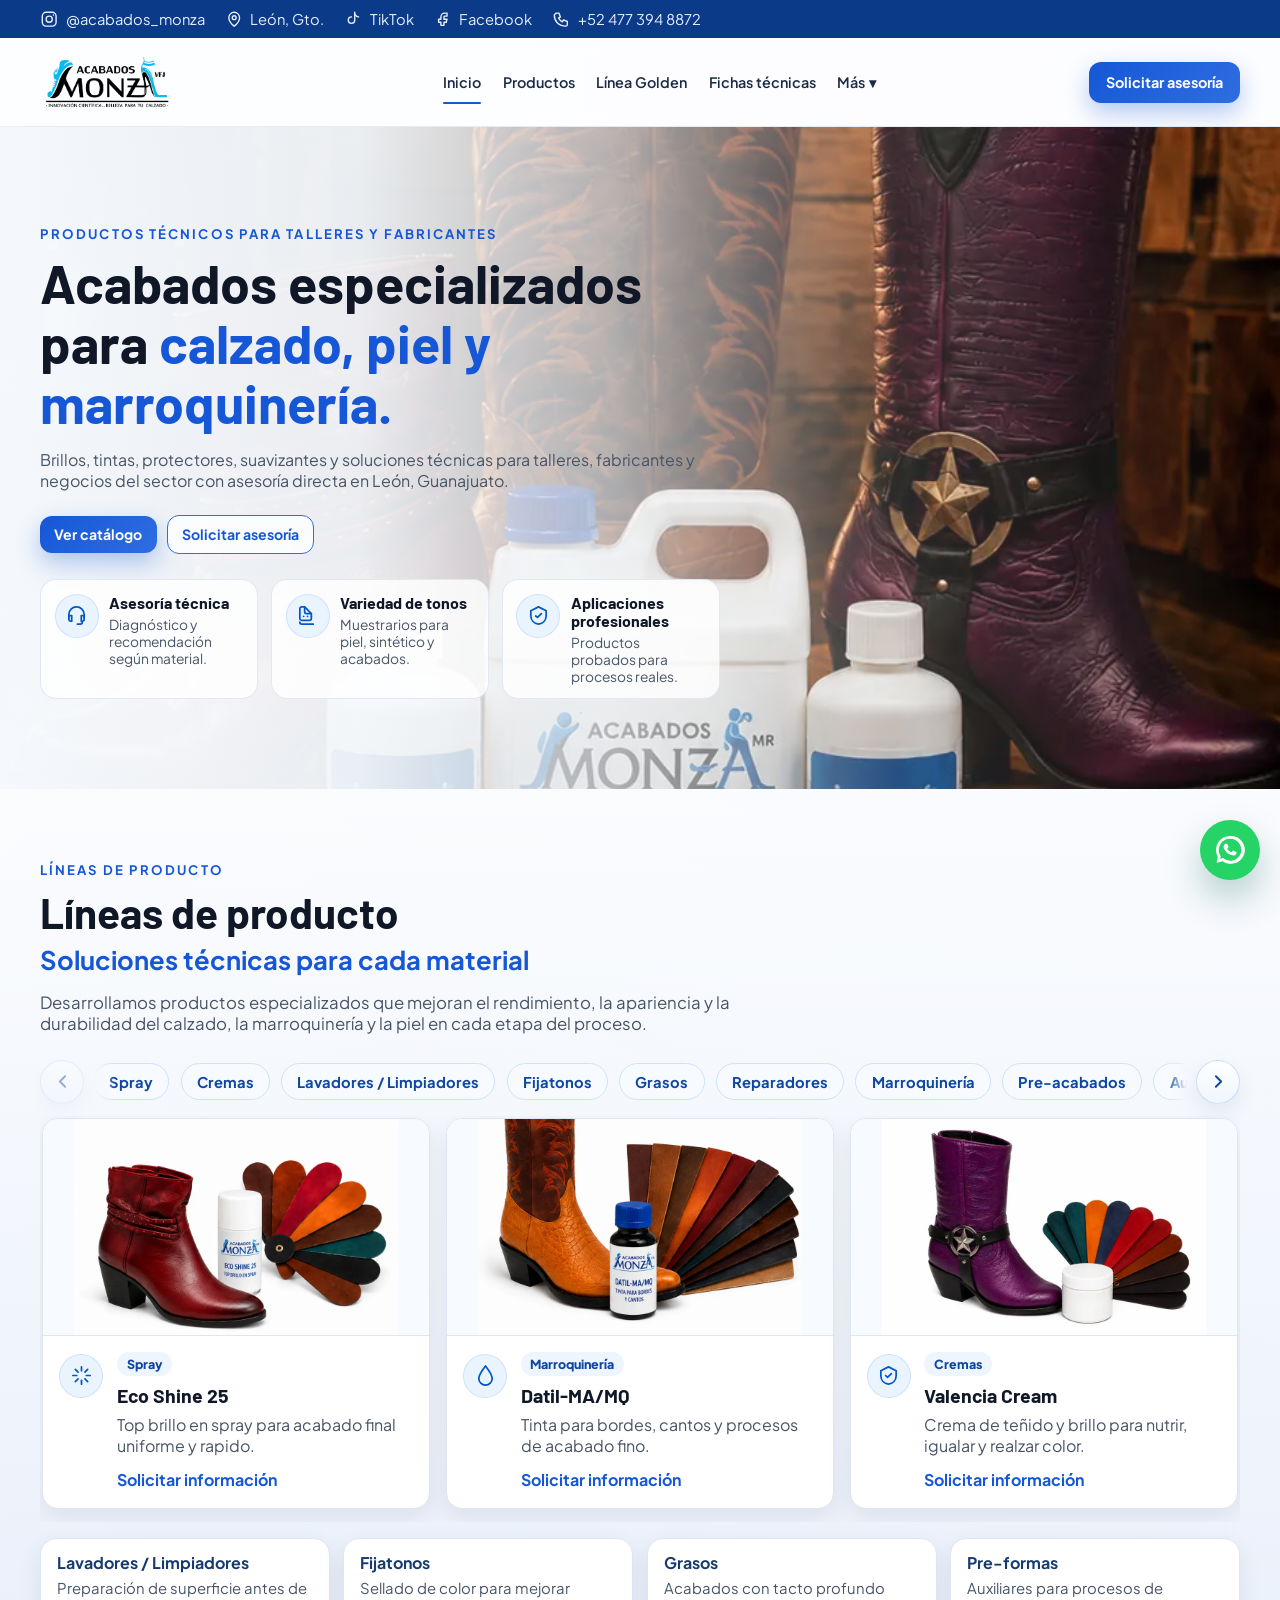
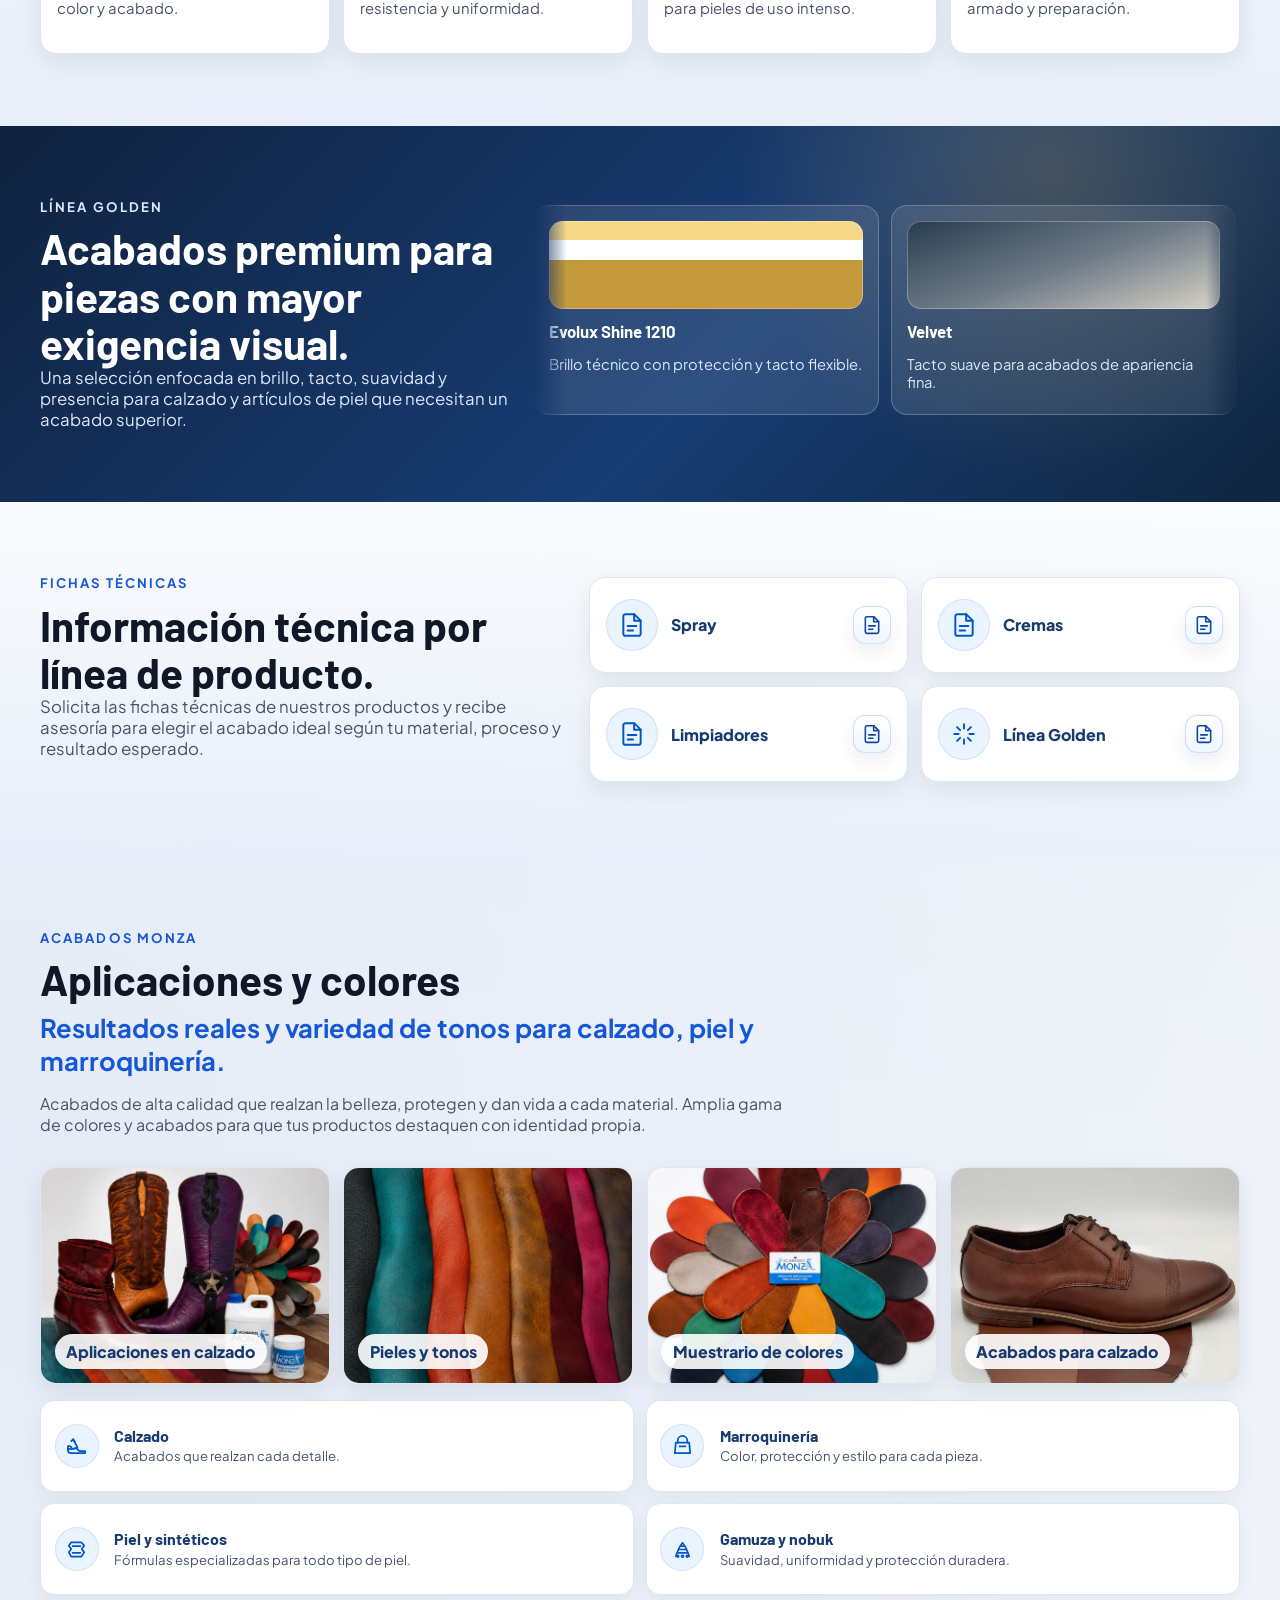
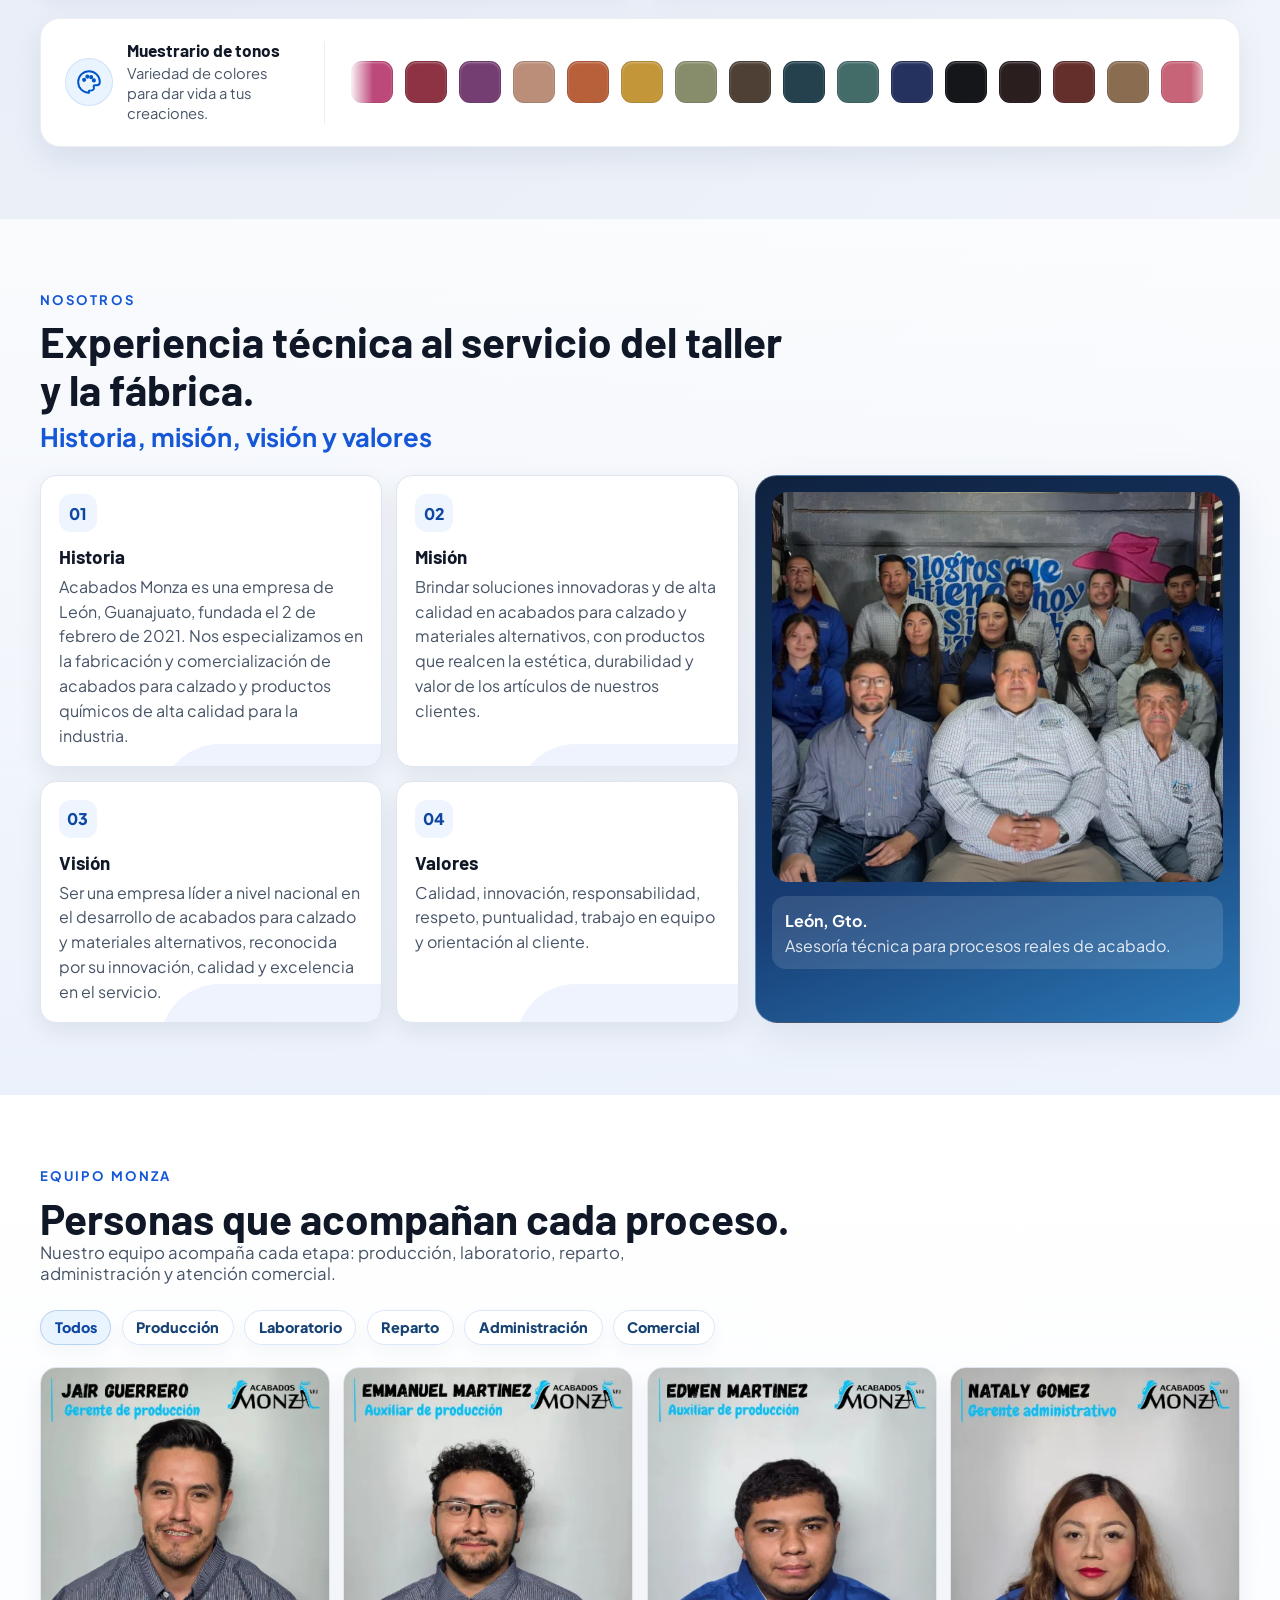
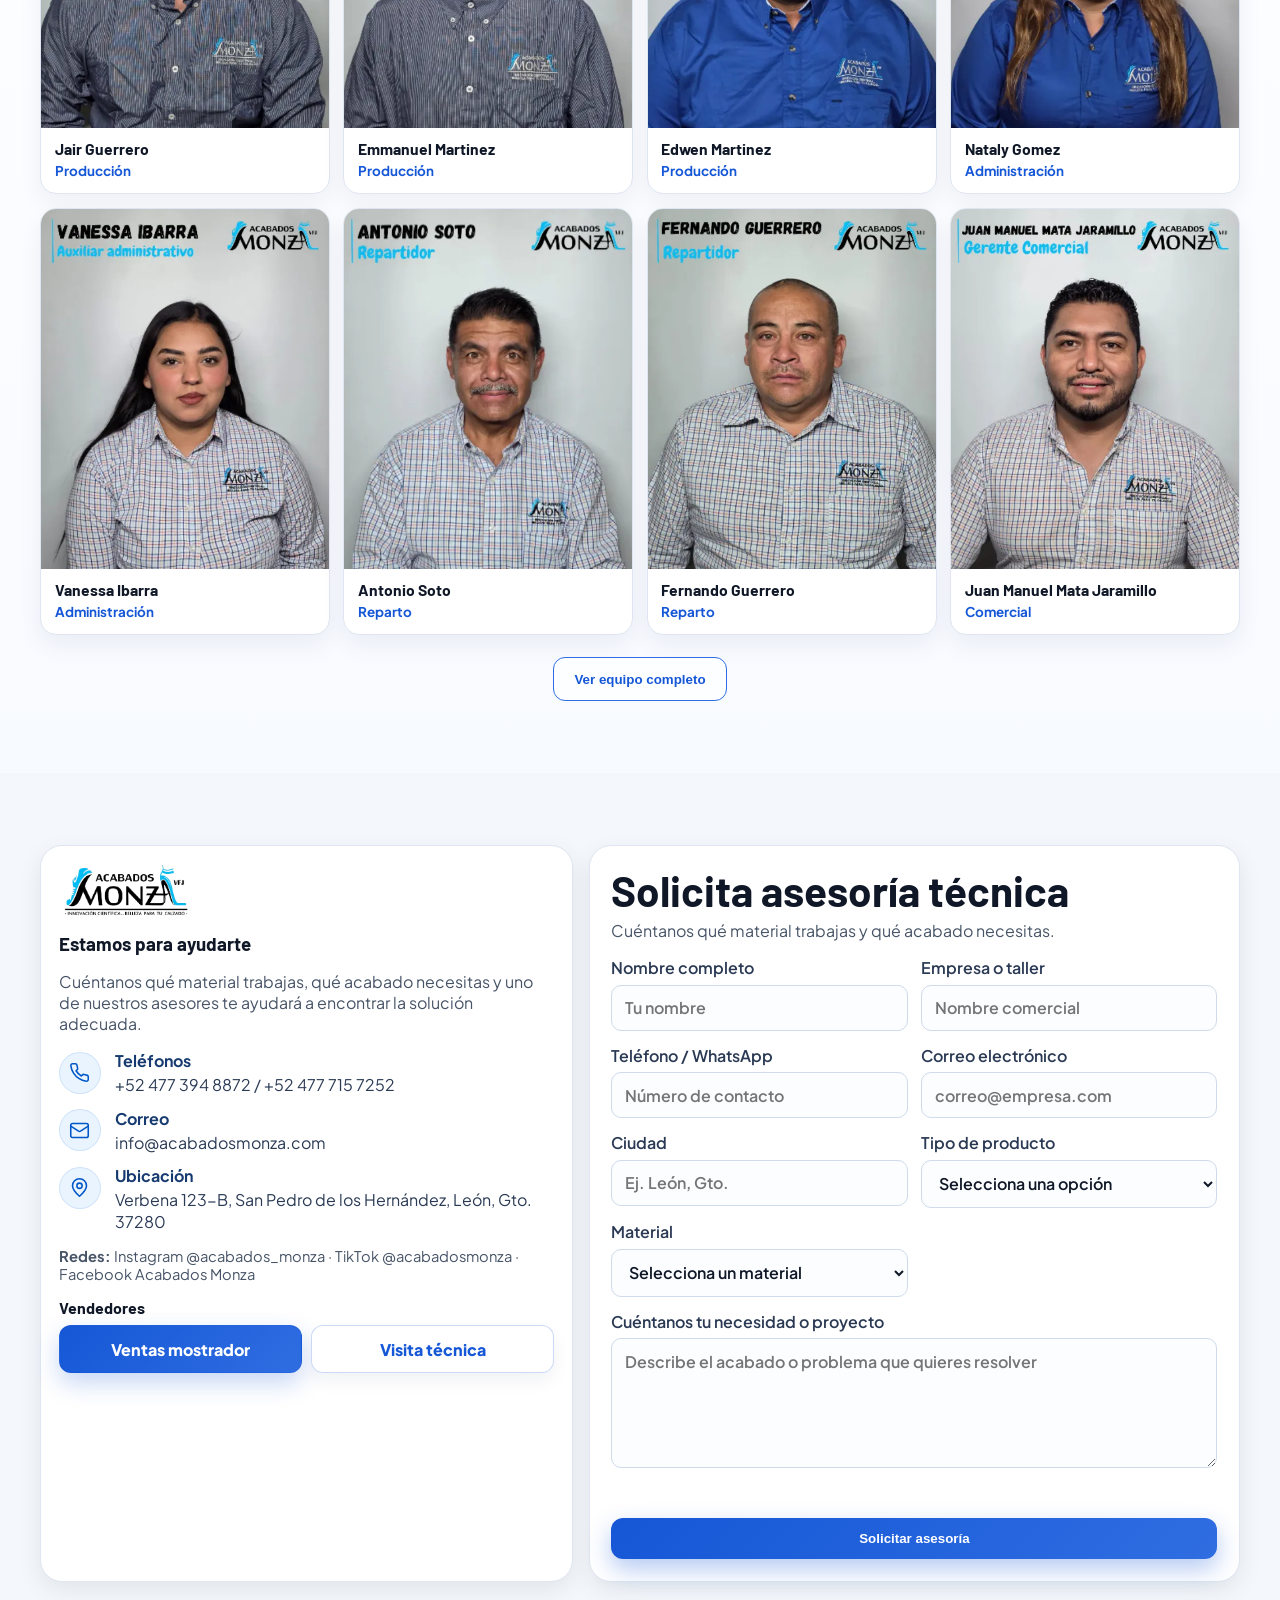
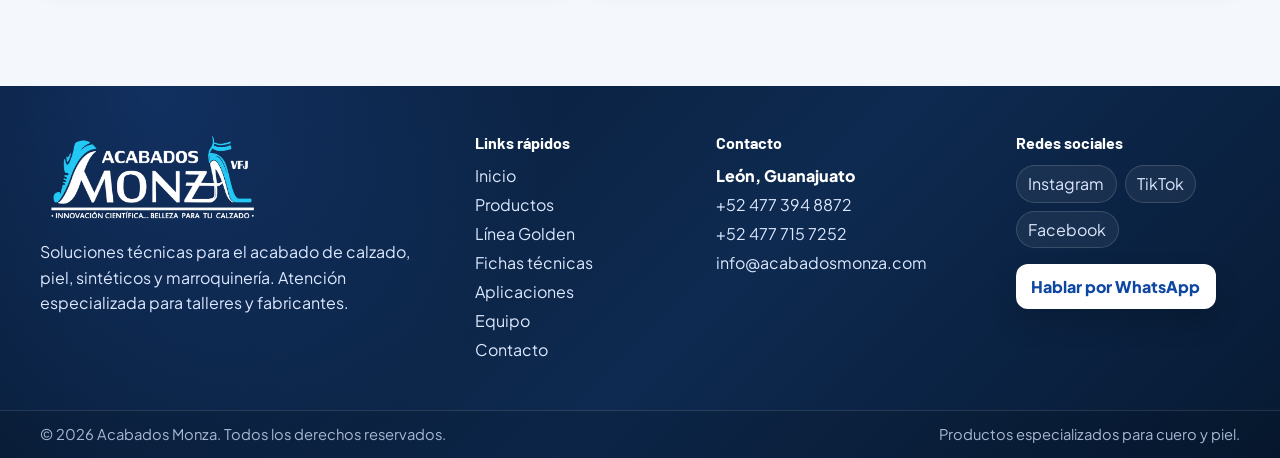
==== index.html @ 371efdde "Conectar formulario de contacto por correo" ====
<!doctype html>
<html lang="es-MX">
  <head>
    <meta charset="UTF-8" />
    <meta name="viewport" content="width=device-width, initial-scale=1.0" />
    <meta
      name="description"
      content="Acabados Monza: productos técnicos para calzado, piel, sintéticos y marroquinería. Asesoría técnica para talleres y fabricantes."
    />
    <title>Acabados Monza | Inicio</title>
    <link rel="preconnect" href="https://fonts.googleapis.com" />
    <link rel="preconnect" href="https://fonts.gstatic.com" crossorigin />
    <link
      href="https://fonts.googleapis.com/css2?family=Barlow:wght@400;500;600;700;800&family=Plus+Jakarta+Sans:wght@400;500;600;700;800&display=swap"
      rel="stylesheet"
    />
    <link rel="stylesheet" href="styles.css?v=20260707-15" />
  </head>
  <body>
    <!-- Top Bar -->
    <div class="topbar">
      <div class="container topbar__content">
        <a href="https://www.instagram.com/acabados_monza" target="_blank" rel="noreferrer" class="topbar__item">
          <span class="icon" aria-hidden="true">
            <svg viewBox="0 0 24 24" fill="none"><rect x="3" y="3" width="18" height="18" rx="5" stroke="currentColor" stroke-width="1.8"/><circle cx="12" cy="12" r="4" stroke="currentColor" stroke-width="1.8"/><circle cx="17.5" cy="6.5" r="1" fill="currentColor"/></svg>
          </span>
          <span>@acabados_monza</span>
        </a>
        <div class="topbar__item">
          <span class="icon" aria-hidden="true">
            <svg viewBox="0 0 24 24" fill="none"><path d="M12 21s7-5.5 7-11a7 7 0 1 0-14 0c0 5.5 7 11 7 11Z" stroke="currentColor" stroke-width="1.8"/><circle cx="12" cy="10" r="2.5" stroke="currentColor" stroke-width="1.8"/></svg>
          </span>
          <span>León, Gto.</span>
        </div>
        <a href="https://www.tiktok.com/@acabadosmonza" target="_blank" rel="noreferrer" class="topbar__item">
          <span class="icon" aria-hidden="true">
            <svg viewBox="0 0 24 24" fill="none"><path d="M14 3v10.2a4.2 4.2 0 1 1-4.2-4.2" stroke="currentColor" stroke-width="1.8" stroke-linecap="round"/><path d="M14 5.2c1.1 2.3 2.7 3.5 5 3.8" stroke="currentColor" stroke-width="1.8" stroke-linecap="round"/></svg>
          </span>
          <span>TikTok</span>
        </a>
        <a href="https://www.facebook.com/AcabadosMonza" target="_blank" rel="noreferrer" class="topbar__item">
          <span class="icon" aria-hidden="true">
            <svg viewBox="0 0 24 24" fill="none"><path d="M14 8h3V4h-3a5 5 0 0 0-5 5v3H6v4h3v4h4v-4h3l1-4h-4V9a1 1 0 0 1 1-1Z" stroke="currentColor" stroke-width="1.8" stroke-linejoin="round"/></svg>
          </span>
          <span>Facebook</span>
        </a>
        <a href="tel:+524773948872" class="topbar__item">
          <span class="icon" aria-hidden="true">
            <svg viewBox="0 0 24 24" fill="none"><path d="M5 4h4l2 5-2.5 1.5a16 16 0 0 0 5 5L15 13l5 2v4a2 2 0 0 1-2 2C9.16 21 3 14.84 3 7a2 2 0 0 1 2-2Z" stroke="currentColor" stroke-width="1.8" stroke-linejoin="round"/></svg>
          </span>
          <span>+52 477 394 8872</span>
        </a>
      </div>
    </div>

    <!-- Header / Navigation -->
    <header class="site-header" id="inicio">
      <div class="container header__content">
        <a href="#inicio" class="brand" data-scroll-top aria-label="Acabados Monza Inicio">
          <img src="assets/brand/logo_negro.webp" alt="Acabados Monza" class="brand__logo brand__logo--dark" />
        </a>

        <button class="menu-toggle" aria-label="Abrir menú" aria-expanded="false" aria-controls="main-menu">
          <span></span><span></span><span></span>
        </button>

        <nav class="nav" id="main-menu" aria-label="Navegación principal">
          <a class="nav-link active" href="#inicio" data-scroll-top>Inicio</a>
          <a class="nav-link" href="#productos">Productos</a>
          <a class="nav-link nav-link--nowrap" href="#linea-golden">Línea Golden</a>
          <a class="nav-link nav-link--nowrap" href="#fichas">Fichas técnicas</a>
          <div class="nav-more">
            <button class="nav-more-button" type="button" aria-haspopup="true" aria-expanded="false">
              Más <span aria-hidden="true">▾</span>
            </button>
            <div class="nav-dropdown" aria-label="Más secciones">
              <a href="#aplicaciones">Aplicaciones</a>
              <a href="#nosotros">Nosotros</a>
              <a href="#equipo">Equipo</a>
              <a href="#contacto">Contacto</a>
            </div>
          </div>
          <a class="nav-link nav-link--mobile-cta" href="#contacto">Solicitar asesoría</a>
        </nav>

        <a
          class="btn btn--primary btn--header"
          target="_blank"
          rel="noreferrer"
          href="https://wa.me/5214773948872?text=Hola%20Acabados%20Monza%2C%20quiero%20solicitar%20asesor%C3%ADa%20t%C3%A9cnica%20para%20mis%20productos."
        >
          Solicitar asesoría
        </a>
      </div>
    </header>

    <main>
      <!-- Hero -->
      <section class="hero section" id="catalogo">
        <div class="hero-bg" aria-hidden="true">
          <picture>
            <source media="(max-width: 720px)" srcset="assets/hero/home-banner-cel.webp" />
            <img src="assets/hero/home-banner3.webp" alt="" />
          </picture>
        </div>
        <div class="container hero__layout">
          <div class="hero__copy hero-content">
            <p class="eyebrow">Productos técnicos para talleres y fabricantes</p>
            <h1>Acabados especializados para <span class="text-blue">calzado, piel y marroquinería.</span></h1>
            <p>
              Brillos, tintas, protectores, suavizantes y soluciones técnicas para talleres,
              fabricantes y negocios del sector con asesoría directa en León, Guanajuato.
            </p>
            <div class="hero__actions">
              <a class="btn btn--primary" href="#productos">Ver catálogo</a>
              <a
                class="btn btn--ghost"
                target="_blank"
                rel="noreferrer"
                href="https://wa.me/5214773948872?text=Hola%20Acabados%20Monza%2C%20quiero%20informaci%C3%B3n%20de%20sus%20productos."
              >
                Solicitar asesoría
              </a>
            </div>

            <div class="hero__mini-benefits">
              <article class="mini-benefit">
                <span class="icon-badge" aria-hidden="true">
                  <svg viewBox="0 0 24 24" fill="none"><path d="M4 14v-3a8 8 0 0 1 16 0v3"/><path d="M18 19c0 1.1-.9 2-2 2h-3"/><path d="M4 14a2 2 0 0 1 2-2h1v6H6a2 2 0 0 1-2-2v-2Z"/><path d="M20 14a2 2 0 0 0-2-2h-1v6h1a2 2 0 0 0 2-2v-2Z"/></svg>
                </span>
                <div>
                  <h3>Asesoría técnica</h3>
                  <p>Diagnóstico y recomendación según material.</p>
                </div>
              </article>
              <article class="mini-benefit">
                <span class="icon-badge" aria-hidden="true">
                  <svg viewBox="0 0 24 24" fill="none"><path d="M4 19a2 2 0 0 0 2 2h12"/><path d="M6 17a2 2 0 0 1-2-2V5a2 2 0 0 1 2-2h3l7 7v5a2 2 0 0 1-2 2H6Z"/><path d="M9 3v5a2 2 0 0 0 2 2h5"/><path d="M8 13h.01"/><path d="M12 13h.01"/><path d="M16 13h.01"/></svg>
                </span>
                <div>
                  <h3>Variedad de tonos</h3>
                  <p>Muestrarios para piel, sintético y acabados.</p>
                </div>
              </article>
              <article class="mini-benefit">
                <span class="icon-badge" aria-hidden="true">
                  <svg viewBox="0 0 24 24" fill="none"><path d="M9 12.5 11 14l4-4"/><path d="M12 3 4 7v5c0 5 3.4 8.4 8 9 4.6-.6 8-4 8-9V7l-8-4Z"/></svg>
                </span>
                <div>
                  <h3>Aplicaciones profesionales</h3>
                  <p>Productos probados para procesos reales.</p>
                </div>
              </article>
            </div>
          </div>
        </div>
      </section>

      <!-- Product Lines -->
      <section class="section section--soft" id="productos">
        <div class="container">
          <header class="section__head">
            <p class="eyebrow">Líneas de producto</p>
            <h2>Líneas de producto</h2>
            <p class="subtitle">Soluciones técnicas para cada material</p>
            <p class="section__text">
              Desarrollamos productos especializados que mejoran el rendimiento, la apariencia y la
              durabilidad del calzado, la marroquinería y la piel en cada etapa del proceso.
            </p>
          </header>

          <div class="product-slider" data-product-slider>
            <div class="product-slider__controls" aria-label="Navegar productos">
              <button class="product-slider__button" type="button" data-slider-prev aria-label="Producto anterior">
                <svg viewBox="0 0 24 24" fill="none" aria-hidden="true"><path d="m15 18-6-6 6-6"/></svg>
              </button>
              <div class="line-tags" aria-label="Categorías del catálogo">
                <span>Spray</span>
                <span>Cremas</span>
                <span>Lavadores / Limpiadores</span>
                <span>Fijatonos</span>
                <span>Grasos</span>
                <span>Reparadores</span>
                <span>Marroquinería</span>
                <span>Pre-acabados</span>
                <span>Auxiliares</span>
                <span>Pre-formas</span>
              </div>
              <button class="product-slider__button" type="button" data-slider-next aria-label="Producto siguiente">
                <svg viewBox="0 0 24 24" fill="none" aria-hidden="true"><path d="m9 6 6 6-6 6"/></svg>
              </button>
            </div>

            <div class="product-grid product-slider__track">
              <article class="product-card">
              <div class="product-card__media"><img src="assets/products/2.webp" alt="Eco Shine 25" loading="lazy" /></div>
              <div class="product-card__body">
                <span class="icon-badge" aria-hidden="true"><svg viewBox="0 0 24 24" fill="none"><path d="M12 3v4"/><path d="M12 17v4"/><path d="M5.6 5.6 8.4 8.4"/><path d="m15.6 15.6 2.8 2.8"/><path d="M3 12h4"/><path d="M17 12h4"/><path d="m5.6 18.4 2.8-2.8"/><path d="m15.6 8.4 2.8-2.8"/></svg></span>
                <div>
                  <span class="product-card__category">Spray</span>
                  <h3>Eco Shine 25</h3>
                  <p>Top brillo en spray para acabado final uniforme y rapido.</p>
                  <a href="#contacto">Solicitar información</a>
                </div>
              </div>
              </article>

              <article class="product-card">
              <div class="product-card__media"><img src="assets/products/3.webp" alt="Datil-MA/MQ" loading="lazy" /></div>
              <div class="product-card__body">
                <span class="icon-badge" aria-hidden="true"><svg viewBox="0 0 24 24" fill="none"><path d="M12 22a7 7 0 0 0 7-7c0-4-7-13-7-13S5 11 5 15a7 7 0 0 0 7 7Z"/></svg></span>
                <div>
                  <span class="product-card__category">Marroquinería</span>
                  <h3>Datil-MA/MQ</h3>
                  <p>Tinta para bordes, cantos y procesos de acabado fino.</p>
                  <a href="#contacto">Solicitar información</a>
                </div>
              </div>
              </article>

              <article class="product-card">
              <div class="product-card__media"><img src="assets/products/1.webp" alt="Valencia Cream" loading="lazy" /></div>
              <div class="product-card__body">
                <span class="icon-badge" aria-hidden="true"><svg viewBox="0 0 24 24" fill="none"><path d="M12 3 4 7v5c0 5 3.4 8.4 8 9 4.6-.6 8-4 8-9V7l-8-4Z"/><path d="m9 12 2 2 4-4"/></svg></span>
                <div>
                  <span class="product-card__category">Cremas</span>
                  <h3>Valencia Cream</h3>
                  <p>Crema de teñido y brillo para nutrir, igualar y realzar color.</p>
                  <a href="#contacto">Solicitar información</a>
                </div>
              </div>
              </article>

              <article class="product-card">
              <div class="product-card__media"><img src="assets/products/4.webp" alt="Humecta 800" loading="lazy" /></div>
              <div class="product-card__body">
                <span class="icon-badge" aria-hidden="true"><svg viewBox="0 0 24 24" fill="none"><path d="M4 14c2-2 4-2 6 0s4 2 6 0 4-2 6 0"/><path d="M4 19c2-2 4-2 6 0s4 2 6 0 4-2 6 0"/></svg></span>
                <div>
                  <span class="product-card__category">Pre-acabados</span>
                  <h3>Humecta 800</h3>
                  <p>Suavizador para piel y sintético antes del acabado final.</p>
                  <a href="#contacto">Solicitar información</a>
                </div>
              </div>
              </article>

              <article class="product-card">
              <div class="product-card__media"><img src="assets/products/5.webp" alt="Defender" loading="lazy" /></div>
              <div class="product-card__body">
                <span class="icon-badge" aria-hidden="true"><svg viewBox="0 0 24 24" fill="none"><path d="M12 3 4 7v5c0 5 3.4 8.4 8 9 4.6-.6 8-4 8-9V7l-8-4Z"/></svg></span>
                <div>
                  <span class="product-card__category">Protectores</span>
                  <h3>Defender</h3>
                  <p>Repelente para nobuk, gamuza y sintéticos expuestos a uso diario.</p>
                  <a href="#contacto">Solicitar información</a>
                </div>
              </div>
              </article>

              <article class="product-card">
              <div class="product-card__media"><img src="assets/products/6.webp" alt="Tinta Cantos" loading="lazy" /></div>
              <div class="product-card__body">
                <span class="icon-badge" aria-hidden="true"><svg viewBox="0 0 24 24" fill="none"><path d="m14.7 6.3 3 3"/><path d="M3 21h6l11-11a2.1 2.1 0 0 0-3-3L6 18v3Z"/></svg></span>
                <div>
                  <span class="product-card__category">Reparadores</span>
                  <h3>Tinta Cantos</h3>
                  <p>Producto para cantos, tacones y retoques de alto desgaste.</p>
                  <a href="#contacto">Solicitar información</a>
                </div>
              </div>
              </article>
            </div>
          </div>

          <div class="catalog-map" aria-label="Catalogo por categorias">
            <article class="feature-item"><div><strong>Lavadores / Limpiadores</strong><span>Preparación de superficie antes de color y acabado.</span></div></article>
            <article class="feature-item"><div><strong>Fijatonos</strong><span>Sellado de color para mejorar resistencia y uniformidad.</span></div></article>
            <article class="feature-item"><div><strong>Grasos</strong><span>Acabados con tacto profundo para pieles de uso intenso.</span></div></article>
            <article class="feature-item"><div><strong>Pre-formas</strong><span>Auxiliares para procesos de armado y preparación.</span></div></article>
          </div>
        </div>
      </section>

      <!-- Golden Line -->
      <section class="section golden-section" id="linea-golden">
        <div class="container golden-layout">
          <div>
            <p class="eyebrow">Línea Golden</p>
            <h2>Acabados premium para piezas con mayor exigencia visual.</h2>
            <p class="section__text">
              Una selección enfocada en brillo, tacto, suavidad y presencia para calzado y artículos
              de piel que necesitan un acabado superior.
            </p>
          </div>
          <div class="golden-carousel" data-golden-slider aria-label="Productos Línea Golden">
            <div class="golden-grid">
              <article><span></span><h3>Barcelona Cream</h3><p>Crema fina, nutritiva y restauradora de tono.</p></article>
              <article><span></span><h3>Evolux Shine 1210</h3><p>Brillo técnico con protección y tacto flexible.</p></article>
              <article><span></span><h3>Velvet</h3><p>Tacto suave para acabados de apariencia fina.</p></article>
              <article><span></span><h3>Belle Lux 204</h3><p>Lustre elegante para piezas terminadas.</p></article>
              <article><span></span><h3>Graso Sport</h3><p>Acabado graso para piel de uso rudo.</p></article>
            </div>
          </div>
        </div>
      </section>

      <!-- Technical sheets -->
      <section class="section section--soft" id="fichas">
        <div class="container sheets-layout">
          <header class="section__head">
            <p class="eyebrow">Fichas técnicas</p>
            <h2>Información técnica por línea de producto.</h2>
            <p class="section__text">
              Solicita las fichas técnicas de nuestros productos y recibe asesoría para elegir el acabado ideal según tu material, proceso y resultado esperado.
            </p>
          </header>
          <div class="sheet-grid">
            <a target="_blank" rel="noreferrer" href="https://wa.me/5214773948872?text=Hola%20Acabados%20Monza%2C%20quiero%20fichas%20t%C3%A9cnicas%20de%20Spray."><span class="icon-badge" aria-hidden="true"><svg viewBox="0 0 24 24" fill="none"><path d="M14 2H6a2 2 0 0 0-2 2v16a2 2 0 0 0 2 2h12a2 2 0 0 0 2-2V8Z"/><path d="M14 2v6h6"/><path d="M8 13h8"/><path d="M8 17h5"/></svg></span><span>Spray</span><span class="sheet-action" aria-hidden="true"><svg viewBox="0 0 24 24" fill="none"><path d="M14 2H6a2 2 0 0 0-2 2v16a2 2 0 0 0 2 2h12a2 2 0 0 0 2-2V8Z"/><path d="M14 2v6h6"/><path d="M8 13h8"/><path d="M8 17h5"/></svg></span></a>
            <a target="_blank" rel="noreferrer" href="https://wa.me/5214773948872?text=Hola%20Acabados%20Monza%2C%20quiero%20fichas%20t%C3%A9cnicas%20de%20Cremas."><span class="icon-badge" aria-hidden="true"><svg viewBox="0 0 24 24" fill="none"><path d="M14 2H6a2 2 0 0 0-2 2v16a2 2 0 0 0 2 2h12a2 2 0 0 0 2-2V8Z"/><path d="M14 2v6h6"/><path d="M8 13h8"/><path d="M8 17h5"/></svg></span><span>Cremas</span><span class="sheet-action" aria-hidden="true"><svg viewBox="0 0 24 24" fill="none"><path d="M14 2H6a2 2 0 0 0-2 2v16a2 2 0 0 0 2 2h12a2 2 0 0 0 2-2V8Z"/><path d="M14 2v6h6"/><path d="M8 13h8"/><path d="M8 17h5"/></svg></span></a>
            <a target="_blank" rel="noreferrer" href="https://wa.me/5214773948872?text=Hola%20Acabados%20Monza%2C%20quiero%20fichas%20t%C3%A9cnicas%20de%20Limpiadores."><span class="icon-badge" aria-hidden="true"><svg viewBox="0 0 24 24" fill="none"><path d="M14 2H6a2 2 0 0 0-2 2v16a2 2 0 0 0 2 2h12a2 2 0 0 0 2-2V8Z"/><path d="M14 2v6h6"/><path d="M8 13h8"/><path d="M8 17h5"/></svg></span><span>Limpiadores</span><span class="sheet-action" aria-hidden="true"><svg viewBox="0 0 24 24" fill="none"><path d="M14 2H6a2 2 0 0 0-2 2v16a2 2 0 0 0 2 2h12a2 2 0 0 0 2-2V8Z"/><path d="M14 2v6h6"/><path d="M8 13h8"/><path d="M8 17h5"/></svg></span></a>
            <a target="_blank" rel="noreferrer" href="https://wa.me/5214773948872?text=Hola%20Acabados%20Monza%2C%20quiero%20fichas%20t%C3%A9cnicas%20de%20Linea%20Golden."><span class="icon-badge" aria-hidden="true"><svg viewBox="0 0 24 24" fill="none"><path d="M12 3v4"/><path d="M12 17v4"/><path d="M5.6 5.6 8.4 8.4"/><path d="m15.6 15.6 2.8 2.8"/><path d="M3 12h4"/><path d="M17 12h4"/><path d="m5.6 18.4 2.8-2.8"/><path d="m15.6 8.4 2.8-2.8"/></svg></span><span>Línea Golden</span><span class="sheet-action" aria-hidden="true"><svg viewBox="0 0 24 24" fill="none"><path d="M14 2H6a2 2 0 0 0-2 2v16a2 2 0 0 0 2 2h12a2 2 0 0 0 2-2V8Z"/><path d="M14 2v6h6"/><path d="M8 13h8"/><path d="M8 17h5"/></svg></span></a>
          </div>
        </div>
      </section>

      <!-- Applications and Colors -->
      <section class="section" id="aplicaciones">
        <div class="container applications">
          <div class="applications__copy">
            <p class="eyebrow">Acabados Monza</p>
            <h2>Aplicaciones y colores</h2>
            <p class="subtitle">Resultados reales y variedad de tonos para calzado, piel y marroquinería.</p>
            <p>
              Acabados de alta calidad que realzan la belleza, protegen y dan vida a cada material.
              Amplia gama de colores y acabados para que tus productos destaquen con identidad propia.
            </p>
          </div>

          <div class="applications__gallery">
            <figure class="gallery-item"><img src="assets/applications/1.webp" alt="Botas, muestrario de pieles y productos Acabados Monza" loading="lazy" /><figcaption>Aplicaciones en calzado</figcaption></figure>
            <figure class="gallery-item"><img src="assets/applications/2.webp" alt="Muestrario de pieles en distintos tonos" loading="lazy" /><figcaption>Pieles y tonos</figcaption></figure>
            <figure class="gallery-item"><img src="assets/applications/3.webp" alt="Muestrario circular de colores Acabados Monza" loading="lazy" /><figcaption>Muestrario de colores</figcaption></figure>
            <figure class="gallery-item"><img src="assets/applications/zapato.webp" alt="Zapato café sobre muestras de piel" loading="lazy" /><figcaption>Acabados para calzado</figcaption></figure>
          </div>

          <div class="application-pills">
            <article class="application-pill">
              <span class="icon-badge" aria-hidden="true"><svg viewBox="0 0 24 24" fill="none"><path d="M4 15.5c2.8.4 5.4.1 7.8-1l1.7 2.1c.7.8 1.7 1.3 2.8 1.3H21v2H6.2A3.2 3.2 0 0 1 3 16.7v-3.2c0-.8.8-1.3 1.5-.9l2.3 1.3"/><path d="M8.5 5.5 13 14"/><path d="m6.5 7.5 2-2 2 3"/></svg></span>
              <div><h3>Calzado</h3><p>Acabados que realzan cada detalle.</p></div>
            </article>
            <article class="application-pill">
              <span class="icon-badge" aria-hidden="true"><svg viewBox="0 0 24 24" fill="none"><path d="M7 9V7a5 5 0 0 1 10 0v2"/><path d="M5 9h14l1 11H4L5 9Z"/><path d="M9 13h6"/></svg></span>
              <div><h3>Marroquinería</h3><p>Color, protección y estilo para cada pieza.</p></div>
            </article>
            <article class="application-pill">
              <span class="icon-badge" aria-hidden="true"><svg viewBox="0 0 24 24" fill="none"><path d="M6.5 4.5 4 8l2.5 3.5L4 15l2.5 4.5H17l3-4.5-2.5-3.5L20 8l-3-3.5H6.5Z"/><path d="M8 8.5h8"/><path d="M8 15.5h8"/></svg></span>
              <div><h3>Piel y sintéticos</h3><p>Fórmulas especializadas para todo tipo de piel.</p></div>
            </article>
            <article class="application-pill">
              <span class="icon-badge" aria-hidden="true"><svg viewBox="0 0 24 24" fill="none"><path d="M5 19c2-5 3.2-9.5 7-14 3.8 4.5 5 9 7 14"/><path d="M7.5 15.5h9"/><path d="M9 12h6"/><path d="M10.5 8.5h3"/><circle cx="7" cy="19" r="1"/><circle cx="12" cy="19" r="1"/><circle cx="17" cy="19" r="1"/></svg></span>
              <div><h3>Gamuza y nobuk</h3><p>Suavidad, uniformidad y protección duradera.</p></div>
            </article>
          </div>

          <div class="tone-card" aria-label="Muestrario de tonos">
            <div class="tone-info">
              <span class="icon-badge" aria-hidden="true"><svg viewBox="0 0 24 24" fill="none"><path d="M12 22a10 10 0 1 1 10-10c0 1.7-1.3 3-3 3h-1.7c-.8 0-1.3.7-1 1.4l.2.6c.4 1.2-.5 2.5-1.8 2.7-.9.2-1.8.3-2.7.3Z"/><circle cx="7.5" cy="10" r="1"/><circle cx="10.5" cy="7" r="1"/><circle cx="14" cy="7.5" r="1"/><circle cx="16.5" cy="10.5" r="1"/></svg></span>
              <div>
                <h3>Muestrario de tonos</h3>
                <p>Variedad de colores para dar vida a tus creaciones.</p>
              </div>
            </div>
            <div class="tone-scroll" aria-label="Tonos disponibles">
              <div class="tone-row"></div>
            </div>
          </div>
        </div>
      </section>

      <!-- About -->
      <section class="section section--soft" id="nosotros">
        <div class="container about-layout">
          <header class="section__head">
            <p class="eyebrow">Nosotros</p>
            <h2>Experiencia técnica al servicio del taller y la fábrica.</h2>
            <p class="subtitle">Historia, misión, visión y valores</p>
          </header>

          <div class="about-content">
            <div class="about-grid">
              <article>
                <span>01</span>
                <h3>Historia</h3>
                <p>Acabados Monza es una empresa de León, Guanajuato, fundada el 2 de febrero de 2021. Nos especializamos en la fabricación y comercialización de acabados para calzado y productos químicos de alta calidad para la industria.</p>
              </article>
              <article>
                <span>02</span>
                <h3>Misión</h3>
                <p>Brindar soluciones innovadoras y de alta calidad en acabados para calzado y materiales alternativos, con productos que realcen la estética, durabilidad y valor de los artículos de nuestros clientes.</p>
              </article>
              <article>
                <span>03</span>
                <h3>Visión</h3>
                <p>Ser una empresa líder a nivel nacional en el desarrollo de acabados para calzado y materiales alternativos, reconocida por su innovación, calidad y excelencia en el servicio.</p>
              </article>
              <article>
                <span>04</span>
                <h3>Valores</h3>
                <p>Calidad, innovación, responsabilidad, respeto, puntualidad, trabajo en equipo y orientación al cliente.</p>
              </article>
            </div>

            <aside class="about-panel" aria-label="Equipo técnico y servicio industrial">
              <div class="about-panel__image" role="img" aria-label="Representación de equipo técnico, materiales y productos Monza"></div>
              <div class="about-panel__stats">
                <strong>León, Gto.</strong>
                <span>Asesoría técnica para procesos reales de acabado.</span>
              </div>
            </aside>
          </div>
        </div>
      </section>

      <!-- Team -->
      <section class="section team-section" id="equipo">
        <div class="container">
          <header class="section__head team-section__head">
            <p class="eyebrow">Equipo Monza</p>
            <h2>Personas que acompañan cada proceso.</h2>
            <p class="section__text">Nuestro equipo acompaña cada etapa: producción, laboratorio, reparto, administración y atención comercial.</p>
          </header>

          <div class="team-filters" aria-label="Filtrar equipo por área">
            <button class="team-filter is-active" type="button" data-team-filter="todos">Todos</button>
            <button class="team-filter" type="button" data-team-filter="produccion">Producción</button>
            <button class="team-filter" type="button" data-team-filter="laboratorio">Laboratorio</button>
            <button class="team-filter" type="button" data-team-filter="reparto">Reparto</button>
            <button class="team-filter" type="button" data-team-filter="administracion">Administración</button>
            <button class="team-filter" type="button" data-team-filter="comercial">Comercial</button>
          </div>

          <div class="team-grid">
            <article class="team-card" data-team-area="produccion">
              <img src="assets/vendors/integrante1.webp" alt="Jair Guerrero, Gerente de producción" loading="lazy" />
              <div><h3>Jair Guerrero</h3><p>Producción</p></div>
            </article>
            <article class="team-card" data-team-area="produccion">
              <img src="assets/vendors/integrante2.webp" alt="Emmanuel Martinez, Auxiliar de producción" loading="lazy" />
              <div><h3>Emmanuel Martinez</h3><p>Producción</p></div>
            </article>
            <article class="team-card" data-team-area="produccion">
              <img src="assets/vendors/integrante3.webp" alt="Edwen Martinez, Auxiliar de producción" loading="lazy" />
              <div><h3>Edwen Martinez</h3><p>Producción</p></div>
            </article>
            <article class="team-card" data-team-area="administracion">
              <img src="assets/vendors/integrante4.webp" alt="Nataly Gomez, Gerente administrativo" loading="lazy" />
              <div><h3>Nataly Gomez</h3><p>Administración</p></div>
            </article>
            <article class="team-card" data-team-area="administracion">
              <img src="assets/vendors/integrante5.webp" alt="Vanessa Ibarra, Auxiliar administrativo" loading="lazy" />
              <div><h3>Vanessa Ibarra</h3><p>Administración</p></div>
            </article>
            <article class="team-card" data-team-area="reparto">
              <img src="assets/vendors/integrante6.webp" alt="Antonio Soto, Repartidor" loading="lazy" />
              <div><h3>Antonio Soto</h3><p>Reparto</p></div>
            </article>
            <article class="team-card" data-team-area="reparto">
              <img src="assets/vendors/integrante7.webp" alt="Fernando Guerrero, Repartidor" loading="lazy" />
              <div><h3>Fernando Guerrero</h3><p>Reparto</p></div>
            </article>
            <article class="team-card" data-team-area="comercial">
              <img src="assets/vendors/integrante8.webp" alt="Juan Manuel Mata Jaramillo, Gerente Comercial" loading="lazy" />
              <div><h3>Juan Manuel Mata Jaramillo</h3><p>Comercial</p></div>
            </article>
            <article class="team-card" data-team-area="comercial" data-team-extra="true">
              <img src="assets/vendors/integrante9.webp" alt="Alexis Zavala, Asesor de ventas" loading="lazy" />
              <div><h3>Alexis Zavala</h3><p>Comercial</p></div>
            </article>
            <article class="team-card" data-team-area="comercial" data-team-extra="true">
              <img src="assets/vendors/integrante10.webp" alt="Aldo López, Asesor de ventas" loading="lazy" />
              <div><h3>Aldo López</h3><p>Comercial</p></div>
            </article>
            <article class="team-card" data-team-area="comercial" data-team-extra="true">
              <img src="assets/vendors/integrante11.webp" alt="Luis Rangel, Asesor de ventas" loading="lazy" />
              <div><h3>Luis Rangel</h3><p>Comercial</p></div>
            </article>
            <article class="team-card" data-team-area="laboratorio" data-team-extra="true">
              <img src="assets/vendors/integrante12.webp" alt="Jessica Almaguer, Laboratorio" loading="lazy" />
              <div><h3>Jessica Almaguer</h3><p>Laboratorio</p></div>
            </article>
          </div>

          <div class="team-actions">
            <button class="btn btn--ghost team-show-more" type="button">Ver equipo completo</button>
          </div>
        </div>
      </section>

      <!-- Technical Advisory Form -->
      <section class="section" id="contacto">
        <div class="container contact-layout">
          <aside class="contact-card">
            <div class="contact-card__logo brand brand--stacked">
              <img src="assets/brand/logo_negro.webp" alt="Acabados Monza" class="brand__logo brand__logo--dark" />
            </div>
            <h3>Estamos para ayudarte</h3>
            <p>
              Cuéntanos qué material trabajas, qué acabado necesitas y uno de nuestros asesores te ayudará a encontrar la solución adecuada.
            </p>
            <ul class="contact-methods">
              <li class="feature-item"><span class="icon-badge" aria-hidden="true"><svg viewBox="0 0 24 24" fill="none"><path d="M22 16.9v3a2 2 0 0 1-2.2 2 19.8 19.8 0 0 1-8.6-3.1 19.5 19.5 0 0 1-6-6A19.8 19.8 0 0 1 2.1 4.2 2 2 0 0 1 4.1 2h3a2 2 0 0 1 2 1.7c.1 1 .4 2 .7 2.9a2 2 0 0 1-.4 2.1L8.1 10a16 16 0 0 0 6 6l1.3-1.3a2 2 0 0 1 2.1-.4c.9.3 1.9.6 2.9.7a2 2 0 0 1 1.6 1.9Z"/></svg></span><span><strong>Teléfonos</strong>+52 477 394 8872 / +52 477 715 7252</span></li>
              <li class="feature-item"><span class="icon-badge" aria-hidden="true"><svg viewBox="0 0 24 24" fill="none"><path d="m22 7-8.9 5.7a2 2 0 0 1-2.2 0L2 7"/><rect x="2" y="4" width="20" height="16" rx="2"/></svg></span><span><strong>Correo</strong>info@acabadosmonza.com</span></li>
              <li class="feature-item"><span class="icon-badge" aria-hidden="true"><svg viewBox="0 0 24 24" fill="none"><path d="M20 10c0 5-8 12-8 12S4 15 4 10a8 8 0 1 1 16 0Z"/><circle cx="12" cy="10" r="3"/></svg></span><span><strong>Ubicación</strong>Verbena 123-B, San Pedro de los Hernández, León, Gto. 37280</span></li>
            </ul>
            <p class="contact-socials"><strong>Redes:</strong> Instagram @acabados_monza · TikTok @acabadosmonza · Facebook Acabados Monza</p>
            <div class="seller-list">
              <h4>Vendedores</h4>
              <a target="_blank" rel="noreferrer" href="https://wa.me/5214773948872?text=Hola%20Acabados%20Monza%2C%20quiero%20hablar%20con%20ventas.">Ventas mostrador</a>
              <a target="_blank" rel="noreferrer" href="https://wa.me/521477157252?text=Hola%20Acabados%20Monza%2C%20quiero%20programar%20una%20visita%20t%C3%A9cnica.">Visita técnica</a>
            </div>
          </aside>

          <form class="contact-form" action="send-form.php" method="post" aria-label="Formulario de asesoría técnica">
            <header>
              <h2>Solicita asesoría técnica</h2>
              <p>Cuéntanos qué material trabajas y qué acabado necesitas.</p>
            </header>

            <div class="form-grid">
              <label>
                Nombre completo
                <input type="text" name="nombre" placeholder="Tu nombre" autocomplete="name" required />
              </label>
              <label>
                Empresa o taller
                <input type="text" name="empresa" placeholder="Nombre comercial" autocomplete="organization" />
              </label>
              <label>
                Teléfono / WhatsApp
                <input type="tel" name="telefono" placeholder="Número de contacto" autocomplete="tel" inputmode="tel" required />
              </label>
              <label>
                Correo electrónico
                <input type="email" name="email" placeholder="correo@empresa.com" autocomplete="email" required />
              </label>
              <label>
                Ciudad
                <input type="text" name="ciudad" placeholder="Ej. León, Gto." autocomplete="address-level2" />
              </label>
              <label>
                Tipo de producto
                <select name="tipo-producto" required>
                  <option value="">Selecciona una opción</option>
                  <option>Calzado</option>
                  <option>Marroquinería</option>
                  <option>Accesorios</option>
                  <option>Otro</option>
                </select>
              </label>
              <label>
                Material
                <select name="material" required>
                  <option value="">Selecciona un material</option>
                  <option>Piel</option>
                  <option>Sintético</option>
                  <option>Nobuk</option>
                  <option>Gamuza</option>
                </select>
              </label>
              <label class="full-width">
                Cuéntanos tu necesidad o proyecto
                <textarea name="mensaje" rows="5" placeholder="Describe el acabado o problema que quieres resolver" required></textarea>
              </label>
            </div>

            <label class="form-trap" aria-hidden="true">
              Sitio web
              <input type="text" name="sitio" tabindex="-1" autocomplete="off" />
            </label>
            <p class="form-status" aria-live="polite"></p>
            <button class="btn btn--primary" type="submit">Solicitar asesoría</button>
          </form>
        </div>
      </section>
    </main>

    <!-- Footer -->
    <footer class="site-footer">
      <div class="container footer__grid">
        <section class="footer__brand">
          <img src="assets/brand/logo_blanco.webp" alt="Acabados Monza" class="footer__logo" />
          <p>
            Soluciones técnicas para el acabado de calzado, piel, sintéticos y marroquinería.
            Atención especializada para talleres y fabricantes.
          </p>
        </section>

        <section class="footer__nav" aria-label="Links rápidos">
          <h3>Links rápidos</h3>
          <a href="#inicio">Inicio</a>
          <a href="#productos">Productos</a>
          <a href="#linea-golden">Línea Golden</a>
          <a href="#fichas">Fichas técnicas</a>
          <a href="#aplicaciones">Aplicaciones</a>
          <a href="#equipo">Equipo</a>
          <a href="#contacto">Contacto</a>
        </section>

        <section class="footer__contact">
          <h3>Contacto</h3>
          <p>León, Guanajuato</p>
          <a href="tel:+524773948872">+52 477 394 8872</a>
          <a href="tel:+524777157252">+52 477 715 7252</a>
          <a href="mailto:info@acabadosmonza.com">info@acabadosmonza.com</a>
        </section>

        <section class="footer__social">
          <h3>Redes sociales</h3>
          <div class="footer__social-links">
            <a href="https://www.instagram.com/acabados_monza" target="_blank" rel="noreferrer">Instagram</a>
            <a href="https://www.tiktok.com/@acabadosmonza" target="_blank" rel="noreferrer">TikTok</a>
            <a href="https://www.facebook.com/AcabadosMonza" target="_blank" rel="noreferrer">Facebook</a>
          </div>
          <a
            class="footer__whatsapp"
            target="_blank"
            rel="noreferrer"
            href="https://wa.me/5214773948872?text=Hola%20Acabados%20Monza%2C%20me%20gustar%C3%ADa%20recibir%20informaci%C3%B3n."
          >
            Hablar por WhatsApp
          </a>
        </section>
      </div>

      <div class="footer__bottom">
        <div class="container">
          <p>© 2026 Acabados Monza. Todos los derechos reservados.</p>
          <span>Productos especializados para cuero y piel.</span>
        </div>
      </div>
    </footer>

    <a
      class="floating-whatsapp"
      target="_blank"
      rel="noreferrer"
      aria-label="Contactar por WhatsApp"
      href="https://wa.me/5214773948872?text=Hola%20Acabados%20Monza%2C%20quiero%20recibir%20asesor%C3%ADa%20t%C3%A9cnica."
    >
      <svg viewBox="0 0 32 32" aria-hidden="true"><path d="M16 3.5A12.4 12.4 0 0 0 5.2 22l-1.1 5.3 5.4-1.4A12.4 12.4 0 1 0 16 3.5Zm0 2.4a10 10 0 0 1 8.5 15.3A10 10 0 0 1 10 23.4l-.4-.2-2.4.6.5-2.3-.2-.4A10 10 0 0 1 16 5.9Zm-4 4.7c-.2 0-.5.1-.7.3-.7.6-1 1.5-1 2.4 0 .7.3 1.5.8 2.2 1.2 2 2.8 3.6 4.9 4.6 1.7.8 2.7.9 3.6.7 1-.2 1.8-.9 2.1-1.7.2-.5.2-1 .1-1.2-.1-.2-.3-.3-.6-.4l-2-.9c-.3-.1-.6-.1-.8.2l-.9 1.1c-.2.2-.4.2-.7.1-1.3-.6-2.4-1.5-3.1-2.8-.1-.2-.1-.5.1-.7l.7-.8c.2-.2.2-.5.1-.8l-.9-2c-.1-.3-.4-.5-.7-.5h-1Z"/></svg>
    </a>

    <script src="script.js?v=20260707-15"></script>
  </body>
</html>
---- styles.css ----
:root {
  --bg: #f4f7fb;
  --white: #ffffff;
  --ink: #101828;
  --ink-soft: #475467;
  --blue-700: #0d47a1;
  --blue-600: #1557d6;
  --blue-500: #2f6de1;
  --blue-200: #d9e7ff;
  --line: #dfe6f1;
  --radius-lg: 22px;
  --radius-md: 16px;
  --radius-sm: 12px;
  --shadow-soft: 0 12px 40px rgba(17, 40, 92, 0.08);
  --shadow-card: 0 8px 24px rgba(16, 24, 40, 0.08);
  --container: 1200px;
}

* {
  box-sizing: border-box;
}

html {
  scroll-behavior: smooth;
  scroll-padding-top: 104px;
  overflow-x: clip;
}

body {
  margin: 0;
  font-family: "Plus Jakarta Sans", "Barlow", sans-serif;
  color: var(--ink);
  overflow-x: hidden;
  background:
    radial-gradient(circle at 100% 0%, rgba(67, 116, 214, 0.08) 0%, rgba(67, 116, 214, 0) 40%),
    radial-gradient(circle at 0% 40%, rgba(54, 96, 190, 0.08) 0%, rgba(54, 96, 190, 0) 45%),
    var(--bg);
}

img {
  max-width: 100%;
  display: block;
}

a {
  color: inherit;
  text-decoration: none;
}

.container {
  width: min(100% - 2rem, var(--container));
  margin-inline: auto;
}

.section {
  padding: 4.5rem 0;
}

.section--soft {
  background: linear-gradient(180deg, rgba(255, 255, 255, 0.76) 0%, rgba(231, 239, 252, 0.56) 100%);
}

.eyebrow {
  margin: 0 0 0.65rem;
  font-size: 0.82rem;
  letter-spacing: 0.16em;
  text-transform: uppercase;
  font-weight: 700;
  color: var(--blue-600);
}

h1,
h2,
h3,
h4 {
  margin: 0;
  line-height: 1.12;
  font-family: "Barlow", sans-serif;
}

h1 {
  font-size: clamp(2.1rem, 4.2vw, 4rem);
}

.text-blue {
  color: var(--blue-600);
}

h2 {
  font-size: clamp(1.8rem, 3.3vw, 3.2rem);
}

p {
  color: var(--ink-soft);
}

.subtitle {
  margin: 0.45rem 0 1rem;
  color: var(--blue-600);
  font-size: clamp(1.2rem, 2vw, 2rem);
  font-weight: 700;
}

.section__head {
  max-width: 760px;
  margin-bottom: 1.6rem;
}

.section__text {
  margin: 0;
  font-size: 1.05rem;
}

.btn {
  display: inline-flex;
  align-items: center;
  justify-content: center;
  gap: 0.45rem;
  border: 0;
  border-radius: 12px;
  padding: 0.82rem 1.25rem;
  font-weight: 700;
  cursor: pointer;
  transition: transform 0.2s ease, box-shadow 0.2s ease, background-color 0.2s ease;
}

.btn:hover {
  transform: translateY(-1px);
}

.btn--primary {
  background: linear-gradient(135deg, var(--blue-600), var(--blue-500));
  color: #fff;
  box-shadow: 0 10px 24px rgba(21, 87, 214, 0.32);
}

.btn--ghost {
  border: 1px solid var(--blue-500);
  color: var(--blue-600);
  background: rgba(255, 255, 255, 0.8);
}

.icon {
  width: 1.15rem;
  height: 1.15rem;
  display: inline-flex;
  color: inherit;
}

.icon svg {
  width: 100%;
  height: 100%;
}

.icon-badge {
  width: 52px;
  height: 52px;
  border-radius: 999px;
  display: inline-flex;
  align-items: center;
  justify-content: center;
  background: #eaf4ff;
  border: 1px solid rgba(0, 96, 200, 0.12);
  color: #0057c8;
  flex-shrink: 0;
}

.icon-badge svg {
  width: 26px;
  height: 26px;
  stroke: currentColor;
  stroke-width: 1.8;
  stroke-linecap: round;
  stroke-linejoin: round;
}

.feature-item {
  display: flex;
  align-items: flex-start;
  gap: 14px;
}

.feature-item > .icon-badge {
  margin-top: 0.1rem;
}

.feature-item > div,
.feature-item > span:last-child {
  min-width: 0;
}

/* Top Bar */
.topbar {
  background: #0a3a88;
  color: #e8efff;
  font-size: 0.92rem;
}

.topbar__content {
  display: flex;
  align-items: center;
  gap: 1.25rem;
  padding: 0.62rem 0;
  flex-wrap: wrap;
}

.topbar__item {
  display: inline-flex;
  align-items: center;
  gap: 0.45rem;
}

/* Header */
.site-header {
  position: sticky;
  top: 0;
  z-index: 100;
  backdrop-filter: blur(8px);
  background: rgba(255, 255, 255, 0.88);
  border-bottom: 1px solid rgba(223, 230, 241, 0.75);
}

.header__content {
  display: grid;
  grid-template-columns: auto 1fr auto;
  align-items: center;
  gap: 1rem;
  min-height: 88px;
}

.brand {
  display: inline-flex;
  align-items: center;
  gap: 0.65rem;
  width: auto;
  min-width: 190px;
  font-weight: 800;
  color: #143566;
}

.brand__logo {
  display: block;
  width: auto;
  max-width: 190px;
  max-height: 54px;
  object-fit: contain;
}

.brand--light .brand__logo {
  max-width: 210px;
}

.brand__mark {
  width: 48px;
  height: 48px;
  border-radius: 14px;
  display: grid;
  place-items: center;
  background: linear-gradient(135deg, #0a3a88, #1b77d3 58%, #7fc6e8);
  color: #fff;
  box-shadow: 0 10px 24px rgba(13, 71, 161, 0.22);
  letter-spacing: 0;
}

.brand__text {
  font-family: "Barlow", sans-serif;
  font-size: 1.15rem;
  line-height: 1;
}

.brand--stacked,
.brand--light {
  min-width: 0;
}

.brand--light {
  color: #fff;
}

.nav {
  display: flex;
  justify-content: center;
  align-items: center;
  gap: 1.35rem;
  flex-wrap: nowrap;
}

.nav-link,
.nav-more-button {
  position: relative;
  padding: 0.5rem 0;
  font-weight: 600;
  font-size: 0.9rem;
  line-height: 1;
  color: #1b2b45;
  white-space: nowrap;
}

.nav-link:hover,
.nav-more-button:hover {
  color: var(--blue-600);
}

.nav-link::after,
.nav-more-button::after {
  content: "";
  position: absolute;
  left: 0;
  bottom: -7px;
  width: 0;
  height: 2px;
  border-radius: 999px;
  background: var(--blue-600);
  transition: width 0.2s ease;
}

.nav-link:hover::after,
.nav-link:focus-visible::after,
.nav-link.active::after,
.nav-more:hover .nav-more-button::after,
.nav-more:focus-within .nav-more-button::after {
  width: 100%;
}

.nav-link--nowrap {
  white-space: nowrap;
}

.nav-link--mobile-cta {
  display: none;
}

.nav-more {
  position: relative;
}

.nav-more-button {
  display: inline-flex;
  align-items: center;
  gap: 0.25rem;
  border: 0;
  background: transparent;
  cursor: pointer;
  font-family: inherit;
}

.nav-dropdown {
  position: absolute;
  top: calc(100% + 14px);
  right: 0;
  min-width: 180px;
  padding: 0.5rem;
  display: none;
  z-index: 50;
  background: #fff;
  border: 1px solid rgba(0, 68, 136, 0.12);
  border-radius: 14px;
  box-shadow: 0 16px 40px rgba(0, 31, 84, 0.12);
}

.nav-dropdown a {
  display: block;
  padding: 0.7rem 0.75rem;
  border-radius: 10px;
  color: #0b1f3a;
  font-weight: 600;
  white-space: nowrap;
}

.nav-dropdown a:hover,
.nav-dropdown a:focus-visible {
  background: #eef6ff;
  color: var(--blue-600);
}

.nav-more:hover .nav-dropdown,
.nav-more:focus-within .nav-dropdown,
.nav-more.is-open .nav-dropdown {
  display: block;
}

.btn--header {
  white-space: nowrap;
  min-width: max-content;
  padding: 0.72rem 1.05rem;
  font-size: 0.9rem;
}

.menu-toggle {
  display: none;
  border: 0;
  background: transparent;
  width: 42px;
  height: 42px;
  padding: 0;
  flex-direction: column;
  justify-content: center;
  gap: 5px;
}

.menu-toggle span {
  display: block;
  width: 24px;
  height: 2.5px;
  margin: 0 auto;
  background: #172b4d;
  border-radius: 999px;
}

/* Hero */
.hero {
  position: relative;
  min-height: 620px;
  padding: 5rem 0 4.5rem;
  overflow: hidden;
  background: linear-gradient(90deg, #f7fbff 0%, #edf5ff 100%);
}

.hero__layout {
  position: relative;
  z-index: 2;
  min-height: 510px;
  display: flex;
  align-items: center;
}

.hero__copy p {
  max-width: 62ch;
}

.hero-content {
  position: relative;
  z-index: 2;
  max-width: 680px;
}

.hero-bg {
  position: absolute;
  inset: 0;
  z-index: 0;
  pointer-events: none;
}

.hero-bg picture {
  display: block;
  width: 100%;
  height: 100%;
}

.hero-bg img {
  width: 100%;
  height: 100%;
  object-fit: cover;
  object-position: center right;
}

.hero-bg::after {
  content: "";
  position: absolute;
  inset: 0;
  background:
    linear-gradient(90deg,
      rgba(247, 251, 255, 0.99) 0%,
      rgba(247, 251, 255, 0.94) 28%,
      rgba(247, 251, 255, 0.68) 48%,
      rgba(247, 251, 255, 0.16) 70%,
      rgba(247, 251, 255, 0) 100%
    );
}

.hero__actions {
  display: flex;
  align-items: center;
  gap: 0.62rem;
  margin-top: 1.5rem;
  flex-wrap: nowrap;
}

.hero__actions .btn {
  white-space: nowrap;
  min-width: max-content;
  padding: 0.7rem 0.9rem;
  font-size: 0.88rem;
  line-height: 1;
}

.hero__mini-benefits {
  margin-top: 1.6rem;
  display: grid;
  grid-template-columns: repeat(3, minmax(0, 1fr));
  gap: 0.8rem;
}

.mini-benefit {
  display: flex;
  gap: 0.65rem;
  background: rgba(255, 255, 255, 0.82);
  border: 1px solid rgba(223, 230, 241, 0.9);
  border-radius: var(--radius-md);
  padding: 0.85rem;
}

.mini-benefit .icon-badge {
  width: 44px;
  height: 44px;
}

.mini-benefit .icon-badge svg {
  width: 23px;
  height: 23px;
}

.mini-benefit h3 {
  font-size: 1rem;
  margin-bottom: 0.25rem;
}

.mini-benefit p {
  margin: 0;
  font-size: 0.86rem;
}

/* Product lines */
.line-tags {
  display: flex;
  gap: 0.7rem;
  flex-wrap: nowrap;
  min-width: 0;
  overflow-x: auto;
  overflow-y: hidden;
  padding-inline: 0.2rem;
  scroll-snap-type: x proximity;
  scrollbar-width: none;
  -webkit-overflow-scrolling: touch;
  mask-image: linear-gradient(to right, transparent 0, black 22px, black calc(100% - 22px), transparent 100%);
}

.line-tags::-webkit-scrollbar,
.product-grid::-webkit-scrollbar {
  display: none;
}

.line-tags span {
  flex: 0 0 auto;
  scroll-snap-align: start;
  border: 1px solid #cfe0ff;
  color: var(--blue-700);
  background: #f7faff;
  border-radius: 999px;
  padding: 0.55rem 0.95rem;
  font-weight: 700;
  font-size: 0.92rem;
}

.product-slider {
  position: relative;
}

.product-slider__controls {
  display: grid;
  grid-template-columns: auto minmax(0, 1fr) auto;
  align-items: center;
  gap: 0.55rem;
  margin: 0 0 0.8rem;
}

.product-slider__button {
  width: 44px;
  height: 44px;
  display: grid;
  place-items: center;
  border: 1px solid rgba(21, 87, 214, 0.18);
  border-radius: 999px;
  background: linear-gradient(180deg, #ffffff 0%, #eef6ff 100%);
  color: var(--blue-700);
  font: inherit;
  font-weight: 800;
  cursor: pointer;
  box-shadow: 0 10px 22px rgba(17, 40, 92, 0.08);
  transition: transform 0.2s ease, box-shadow 0.2s ease, opacity 0.2s ease;
}

.product-slider__button svg {
  width: 21px;
  height: 21px;
  stroke: currentColor;
  stroke-width: 2.15;
  stroke-linecap: round;
  stroke-linejoin: round;
}

.product-slider__button:hover,
.product-slider__button:focus-visible {
  transform: translateY(-1px);
  box-shadow: 0 14px 30px rgba(17, 40, 92, 0.12);
}

.product-slider__button:disabled {
  opacity: 0.42;
  cursor: default;
  transform: none;
}

.product-grid {
  display: flex;
  gap: 1rem;
  overflow-x: auto;
  overflow-y: hidden;
  padding: 0.1rem 0.15rem 0.8rem;
  scroll-snap-type: x mandatory;
  scroll-padding-inline: 0.15rem;
  scrollbar-width: none;
  -webkit-overflow-scrolling: touch;
  touch-action: pan-x;
}

.product-card {
  flex: 0 0 calc((100% - 2rem) / 3);
  min-width: 0;
  scroll-snap-align: start;
  background: var(--white);
  border: 1px solid var(--line);
  border-radius: var(--radius-md);
  overflow: hidden;
  box-shadow: var(--shadow-card);
  display: flex;
  flex-direction: column;
}

.product-card__media {
  position: relative;
  aspect-ratio: 16 / 9;
  background: #eef5ff;
  border-bottom: 1px solid var(--line);
  overflow: hidden;
}

.product-card__media img {
  width: 100%;
  height: 100%;
  object-fit: contain;
  object-position: center;
  background: #f7fbff;
}

.product-card__body {
  display: grid;
  grid-template-columns: auto 1fr;
  gap: 0.85rem;
  align-items: flex-start;
  padding: 1rem 1rem 1.15rem;
}

.product-card__body .icon-badge {
  width: 44px;
  height: 44px;
  margin-top: 0.1rem;
}

.product-card__body .icon-badge svg {
  width: 23px;
  height: 23px;
}

.product-card__category {
  display: inline-block;
  margin-bottom: 0.55rem;
  color: var(--blue-700);
  background: #eef5ff;
  border-radius: 999px;
  padding: 0.25rem 0.6rem;
  font-size: 0.78rem;
  font-weight: 800;
}

.product-card h3 {
  font-size: 1.22rem;
  margin-bottom: 0.45rem;
}

.product-card p {
  margin: 0 0 0.8rem;
}

.product-card a {
  color: var(--blue-600);
  font-weight: 700;
}

.catalog-map {
  margin-top: 1rem;
  display: grid;
  grid-template-columns: repeat(4, minmax(0, 1fr));
  gap: 0.85rem;
}

.catalog-map article {
  min-height: 116px;
  background: #fff;
  border: 1px solid var(--line);
  border-radius: var(--radius-md);
  padding: 0.95rem 1rem;
  box-shadow: var(--shadow-card);
}

.catalog-map .feature-item {
  display: block;
}

.catalog-map .feature-item > div {
  padding-top: 0;
}

.catalog-map strong,
.catalog-map span {
  display: block;
}

.catalog-map strong {
  color: #173b71;
  margin-bottom: 0.35rem;
  line-height: 1.15;
}

.catalog-map span {
  color: var(--ink-soft);
  font-size: 0.93rem;
  line-height: 1.35;
}

/* Golden line */
.golden-section {
  background:
    radial-gradient(circle at 82% 12%, rgba(209, 161, 68, 0.25), transparent 28%),
    linear-gradient(135deg, #0f223f 0%, #173d74 58%, #0e253f 100%);
  color: #fff;
}

.golden-section .eyebrow,
.golden-section .section__text,
.golden-section p {
  color: #dbe8ff;
}

.golden-layout {
  display: grid;
  grid-template-columns: 0.8fr 1.2fr;
  gap: 1.4rem;
  align-items: center;
}

.golden-carousel {
  min-width: 0;
  overflow: hidden;
  padding: 0.15rem 0;
  mask-image: linear-gradient(to right, transparent 0, black 34px, black calc(100% - 34px), transparent 100%);
}

.golden-grid {
  display: flex;
  gap: 0.8rem;
  overflow-x: auto;
  overflow-y: hidden;
  padding: 0.25rem 0.15rem 0.7rem;
  scroll-snap-type: x mandatory;
  scrollbar-width: none;
  -webkit-overflow-scrolling: touch;
  touch-action: pan-x;
}

.golden-grid::-webkit-scrollbar {
  display: none;
}

.golden-grid article {
  flex: 0 0 calc((100% - 0.8rem) / 2);
  scroll-snap-align: start;
  background: rgba(255, 255, 255, 0.1);
  border: 1px solid rgba(255, 255, 255, 0.22);
  border-radius: var(--radius-md);
  padding: 0.9rem;
  min-height: 210px;
  backdrop-filter: blur(10px);
}

.golden-grid span {
  display: block;
  height: 88px;
  border-radius: 14px;
  margin-bottom: 0.8rem;
  background:
    linear-gradient(180deg, #f7d889 0 22%, #fff 22% 44%, #c59a3d 44% 100%);
  box-shadow: inset 0 0 0 1px rgba(255, 255, 255, 0.28);
}

.golden-grid article:nth-child(3) span {
  background: linear-gradient(160deg, #283d4f, #6f7c88 52%, #d9d3c7);
}

.golden-grid h3 {
  font-size: 1.05rem;
}

.golden-grid p {
  margin-bottom: 0;
  font-size: 0.92rem;
}

/* Technical sheets */
.sheets-layout {
  display: grid;
  grid-template-columns: 0.9fr 1.1fr;
  gap: 1rem;
  align-items: center;
}

.sheet-grid {
  display: grid;
  grid-template-columns: repeat(2, minmax(0, 1fr));
  gap: 0.85rem;
}

.sheet-grid a {
  position: relative;
  min-height: 96px;
  display: flex;
  align-items: center;
  justify-content: flex-start;
  gap: 0.8rem;
  border: 1px solid var(--line);
  border-radius: var(--radius-md);
  padding: 1rem;
  background: #fff;
  box-shadow: var(--shadow-card);
  color: #173b71;
  font-weight: 800;
  transition: border-color 0.2s ease, box-shadow 0.2s ease, transform 0.2s ease;
}

.sheet-action {
  margin-left: auto;
  width: 38px;
  height: 38px;
  flex: 0 0 38px;
  display: inline-grid;
  place-items: center;
  border: 1px solid rgba(21, 87, 214, 0.18);
  border-radius: 12px;
  background: linear-gradient(180deg, #ffffff 0%, #eef6ff 100%);
  color: var(--blue-700);
  box-shadow: 0 8px 18px rgba(17, 40, 92, 0.08);
  transition: transform 0.2s ease, background 0.2s ease, color 0.2s ease;
}

.sheet-action svg {
  width: 20px;
  height: 20px;
  stroke: currentColor;
  stroke-width: 1.9;
  stroke-linecap: round;
  stroke-linejoin: round;
}

.sheet-grid a:hover,
.sheet-grid a:focus-visible {
  border-color: rgba(21, 87, 214, 0.24);
  box-shadow: 0 14px 34px rgba(17, 40, 92, 0.1);
  transform: translateY(-1px);
}

.sheet-grid a:hover .sheet-action,
.sheet-grid a:focus-visible .sheet-action {
  background: linear-gradient(135deg, var(--blue-600), var(--blue-500));
  color: #fff;
  transform: translateX(2px);
}

/* Applications */
.applications {
  display: grid;
  grid-template-columns: 1fr;
  gap: 1rem;
}

.applications__copy {
  max-width: 760px;
}

.application-pills {
  display: grid;
  grid-template-columns: repeat(2, minmax(0, 1fr));
  gap: 0.7rem;
}

.application-pill {
  display: grid;
  grid-template-columns: 46px minmax(0, 1fr);
  align-items: center;
  gap: 0.85rem;
  min-height: 92px;
  background: #fff;
  border: 1px solid var(--line);
  border-radius: 14px;
  padding: 0.85rem;
  box-shadow: 0 8px 20px rgba(17, 40, 92, 0.05);
}

.application-pill .icon-badge {
  width: 44px;
  height: 44px;
}

.application-pill .icon-badge svg {
  width: 23px;
  height: 23px;
}

.application-pill h3 {
  color: #173b71;
  font-size: 1rem;
  line-height: 1.12;
  margin-bottom: 0.18rem;
}

.application-pill p {
  margin: 0;
  color: var(--ink-soft);
  font-size: 0.82rem;
  line-height: 1.35;
}

.applications__gallery {
  display: grid;
  gap: 0.85rem;
  grid-template-columns: repeat(4, minmax(0, 1fr));
}

.gallery-item {
  position: relative;
  min-height: 190px;
  aspect-ratio: 4 / 3;
  border-radius: var(--radius-md);
  border: 1px solid var(--line);
  background: #fff;
  overflow: hidden;
  margin: 0;
  box-shadow: var(--shadow-card);
}

.gallery-item img {
  width: 100%;
  height: 100%;
  object-fit: cover;
  object-position: center;
}

.gallery-item figcaption {
  position: absolute;
  left: 0.85rem;
  right: 0.85rem;
  bottom: 0.85rem;
  z-index: 1;
  display: inline-flex;
  width: fit-content;
  max-width: calc(100% - 1.7rem);
  border-radius: 999px;
  background: rgba(255, 255, 255, 0.9);
  padding: 0.45rem 0.72rem;
  color: #173b71;
  font-weight: 800;
  box-shadow: 0 8px 18px rgba(17, 40, 92, 0.12);
}

.tone-card {
  margin-top: 0.4rem;
  display: flex;
  align-items: center;
  gap: 24px;
  padding: 22px 24px;
  background: #fff;
  border: 1px solid rgba(15, 45, 90, 0.08);
  border-radius: 20px;
  box-shadow: 0 12px 30px rgba(15, 45, 90, 0.08);
  overflow: hidden;
}

.tone-info {
  flex: 0 0 260px;
  display: flex;
  align-items: center;
  gap: 14px;
  padding-right: 24px;
  border-right: 1px solid rgba(15, 45, 90, 0.08);
}

.tone-info .icon-badge {
  width: 48px;
  height: 48px;
}

.tone-info h3 {
  font-size: 1.08rem;
  margin-bottom: 0.28rem;
}

.tone-info p {
  margin: 0;
  font-size: 0.92rem;
  line-height: 1.35;
}

.tone-scroll {
  flex: 1;
  min-width: 0;
  overflow-x: auto;
  overflow-y: hidden;
  padding: 6px 2px;
  mask-image: linear-gradient(to right, transparent 0, black 24px, black calc(100% - 24px), transparent 100%);
  scrollbar-width: thin;
}

.tone-row {
  display: flex;
  flex-wrap: nowrap;
  gap: 12px;
  width: max-content;
}

.tone-swatch {
  width: 42px;
  height: 42px;
  flex: 0 0 auto;
  border-radius: 11px;
  background: var(--tone);
  border: 1px solid rgba(16, 24, 40, 0.12);
  box-shadow: inset 0 1px 2px rgba(255, 255, 255, 0.35);
}

/* About */
.about-layout .section__head {
  margin-bottom: 1.4rem;
}

.about-content {
  display: grid;
  grid-template-columns: 1.18fr 0.82fr;
  gap: 1rem;
  align-items: stretch;
}

.about-grid {
  display: grid;
  grid-template-columns: repeat(2, minmax(0, 1fr));
  gap: 0.9rem;
}

.about-grid article {
  position: relative;
  min-height: 230px;
  background: #fff;
  border: 1px solid var(--line);
  border-radius: var(--radius-md);
  padding: 1.1rem;
  box-shadow: var(--shadow-card);
  overflow: hidden;
}

.about-grid article::after {
  content: "";
  position: absolute;
  inset: auto -18% -34% 35%;
  height: 120px;
  border-radius: 999px;
  background: rgba(47, 109, 225, 0.08);
}

.about-grid span {
  display: inline-grid;
  place-items: center;
  width: 38px;
  height: 38px;
  border-radius: 12px;
  margin-bottom: 0.85rem;
  background: #eef5ff;
  color: var(--blue-700);
  font-weight: 800;
}

.about-grid h3 {
  font-size: 1.18rem;
  margin-bottom: 0.5rem;
}

.about-grid p {
  position: relative;
  z-index: 1;
  margin: 0;
  line-height: 1.55;
}

.about-panel {
  min-height: 100%;
  background: linear-gradient(160deg, #0f223f, #173d74 62%, #2b78b5);
  border-radius: var(--radius-lg);
  border: 1px solid rgba(255, 255, 255, 0.22);
  box-shadow: var(--shadow-soft);
  padding: 1rem;
  color: #fff;
}

.about-panel__image {
  min-height: 390px;
  border-radius: var(--radius-md);
  background:
    linear-gradient(180deg, rgba(15, 34, 63, 0), rgba(15, 34, 63, 0.12)),
    url("assets/team/equipo.webp") center / cover;
  box-shadow: inset 0 -80px 80px rgba(15, 34, 63, 0.12);
}

.about-panel__stats {
  margin-top: 0.85rem;
  display: grid;
  gap: 0.25rem;
  padding: 0.85rem;
  border-radius: 14px;
  background: rgba(255, 255, 255, 0.12);
}

.about-panel__stats strong,
.about-panel__stats span {
  color: #fff;
}

.about-panel__stats span {
  opacity: 0.86;
}

/* Team */
.team-section {
  background: linear-gradient(180deg, #fff 0%, #f7faff 100%);
}

.team-section__head {
  max-width: 760px;
  margin-bottom: 1.6rem;
}

.team-section__head .section__text {
  max-width: 680px;
}

.team-filters {
  display: flex;
  flex-wrap: wrap;
  gap: 0.65rem;
  margin-bottom: 1.4rem;
}

.team-filter {
  border: 1px solid #dbe8fb;
  border-radius: 999px;
  padding: 0.48rem 0.85rem;
  background: rgba(255, 255, 255, 0.86);
  color: #174374;
  font: inherit;
  font-size: 0.9rem;
  font-weight: 800;
  cursor: pointer;
  box-shadow: 0 8px 18px rgba(17, 40, 92, 0.04);
}

.team-filter.is-active,
.team-filter:hover,
.team-filter:focus-visible {
  background: #eaf4ff;
  border-color: rgba(0, 96, 200, 0.22);
  color: var(--blue-700);
}

.team-grid {
  display: grid;
  grid-template-columns: repeat(4, minmax(0, 1fr));
  gap: 0.85rem;
}

.team-card {
  background: var(--white);
  border: 1px solid var(--line);
  border-radius: 16px;
  box-shadow: 0 10px 24px rgba(17, 40, 92, 0.06);
  overflow: hidden;
}

.team-card.is-hidden {
  display: none;
}

.team-card img {
  width: 100%;
  aspect-ratio: 4 / 5;
  object-fit: cover;
  object-position: center top;
  background: #eef5ff;
}

.team-card div {
  padding: 0.78rem 0.85rem 0.85rem;
}

.team-card h3 {
  font-size: 0.98rem;
  line-height: 1.18;
  margin-bottom: 0.25rem;
}

.team-card p {
  margin: 0;
  color: var(--blue-600);
  font-weight: 700;
  font-size: 0.84rem;
  line-height: 1.25;
}

.team-actions {
  display: flex;
  justify-content: center;
  margin-top: 1.4rem;
}

/* Videos */
.video-feature,
.reel-card {
  background: #fff;
  border: 1px solid var(--line);
  border-radius: var(--radius-md);
  padding: 0.8rem;
  box-shadow: var(--shadow-card);
}
.video-thumb {
  position: relative;
  display: grid;
  place-items: center;
  text-align: center;
  border-radius: 12px;
  background: linear-gradient(145deg, #d5e5ff, #eef4ff);
  color: #18468d;
  font-weight: 700;
  overflow: hidden;
}

.video-thumb::after {
  content: "▶";
  width: 56px;
  height: 56px;
  border-radius: 50%;
  display: grid;
  place-items: center;
  color: #fff;
  background: linear-gradient(135deg, var(--blue-600), var(--blue-500));
  box-shadow: 0 8px 20px rgba(21, 87, 214, 0.3);
  position: absolute;
}

.video-feature .video-thumb {
  min-height: 320px;
}

.video-reels {
  display: grid;
  grid-template-columns: repeat(2, minmax(0, 1fr));
  gap: 0.8rem;
}

.video-thumb--vertical {
  min-height: 190px;
}

.video-feature h3,
.reel-card h4 {
  margin: 0.7rem 0 0;
}

.section__cta {
  margin-top: 1.2rem;
}

/* Contact */
.contact-layout {
  display: grid;
  grid-template-columns: 0.9fr 1.1fr;
  gap: 1rem;
}

.contact-card,
.contact-form {
  background: #fff;
  border: 1px solid var(--line);
  border-radius: var(--radius-lg);
  box-shadow: var(--shadow-card);
}

.contact-card {
  padding: 1.1rem;
}

.contact-card__logo {
  max-width: 230px;
  margin-bottom: 0.7rem;
}

.contact-card h3 {
  margin-top: 0.35rem;
}

.contact-card ul {
  margin: 1rem 0 0;
  padding: 0;
  list-style: none;
  color: #2b3b56;
}

.contact-card li + li {
  margin-top: 0.75rem;
}

.contact-methods .icon-badge {
  width: 42px;
  height: 42px;
}

.contact-methods .icon-badge svg {
  width: 21px;
  height: 21px;
}

.contact-methods span:last-child {
  display: grid;
  gap: 0.15rem;
  line-height: 1.35;
}

.contact-methods strong {
  color: #173b71;
}

.contact-socials {
  margin: 0.9rem 0 0;
  font-size: 0.92rem;
}

.seller-list {
  margin-top: 1rem;
  display: grid;
  grid-template-columns: repeat(2, minmax(0, 1fr));
  gap: 0.55rem;
}

.seller-list h4 {
  grid-column: 1 / -1;
  font-size: 1rem;
}

.seller-list a {
  min-height: 48px;
  display: inline-flex;
  align-items: center;
  justify-content: center;
  border: 1px solid rgba(21, 87, 214, 0.22);
  border-radius: 12px;
  padding: 0.74rem 0.75rem;
  font-weight: 800;
  line-height: 1.1;
  text-align: center;
  white-space: nowrap;
  transition: transform 0.2s ease, box-shadow 0.2s ease, background-color 0.2s ease;
}

.seller-list a:first-of-type {
  color: #fff;
  background: linear-gradient(135deg, var(--blue-600), var(--blue-500));
  box-shadow: 0 10px 24px rgba(21, 87, 214, 0.24);
}

.seller-list a:last-of-type {
  color: var(--blue-600);
  background: rgba(255, 255, 255, 0.86);
  box-shadow: 0 8px 18px rgba(17, 40, 92, 0.06);
}

.seller-list a:hover,
.seller-list a:focus-visible {
  transform: translateY(-1px);
}

.contact-form {
  padding: 1.35rem;
}

.contact-form header p {
  margin-top: 0.35rem;
}

.form-grid {
  margin-top: 1rem;
  display: grid;
  grid-template-columns: repeat(2, minmax(0, 1fr));
  gap: 0.85rem;
}

.form-grid label {
  display: flex;
  flex-direction: column;
  gap: 0.42rem;
  font-weight: 600;
  color: #2a3954;
}

.form-grid input,
.form-grid select,
.form-grid textarea {
  width: 100%;
  border: 1px solid #cfdaea;
  border-radius: 10px;
  background: #fbfdff;
  padding: 0.72rem 0.78rem;
  font: inherit;
  color: var(--ink);
}

.form-grid input.is-invalid,
.form-grid select.is-invalid,
.form-grid textarea.is-invalid {
  border-color: #d92d20;
  background: #fff8f7;
  box-shadow: 0 0 0 3px rgba(217, 45, 32, 0.08);
}

.form-grid .full-width {
  grid-column: 1 / -1;
}

.form-trap {
  position: absolute;
  left: -9999px;
  width: 1px;
  height: 1px;
  overflow: hidden;
}

.contact-form .btn {
  margin-top: 1rem;
  width: 100%;
}

.form-status {
  min-height: 1.3rem;
  margin: 0.8rem 0 0;
  color: var(--blue-700);
  font-size: 0.9rem;
  font-weight: 700;
}

.form-status.is-error {
  color: #b42318;
}

/* Footer */
.site-footer {
  position: relative;
  background:
    radial-gradient(circle at 12% 0%, rgba(47, 109, 225, 0.24), transparent 34%),
    linear-gradient(135deg, #071a33 0%, #0e2a50 56%, #071a33 100%);
  color: #dbe8ff;
  margin-top: 2rem;
  overflow: hidden;
}

.footer__grid {
  display: grid;
  grid-template-columns: minmax(280px, 1.35fr) minmax(150px, 0.7fr) minmax(230px, 0.9fr) minmax(220px, 0.75fr);
  gap: 2rem;
  padding: 3rem 0 2.6rem;
  align-items: start;
  min-width: 0;
}

.footer__grid h3 {
  color: #fff;
  margin-bottom: 0.85rem;
  font-size: 1rem;
}

.footer__grid a,
.footer__grid p {
  display: block;
  color: #dbe8ff;
  margin: 0 0 0.5rem;
  max-width: 100%;
}

.footer__logo {
  width: min(220px, 72%);
  margin-bottom: 1rem;
}

.footer__brand p {
  max-width: 390px;
  line-height: 1.6;
}

.footer__nav a,
.footer__contact a,
.footer__social-links a {
  width: fit-content;
  transition: color 0.2s ease, transform 0.2s ease;
}

.footer__nav a:hover,
.footer__contact a:hover,
.footer__social-links a:hover {
  color: #fff;
  transform: translateX(2px);
}

.footer__contact p {
  color: #fff;
  font-weight: 800;
}

.footer__contact a {
  overflow-wrap: anywhere;
}

.footer__social-links {
  display: flex;
  flex-wrap: wrap;
  gap: 0.5rem;
  margin-bottom: 1rem;
}

.footer__social-links a {
  margin: 0;
  border: 1px solid rgba(255, 255, 255, 0.14);
  border-radius: 999px;
  padding: 0.45rem 0.7rem;
  background: rgba(255, 255, 255, 0.06);
}

.footer__whatsapp {
  display: inline-flex !important;
  width: fit-content;
  border-radius: 12px;
  padding: 0.75rem 0.95rem;
  background: #fff;
  color: var(--blue-700) !important;
  font-weight: 800;
  box-shadow: 0 14px 28px rgba(0, 0, 0, 0.16);
}

.footer__bottom {
  border-top: 1px solid rgba(255, 255, 255, 0.12);
  background: rgba(0, 0, 0, 0.12);
}

.footer__bottom .container {
  display: flex;
  justify-content: space-between;
  gap: 1rem;
  align-items: center;
  padding: 0.9rem 0;
}

.footer__bottom p,
.footer__bottom span {
  margin: 0;
  font-size: 0.92rem;
  color: #a8b8d3;
}

.floating-whatsapp {
  position: fixed;
  right: 20px;
  bottom: 20px;
  z-index: 120;
  width: 60px;
  height: 60px;
  display: grid;
  place-items: center;
  border-radius: 999px;
  background: #25d366;
  color: #fff;
  box-shadow: 0 18px 36px rgba(7, 94, 84, 0.28);
}

.floating-whatsapp svg {
  width: 36px;
  height: 36px;
  fill: currentColor;
}

/* Responsive */
@media (max-width: 1060px) {
  .header__content {
    grid-template-columns: auto minmax(0, 1fr) auto;
    justify-content: stretch;
  }

  .menu-toggle {
    display: inline-flex;
    grid-column: 3;
    justify-self: end;
  }

  .btn--header {
    display: none;
  }

  .nav {
    position: absolute;
    top: 100%;
    right: 1rem;
    width: min(245px, calc(100vw - 2rem));
    background: #fff;
    border: 1px solid rgba(21, 87, 214, 0.12);
    border-radius: 0 0 18px 18px;
    padding: 0.85rem;
    box-shadow: 0 18px 42px rgba(17, 40, 92, 0.14);
    display: none;
    flex-direction: column;
    align-items: flex-start;
    gap: 0.18rem;
  }

  .nav-link,
  .nav-more-button {
    font-size: 0.95rem;
  }

  .nav-link,
  .nav-dropdown a {
    width: 100%;
    padding: 0.62rem 0.7rem;
    border-radius: 10px;
  }

  .nav-link:hover,
  .nav-link:focus-visible,
  .nav-dropdown a:hover,
  .nav-dropdown a:focus-visible {
    background: #eef6ff;
  }

  .nav-link::after,
  .nav-more-button::after {
    display: none;
  }

  .nav-more {
    width: 100%;
  }

  .nav-more-button {
    display: none;
  }

  .nav-dropdown {
    position: static;
    display: grid;
    min-width: 0;
    width: 100%;
    padding: 0;
    border: 0;
    border-radius: 0;
    box-shadow: none;
    background: transparent;
  }

  .nav-dropdown a {
    padding: 0.62rem 0.7rem;
  }

  .nav-link--mobile-cta {
    display: inline-flex;
    width: 100%;
    margin-top: 0.35rem;
    padding: 0.7rem 1rem;
    border-radius: 12px;
    background: linear-gradient(135deg, var(--blue-600), var(--blue-500));
    color: #fff;
    box-shadow: 0 10px 24px rgba(21, 87, 214, 0.22);
  }

  .nav.is-open {
    display: flex;
  }

  .applications,
  .videos-layout,
  .contact-layout,
  .golden-layout,
  .sheets-layout,
  .about-content {
    grid-template-columns: 1fr;
  }

  .hero {
    min-height: auto;
    padding: 4rem 0 3.5rem;
  }

  .hero__layout {
    min-height: auto;
  }

  .hero__actions {
    flex-wrap: wrap;
  }

  .product-card {
    flex-basis: calc((100% - 1rem) / 2);
  }

  .catalog-map,
  .golden-grid {
    grid-template-columns: repeat(2, minmax(0, 1fr));
  }

  .golden-grid {
    display: flex;
  }

  .team-grid {
    grid-template-columns: repeat(3, minmax(0, 1fr));
  }

  .footer__grid {
    grid-template-columns: repeat(2, minmax(0, 1fr));
  }
}

@media (max-width: 720px) {
  .section {
    padding: 3.25rem 0;
  }

  .header__content {
    min-height: 82px;
  }

  .topbar__content {
    gap: 0.65rem;
    font-size: 0.82rem;
  }

  .brand {
    min-width: 0;
  }

  .brand__logo {
    max-width: 150px;
  }

  .brand__text {
    font-size: 1rem;
  }

  .hero {
    padding: 17.8rem 0 3rem;
  }

  .hero__mini-benefits {
    grid-template-columns: repeat(3, minmax(0, 1fr));
    gap: 0.55rem;
  }

  .hero-bg {
    inset: 0 0 auto;
    height: 360px;
    opacity: 1;
  }

  .hero-bg img {
    object-position: center -320px;
  }

  .hero-bg::after {
    background: linear-gradient(180deg, rgba(247, 251, 255, 0.02) 0%, rgba(247, 251, 255, 0.22) 58%, #f7fbff 100%);
  }

  .mini-benefit {
    display: grid;
    justify-items: center;
    align-content: start;
    gap: 0.45rem;
    min-height: 122px;
    padding: 0.7rem 0.45rem;
    text-align: center;
  }

  .mini-benefit .icon-badge {
    width: 42px;
    height: 42px;
  }

  .mini-benefit h3 {
    font-size: 0.82rem;
    line-height: 1.12;
  }

  .mini-benefit p {
    font-size: 0.7rem;
    line-height: 1.28;
  }

  .hero__actions .btn {
    flex: 1 1 auto;
    justify-content: center;
    min-width: 0;
  }

  .line-tags {
    padding: 0;
  }

  .team-filters {
    flex-wrap: nowrap;
    overflow-x: auto;
    padding-bottom: 0.35rem;
    scroll-snap-type: x proximity;
  }

  .team-filter {
    flex: 0 0 auto;
    scroll-snap-align: start;
  }

  .catalog-map,
  .sheet-grid,
  .about-grid,
  .video-reels,
  .form-grid,
  .footer__grid {
    grid-template-columns: 1fr;
  }

  .applications__gallery,
  .application-pills {
    grid-template-columns: repeat(2, minmax(0, 1fr));
  }

  .application-pill {
    grid-template-columns: 1fr;
    justify-items: center;
    min-height: 132px;
    padding: 0.75rem 0.55rem;
    text-align: center;
  }

  .application-pill h3 {
    font-size: 0.86rem;
  }

  .application-pill p {
    font-size: 0.72rem;
  }

  .gallery-item {
    min-height: 150px;
  }

  .floating-whatsapp {
    right: 14px;
    bottom: 14px;
    width: 54px;
    height: 54px;
    border-radius: 16px;
  }

  .catalog-map {
    display: none;
  }

  .golden-carousel {
    mask-image: linear-gradient(to right, transparent 0, black 26px, black calc(100% - 26px), transparent 100%);
  }

  .golden-grid article {
    flex-basis: 82%;
  }

  .product-slider__controls {
    margin-top: 0.25rem;
  }

  .product-card {
    flex-basis: 86%;
  }

  .contact-card {
    text-align: center;
  }

  .contact-card__logo {
    margin-inline: auto;
  }

  .contact-methods .feature-item {
    justify-content: flex-start;
    text-align: left;
  }

  .contact-methods {
    display: grid;
    grid-template-columns: repeat(2, minmax(0, 1fr));
    gap: 0.75rem;
  }

  .contact-card li + li {
    margin-top: 0;
  }

  .contact-methods li {
    display: grid;
    grid-template-columns: 42px minmax(0, 1fr);
    align-items: start;
    gap: 0.58rem;
    padding: 0.75rem 0.55rem;
    border: 1px solid rgba(21, 87, 214, 0.1);
    border-radius: 14px;
    background: #f8fbff;
  }

  .contact-methods li:nth-child(3) {
    grid-column: 1 / -1;
  }

  .contact-methods span:last-child {
    font-size: 0.82rem;
    line-height: 1.3;
    overflow-wrap: anywhere;
  }

  .contact-socials {
    text-align: center;
  }

  .seller-list {
    grid-template-columns: repeat(2, minmax(0, 1fr));
  }

  .seller-list h4 {
    grid-column: 1 / -1;
    text-align: center;
  }

  .seller-list a {
    min-height: 46px;
    padding: 0.7rem 0.6rem;
    font-size: 0.88rem;
  }

  .team-grid {
    grid-template-columns: repeat(2, minmax(0, 1fr));
    gap: 0.7rem;
  }

  .team-card div {
    padding: 0.65rem;
  }

  .team-card h3 {
    font-size: 0.9rem;
  }

  .team-card p {
    font-size: 0.8rem;
  }

  .tone-card {
    flex-direction: column;
    align-items: stretch;
    gap: 1rem;
    padding: 18px;
  }

  .tone-info {
    flex: initial;
    width: 100%;
    padding-right: 0;
    padding-bottom: 0.85rem;
    border-right: 0;
    border-bottom: 1px solid rgba(15, 45, 90, 0.08);
  }

  .tone-scroll {
    width: 100%;
  }

  .tone-swatch {
    width: 38px;
    height: 38px;
  }

  .gallery-item {
    min-height: 160px;
  }

  .footer__grid {
    grid-template-columns: 1fr;
    gap: 1.35rem 1rem;
    padding: 2.4rem 0 2rem;
    text-align: center;
  }

  .footer__brand {
    grid-column: 1 / -1;
  }

  .footer__logo {
    margin-inline: auto;
  }

  .footer__brand p {
    margin-inline: auto;
  }

  .footer__nav a,
  .footer__contact a,
  .footer__social-links a,
  .footer__whatsapp {
    margin-inline: auto;
  }

  .footer__social {
    grid-column: auto;
  }

  .footer__social-links {
    justify-content: center;
  }

  .floating-whatsapp {
    right: 14px;
    bottom: 14px;
    width: 54px;
    height: 54px;
  }

  .floating-whatsapp svg {
    width: 32px;
    height: 32px;
  }

  .footer__bottom .container {
    flex-direction: column;
    align-items: center;
    text-align: center;
  }

  .about-grid article {
    min-height: auto;
  }

  .about-grid {
    position: relative;
    display: block;
    min-height: 310px;
    margin-bottom: 0.7rem;
  }

  .about-grid article {
    position: absolute;
    inset: 0;
    min-height: 236px;
    padding: 1.08rem;
    cursor: pointer;
    touch-action: manipulation;
    transform: translateY(calc(var(--stack-index, 0) * 18px)) scale(calc(1 - (var(--stack-index, 0) * 0.035)));
    transform-origin: center top;
    z-index: calc(4 - var(--stack-index, 0));
    opacity: calc(1 - (var(--stack-index, 0) * 0.08));
    transition: transform 0.28s ease, opacity 0.28s ease, box-shadow 0.28s ease;
  }

  .about-grid article:focus-visible {
    outline: 3px solid rgba(21, 87, 214, 0.32);
    outline-offset: 3px;
  }

  .about-grid article[data-stack-index="0"] {
    box-shadow: 0 16px 34px rgba(17, 40, 92, 0.12);
  }

  .about-grid article[data-stack-index="0"]::before {
    content: "click aquí";
    position: absolute;
    right: 1.1rem;
    bottom: 1.08rem;
    z-index: 2;
    padding: 0;
    background: transparent;
    color: var(--blue-700);
    font-size: 0.86rem;
    font-weight: 900;
    letter-spacing: 0.02em;
    opacity: 0.28;
    box-shadow: none;
  }

  .about-grid span {
    width: 34px;
    height: 34px;
    margin-bottom: 0.7rem;
    font-size: 0.82rem;
  }

  .about-grid h3 {
    font-size: 1.16rem;
  }

  .about-grid p {
    max-width: 92%;
    font-size: 0.98rem;
    line-height: 1.52;
  }

  .about-panel__image {
    min-height: 280px;
  }
}
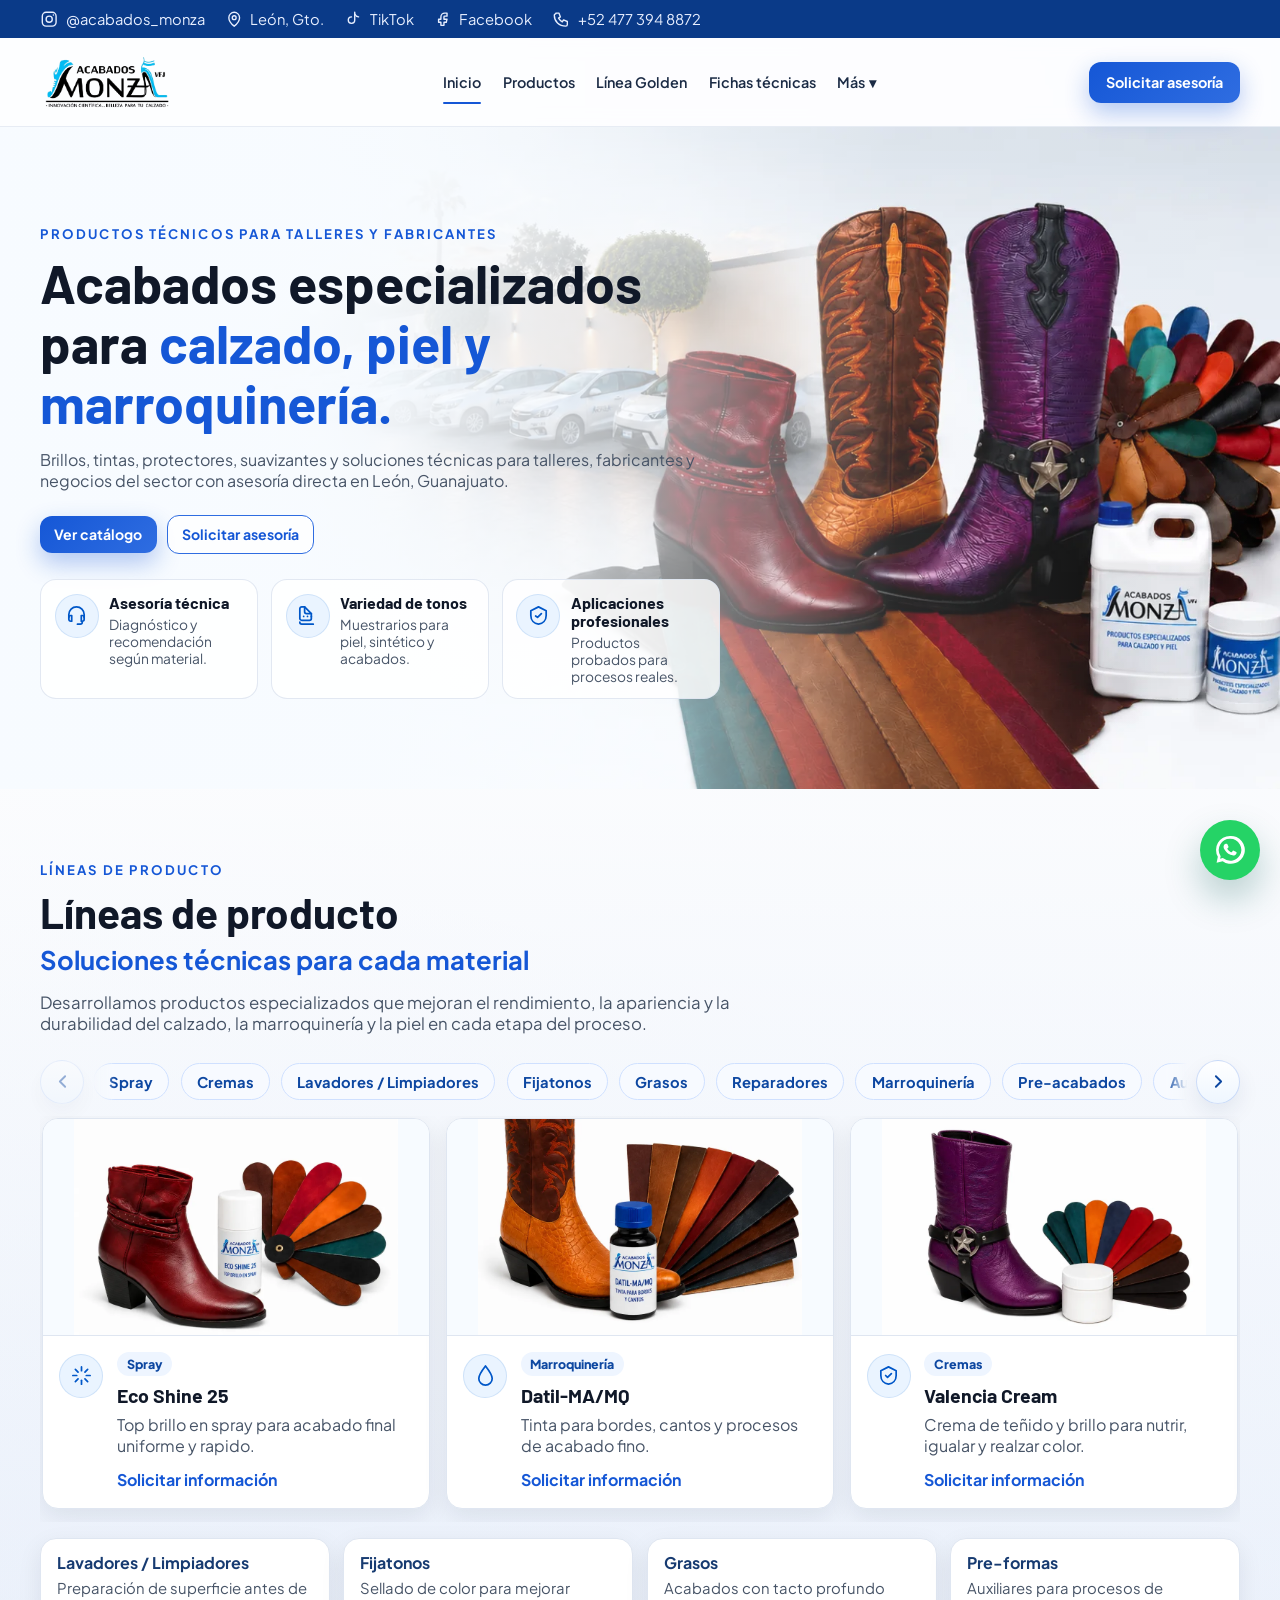
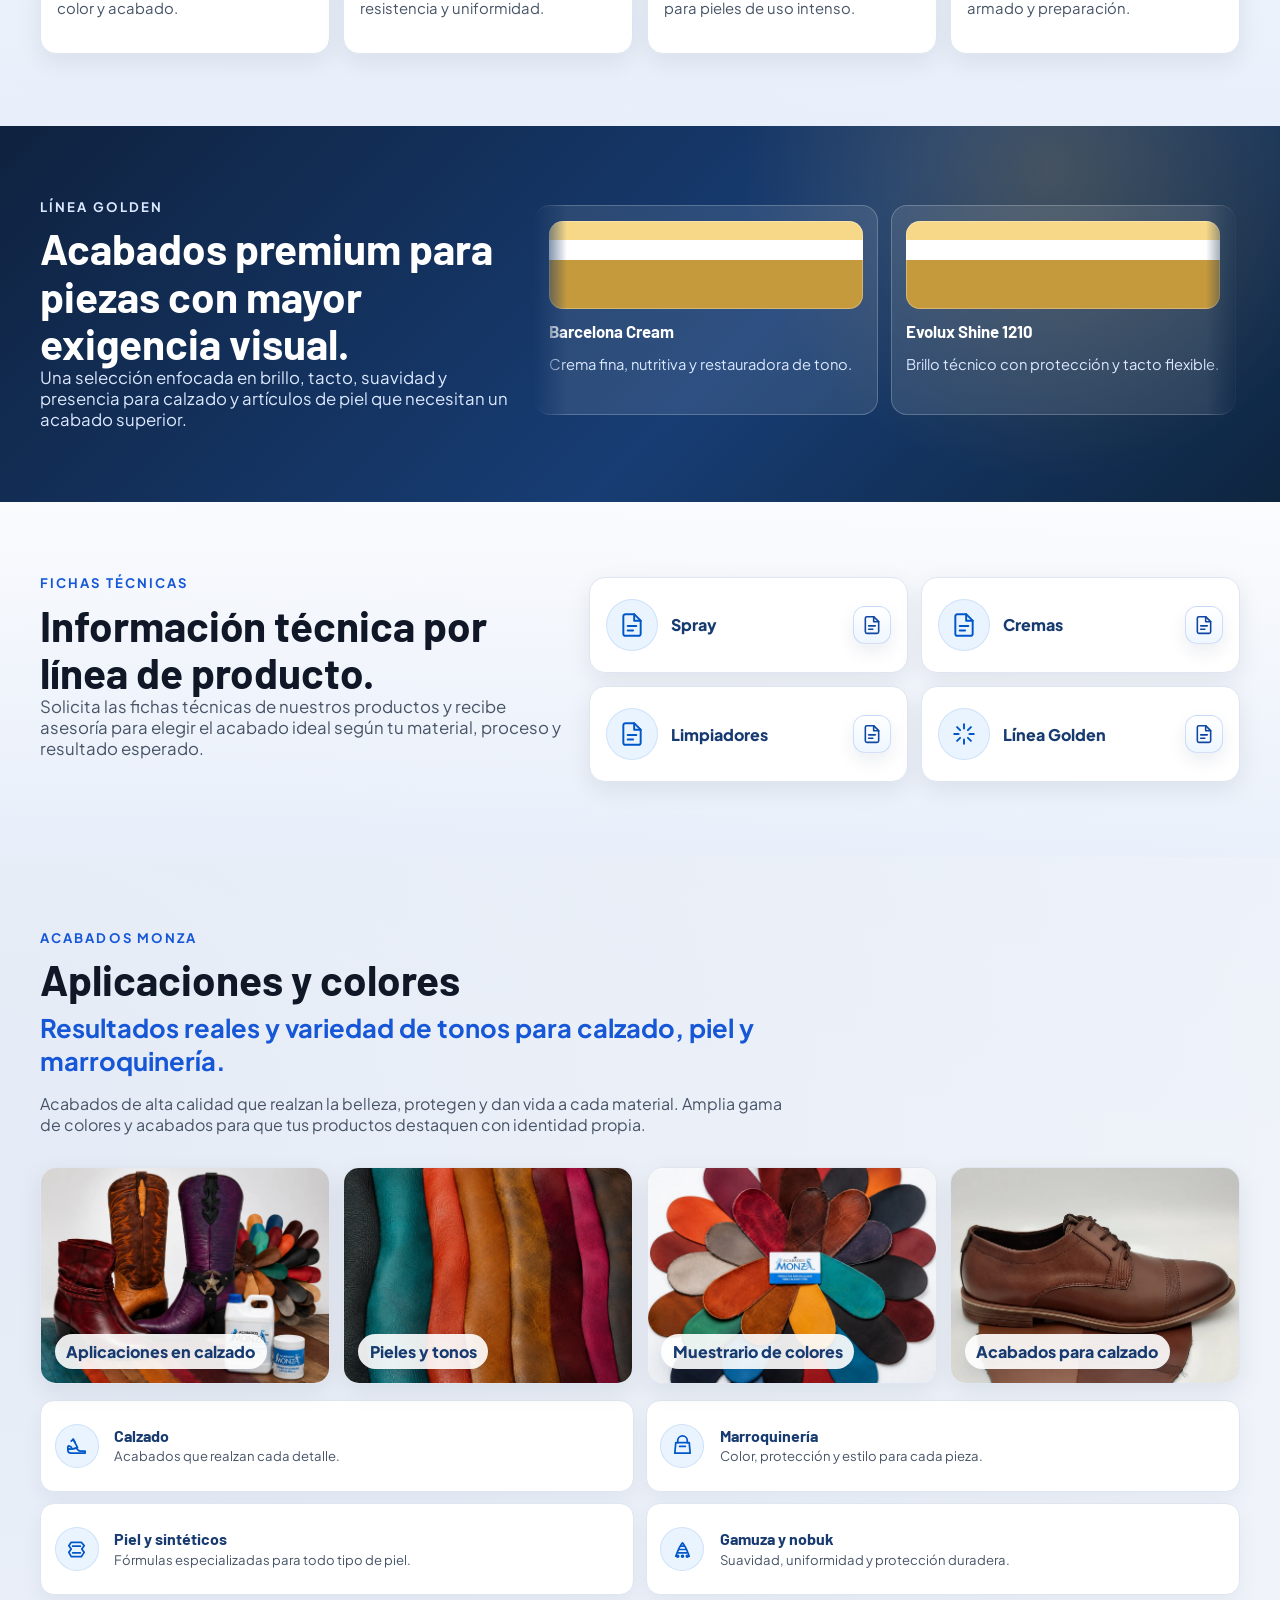
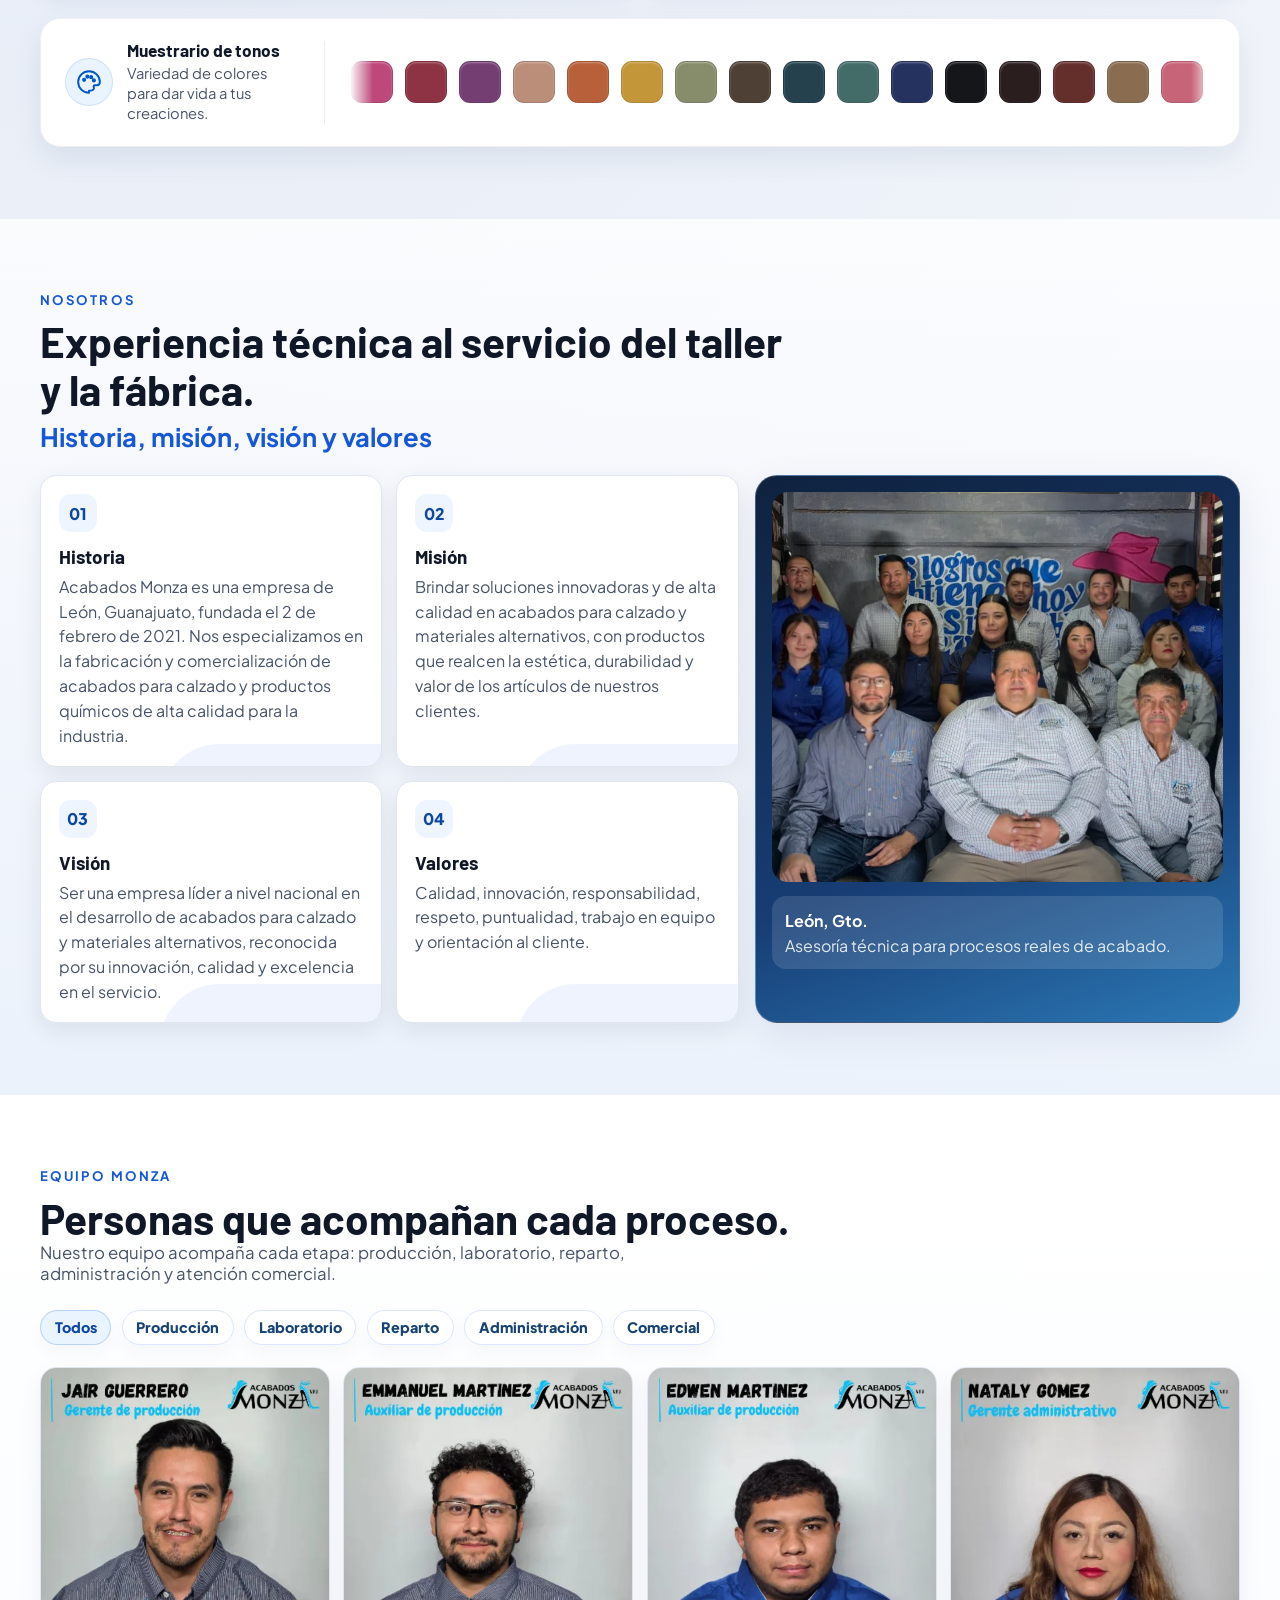
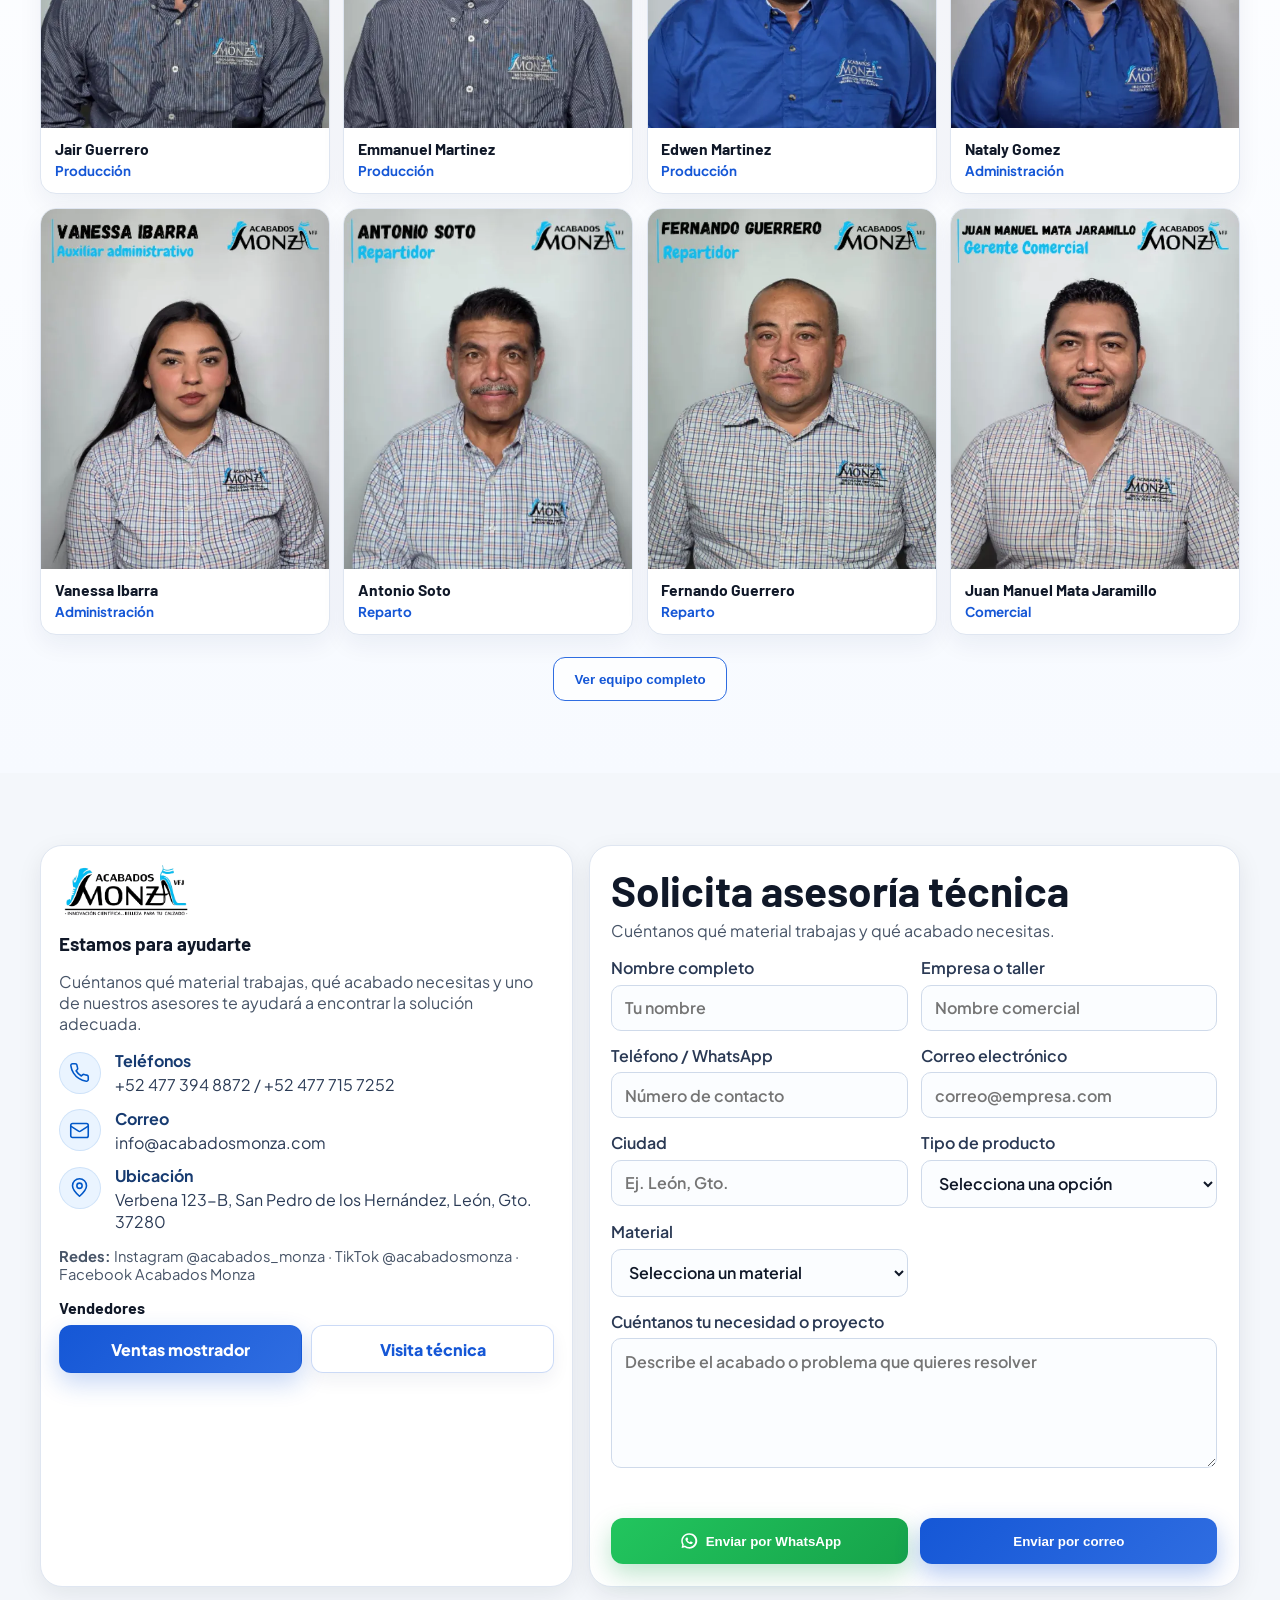
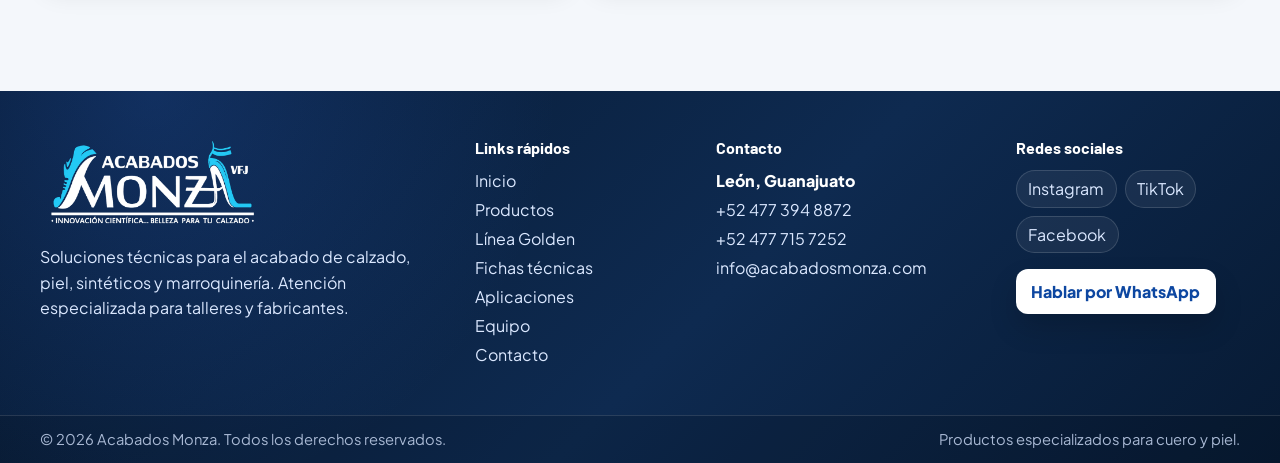
==== commit 68f49c1e: "Separar envio por WhatsApp y correo" ====
--- a/index.html
+++ b/index.html
@@ -14,7 +14,7 @@
       href="https://fonts.googleapis.com/css2?family=Barlow:wght@400;500;600;700;800&family=Plus+Jakarta+Sans:wght@400;500;600;700;800&display=swap"
       rel="stylesheet"
     />
-    <link rel="stylesheet" href="styles.css?v=20260707-15" />
+    <link rel="stylesheet" href="styles.css?v=20260707-16" />
   </head>
   <body>
     <!-- Top Bar -->
@@ -85,9 +85,7 @@
 
         <a
           class="btn btn--primary btn--header"
-          target="_blank"
-          rel="noreferrer"
-          href="https://wa.me/5214773948872?text=Hola%20Acabados%20Monza%2C%20quiero%20solicitar%20asesor%C3%ADa%20t%C3%A9cnica%20para%20mis%20productos."
+          href="#contacto"
         >
           Solicitar asesoría
         </a>
@@ -115,9 +113,7 @@
               <a class="btn btn--primary" href="#productos">Ver catálogo</a>
               <a
                 class="btn btn--ghost"
-                target="_blank"
-                rel="noreferrer"
-                href="https://wa.me/5214773948872?text=Hola%20Acabados%20Monza%2C%20quiero%20informaci%C3%B3n%20de%20sus%20productos."
+                href="#contacto"
               >
                 Solicitar asesoría
               </a>
@@ -315,10 +311,10 @@
             </p>
           </header>
           <div class="sheet-grid">
-            <a target="_blank" rel="noreferrer" href="https://wa.me/5214773948872?text=Hola%20Acabados%20Monza%2C%20quiero%20fichas%20t%C3%A9cnicas%20de%20Spray."><span class="icon-badge" aria-hidden="true"><svg viewBox="0 0 24 24" fill="none"><path d="M14 2H6a2 2 0 0 0-2 2v16a2 2 0 0 0 2 2h12a2 2 0 0 0 2-2V8Z"/><path d="M14 2v6h6"/><path d="M8 13h8"/><path d="M8 17h5"/></svg></span><span>Spray</span><span class="sheet-action" aria-hidden="true"><svg viewBox="0 0 24 24" fill="none"><path d="M14 2H6a2 2 0 0 0-2 2v16a2 2 0 0 0 2 2h12a2 2 0 0 0 2-2V8Z"/><path d="M14 2v6h6"/><path d="M8 13h8"/><path d="M8 17h5"/></svg></span></a>
-            <a target="_blank" rel="noreferrer" href="https://wa.me/5214773948872?text=Hola%20Acabados%20Monza%2C%20quiero%20fichas%20t%C3%A9cnicas%20de%20Cremas."><span class="icon-badge" aria-hidden="true"><svg viewBox="0 0 24 24" fill="none"><path d="M14 2H6a2 2 0 0 0-2 2v16a2 2 0 0 0 2 2h12a2 2 0 0 0 2-2V8Z"/><path d="M14 2v6h6"/><path d="M8 13h8"/><path d="M8 17h5"/></svg></span><span>Cremas</span><span class="sheet-action" aria-hidden="true"><svg viewBox="0 0 24 24" fill="none"><path d="M14 2H6a2 2 0 0 0-2 2v16a2 2 0 0 0 2 2h12a2 2 0 0 0 2-2V8Z"/><path d="M14 2v6h6"/><path d="M8 13h8"/><path d="M8 17h5"/></svg></span></a>
-            <a target="_blank" rel="noreferrer" href="https://wa.me/5214773948872?text=Hola%20Acabados%20Monza%2C%20quiero%20fichas%20t%C3%A9cnicas%20de%20Limpiadores."><span class="icon-badge" aria-hidden="true"><svg viewBox="0 0 24 24" fill="none"><path d="M14 2H6a2 2 0 0 0-2 2v16a2 2 0 0 0 2 2h12a2 2 0 0 0 2-2V8Z"/><path d="M14 2v6h6"/><path d="M8 13h8"/><path d="M8 17h5"/></svg></span><span>Limpiadores</span><span class="sheet-action" aria-hidden="true"><svg viewBox="0 0 24 24" fill="none"><path d="M14 2H6a2 2 0 0 0-2 2v16a2 2 0 0 0 2 2h12a2 2 0 0 0 2-2V8Z"/><path d="M14 2v6h6"/><path d="M8 13h8"/><path d="M8 17h5"/></svg></span></a>
-            <a target="_blank" rel="noreferrer" href="https://wa.me/5214773948872?text=Hola%20Acabados%20Monza%2C%20quiero%20fichas%20t%C3%A9cnicas%20de%20Linea%20Golden."><span class="icon-badge" aria-hidden="true"><svg viewBox="0 0 24 24" fill="none"><path d="M12 3v4"/><path d="M12 17v4"/><path d="M5.6 5.6 8.4 8.4"/><path d="m15.6 15.6 2.8 2.8"/><path d="M3 12h4"/><path d="M17 12h4"/><path d="m5.6 18.4 2.8-2.8"/><path d="m15.6 8.4 2.8-2.8"/></svg></span><span>Línea Golden</span><span class="sheet-action" aria-hidden="true"><svg viewBox="0 0 24 24" fill="none"><path d="M14 2H6a2 2 0 0 0-2 2v16a2 2 0 0 0 2 2h12a2 2 0 0 0 2-2V8Z"/><path d="M14 2v6h6"/><path d="M8 13h8"/><path d="M8 17h5"/></svg></span></a>
+            <a href="#contacto"><span class="icon-badge" aria-hidden="true"><svg viewBox="0 0 24 24" fill="none"><path d="M14 2H6a2 2 0 0 0-2 2v16a2 2 0 0 0 2 2h12a2 2 0 0 0 2-2V8Z"/><path d="M14 2v6h6"/><path d="M8 13h8"/><path d="M8 17h5"/></svg></span><span>Spray</span><span class="sheet-action" aria-hidden="true"><svg viewBox="0 0 24 24" fill="none"><path d="M14 2H6a2 2 0 0 0-2 2v16a2 2 0 0 0 2 2h12a2 2 0 0 0 2-2V8Z"/><path d="M14 2v6h6"/><path d="M8 13h8"/><path d="M8 17h5"/></svg></span></a>
+            <a href="#contacto"><span class="icon-badge" aria-hidden="true"><svg viewBox="0 0 24 24" fill="none"><path d="M14 2H6a2 2 0 0 0-2 2v16a2 2 0 0 0 2 2h12a2 2 0 0 0 2-2V8Z"/><path d="M14 2v6h6"/><path d="M8 13h8"/><path d="M8 17h5"/></svg></span><span>Cremas</span><span class="sheet-action" aria-hidden="true"><svg viewBox="0 0 24 24" fill="none"><path d="M14 2H6a2 2 0 0 0-2 2v16a2 2 0 0 0 2 2h12a2 2 0 0 0 2-2V8Z"/><path d="M14 2v6h6"/><path d="M8 13h8"/><path d="M8 17h5"/></svg></span></a>
+            <a href="#contacto"><span class="icon-badge" aria-hidden="true"><svg viewBox="0 0 24 24" fill="none"><path d="M14 2H6a2 2 0 0 0-2 2v16a2 2 0 0 0 2 2h12a2 2 0 0 0 2-2V8Z"/><path d="M14 2v6h6"/><path d="M8 13h8"/><path d="M8 17h5"/></svg></span><span>Limpiadores</span><span class="sheet-action" aria-hidden="true"><svg viewBox="0 0 24 24" fill="none"><path d="M14 2H6a2 2 0 0 0-2 2v16a2 2 0 0 0 2 2h12a2 2 0 0 0 2-2V8Z"/><path d="M14 2v6h6"/><path d="M8 13h8"/><path d="M8 17h5"/></svg></span></a>
+            <a href="#contacto"><span class="icon-badge" aria-hidden="true"><svg viewBox="0 0 24 24" fill="none"><path d="M12 3v4"/><path d="M12 17v4"/><path d="M5.6 5.6 8.4 8.4"/><path d="m15.6 15.6 2.8 2.8"/><path d="M3 12h4"/><path d="M17 12h4"/><path d="m5.6 18.4 2.8-2.8"/><path d="m15.6 8.4 2.8-2.8"/></svg></span><span>Línea Golden</span><span class="sheet-action" aria-hidden="true"><svg viewBox="0 0 24 24" fill="none"><path d="M14 2H6a2 2 0 0 0-2 2v16a2 2 0 0 0 2 2h12a2 2 0 0 0 2-2V8Z"/><path d="M14 2v6h6"/><path d="M8 13h8"/><path d="M8 17h5"/></svg></span></a>
           </div>
         </div>
       </section>
@@ -515,8 +511,8 @@
             <p class="contact-socials"><strong>Redes:</strong> Instagram @acabados_monza · TikTok @acabadosmonza · Facebook Acabados Monza</p>
             <div class="seller-list">
               <h4>Vendedores</h4>
-              <a target="_blank" rel="noreferrer" href="https://wa.me/5214773948872?text=Hola%20Acabados%20Monza%2C%20quiero%20hablar%20con%20ventas.">Ventas mostrador</a>
-              <a target="_blank" rel="noreferrer" href="https://wa.me/521477157252?text=Hola%20Acabados%20Monza%2C%20quiero%20programar%20una%20visita%20t%C3%A9cnica.">Visita técnica</a>
+              <a href="#contacto">Ventas mostrador</a>
+              <a href="#contacto">Visita técnica</a>
             </div>
           </aside>
 
@@ -578,7 +574,13 @@
               <input type="text" name="sitio" tabindex="-1" autocomplete="off" />
             </label>
             <p class="form-status" aria-live="polite"></p>
-            <button class="btn btn--primary" type="submit">Solicitar asesoría</button>
+            <div class="form-actions">
+              <button class="btn btn--whatsapp" type="submit" name="send-via" value="whatsapp">
+                <svg viewBox="0 0 32 32" aria-hidden="true"><path d="M16 3.5A12.4 12.4 0 0 0 5.2 22l-1.1 5.3 5.4-1.4A12.4 12.4 0 1 0 16 3.5Zm0 2.4a10 10 0 0 1 8.5 15.3A10 10 0 0 1 10 23.4l-.4-.2-2.4.6.5-2.3-.2-.4A10 10 0 0 1 16 5.9Zm-4 4.7c-.2 0-.5.1-.7.3-.7.6-1 1.5-1 2.4 0 .7.3 1.5.8 2.2 1.2 2 2.8 3.6 4.9 4.6 1.7.8 2.7.9 3.6.7 1-.2 1.8-.9 2.1-1.7.2-.5.2-1 .1-1.2-.1-.2-.3-.3-.6-.4l-2-.9c-.3-.1-.6-.1-.8.2l-.9 1.1c-.2.2-.4.2-.7.1-1.3-.6-2.4-1.5-3.1-2.8-.1-.2-.1-.5.1-.7l.7-.8c.2-.2.2-.5.1-.8l-.9-2c-.1-.3-.4-.5-.7-.5h-1Z"/></svg>
+                Enviar por WhatsApp
+              </button>
+              <button class="btn btn--primary" type="submit" name="send-via" value="email">Enviar por correo</button>
+            </div>
           </form>
         </div>
       </section>
@@ -623,9 +625,7 @@
           </div>
           <a
             class="footer__whatsapp"
-            target="_blank"
-            rel="noreferrer"
-            href="https://wa.me/5214773948872?text=Hola%20Acabados%20Monza%2C%20me%20gustar%C3%ADa%20recibir%20informaci%C3%B3n."
+            href="#contacto"
           >
             Hablar por WhatsApp
           </a>
@@ -642,14 +642,12 @@
 
     <a
       class="floating-whatsapp"
-      target="_blank"
-      rel="noreferrer"
-      aria-label="Contactar por WhatsApp"
-      href="https://wa.me/5214773948872?text=Hola%20Acabados%20Monza%2C%20quiero%20recibir%20asesor%C3%ADa%20t%C3%A9cnica."
+      aria-label="Ir al formulario de contacto"
+      href="#contacto"
     >
       <svg viewBox="0 0 32 32" aria-hidden="true"><path d="M16 3.5A12.4 12.4 0 0 0 5.2 22l-1.1 5.3 5.4-1.4A12.4 12.4 0 1 0 16 3.5Zm0 2.4a10 10 0 0 1 8.5 15.3A10 10 0 0 1 10 23.4l-.4-.2-2.4.6.5-2.3-.2-.4A10 10 0 0 1 16 5.9Zm-4 4.7c-.2 0-.5.1-.7.3-.7.6-1 1.5-1 2.4 0 .7.3 1.5.8 2.2 1.2 2 2.8 3.6 4.9 4.6 1.7.8 2.7.9 3.6.7 1-.2 1.8-.9 2.1-1.7.2-.5.2-1 .1-1.2-.1-.2-.3-.3-.6-.4l-2-.9c-.3-.1-.6-.1-.8.2l-.9 1.1c-.2.2-.4.2-.7.1-1.3-.6-2.4-1.5-3.1-2.8-.1-.2-.1-.5.1-.7l.7-.8c.2-.2.2-.5.1-.8l-.9-2c-.1-.3-.4-.5-.7-.5h-1Z"/></svg>
     </a>
 
-    <script src="script.js?v=20260707-15"></script>
+    <script src="script.js?v=20260707-16"></script>
   </body>
 </html>
--- a/styles.css
+++ b/styles.css
@@ -140,6 +140,18 @@
   background: rgba(255, 255, 255, 0.8);
 }
 
+.btn--whatsapp {
+  background: linear-gradient(135deg, #22c55e, #16a34a);
+  color: #fff;
+  box-shadow: 0 10px 24px rgba(22, 163, 74, 0.28);
+}
+
+.btn--whatsapp svg {
+  width: 1.25rem;
+  height: 1.25rem;
+  fill: currentColor;
+}
+
 .icon {
   width: 1.15rem;
   height: 1.15rem;
@@ -1447,9 +1459,22 @@
   overflow: hidden;
 }
 
-.contact-form .btn {
+.form-actions {
   margin-top: 1rem;
+  display: grid;
+  grid-template-columns: repeat(2, minmax(0, 1fr));
+  gap: 0.75rem;
+}
+
+.form-actions .btn {
   width: 100%;
+  justify-content: center;
+}
+
+.form-actions .btn:disabled {
+  cursor: wait;
+  opacity: 0.75;
+  transform: none;
 }
 
 .form-status {
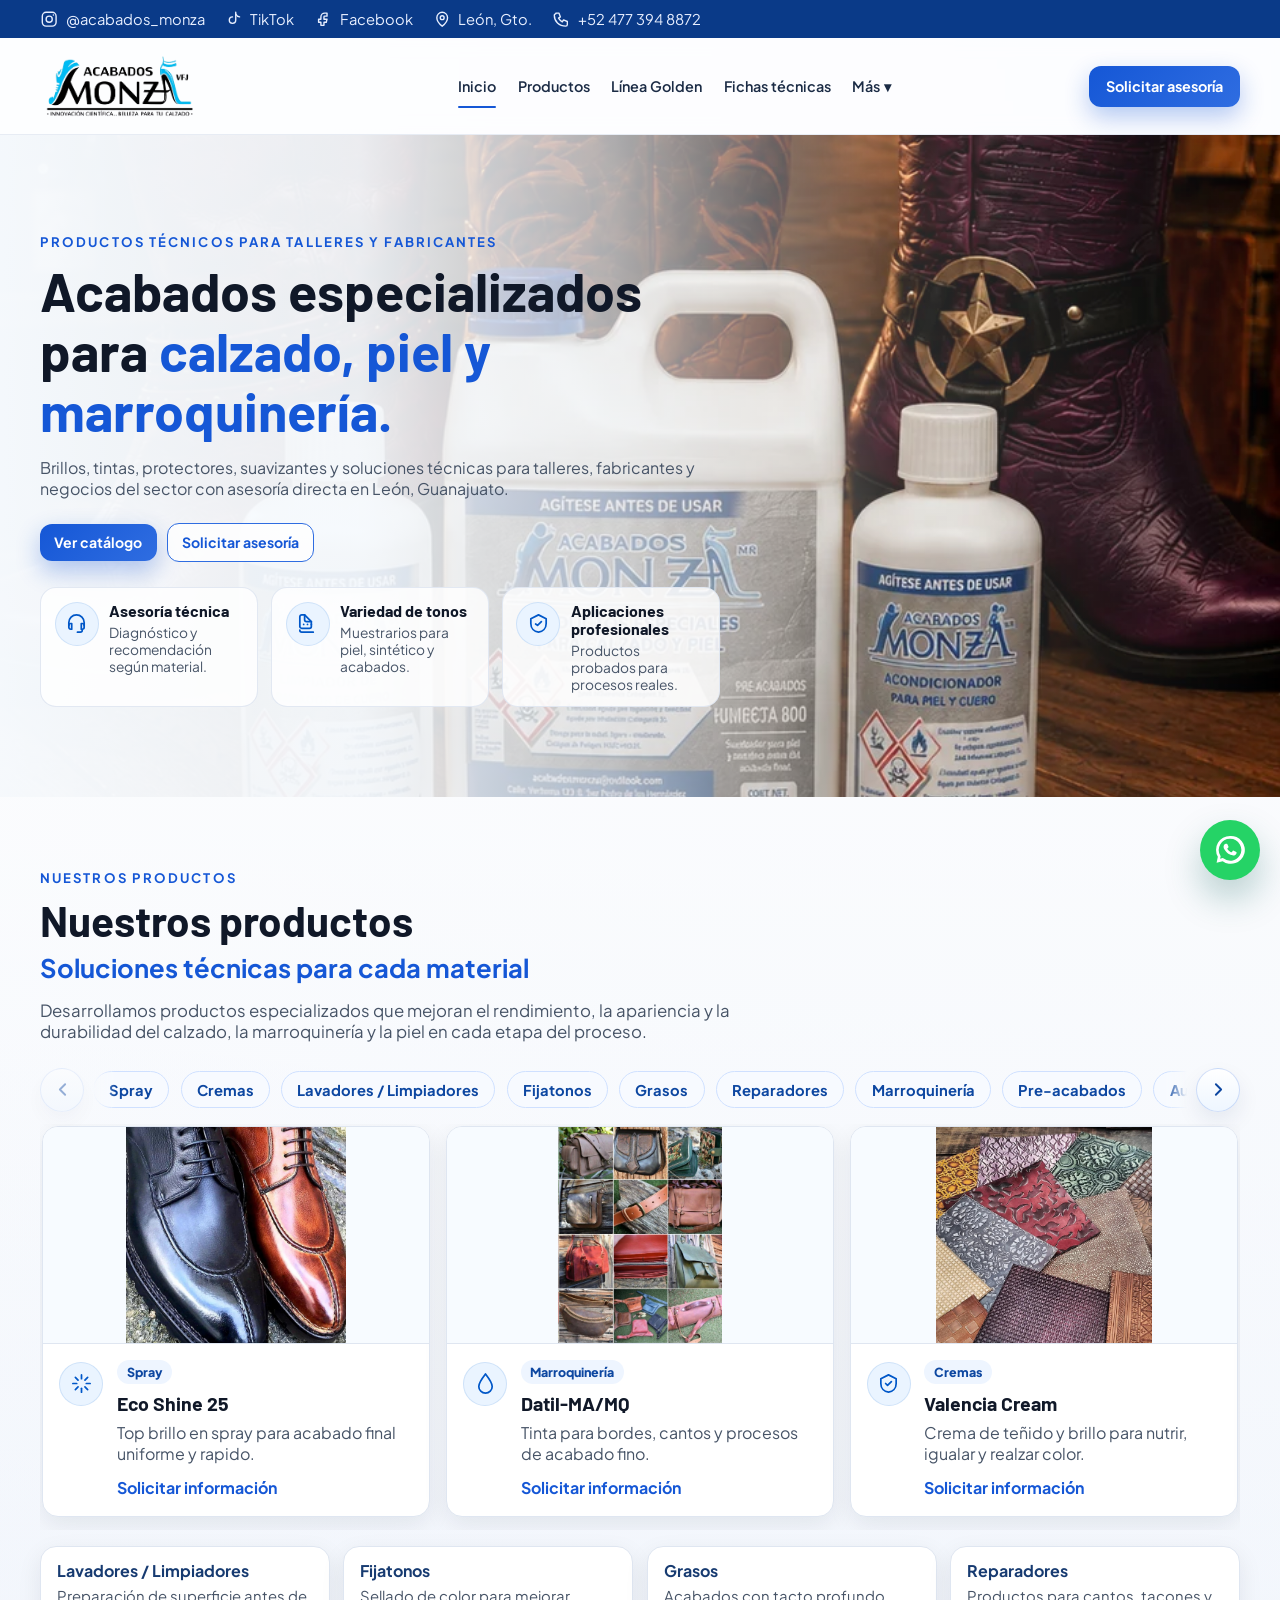
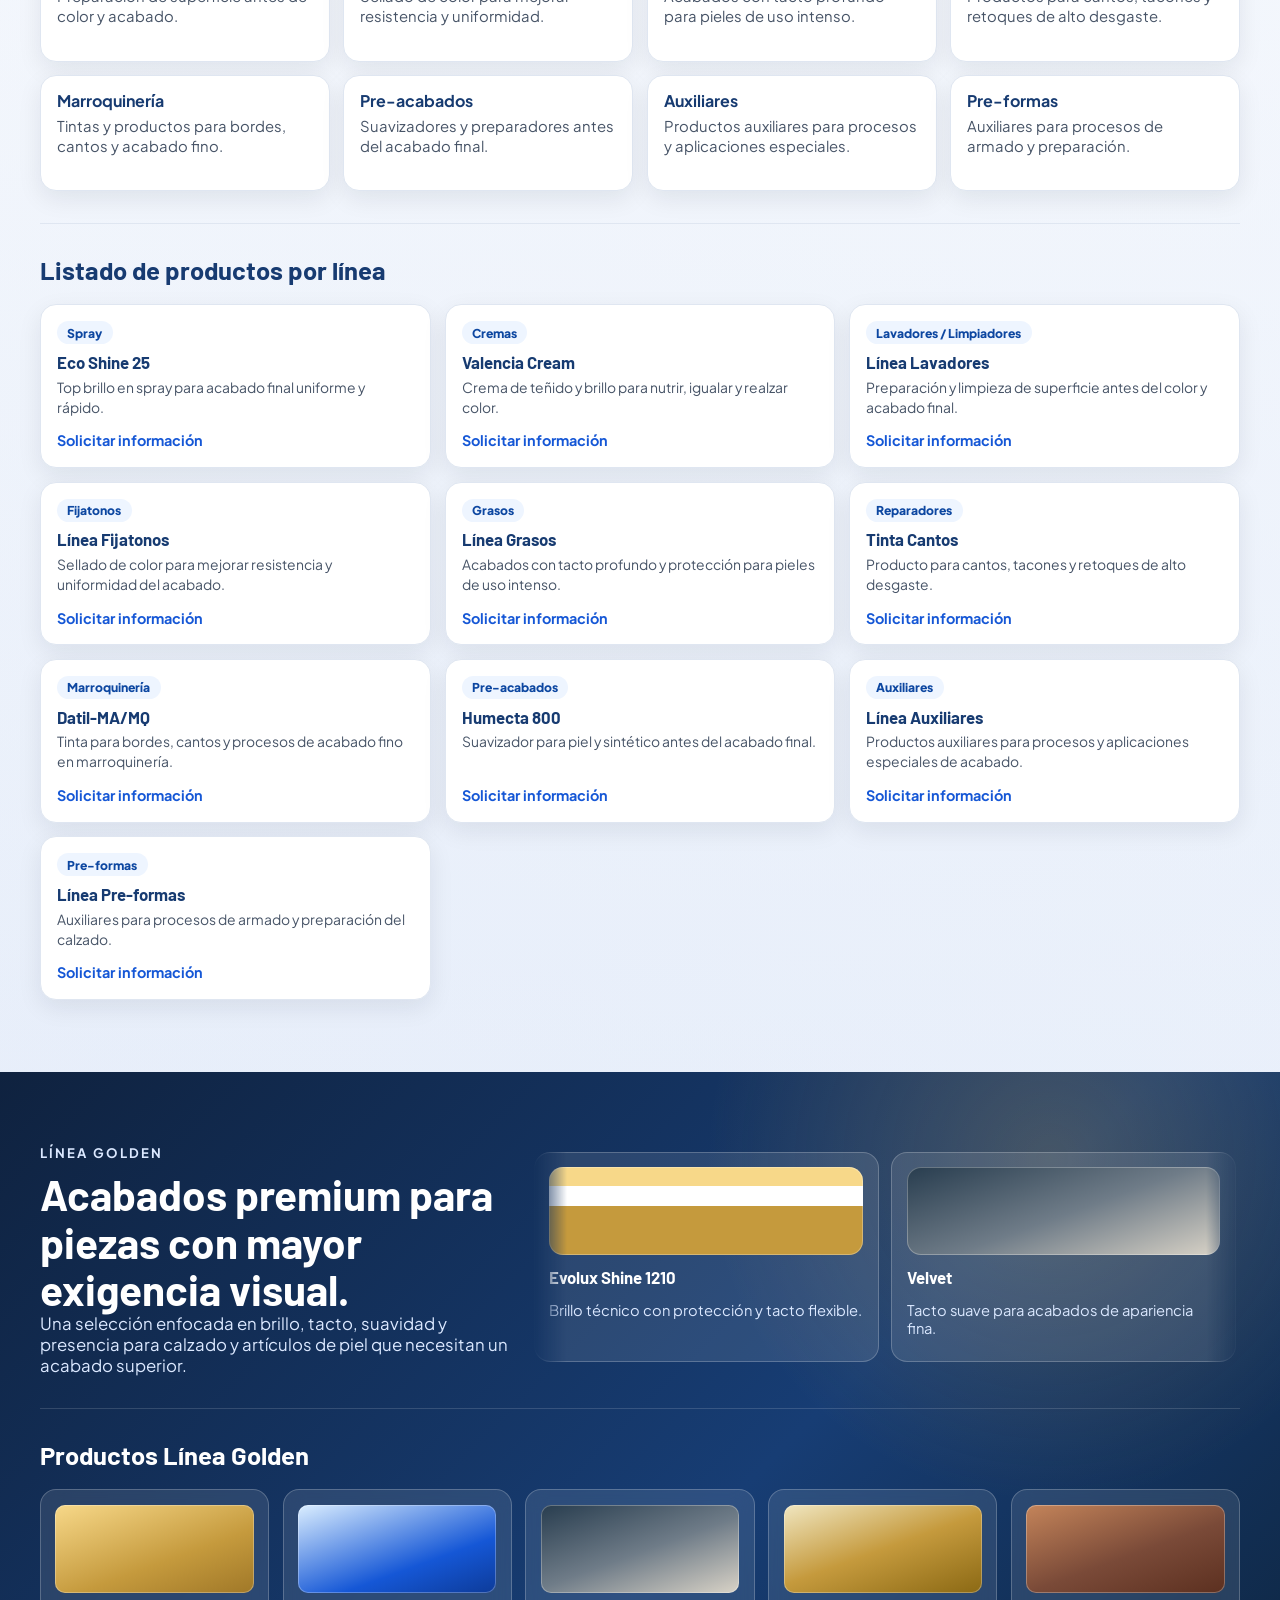
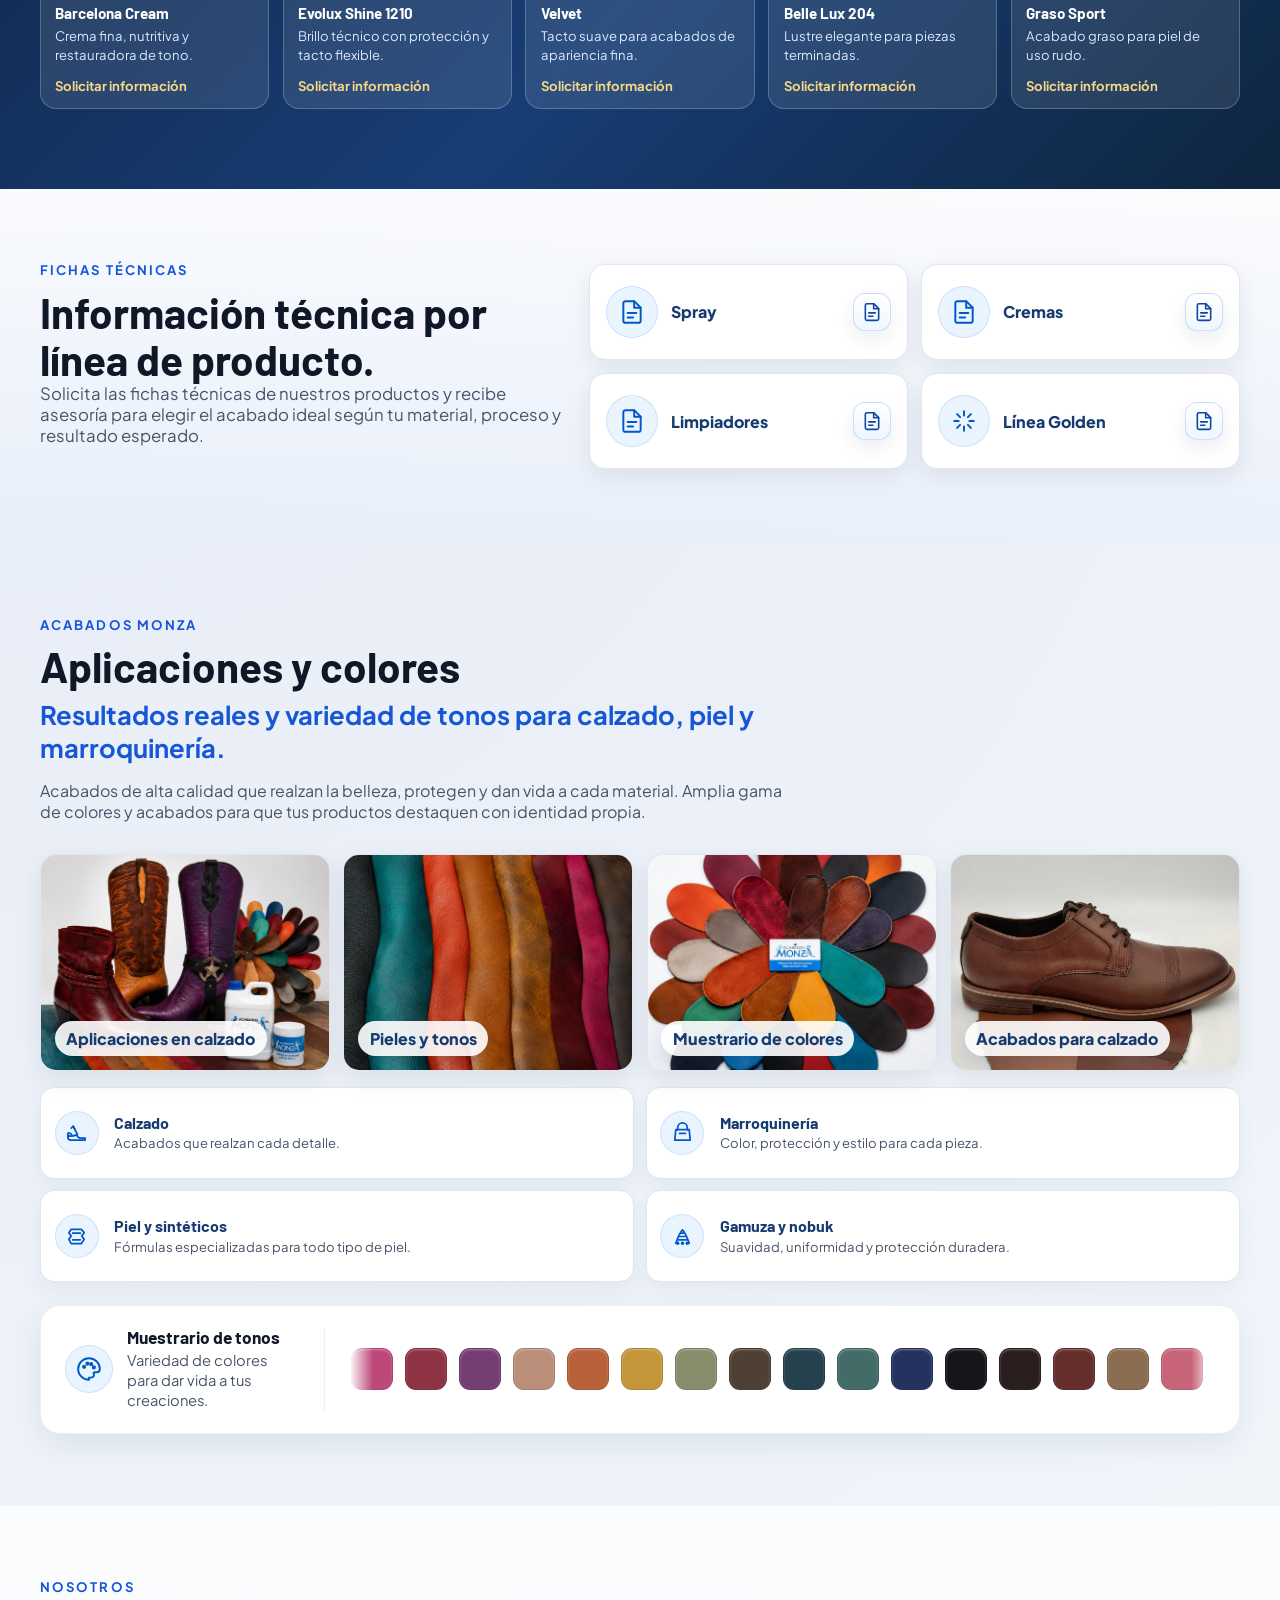
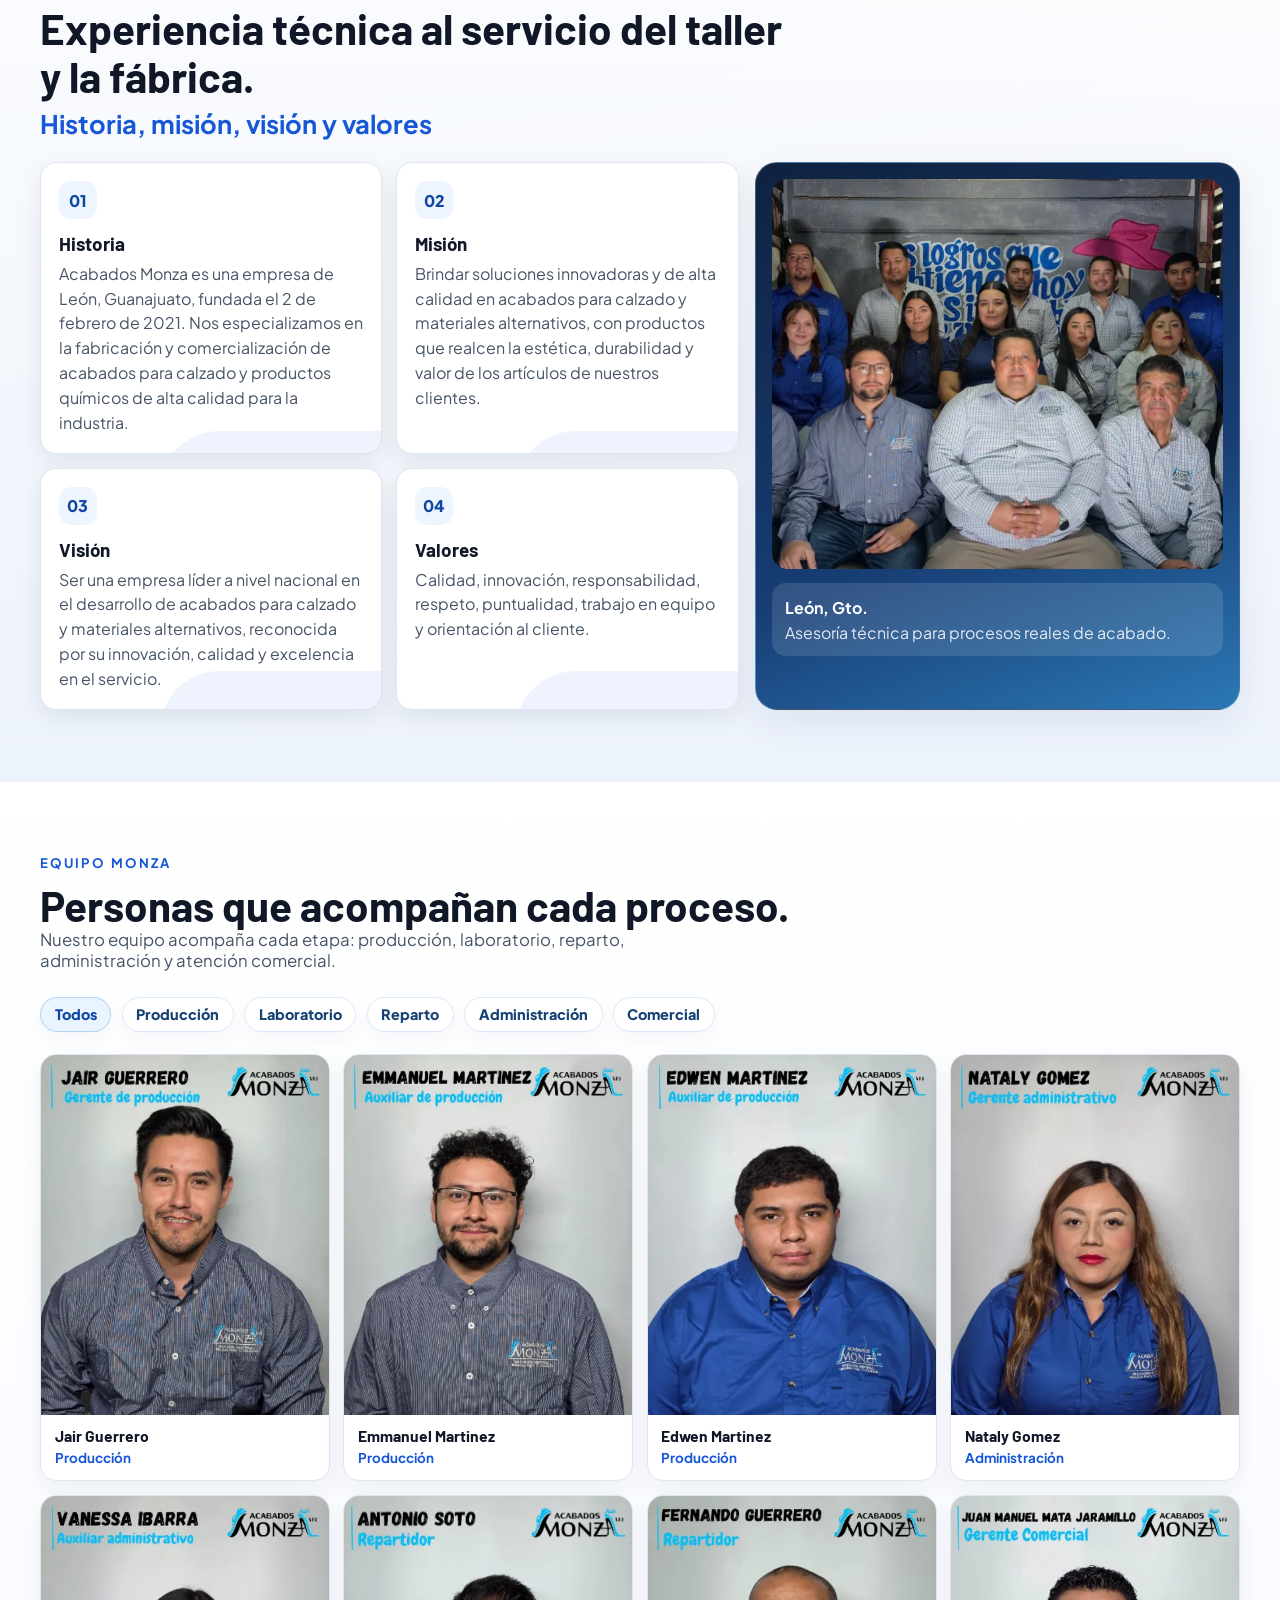
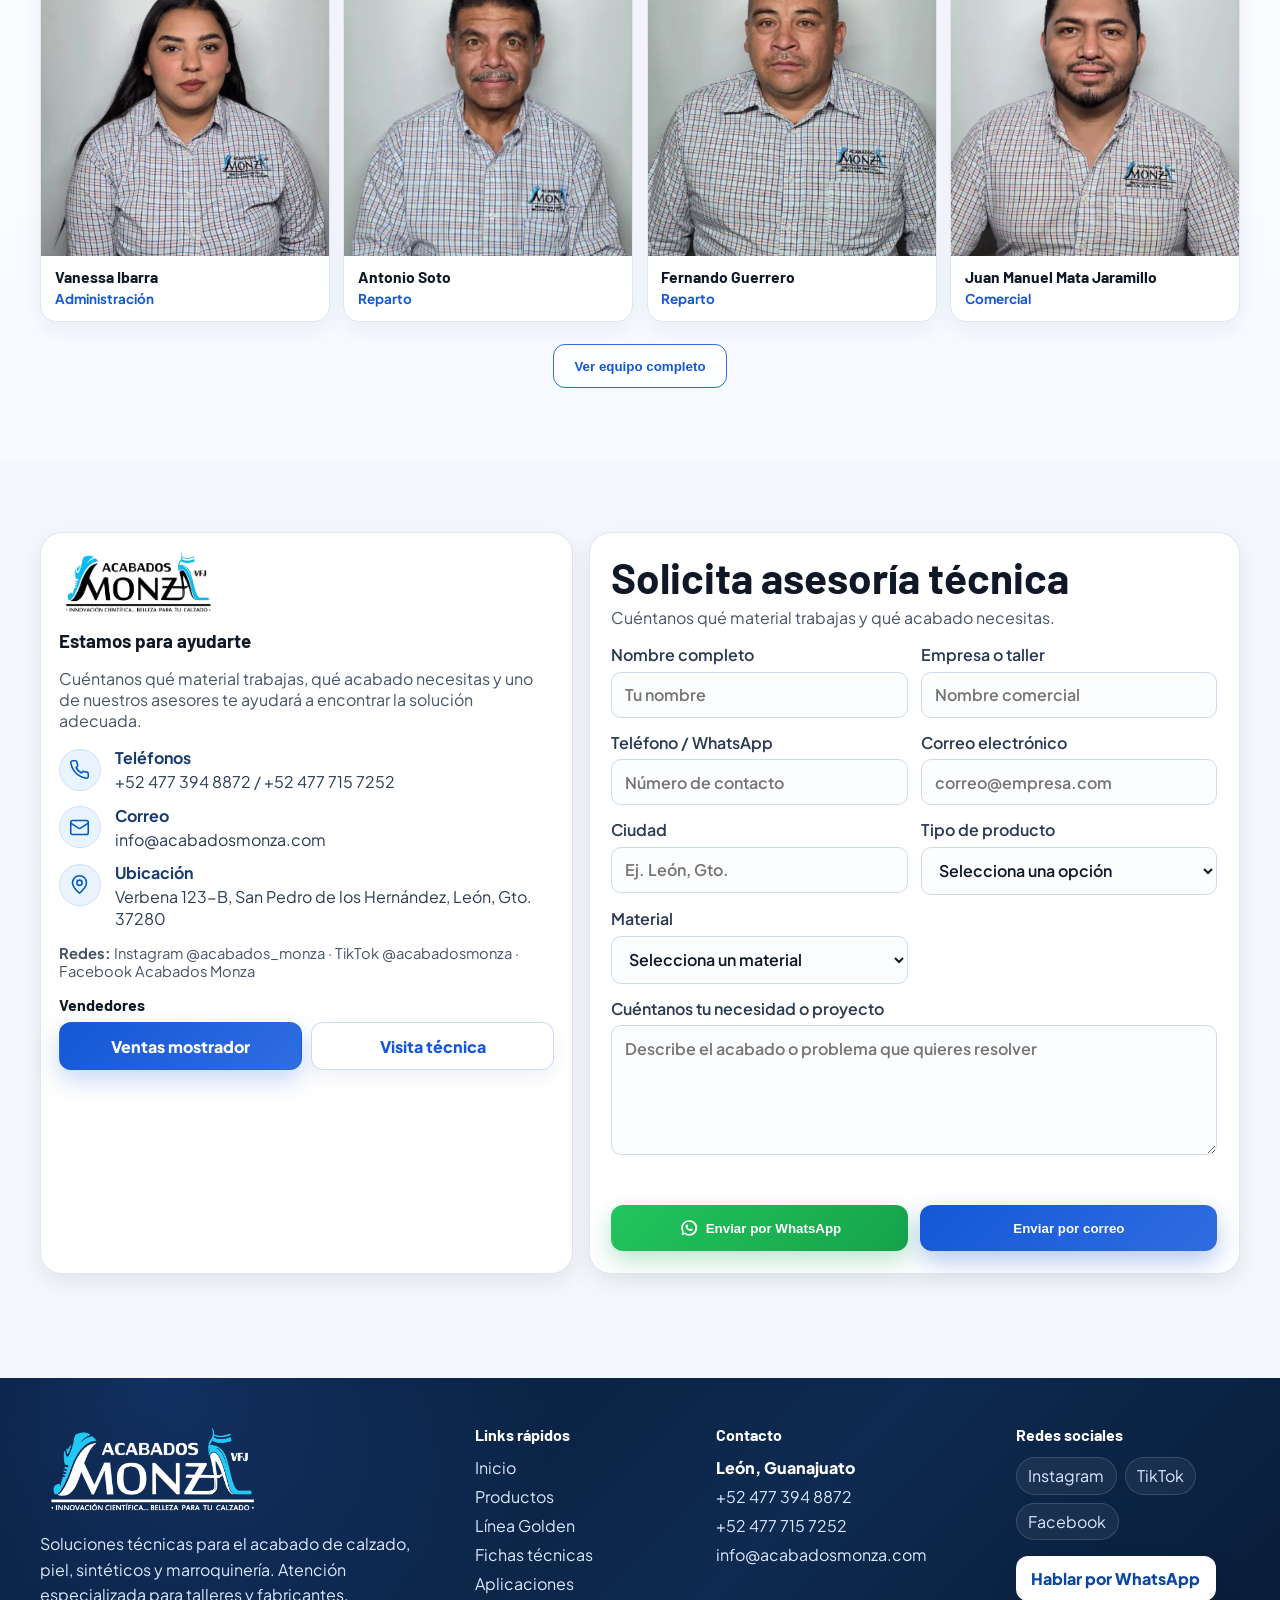
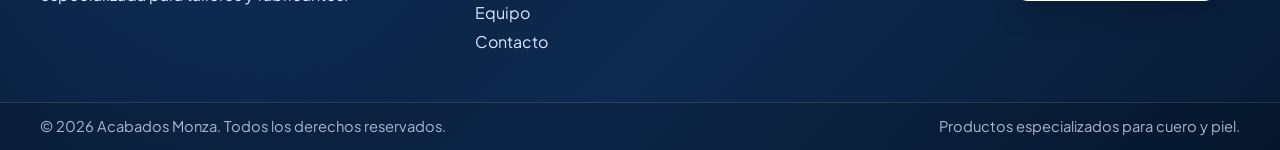
==== commit 412a7e54: "Optimize images: convert PNGs to WebP and update hero banner" ====
--- a/index.html
+++ b/index.html
@@ -14,7 +14,7 @@
       href="https://fonts.googleapis.com/css2?family=Barlow:wght@400;500;600;700;800&family=Plus+Jakarta+Sans:wght@400;500;600;700;800&display=swap"
       rel="stylesheet"
     />
-    <link rel="stylesheet" href="styles.css?v=20260707-16" />
+    <link rel="stylesheet" href="styles.css?v=20260710-01" />
   </head>
   <body>
     <!-- Top Bar -->
@@ -26,13 +26,7 @@
           </span>
           <span>@acabados_monza</span>
         </a>
-        <div class="topbar__item">
-          <span class="icon" aria-hidden="true">
-            <svg viewBox="0 0 24 24" fill="none"><path d="M12 21s7-5.5 7-11a7 7 0 1 0-14 0c0 5.5 7 11 7 11Z" stroke="currentColor" stroke-width="1.8"/><circle cx="12" cy="10" r="2.5" stroke="currentColor" stroke-width="1.8"/></svg>
-          </span>
-          <span>León, Gto.</span>
-        </div>
-        <a href="https://www.tiktok.com/@acabadosmonza" target="_blank" rel="noreferrer" class="topbar__item">
+        <a href="https://www.tiktok.com/@acabados_monza" target="_blank" rel="noreferrer" class="topbar__item">
           <span class="icon" aria-hidden="true">
             <svg viewBox="0 0 24 24" fill="none"><path d="M14 3v10.2a4.2 4.2 0 1 1-4.2-4.2" stroke="currentColor" stroke-width="1.8" stroke-linecap="round"/><path d="M14 5.2c1.1 2.3 2.7 3.5 5 3.8" stroke="currentColor" stroke-width="1.8" stroke-linecap="round"/></svg>
           </span>
@@ -44,6 +38,12 @@
           </span>
           <span>Facebook</span>
         </a>
+        <div class="topbar__item">
+          <span class="icon" aria-hidden="true">
+            <svg viewBox="0 0 24 24" fill="none"><path d="M12 21s7-5.5 7-11a7 7 0 1 0-14 0c0 5.5 7 11 7 11Z" stroke="currentColor" stroke-width="1.8"/><circle cx="12" cy="10" r="2.5" stroke="currentColor" stroke-width="1.8"/></svg>
+          </span>
+          <span>León, Gto.</span>
+        </div>
         <a href="tel:+524773948872" class="topbar__item">
           <span class="icon" aria-hidden="true">
             <svg viewBox="0 0 24 24" fill="none"><path d="M5 4h4l2 5-2.5 1.5a16 16 0 0 0 5 5L15 13l5 2v4a2 2 0 0 1-2 2C9.16 21 3 14.84 3 7a2 2 0 0 1 2-2Z" stroke="currentColor" stroke-width="1.8" stroke-linejoin="round"/></svg>
@@ -97,8 +97,8 @@
       <section class="hero section" id="catalogo">
         <div class="hero-bg" aria-hidden="true">
           <picture>
-            <source media="(max-width: 720px)" srcset="assets/hero/home-banner-cel.webp" />
-            <img src="assets/hero/home-banner3.webp" alt="" />
+            <source media="(max-width: 720px)" srcset="assets/hero/home-banner-cel2.webp" />
+            <img src="assets/hero/home-banner4.webp" alt="" />
           </picture>
         </div>
         <div class="container hero__layout">
@@ -156,8 +156,8 @@
       <section class="section section--soft" id="productos">
         <div class="container">
           <header class="section__head">
-            <p class="eyebrow">Líneas de producto</p>
-            <h2>Líneas de producto</h2>
+            <p class="eyebrow">Nuestros productos</p>
+            <h2>Nuestros productos</h2>
             <p class="subtitle">Soluciones técnicas para cada material</p>
             <p class="section__text">
               Desarrollamos productos especializados que mejoran el rendimiento, la apariencia y la
@@ -189,7 +189,7 @@
 
             <div class="product-grid product-slider__track">
               <article class="product-card">
-              <div class="product-card__media"><img src="assets/products/2.webp" alt="Eco Shine 25" loading="lazy" /></div>
+              <div class="product-card__media"><img src="assets/golden/Spray.jpg" alt="Eco Shine 25" loading="lazy" /></div>
               <div class="product-card__body">
                 <span class="icon-badge" aria-hidden="true"><svg viewBox="0 0 24 24" fill="none"><path d="M12 3v4"/><path d="M12 17v4"/><path d="M5.6 5.6 8.4 8.4"/><path d="m15.6 15.6 2.8 2.8"/><path d="M3 12h4"/><path d="M17 12h4"/><path d="m5.6 18.4 2.8-2.8"/><path d="m15.6 8.4 2.8-2.8"/></svg></span>
                 <div>
@@ -202,7 +202,7 @@
               </article>
 
               <article class="product-card">
-              <div class="product-card__media"><img src="assets/products/3.webp" alt="Datil-MA/MQ" loading="lazy" /></div>
+              <div class="product-card__media"><img src="assets/golden/Marroquinaria.jpg" alt="Datil-MA/MQ" loading="lazy" /></div>
               <div class="product-card__body">
                 <span class="icon-badge" aria-hidden="true"><svg viewBox="0 0 24 24" fill="none"><path d="M12 22a7 7 0 0 0 7-7c0-4-7-13-7-13S5 11 5 15a7 7 0 0 0 7 7Z"/></svg></span>
                 <div>
@@ -215,7 +215,7 @@
               </article>
 
               <article class="product-card">
-              <div class="product-card__media"><img src="assets/products/1.webp" alt="Valencia Cream" loading="lazy" /></div>
+              <div class="product-card__media"><img src="assets/golden/Crema.jpg" alt="Valencia Cream" loading="lazy" /></div>
               <div class="product-card__body">
                 <span class="icon-badge" aria-hidden="true"><svg viewBox="0 0 24 24" fill="none"><path d="M12 3 4 7v5c0 5 3.4 8.4 8 9 4.6-.6 8-4 8-9V7l-8-4Z"/><path d="m9 12 2 2 4-4"/></svg></span>
                 <div>
@@ -265,14 +265,160 @@
                 </div>
               </div>
               </article>
+
+              <article class="product-card">
+              <div class="product-card__media"><img src="assets/golden/Fijatono.jpg" alt="Fijatonos" loading="lazy" /></div>
+              <div class="product-card__body">
+                <span class="icon-badge" aria-hidden="true"><svg viewBox="0 0 24 24" fill="none"><path d="M12 3v4"/><path d="M12 17v4"/><path d="M5.6 5.6 8.4 8.4"/><path d="m15.6 15.6 2.8 2.8"/><path d="M3 12h4"/><path d="M17 12h4"/><path d="m5.6 18.4 2.8-2.8"/><path d="m15.6 8.4 2.8-2.8"/></svg></span>
+                <div>
+                  <span class="product-card__category">Fijatonos</span>
+                  <h3>Línea Fijatonos</h3>
+                  <p>Sellado de color para mejorar resistencia y uniformidad del acabado.</p>
+                  <a href="#contacto">Solicitar información</a>
+                </div>
+              </div>
+              </article>
+
+              <article class="product-card">
+              <div class="product-card__media"><img src="assets/golden/Graso.jpg" alt="Grasos" loading="lazy" /></div>
+              <div class="product-card__body">
+                <span class="icon-badge" aria-hidden="true"><svg viewBox="0 0 24 24" fill="none"><path d="M12 22a7 7 0 0 0 7-7c0-4-7-13-7-13S5 11 5 15a7 7 0 0 0 7 7Z"/></svg></span>
+                <div>
+                  <span class="product-card__category">Grasos</span>
+                  <h3>Línea Grasos</h3>
+                  <p>Acabados con tacto profundo y protección para pieles de uso intenso.</p>
+                  <a href="#contacto">Solicitar información</a>
+                </div>
+              </div>
+              </article>
+
+              <article class="product-card">
+              <div class="product-card__media"><img src="assets/golden/Lavadores%20limpiadores.jpg" alt="Lavadores y Limpiadores" loading="lazy" /></div>
+              <div class="product-card__body">
+                <span class="icon-badge" aria-hidden="true"><svg viewBox="0 0 24 24" fill="none"><path d="M4 14c2-2 4-2 6 0s4 2 6 0 4-2 6 0"/><path d="M4 19c2-2 4-2 6 0s4 2 6 0 4-2 6 0"/></svg></span>
+                <div>
+                  <span class="product-card__category">Lavadores / Limpiadores</span>
+                  <h3>Línea Lavadores</h3>
+                  <p>Preparación y limpieza de superficie antes del color y acabado final.</p>
+                  <a href="#contacto">Solicitar información</a>
+                </div>
+              </div>
+              </article>
+
+              <article class="product-card">
+              <div class="product-card__media"><img src="assets/golden/Auxiliares.jpg" alt="Auxiliares" loading="lazy" /></div>
+              <div class="product-card__body">
+                <span class="icon-badge" aria-hidden="true"><svg viewBox="0 0 24 24" fill="none"><path d="M9 12.5 11 14l4-4"/><path d="M12 3 4 7v5c0 5 3.4 8.4 8 9 4.6-.6 8-4 8-9V7l-8-4Z"/></svg></span>
+                <div>
+                  <span class="product-card__category">Auxiliares</span>
+                  <h3>Línea Auxiliares</h3>
+                  <p>Productos auxiliares para procesos y aplicaciones especiales de acabado.</p>
+                  <a href="#contacto">Solicitar información</a>
+                </div>
+              </div>
+              </article>
+
+              <article class="product-card">
+              <div class="product-card__media"><img src="assets/golden/Preformas.jpg" alt="Pre-formas" loading="lazy" /></div>
+              <div class="product-card__body">
+                <span class="icon-badge" aria-hidden="true"><svg viewBox="0 0 24 24" fill="none"><path d="M4 19a2 2 0 0 0 2 2h12"/><path d="M6 17a2 2 0 0 1-2-2V5a2 2 0 0 1 2-2h3l7 7v5a2 2 0 0 1-2 2H6Z"/><path d="M9 3v5a2 2 0 0 0 2 2h5"/></svg></span>
+                <div>
+                  <span class="product-card__category">Pre-formas</span>
+                  <h3>Línea Pre-formas</h3>
+                  <p>Auxiliares para procesos de armado y preparación del calzado.</p>
+                  <a href="#contacto">Solicitar información</a>
+                </div>
+              </div>
+              </article>
             </div>
           </div>
 
           <div class="catalog-map" aria-label="Catalogo por categorias">
-            <article class="feature-item"><div><strong>Lavadores / Limpiadores</strong><span>Preparación de superficie antes de color y acabado.</span></div></article>
-            <article class="feature-item"><div><strong>Fijatonos</strong><span>Sellado de color para mejorar resistencia y uniformidad.</span></div></article>
-            <article class="feature-item"><div><strong>Grasos</strong><span>Acabados con tacto profundo para pieles de uso intenso.</span></div></article>
-            <article class="feature-item"><div><strong>Pre-formas</strong><span>Auxiliares para procesos de armado y preparación.</span></div></article>
+            <a href="#contacto" class="feature-item catalog-map__link"><div><strong>Lavadores / Limpiadores</strong><span>Preparación de superficie antes de color y acabado.</span></div></a>
+            <a href="#contacto" class="feature-item catalog-map__link"><div><strong>Fijatonos</strong><span>Sellado de color para mejorar resistencia y uniformidad.</span></div></a>
+            <a href="#contacto" class="feature-item catalog-map__link"><div><strong>Grasos</strong><span>Acabados con tacto profundo para pieles de uso intenso.</span></div></a>
+            <a href="#contacto" class="feature-item catalog-map__link"><div><strong>Reparadores</strong><span>Productos para cantos, tacones y retoques de alto desgaste.</span></div></a>
+            <a href="#contacto" class="feature-item catalog-map__link"><div><strong>Marroquinería</strong><span>Tintas y productos para bordes, cantos y acabado fino.</span></div></a>
+            <a href="#contacto" class="feature-item catalog-map__link"><div><strong>Pre-acabados</strong><span>Suavizadores y preparadores antes del acabado final.</span></div></a>
+            <a href="#contacto" class="feature-item catalog-map__link"><div><strong>Auxiliares</strong><span>Productos auxiliares para procesos y aplicaciones especiales.</span></div></a>
+            <a href="#contacto" class="feature-item catalog-map__link"><div><strong>Pre-formas</strong><span>Auxiliares para procesos de armado y preparación.</span></div></a>
+          </div>
+
+          <div class="product-listing">
+            <h3 class="product-listing__title">Listado de productos por línea</h3>
+            <div class="product-listing__grid">
+
+              <article class="product-listing-card">
+                <span class="product-listing-card__cat">Spray</span>
+                <h3>Eco Shine 25</h3>
+                <p>Top brillo en spray para acabado final uniforme y rápido.</p>
+                <a href="#contacto">Solicitar información</a>
+              </article>
+
+              <article class="product-listing-card">
+                <span class="product-listing-card__cat">Cremas</span>
+                <h3>Valencia Cream</h3>
+                <p>Crema de teñido y brillo para nutrir, igualar y realzar color.</p>
+                <a href="#contacto">Solicitar información</a>
+              </article>
+
+              <article class="product-listing-card">
+                <span class="product-listing-card__cat">Lavadores / Limpiadores</span>
+                <h3>Línea Lavadores</h3>
+                <p>Preparación y limpieza de superficie antes del color y acabado final.</p>
+                <a href="#contacto">Solicitar información</a>
+              </article>
+
+              <article class="product-listing-card">
+                <span class="product-listing-card__cat">Fijatonos</span>
+                <h3>Línea Fijatonos</h3>
+                <p>Sellado de color para mejorar resistencia y uniformidad del acabado.</p>
+                <a href="#contacto">Solicitar información</a>
+              </article>
+
+              <article class="product-listing-card">
+                <span class="product-listing-card__cat">Grasos</span>
+                <h3>Línea Grasos</h3>
+                <p>Acabados con tacto profundo y protección para pieles de uso intenso.</p>
+                <a href="#contacto">Solicitar información</a>
+              </article>
+
+              <article class="product-listing-card">
+                <span class="product-listing-card__cat">Reparadores</span>
+                <h3>Tinta Cantos</h3>
+                <p>Producto para cantos, tacones y retoques de alto desgaste.</p>
+                <a href="#contacto">Solicitar información</a>
+              </article>
+
+              <article class="product-listing-card">
+                <span class="product-listing-card__cat">Marroquinería</span>
+                <h3>Datil-MA/MQ</h3>
+                <p>Tinta para bordes, cantos y procesos de acabado fino en marroquinería.</p>
+                <a href="#contacto">Solicitar información</a>
+              </article>
+
+              <article class="product-listing-card">
+                <span class="product-listing-card__cat">Pre-acabados</span>
+                <h3>Humecta 800</h3>
+                <p>Suavizador para piel y sintético antes del acabado final.</p>
+                <a href="#contacto">Solicitar información</a>
+              </article>
+
+              <article class="product-listing-card">
+                <span class="product-listing-card__cat">Auxiliares</span>
+                <h3>Línea Auxiliares</h3>
+                <p>Productos auxiliares para procesos y aplicaciones especiales de acabado.</p>
+                <a href="#contacto">Solicitar información</a>
+              </article>
+
+              <article class="product-listing-card">
+                <span class="product-listing-card__cat">Pre-formas</span>
+                <h3>Línea Pre-formas</h3>
+                <p>Auxiliares para procesos de armado y preparación del calzado.</p>
+                <a href="#contacto">Solicitar información</a>
+              </article>
+
+            </div>
           </div>
         </div>
       </section>
@@ -295,6 +441,49 @@
               <article><span></span><h3>Velvet</h3><p>Tacto suave para acabados de apariencia fina.</p></article>
               <article><span></span><h3>Belle Lux 204</h3><p>Lustre elegante para piezas terminadas.</p></article>
               <article><span></span><h3>Graso Sport</h3><p>Acabado graso para piel de uso rudo.</p></article>
+            </div>
+          </div>
+        </div>
+        <div class="container">
+          <div class="golden-listing">
+            <h3 class="golden-listing__title">Productos Línea Golden</h3>
+            <div class="golden-listing__grid">
+
+              <article class="golden-product-card">
+                <div class="golden-product-card__img golden-product-card__img--barcelona"></div>
+                <h3>Barcelona Cream</h3>
+                <p>Crema fina, nutritiva y restauradora de tono.</p>
+                <a href="#contacto">Solicitar información</a>
+              </article>
+
+              <article class="golden-product-card">
+                <div class="golden-product-card__img golden-product-card__img--evolux"></div>
+                <h3>Evolux Shine 1210</h3>
+                <p>Brillo técnico con protección y tacto flexible.</p>
+                <a href="#contacto">Solicitar información</a>
+              </article>
+
+              <article class="golden-product-card">
+                <div class="golden-product-card__img golden-product-card__img--velvet"></div>
+                <h3>Velvet</h3>
+                <p>Tacto suave para acabados de apariencia fina.</p>
+                <a href="#contacto">Solicitar información</a>
+              </article>
+
+              <article class="golden-product-card">
+                <div class="golden-product-card__img golden-product-card__img--belle"></div>
+                <h3>Belle Lux 204</h3>
+                <p>Lustre elegante para piezas terminadas.</p>
+                <a href="#contacto">Solicitar información</a>
+              </article>
+
+              <article class="golden-product-card">
+                <div class="golden-product-card__img golden-product-card__img--graso"></div>
+                <h3>Graso Sport</h3>
+                <p>Acabado graso para piel de uso rudo.</p>
+                <a href="#contacto">Solicitar información</a>
+              </article>
+
             </div>
           </div>
         </div>
@@ -620,7 +809,7 @@
           <h3>Redes sociales</h3>
           <div class="footer__social-links">
             <a href="https://www.instagram.com/acabados_monza" target="_blank" rel="noreferrer">Instagram</a>
-            <a href="https://www.tiktok.com/@acabadosmonza" target="_blank" rel="noreferrer">TikTok</a>
+            <a href="https://www.tiktok.com/@acabados_monza" target="_blank" rel="noreferrer">TikTok</a>
             <a href="https://www.facebook.com/AcabadosMonza" target="_blank" rel="noreferrer">Facebook</a>
           </div>
           <a
@@ -648,6 +837,6 @@
       <svg viewBox="0 0 32 32" aria-hidden="true"><path d="M16 3.5A12.4 12.4 0 0 0 5.2 22l-1.1 5.3 5.4-1.4A12.4 12.4 0 1 0 16 3.5Zm0 2.4a10 10 0 0 1 8.5 15.3A10 10 0 0 1 10 23.4l-.4-.2-2.4.6.5-2.3-.2-.4A10 10 0 0 1 16 5.9Zm-4 4.7c-.2 0-.5.1-.7.3-.7.6-1 1.5-1 2.4 0 .7.3 1.5.8 2.2 1.2 2 2.8 3.6 4.9 4.6 1.7.8 2.7.9 3.6.7 1-.2 1.8-.9 2.1-1.7.2-.5.2-1 .1-1.2-.1-.2-.3-.3-.6-.4l-2-.9c-.3-.1-.6-.1-.8.2l-.9 1.1c-.2.2-.4.2-.7.1-1.3-.6-2.4-1.5-3.1-2.8-.1-.2-.1-.5.1-.7l.7-.8c.2-.2.2-.5.1-.8l-.9-2c-.1-.3-.4-.5-.7-.5h-1Z"/></svg>
     </a>
 
-    <script src="script.js?v=20260707-16"></script>
+    <script src="script.js?v=20260710-01"></script>
   </body>
 </html>
--- a/styles.css
+++ b/styles.css
@@ -22,7 +22,7 @@
 
 html {
   scroll-behavior: smooth;
-  scroll-padding-top: 104px;
+  scroll-padding-top: 112px;
   overflow-x: clip;
 }
 
@@ -237,7 +237,7 @@
   grid-template-columns: auto 1fr auto;
   align-items: center;
   gap: 1rem;
-  min-height: 88px;
+  min-height: 96px;
 }
 
 .brand {
@@ -245,7 +245,7 @@
   align-items: center;
   gap: 0.65rem;
   width: auto;
-  min-width: 190px;
+  min-width: 220px;
   font-weight: 800;
   color: #143566;
 }
@@ -253,8 +253,8 @@
 .brand__logo {
   display: block;
   width: auto;
-  max-width: 190px;
-  max-height: 54px;
+  max-width: 220px;
+  max-height: 64px;
   object-fit: contain;
 }
 
@@ -463,7 +463,7 @@
   width: 100%;
   height: 100%;
   object-fit: cover;
-  object-position: center right;
+  object-position: 65% center;
 }
 
 .hero-bg::after {
@@ -706,13 +706,27 @@
   gap: 0.85rem;
 }
 
-.catalog-map article {
+.catalog-map article,
+.catalog-map a.feature-item {
   min-height: 116px;
   background: #fff;
   border: 1px solid var(--line);
   border-radius: var(--radius-md);
   padding: 0.95rem 1rem;
   box-shadow: var(--shadow-card);
+  text-decoration: none;
+  color: inherit;
+}
+
+.catalog-map a.feature-item {
+  transition: transform 0.2s ease, box-shadow 0.2s ease, border-color 0.2s ease;
+}
+
+.catalog-map a.feature-item:hover,
+.catalog-map a.feature-item:focus-visible {
+  transform: translateY(-2px);
+  box-shadow: 0 16px 36px rgba(17, 40, 92, 0.14);
+  border-color: rgba(21, 87, 214, 0.22);
 }
 
 .catalog-map .feature-item {
@@ -1769,7 +1783,7 @@
   }
 
   .header__content {
-    min-height: 82px;
+    min-height: 88px;
   }
 
   .topbar__content {
@@ -1782,7 +1796,7 @@
   }
 
   .brand__logo {
-    max-width: 150px;
+    max-width: 170px;
   }
 
   .brand__text {
@@ -1805,7 +1819,7 @@
   }
 
   .hero-bg img {
-    object-position: center -320px;
+    object-position: 65% -150px;
   }
 
   .hero-bg::after {
@@ -1902,7 +1916,7 @@
   }
 
   .catalog-map {
-    display: none;
+    grid-template-columns: repeat(2, minmax(0, 1fr));
   }
 
   .golden-carousel {
@@ -2152,4 +2166,189 @@
   .about-panel__image {
     min-height: 280px;
   }
+}
+
+/* Product listing */
+.product-listing {
+  margin-top: 2rem;
+  padding-top: 2rem;
+  border-top: 1px solid var(--line);
+}
+
+.product-listing__title {
+  margin: 0 0 1.2rem;
+  font-size: clamp(1.15rem, 2.2vw, 1.6rem);
+  color: #173b71;
+}
+
+.product-listing__grid {
+  display: grid;
+  grid-template-columns: repeat(3, minmax(0, 1fr));
+  gap: 0.85rem;
+}
+
+.product-listing-card {
+  background: var(--white);
+  border: 1px solid var(--line);
+  border-radius: var(--radius-md);
+  padding: 1rem 1rem 1.1rem;
+  box-shadow: var(--shadow-card);
+  display: flex;
+  flex-direction: column;
+  gap: 0.35rem;
+  transition: transform 0.2s ease, box-shadow 0.2s ease;
+}
+
+.product-listing-card:hover {
+  transform: translateY(-2px);
+  box-shadow: 0 14px 32px rgba(17, 40, 92, 0.12);
+}
+
+.product-listing-card__cat {
+  display: inline-flex;
+  width: fit-content;
+  background: #eef5ff;
+  border-radius: 999px;
+  padding: 0.22rem 0.65rem;
+  color: var(--blue-700);
+  font-size: 0.76rem;
+  font-weight: 800;
+  margin-bottom: 0.2rem;
+}
+
+.product-listing-card h3 {
+  font-size: 1.05rem;
+  color: #173b71;
+  margin: 0;
+}
+
+.product-listing-card p {
+  margin: 0;
+  font-size: 0.87rem;
+  line-height: 1.45;
+}
+
+.product-listing-card a {
+  margin-top: auto;
+  padding-top: 0.5rem;
+  color: var(--blue-600);
+  font-weight: 700;
+  font-size: 0.9rem;
+}
+
+/* Product card placeholder media */
+.product-card__media--placeholder {
+  display: flex;
+  align-items: center;
+  justify-content: center;
+  color: var(--blue-700);
+  font-size: 0.82rem;
+  font-weight: 700;
+  opacity: 0.65;
+}
+
+/* Golden listing */
+.golden-listing {
+  margin-top: 2rem;
+  padding-top: 2rem;
+  border-top: 1px solid rgba(255, 255, 255, 0.14);
+  padding-bottom: 0.5rem;
+}
+
+.golden-listing__title {
+  margin: 0 0 1.2rem;
+  font-size: clamp(1.15rem, 2.2vw, 1.6rem);
+  color: #fff;
+}
+
+.golden-listing__grid {
+  display: grid;
+  grid-template-columns: repeat(5, minmax(0, 1fr));
+  gap: 0.85rem;
+}
+
+.golden-product-card {
+  background: rgba(255, 255, 255, 0.1);
+  border: 1px solid rgba(255, 255, 255, 0.22);
+  border-radius: var(--radius-md);
+  padding: 0.9rem;
+  backdrop-filter: blur(10px);
+  display: flex;
+  flex-direction: column;
+  gap: 0.3rem;
+  transition: transform 0.2s ease, background 0.2s ease;
+}
+
+.golden-product-card:hover {
+  transform: translateY(-2px);
+  background: rgba(255, 255, 255, 0.16);
+}
+
+.golden-product-card__img {
+  height: 88px;
+  border-radius: 10px;
+  margin-bottom: 0.5rem;
+  box-shadow: inset 0 0 0 1px rgba(255, 255, 255, 0.28);
+}
+
+.golden-product-card__img--barcelona {
+  background: linear-gradient(160deg, #f7d889 0%, #c59a3d 60%, #a07828 100%);
+}
+
+.golden-product-card__img--evolux {
+  background: linear-gradient(160deg, #dbeeff 0%, #1557d6 65%, #0d3b99 100%);
+}
+
+.golden-product-card__img--velvet {
+  background: linear-gradient(160deg, #283d4f 0%, #6f7c88 52%, #d9d3c7 100%);
+}
+
+.golden-product-card__img--belle {
+  background: linear-gradient(160deg, #f0e6c0 0%, #c59a3d 50%, #8b6914 100%);
+}
+
+.golden-product-card__img--graso {
+  background: linear-gradient(160deg, #c4845a 0%, #7a4a38 55%, #5c3020 100%);
+}
+
+.golden-product-card h3 {
+  font-size: 0.95rem;
+  color: #fff;
+  margin: 0;
+}
+
+.golden-product-card p {
+  margin: 0;
+  font-size: 0.82rem;
+  color: #dbe8ff;
+  line-height: 1.4;
+}
+
+.golden-product-card a {
+  margin-top: auto;
+  padding-top: 0.5rem;
+  color: #f7d889;
+  font-weight: 700;
+  font-size: 0.82rem;
+}
+
+/* Responsive: new components */
+@media (max-width: 1060px) {
+  .product-listing__grid {
+    grid-template-columns: repeat(2, minmax(0, 1fr));
+  }
+
+  .golden-listing__grid {
+    grid-template-columns: repeat(3, minmax(0, 1fr));
+  }
+}
+
+@media (max-width: 720px) {
+  .product-listing__grid {
+    grid-template-columns: 1fr;
+  }
+
+  .golden-listing__grid {
+    grid-template-columns: repeat(2, minmax(0, 1fr));
+  }
 }
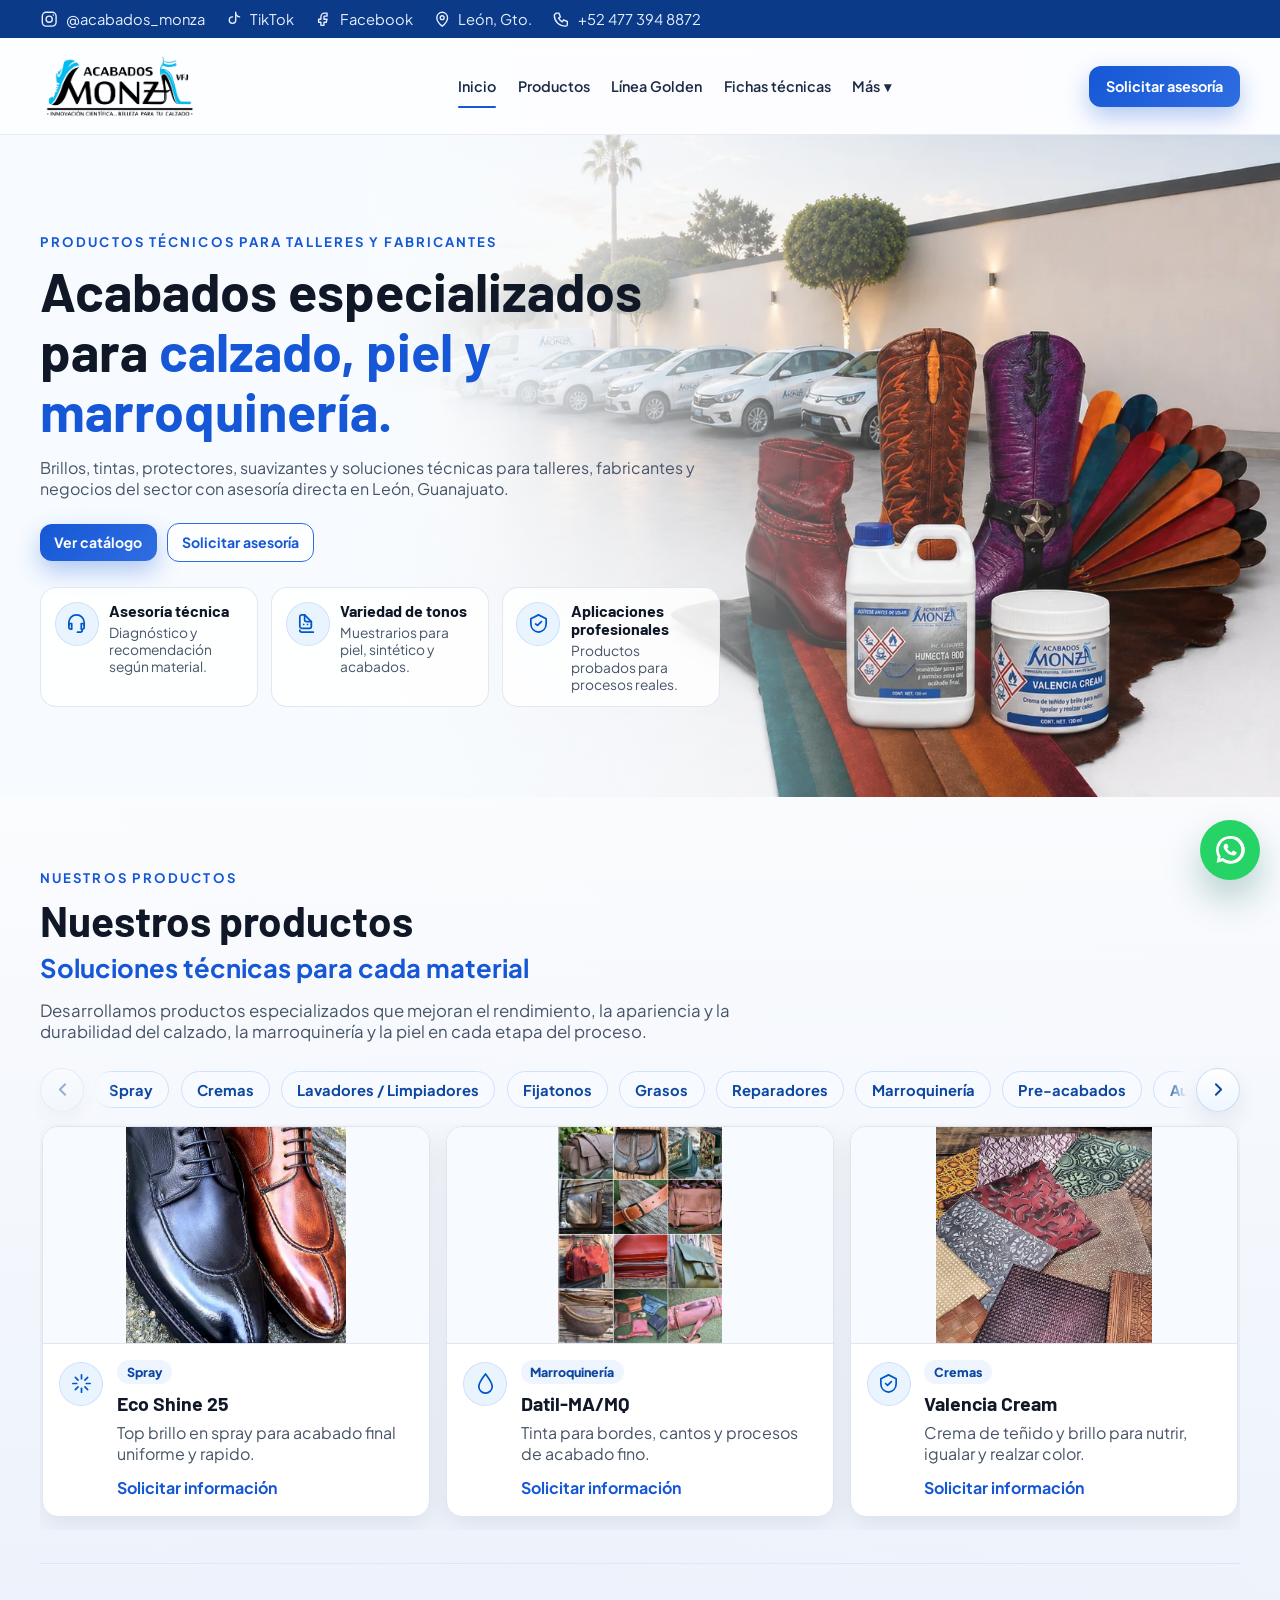
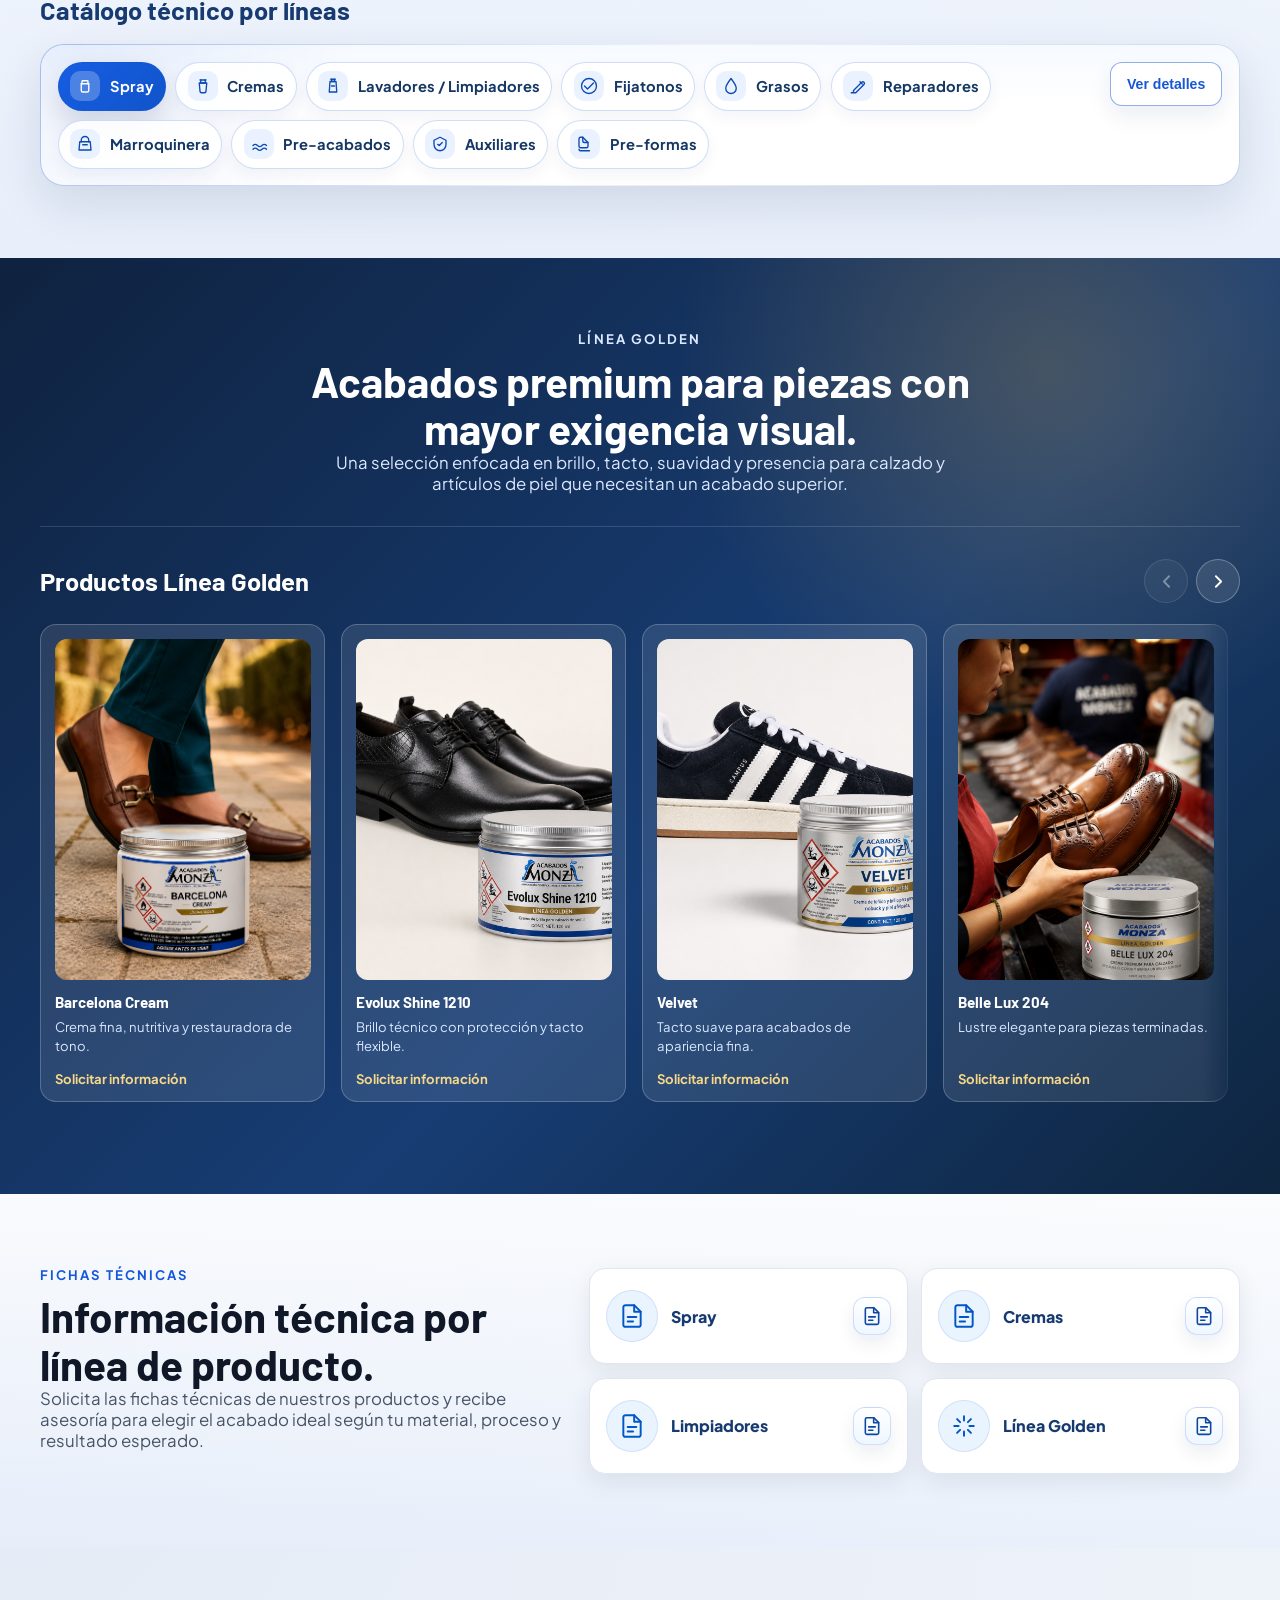
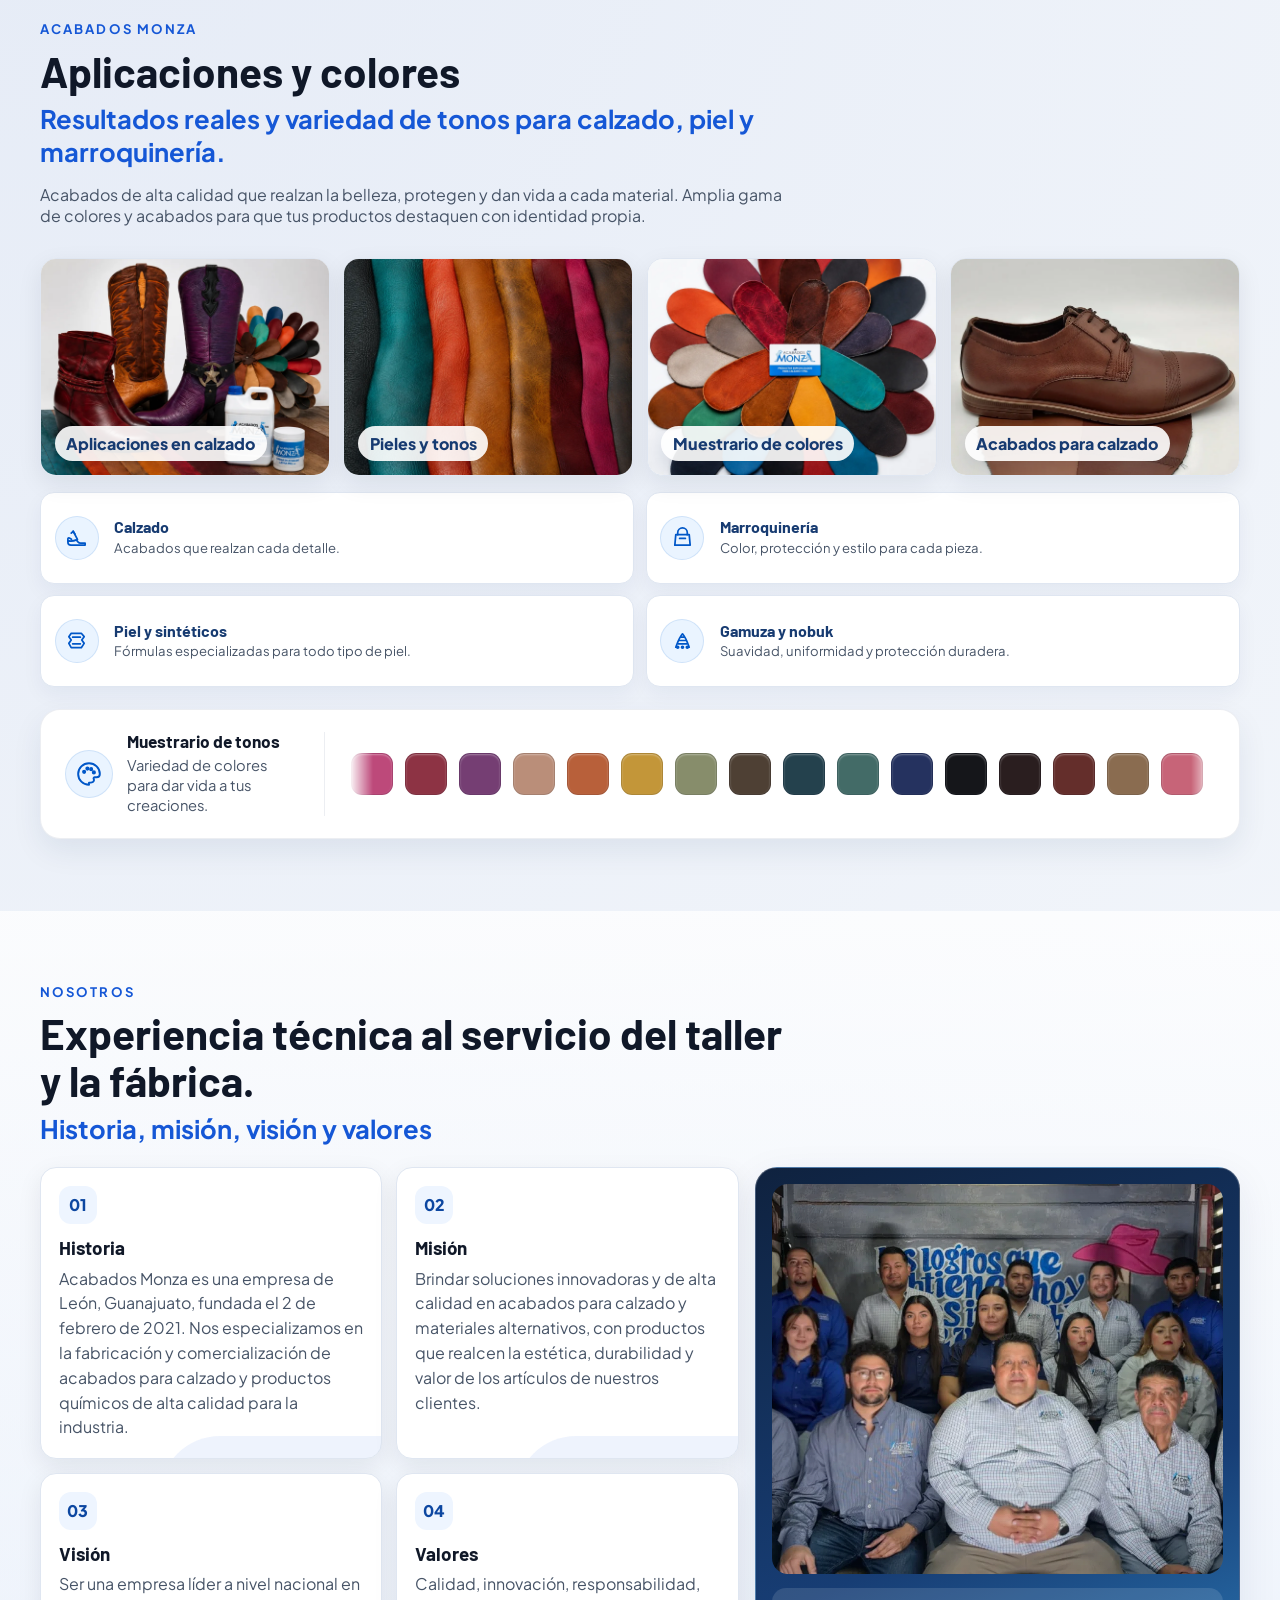
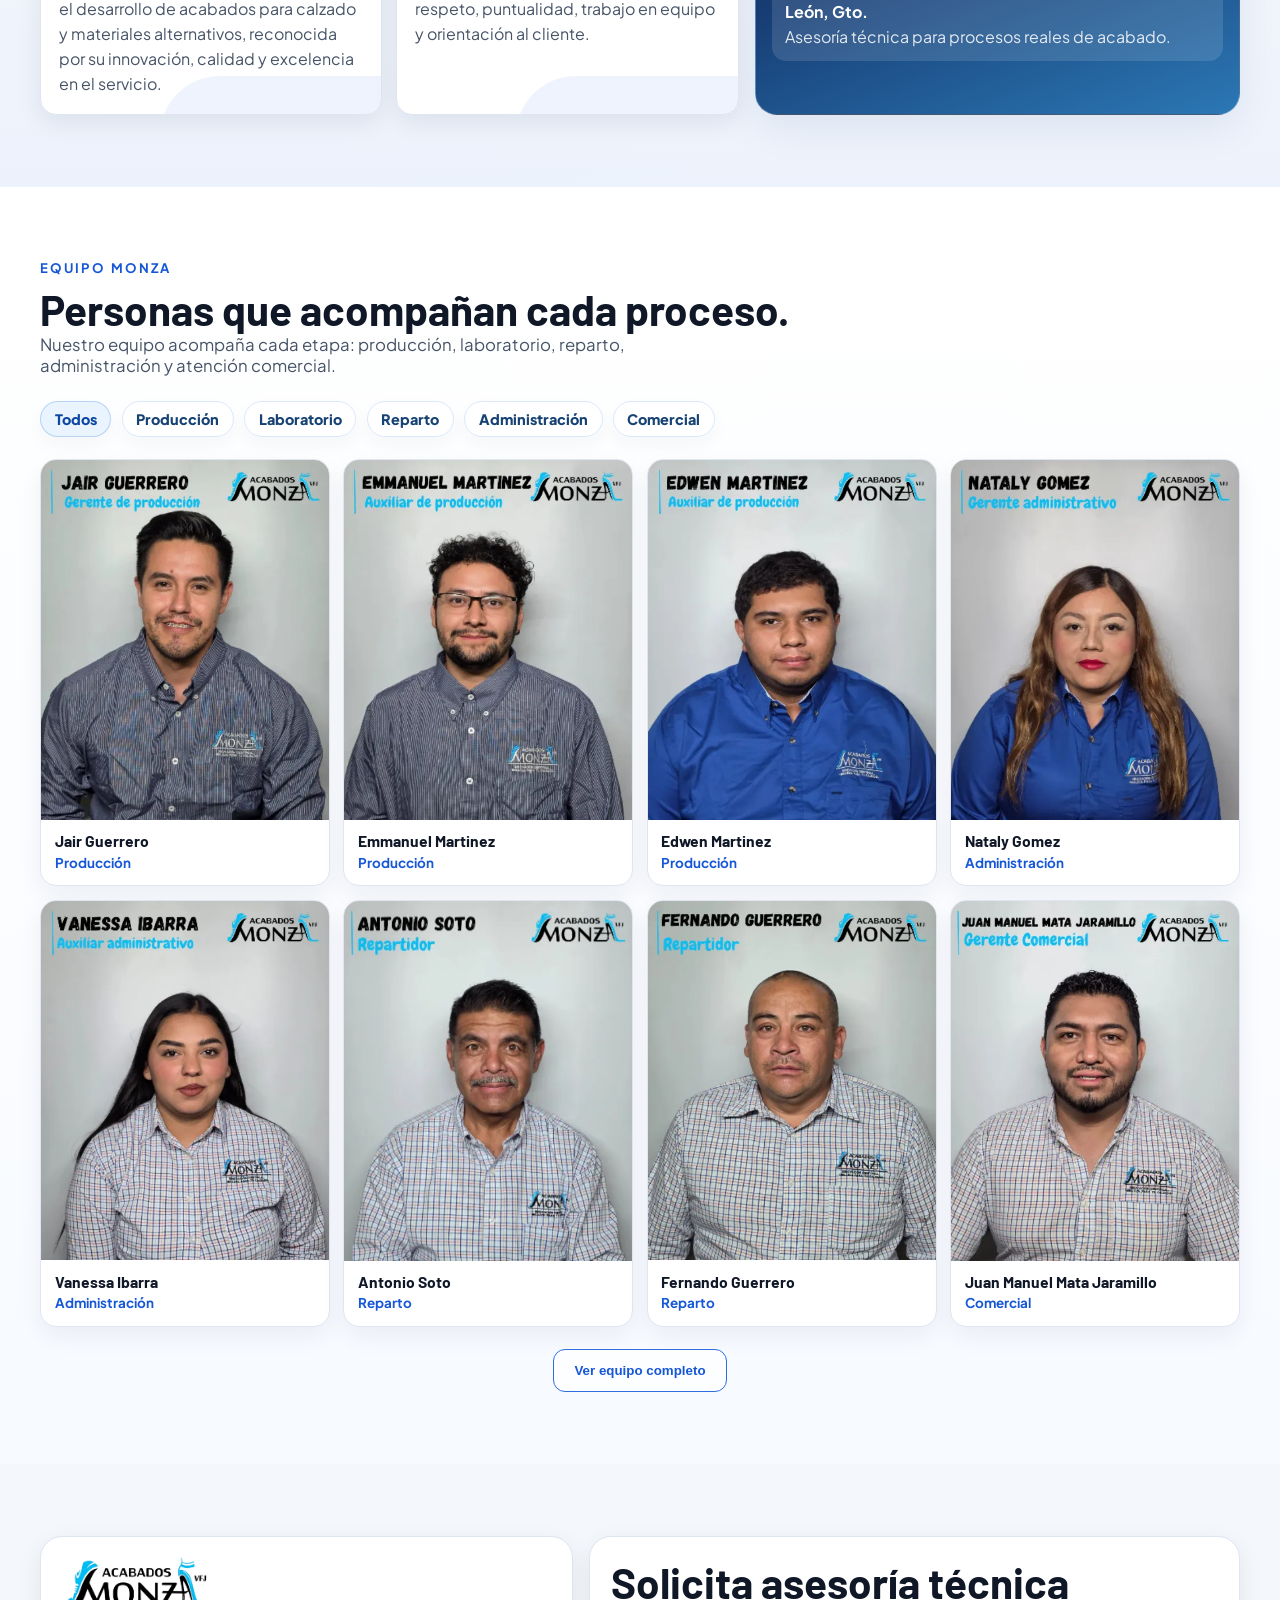
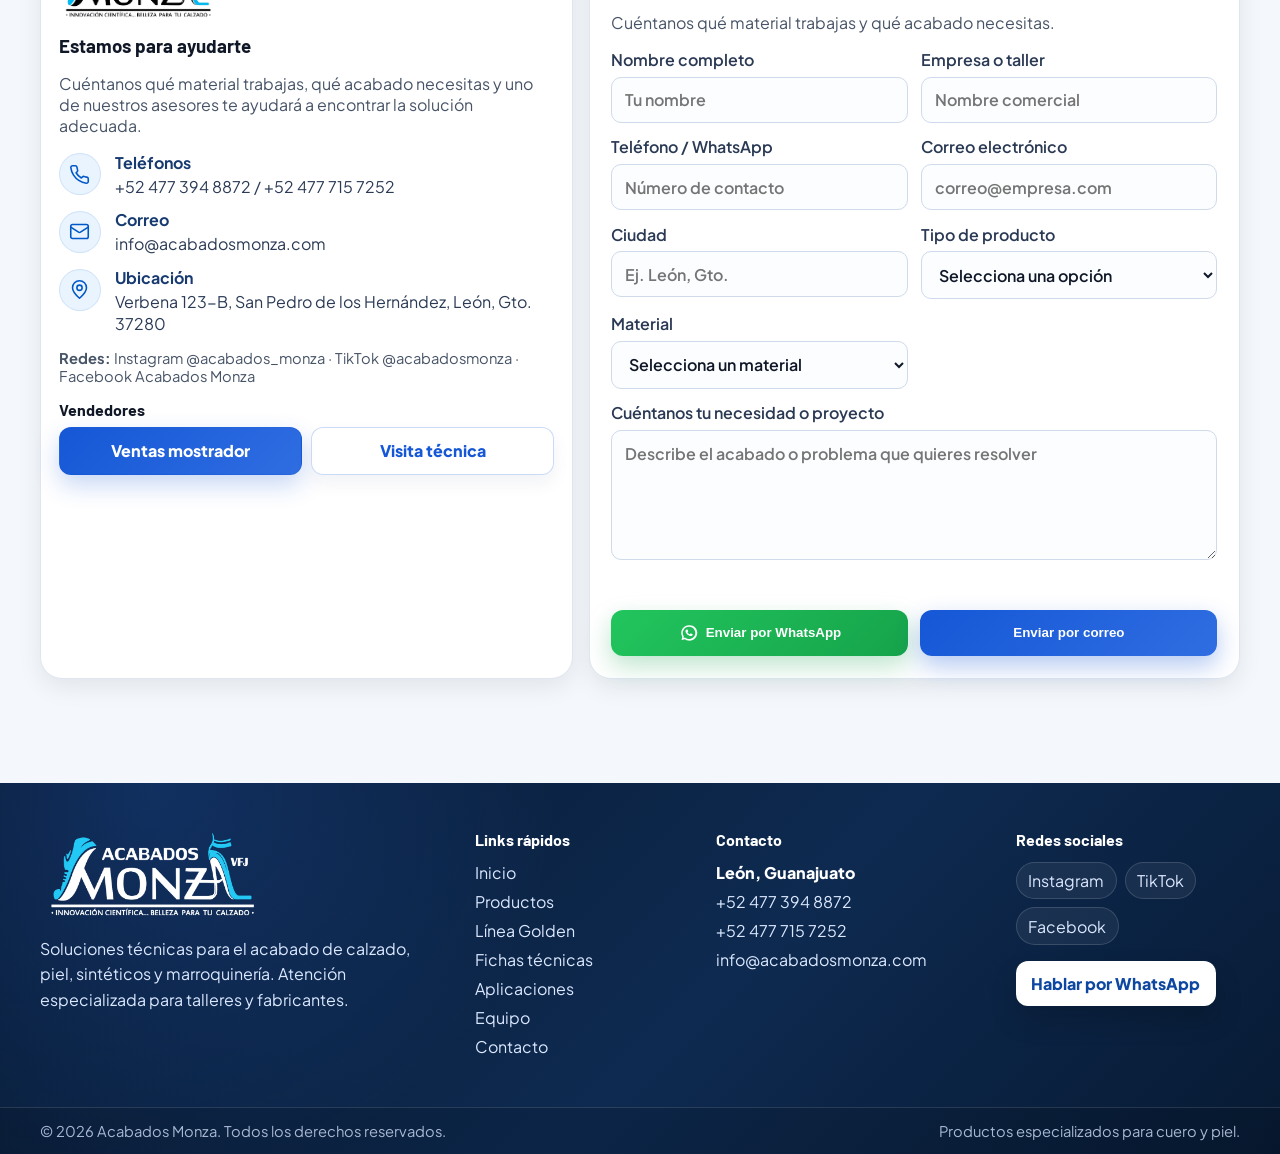
==== commit a068a7af: "Actualizar catálogo técnico y sección Golden" ====
--- a/index.html
+++ b/index.html
@@ -14,7 +14,7 @@
       href="https://fonts.googleapis.com/css2?family=Barlow:wght@400;500;600;700;800&family=Plus+Jakarta+Sans:wght@400;500;600;700;800&display=swap"
       rel="stylesheet"
     />
-    <link rel="stylesheet" href="styles.css?v=20260710-01" />
+    <link rel="stylesheet" href="styles.css?v=20260716-02" />
   </head>
   <body>
     <!-- Top Bar -->
@@ -254,7 +254,7 @@
               </article>
 
               <article class="product-card">
-              <div class="product-card__media"><img src="assets/products/6.webp" alt="Tinta Cantos" loading="lazy" /></div>
+              <div class="product-card__media"><img src="assets/products/6.png" alt="Tinta Cantos" loading="lazy" /></div>
               <div class="product-card__body">
                 <span class="icon-badge" aria-hidden="true"><svg viewBox="0 0 24 24" fill="none"><path d="m14.7 6.3 3 3"/><path d="M3 21h6l11-11a2.1 2.1 0 0 0-3-3L6 18v3Z"/></svg></span>
                 <div>
@@ -293,7 +293,7 @@
               </article>
 
               <article class="product-card">
-              <div class="product-card__media"><img src="assets/golden/Lavadores%20limpiadores.jpg" alt="Lavadores y Limpiadores" loading="lazy" /></div>
+              <div class="product-card__media"><img src="assets/golden/Lavadores limpiadores.jpg" alt="Lavadores y Limpiadores" loading="lazy" /></div>
               <div class="product-card__body">
                 <span class="icon-badge" aria-hidden="true"><svg viewBox="0 0 24 24" fill="none"><path d="M4 14c2-2 4-2 6 0s4 2 6 0 4-2 6 0"/><path d="M4 19c2-2 4-2 6 0s4 2 6 0 4-2 6 0"/></svg></span>
                 <div>
@@ -333,91 +333,101 @@
             </div>
           </div>
 
-          <div class="catalog-map" aria-label="Catalogo por categorias">
-            <a href="#contacto" class="feature-item catalog-map__link"><div><strong>Lavadores / Limpiadores</strong><span>Preparación de superficie antes de color y acabado.</span></div></a>
-            <a href="#contacto" class="feature-item catalog-map__link"><div><strong>Fijatonos</strong><span>Sellado de color para mejorar resistencia y uniformidad.</span></div></a>
-            <a href="#contacto" class="feature-item catalog-map__link"><div><strong>Grasos</strong><span>Acabados con tacto profundo para pieles de uso intenso.</span></div></a>
-            <a href="#contacto" class="feature-item catalog-map__link"><div><strong>Reparadores</strong><span>Productos para cantos, tacones y retoques de alto desgaste.</span></div></a>
-            <a href="#contacto" class="feature-item catalog-map__link"><div><strong>Marroquinería</strong><span>Tintas y productos para bordes, cantos y acabado fino.</span></div></a>
-            <a href="#contacto" class="feature-item catalog-map__link"><div><strong>Pre-acabados</strong><span>Suavizadores y preparadores antes del acabado final.</span></div></a>
-            <a href="#contacto" class="feature-item catalog-map__link"><div><strong>Auxiliares</strong><span>Productos auxiliares para procesos y aplicaciones especiales.</span></div></a>
-            <a href="#contacto" class="feature-item catalog-map__link"><div><strong>Pre-formas</strong><span>Auxiliares para procesos de armado y preparación.</span></div></a>
-          </div>
-
-          <div class="product-listing">
-            <h3 class="product-listing__title">Listado de productos por línea</h3>
-            <div class="product-listing__grid">
-
-              <article class="product-listing-card">
-                <span class="product-listing-card__cat">Spray</span>
-                <h3>Eco Shine 25</h3>
-                <p>Top brillo en spray para acabado final uniforme y rápido.</p>
-                <a href="#contacto">Solicitar información</a>
-              </article>
-
-              <article class="product-listing-card">
-                <span class="product-listing-card__cat">Cremas</span>
-                <h3>Valencia Cream</h3>
-                <p>Crema de teñido y brillo para nutrir, igualar y realzar color.</p>
-                <a href="#contacto">Solicitar información</a>
-              </article>
-
-              <article class="product-listing-card">
-                <span class="product-listing-card__cat">Lavadores / Limpiadores</span>
-                <h3>Línea Lavadores</h3>
-                <p>Preparación y limpieza de superficie antes del color y acabado final.</p>
-                <a href="#contacto">Solicitar información</a>
-              </article>
-
-              <article class="product-listing-card">
-                <span class="product-listing-card__cat">Fijatonos</span>
-                <h3>Línea Fijatonos</h3>
-                <p>Sellado de color para mejorar resistencia y uniformidad del acabado.</p>
-                <a href="#contacto">Solicitar información</a>
-              </article>
-
-              <article class="product-listing-card">
-                <span class="product-listing-card__cat">Grasos</span>
-                <h3>Línea Grasos</h3>
-                <p>Acabados con tacto profundo y protección para pieles de uso intenso.</p>
-                <a href="#contacto">Solicitar información</a>
-              </article>
-
-              <article class="product-listing-card">
-                <span class="product-listing-card__cat">Reparadores</span>
-                <h3>Tinta Cantos</h3>
-                <p>Producto para cantos, tacones y retoques de alto desgaste.</p>
-                <a href="#contacto">Solicitar información</a>
-              </article>
-
-              <article class="product-listing-card">
-                <span class="product-listing-card__cat">Marroquinería</span>
-                <h3>Datil-MA/MQ</h3>
-                <p>Tinta para bordes, cantos y procesos de acabado fino en marroquinería.</p>
-                <a href="#contacto">Solicitar información</a>
-              </article>
-
-              <article class="product-listing-card">
-                <span class="product-listing-card__cat">Pre-acabados</span>
-                <h3>Humecta 800</h3>
-                <p>Suavizador para piel y sintético antes del acabado final.</p>
-                <a href="#contacto">Solicitar información</a>
-              </article>
-
-              <article class="product-listing-card">
-                <span class="product-listing-card__cat">Auxiliares</span>
-                <h3>Línea Auxiliares</h3>
-                <p>Productos auxiliares para procesos y aplicaciones especiales de acabado.</p>
-                <a href="#contacto">Solicitar información</a>
-              </article>
-
-              <article class="product-listing-card">
-                <span class="product-listing-card__cat">Pre-formas</span>
-                <h3>Línea Pre-formas</h3>
-                <p>Auxiliares para procesos de armado y preparación del calzado.</p>
-                <a href="#contacto">Solicitar información</a>
-              </article>
-
+          <div class="product-listing product-catalog" data-line-catalog>
+            <h3 class="product-listing__title">Catálogo técnico por líneas</h3>
+
+            <div class="product-catalog__surface is-collapsed" data-catalog-surface>
+              <div class="product-catalog__head">
+                <div class="product-catalog__nav" role="tablist" aria-label="Líneas del catálogo técnico">
+                <button class="product-catalog__tab is-active" type="button" role="tab" aria-selected="true" data-line-key="spray">
+                  <span class="product-catalog__tab-icon" aria-hidden="true"><svg viewBox="0 0 24 24" fill="none"><path d="M7 9h10"/><path d="M8 9V6a1 1 0 0 1 1-1h6a1 1 0 0 1 1 1v3"/><path d="M7 9v9a2 2 0 0 0 2 2h6a2 2 0 0 0 2-2V9"/></svg></span>
+                  <span>Spray</span>
+                </button>
+
+                <button class="product-catalog__tab" type="button" role="tab" aria-selected="false" data-line-key="cremas">
+                  <span class="product-catalog__tab-icon" aria-hidden="true"><svg viewBox="0 0 24 24" fill="none"><path d="M8 4h8"/><path d="M9 4v4h6V4"/><path d="M7 8h10l-1 11a2 2 0 0 1-2 2h-4a2 2 0 0 1-2-2L7 8Z"/></svg></span>
+                  <span>Cremas</span>
+                </button>
+
+                <button class="product-catalog__tab" type="button" role="tab" aria-selected="false" data-line-key="lavadores">
+                  <span class="product-catalog__tab-icon" aria-hidden="true"><svg viewBox="0 0 24 24" fill="none"><path d="M9 3h6"/><path d="M10 3v3h4V3"/><path d="M8 6h8l1 14H7L8 6Z"/><path d="M10 12h4"/></svg></span>
+                  <span>Lavadores / Limpiadores</span>
+                </button>
+
+                <button class="product-catalog__tab" type="button" role="tab" aria-selected="false" data-line-key="fijatonos">
+                  <span class="product-catalog__tab-icon" aria-hidden="true"><svg viewBox="0 0 24 24" fill="none"><path d="m6 12 4 4 8-8"/><path d="M12 22a10 10 0 1 0 0-20 10 10 0 0 0 0 20Z"/></svg></span>
+                  <span>Fijatonos</span>
+                </button>
+
+                <button class="product-catalog__tab" type="button" role="tab" aria-selected="false" data-line-key="grasos">
+                  <span class="product-catalog__tab-icon" aria-hidden="true"><svg viewBox="0 0 24 24" fill="none"><path d="M12 22a7 7 0 0 0 7-7c0-4-7-13-7-13S5 11 5 15a7 7 0 0 0 7 7Z"/></svg></span>
+                  <span>Grasos</span>
+                </button>
+
+                <button class="product-catalog__tab" type="button" role="tab" aria-selected="false" data-line-key="reparadores">
+                  <span class="product-catalog__tab-icon" aria-hidden="true"><svg viewBox="0 0 24 24" fill="none"><path d="m14.7 6.3 3 3"/><path d="M3 21h6l11-11a2.1 2.1 0 0 0-3-3L6 18v3Z"/></svg></span>
+                  <span>Reparadores</span>
+                </button>
+
+                <button class="product-catalog__tab" type="button" role="tab" aria-selected="false" data-line-key="marroquineria">
+                  <span class="product-catalog__tab-icon" aria-hidden="true"><svg viewBox="0 0 24 24" fill="none"><path d="M7 9V7a5 5 0 0 1 10 0v2"/><path d="M5 9h14l1 11H4L5 9Z"/><path d="M9 13h6"/></svg></span>
+                  <span>Marroquinera</span>
+                </button>
+
+                <button class="product-catalog__tab" type="button" role="tab" aria-selected="false" data-line-key="preacabados">
+                  <span class="product-catalog__tab-icon" aria-hidden="true"><svg viewBox="0 0 24 24" fill="none"><path d="M4 14c2-2 4-2 6 0s4 2 6 0 4-2 6 0"/><path d="M4 19c2-2 4-2 6 0s4 2 6 0 4-2 6 0"/></svg></span>
+                  <span>Pre-acabados</span>
+                </button>
+
+                <button class="product-catalog__tab" type="button" role="tab" aria-selected="false" data-line-key="auxiliares">
+                  <span class="product-catalog__tab-icon" aria-hidden="true"><svg viewBox="0 0 24 24" fill="none"><path d="M9 12.5 11 14l4-4"/><path d="M12 3 4 7v5c0 5 3.4 8.4 8 9 4.6-.6 8-4 8-9V7l-8-4Z"/></svg></span>
+                  <span>Auxiliares</span>
+                </button>
+
+                <button class="product-catalog__tab" type="button" role="tab" aria-selected="false" data-line-key="preformas">
+                  <span class="product-catalog__tab-icon" aria-hidden="true"><svg viewBox="0 0 24 24" fill="none"><path d="M4 19a2 2 0 0 0 2 2h12"/><path d="M6 17a2 2 0 0 1-2-2V5a2 2 0 0 1 2-2h3l7 7v5a2 2 0 0 1-2 2H6Z"/><path d="M9 3v5a2 2 0 0 0 2 2h5"/></svg></span>
+                  <span>Pre-formas</span>
+                </button>
+
+                </div>
+
+                <button
+                  class="btn btn--ghost product-catalog__toggle"
+                  type="button"
+                  data-catalog-toggle
+                  aria-expanded="false"
+                  aria-controls="catalogo-lineas-detalle"
+                >
+                  Ver detalles
+                </button>
+              </div>
+
+              <article id="catalogo-lineas-detalle" class="product-catalog__detail" role="tabpanel" aria-live="polite" hidden>
+                <span class="product-catalog__pill" data-line-label>Spray</span>
+                <h3 class="product-catalog__line-title" data-line-title>Línea Spray</h3>
+                <p class="product-catalog__line-description" data-line-description>
+                  Top brillo para acabado final uniforme y secado rápido en procesos de producción.
+                </p>
+
+                <div class="product-catalog__products">
+                  <h4>Productos principales</h4>
+                  <ul data-line-products>
+                    <li>Eco Shine 25</li>
+                    <li>Evolux Shine 1210</li>
+                    <li>Brillo Express</li>
+                  </ul>
+                </div>
+
+                <a
+                  class="btn btn--primary product-catalog__cta"
+                  data-line-cta
+                  href="https://wa.me/5214773948872?text=Hola%20Acabados%20Monza%2C%20quiero%20informaci%C3%B3n%20de%20la%20L%C3%ADnea%20Spray."
+                  target="_blank"
+                  rel="noopener noreferrer"
+                >
+                  Solicitar información por WhatsApp
+                </a>
+              </article>
             </div>
           </div>
         </div>
@@ -434,51 +444,52 @@
               de piel que necesitan un acabado superior.
             </p>
           </div>
-          <div class="golden-carousel" data-golden-slider aria-label="Productos Línea Golden">
-            <div class="golden-grid">
-              <article><span></span><h3>Barcelona Cream</h3><p>Crema fina, nutritiva y restauradora de tono.</p></article>
-              <article><span></span><h3>Evolux Shine 1210</h3><p>Brillo técnico con protección y tacto flexible.</p></article>
-              <article><span></span><h3>Velvet</h3><p>Tacto suave para acabados de apariencia fina.</p></article>
-              <article><span></span><h3>Belle Lux 204</h3><p>Lustre elegante para piezas terminadas.</p></article>
-              <article><span></span><h3>Graso Sport</h3><p>Acabado graso para piel de uso rudo.</p></article>
-            </div>
-          </div>
         </div>
         <div class="container">
-          <div class="golden-listing">
-            <h3 class="golden-listing__title">Productos Línea Golden</h3>
+          <div class="golden-listing" data-golden-products-slider>
+            <div class="golden-listing__head">
+              <h3 class="golden-listing__title">Productos Línea Golden</h3>
+              <div class="golden-listing__controls" aria-label="Navegar productos Línea Golden">
+                <button class="golden-listing__button" type="button" data-golden-products-prev aria-label="Producto Golden anterior">
+                  <svg viewBox="0 0 24 24" fill="none" aria-hidden="true"><path d="m15 18-6-6 6-6"/></svg>
+                </button>
+                <button class="golden-listing__button" type="button" data-golden-products-next aria-label="Producto Golden siguiente">
+                  <svg viewBox="0 0 24 24" fill="none" aria-hidden="true"><path d="m9 6 6 6-6 6"/></svg>
+                </button>
+              </div>
+            </div>
             <div class="golden-listing__grid">
 
               <article class="golden-product-card">
-                <div class="golden-product-card__img golden-product-card__img--barcelona"></div>
+                <img class="golden-product-card__img" src="assets/golden/barcelona.png" alt="Barcelona Cream" loading="lazy" />
                 <h3>Barcelona Cream</h3>
                 <p>Crema fina, nutritiva y restauradora de tono.</p>
                 <a href="#contacto">Solicitar información</a>
               </article>
 
               <article class="golden-product-card">
-                <div class="golden-product-card__img golden-product-card__img--evolux"></div>
+                <img class="golden-product-card__img" src="assets/golden/evolux shine 1210.png" alt="Evolux Shine 1210" loading="lazy" />
                 <h3>Evolux Shine 1210</h3>
                 <p>Brillo técnico con protección y tacto flexible.</p>
                 <a href="#contacto">Solicitar información</a>
               </article>
 
               <article class="golden-product-card">
-                <div class="golden-product-card__img golden-product-card__img--velvet"></div>
+                <img class="golden-product-card__img" src="assets/golden/velvet.png" alt="Velvet" loading="lazy" />
                 <h3>Velvet</h3>
                 <p>Tacto suave para acabados de apariencia fina.</p>
                 <a href="#contacto">Solicitar información</a>
               </article>
 
               <article class="golden-product-card">
-                <div class="golden-product-card__img golden-product-card__img--belle"></div>
+                <img class="golden-product-card__img" src="assets/golden/belle lux204.png" alt="Belle Lux 204" loading="lazy" />
                 <h3>Belle Lux 204</h3>
                 <p>Lustre elegante para piezas terminadas.</p>
                 <a href="#contacto">Solicitar información</a>
               </article>
 
               <article class="golden-product-card">
-                <div class="golden-product-card__img golden-product-card__img--graso"></div>
+                <img class="golden-product-card__img" src="assets/golden/Graso.jpg" alt="Graso Sport" loading="lazy" />
                 <h3>Graso Sport</h3>
                 <p>Acabado graso para piel de uso rudo.</p>
                 <a href="#contacto">Solicitar información</a>
@@ -837,6 +848,6 @@
       <svg viewBox="0 0 32 32" aria-hidden="true"><path d="M16 3.5A12.4 12.4 0 0 0 5.2 22l-1.1 5.3 5.4-1.4A12.4 12.4 0 1 0 16 3.5Zm0 2.4a10 10 0 0 1 8.5 15.3A10 10 0 0 1 10 23.4l-.4-.2-2.4.6.5-2.3-.2-.4A10 10 0 0 1 16 5.9Zm-4 4.7c-.2 0-.5.1-.7.3-.7.6-1 1.5-1 2.4 0 .7.3 1.5.8 2.2 1.2 2 2.8 3.6 4.9 4.6 1.7.8 2.7.9 3.6.7 1-.2 1.8-.9 2.1-1.7.2-.5.2-1 .1-1.2-.1-.2-.3-.3-.6-.4l-2-.9c-.3-.1-.6-.1-.8.2l-.9 1.1c-.2.2-.4.2-.7.1-1.3-.6-2.4-1.5-3.1-2.8-.1-.2-.1-.5.1-.7l.7-.8c.2-.2.2-.5.1-.8l-.9-2c-.1-.3-.4-.5-.7-.5h-1Z"/></svg>
     </a>
 
-    <script src="script.js?v=20260710-01"></script>
+    <script src="script.js?v=20260716-01"></script>
   </body>
 </html>
--- a/styles.css
+++ b/styles.css
@@ -699,61 +699,6 @@
   font-weight: 700;
 }
 
-.catalog-map {
-  margin-top: 1rem;
-  display: grid;
-  grid-template-columns: repeat(4, minmax(0, 1fr));
-  gap: 0.85rem;
-}
-
-.catalog-map article,
-.catalog-map a.feature-item {
-  min-height: 116px;
-  background: #fff;
-  border: 1px solid var(--line);
-  border-radius: var(--radius-md);
-  padding: 0.95rem 1rem;
-  box-shadow: var(--shadow-card);
-  text-decoration: none;
-  color: inherit;
-}
-
-.catalog-map a.feature-item {
-  transition: transform 0.2s ease, box-shadow 0.2s ease, border-color 0.2s ease;
-}
-
-.catalog-map a.feature-item:hover,
-.catalog-map a.feature-item:focus-visible {
-  transform: translateY(-2px);
-  box-shadow: 0 16px 36px rgba(17, 40, 92, 0.14);
-  border-color: rgba(21, 87, 214, 0.22);
-}
-
-.catalog-map .feature-item {
-  display: block;
-}
-
-.catalog-map .feature-item > div {
-  padding-top: 0;
-}
-
-.catalog-map strong,
-.catalog-map span {
-  display: block;
-}
-
-.catalog-map strong {
-  color: #173b71;
-  margin-bottom: 0.35rem;
-  line-height: 1.15;
-}
-
-.catalog-map span {
-  color: var(--ink-soft);
-  font-size: 0.93rem;
-  line-height: 1.35;
-}
-
 /* Golden line */
 .golden-section {
   background:
@@ -769,10 +714,27 @@
 }
 
 .golden-layout {
-  display: grid;
-  grid-template-columns: 0.8fr 1.2fr;
-  gap: 1.4rem;
-  align-items: center;
+  display: flex;
+  justify-content: center;
+  text-align: center;
+}
+
+.golden-layout > div {
+  width: min(100%, 720px);
+  margin-inline: auto;
+  text-align: center;
+}
+
+.golden-layout .eyebrow,
+.golden-layout h2 {
+  margin-inline: auto;
+  text-align: center;
+}
+
+.golden-layout .section__text {
+  max-width: 680px;
+  margin-inline: auto;
+  text-align: center;
 }
 
 .golden-carousel {
@@ -1759,7 +1721,6 @@
     flex-basis: calc((100% - 1rem) / 2);
   }
 
-  .catalog-map,
   .golden-grid {
     grid-template-columns: repeat(2, minmax(0, 1fr));
   }
@@ -1873,7 +1834,6 @@
     scroll-snap-align: start;
   }
 
-  .catalog-map,
   .sheet-grid,
   .about-grid,
   .video-reels,
@@ -1913,10 +1873,6 @@
     width: 54px;
     height: 54px;
     border-radius: 16px;
-  }
-
-  .catalog-map {
-    grid-template-columns: repeat(2, minmax(0, 1fr));
   }
 
   .golden-carousel {
@@ -2181,59 +2137,203 @@
   color: #173b71;
 }
 
-.product-listing__grid {
+.product-catalog {
+  margin-top: 2.1rem;
+}
+
+.product-catalog__surface {
+  position: relative;
+  background:
+    linear-gradient(#ffffff, #ffffff) padding-box,
+    linear-gradient(135deg, rgba(21, 87, 214, 0.34), rgba(255, 255, 255, 0.2), rgba(13, 71, 161, 0.18)) border-box;
+  border: 1px solid transparent;
+  border-radius: 24px;
+  box-shadow: 0 18px 46px rgba(17, 40, 92, 0.12);
+  padding: 0.95rem;
+  display: grid;
+  gap: 0.9rem;
+  overflow: hidden;
+}
+
+.product-catalog__surface::before {
+  content: "";
+  position: absolute;
+  inset: 0;
+  pointer-events: none;
+  background:
+    radial-gradient(circle at 3% 0%, rgba(21, 87, 214, 0.08), transparent 24%),
+    linear-gradient(180deg, rgba(240, 246, 255, 0.58), rgba(255, 255, 255, 0) 44%);
+}
+
+.product-catalog__surface > * {
+  position: relative;
+  z-index: 1;
+}
+
+.product-catalog__head {
+  display: grid;
+  grid-template-columns: minmax(0, 1fr) auto;
+  gap: 0.9rem;
+  align-items: start;
+  padding: 0.1rem;
+}
+
+.product-catalog__nav {
+  display: flex;
+  flex-wrap: wrap;
+  gap: 0.58rem;
+  align-items: center;
+}
+
+.product-catalog__tab {
+  width: auto;
+  min-width: max-content;
+  border: 1px solid rgba(21, 87, 214, 0.2);
+  border-radius: 999px;
+  background: rgba(255, 255, 255, 0.88);
+  color: #153764;
+  padding: 0.52rem 0.7rem;
+  display: inline-flex;
+  align-items: center;
+  gap: 0.62rem;
+  text-align: left;
+  font: inherit;
+  font-weight: 700;
+  font-size: 0.92rem;
+  cursor: pointer;
+  box-shadow: 0 6px 16px rgba(17, 40, 92, 0.05);
+  transition: transform 0.2s ease, border-color 0.2s ease, box-shadow 0.2s ease, background 0.2s ease;
+}
+
+.product-catalog__tab:hover,
+.product-catalog__tab:focus-visible {
+  transform: translateY(-1px);
+  border-color: rgba(21, 87, 214, 0.34);
+  box-shadow: 0 12px 24px rgba(17, 40, 92, 0.08);
+}
+
+.product-catalog__tab.is-active {
+  border-color: rgba(21, 87, 214, 0.45);
+  background: linear-gradient(135deg, #165de2 0%, #1154ca 100%);
+  color: #fff;
+  box-shadow: 0 14px 28px rgba(17, 40, 92, 0.16);
+}
+
+.product-catalog__tab-icon {
+  width: 30px;
+  height: 30px;
+  border-radius: 10px;
+  display: inline-flex;
+  align-items: center;
+  justify-content: center;
+  background: #eaf2ff;
+  color: #0d4ab2;
+  flex-shrink: 0;
+}
+
+.product-catalog__tab.is-active .product-catalog__tab-icon {
+  background: rgba(255, 255, 255, 0.24);
+  color: #fff;
+}
+
+.product-catalog__tab-icon svg {
+  width: 18px;
+  height: 18px;
+  stroke: currentColor;
+  stroke-width: 1.8;
+  stroke-linecap: round;
+  stroke-linejoin: round;
+}
+
+.product-catalog__detail {
+  min-width: 0;
+  border-radius: 20px;
+  background:
+    linear-gradient(180deg, rgba(247, 250, 255, 0.96), rgba(239, 245, 255, 0.92));
+  border: 1px solid rgba(21, 87, 214, 0.14);
+  padding: 1.25rem;
+  display: grid;
+  gap: 0.9rem;
+  box-shadow: inset 0 1px 0 rgba(255, 255, 255, 0.88), 0 12px 28px rgba(17, 40, 92, 0.06);
+}
+
+.product-catalog__detail[hidden] {
+  display: none;
+}
+
+.product-catalog__toggle {
+  min-height: 44px;
+  white-space: nowrap;
+  padding-inline: 1rem;
+  font-size: 0.88rem;
+  align-self: start;
+  border-color: rgba(21, 87, 214, 0.48);
+  background: #fff;
+  box-shadow: 0 10px 22px rgba(17, 40, 92, 0.08);
+}
+
+.product-catalog__pill {
+  width: fit-content;
+  border-radius: 999px;
+  background: #e8f1ff;
+  color: var(--blue-700);
+  padding: 0.22rem 0.62rem;
+  font-size: 0.78rem;
+  font-weight: 800;
+}
+
+.product-catalog__line-title {
+  margin: 0;
+  font-size: clamp(1.45rem, 2.4vw, 2.2rem);
+  color: #0f2d5a;
+}
+
+.product-catalog__line-description {
+  margin: 0;
+  max-width: 58ch;
+  font-size: 1rem;
+  line-height: 1.55;
+  color: #4b5d78;
+}
+
+.product-catalog__products {
+  border-top: 1px solid #e1e8f3;
+  padding-top: 0.95rem;
+}
+
+.product-catalog__products h4 {
+  margin: 0 0 0.7rem;
+  color: #173b71;
+  font-size: 0.96rem;
+  letter-spacing: 0.01em;
+}
+
+.product-catalog__products ul {
+  margin: 0;
+  padding: 0;
+  list-style: none;
   display: grid;
   grid-template-columns: repeat(3, minmax(0, 1fr));
-  gap: 0.85rem;
-}
-
-.product-listing-card {
-  background: var(--white);
-  border: 1px solid var(--line);
-  border-radius: var(--radius-md);
-  padding: 1rem 1rem 1.1rem;
-  box-shadow: var(--shadow-card);
-  display: flex;
-  flex-direction: column;
-  gap: 0.35rem;
-  transition: transform 0.2s ease, box-shadow 0.2s ease;
-}
-
-.product-listing-card:hover {
-  transform: translateY(-2px);
-  box-shadow: 0 14px 32px rgba(17, 40, 92, 0.12);
-}
-
-.product-listing-card__cat {
-  display: inline-flex;
+  gap: 0.62rem;
+}
+
+.product-catalog__products li {
+  border: 1px solid rgba(21, 87, 214, 0.14);
+  background: rgba(255, 255, 255, 0.92);
+  border-radius: 12px;
+  padding: 0.62rem 0.66rem;
+  font-size: 0.88rem;
+  font-weight: 700;
+  color: #24466f;
+  line-height: 1.3;
+  box-shadow: 0 8px 18px rgba(17, 40, 92, 0.04);
+}
+
+.product-catalog__cta {
+  margin-top: 0.1rem;
   width: fit-content;
-  background: #eef5ff;
-  border-radius: 999px;
-  padding: 0.22rem 0.65rem;
-  color: var(--blue-700);
-  font-size: 0.76rem;
-  font-weight: 800;
-  margin-bottom: 0.2rem;
-}
-
-.product-listing-card h3 {
-  font-size: 1.05rem;
-  color: #173b71;
-  margin: 0;
-}
-
-.product-listing-card p {
-  margin: 0;
-  font-size: 0.87rem;
-  line-height: 1.45;
-}
-
-.product-listing-card a {
-  margin-top: auto;
-  padding-top: 0.5rem;
-  color: var(--blue-600);
-  font-weight: 700;
-  font-size: 0.9rem;
+  padding-inline: 1.05rem;
+  font-size: 0.94rem;
 }
 
 /* Product card placeholder media */
@@ -2255,27 +2355,89 @@
   padding-bottom: 0.5rem;
 }
 
+.golden-listing__head {
+  display: flex;
+  align-items: center;
+  justify-content: space-between;
+  gap: 1rem;
+  margin-bottom: 1.2rem;
+}
+
 .golden-listing__title {
-  margin: 0 0 1.2rem;
+  margin: 0;
   font-size: clamp(1.15rem, 2.2vw, 1.6rem);
   color: #fff;
 }
 
+.golden-listing__controls {
+  display: flex;
+  align-items: center;
+  gap: 0.5rem;
+}
+
+.golden-listing__button {
+  width: 44px;
+  height: 44px;
+  display: grid;
+  place-items: center;
+  border: 1px solid rgba(255, 255, 255, 0.28);
+  border-radius: 999px;
+  background: rgba(255, 255, 255, 0.1);
+  color: #fff;
+  cursor: pointer;
+  transition: transform 0.2s ease, background 0.2s ease, opacity 0.2s ease;
+}
+
+.golden-listing__button svg {
+  width: 21px;
+  height: 21px;
+  stroke: currentColor;
+  stroke-width: 2.1;
+  stroke-linecap: round;
+  stroke-linejoin: round;
+}
+
+.golden-listing__button:hover,
+.golden-listing__button:focus-visible {
+  transform: translateY(-1px);
+  background: rgba(255, 255, 255, 0.18);
+}
+
+.golden-listing__button:disabled {
+  opacity: 0.42;
+  cursor: default;
+  transform: none;
+}
+
 .golden-listing__grid {
-  display: grid;
-  grid-template-columns: repeat(5, minmax(0, 1fr));
-  gap: 0.85rem;
+  display: flex;
+  gap: 1rem;
+  overflow-x: auto;
+  overflow-y: hidden;
+  padding: 0.1rem 0.15rem 0.75rem;
+  scroll-snap-type: x mandatory;
+  scrollbar-width: none;
+  -webkit-overflow-scrolling: touch;
+  touch-action: pan-x;
+  mask-image: linear-gradient(to right, black 0, black calc(100% - 38px), transparent 100%);
+}
+
+.golden-listing__grid::-webkit-scrollbar {
+  display: none;
 }
 
 .golden-product-card {
+  flex: 0 0 clamp(230px, 23vw, 285px);
+  min-height: 430px;
+  scroll-snap-align: start;
   background: rgba(255, 255, 255, 0.1);
   border: 1px solid rgba(255, 255, 255, 0.22);
   border-radius: var(--radius-md);
-  padding: 0.9rem;
+  padding: 0.85rem;
   backdrop-filter: blur(10px);
   display: flex;
   flex-direction: column;
-  gap: 0.3rem;
+  gap: 0.45rem;
   transition: transform 0.2s ease, background 0.2s ease;
 }
 
@@ -2285,30 +2447,16 @@
 }
 
 .golden-product-card__img {
-  height: 88px;
-  border-radius: 10px;
-  margin-bottom: 0.5rem;
+  width: 100%;
+  height: auto;
+  aspect-ratio: 3 / 4;
+  display: block;
+  object-fit: cover;
+  object-position: center;
+  border-radius: 12px;
+  margin-bottom: 0.45rem;
+  background: rgba(255, 255, 255, 0.08);
   box-shadow: inset 0 0 0 1px rgba(255, 255, 255, 0.28);
-}
-
-.golden-product-card__img--barcelona {
-  background: linear-gradient(160deg, #f7d889 0%, #c59a3d 60%, #a07828 100%);
-}
-
-.golden-product-card__img--evolux {
-  background: linear-gradient(160deg, #dbeeff 0%, #1557d6 65%, #0d3b99 100%);
-}
-
-.golden-product-card__img--velvet {
-  background: linear-gradient(160deg, #283d4f 0%, #6f7c88 52%, #d9d3c7 100%);
-}
-
-.golden-product-card__img--belle {
-  background: linear-gradient(160deg, #f0e6c0 0%, #c59a3d 50%, #8b6914 100%);
-}
-
-.golden-product-card__img--graso {
-  background: linear-gradient(160deg, #c4845a 0%, #7a4a38 55%, #5c3020 100%);
 }
 
 .golden-product-card h3 {
@@ -2334,21 +2482,106 @@
 
 /* Responsive: new components */
 @media (max-width: 1060px) {
-  .product-listing__grid {
+  .product-catalog__products ul {
     grid-template-columns: repeat(2, minmax(0, 1fr));
   }
 
-  .golden-listing__grid {
-    grid-template-columns: repeat(3, minmax(0, 1fr));
+  .golden-product-card {
+    flex-basis: clamp(220px, 34vw, 270px);
   }
 }
 
 @media (max-width: 720px) {
-  .product-listing__grid {
+  .product-catalog {
+    margin-top: 1.6rem;
+  }
+
+  .product-catalog__surface {
+    padding: 0.85rem;
+    border-radius: 20px;
     grid-template-columns: 1fr;
-  }
-
-  .golden-listing__grid {
-    grid-template-columns: repeat(2, minmax(0, 1fr));
+    gap: 0.78rem;
+  }
+
+  .product-catalog__head {
+    grid-template-columns: 1fr;
+    gap: 0.6rem;
+  }
+
+  .product-catalog__nav {
+    display: flex;
+    flex-wrap: nowrap;
+    gap: 0.55rem;
+    overflow-x: auto;
+    overflow-y: hidden;
+    padding: 0 0 0.28rem;
+    border-right: 0;
+    border-bottom: 1px solid rgba(15, 45, 90, 0.1);
+    scrollbar-width: none;
+    scroll-snap-type: x proximity;
+  }
+
+  .product-catalog__nav::-webkit-scrollbar {
+    display: none;
+  }
+
+  .product-catalog__tab {
+    width: auto;
+    min-width: max-content;
+    scroll-snap-align: start;
+    border-radius: 999px;
+    padding: 0.52rem 0.72rem;
+    font-size: 0.84rem;
+  }
+
+  .product-catalog__toggle {
+    width: 100%;
+  }
+
+  .product-catalog__tab-icon {
+    width: 24px;
+    height: 24px;
+    border-radius: 8px;
+  }
+
+  .product-catalog__tab-icon svg {
+    width: 15px;
+    height: 15px;
+  }
+
+  .product-catalog__detail {
+    padding: 1.08rem;
+    border-radius: 16px;
+  }
+
+  .product-catalog__line-title {
+    font-size: 1.75rem;
+  }
+
+  .product-catalog__line-description {
+    font-size: 0.93rem;
+    line-height: 1.45;
+  }
+
+  .product-catalog__products ul {
+    grid-template-columns: 1fr;
+  }
+
+  .product-catalog__cta {
+    width: 100%;
+  }
+
+  .golden-listing__head {
+    align-items: flex-start;
+  }
+
+  .golden-listing__button {
+    width: 40px;
+    height: 40px;
+  }
+
+  .golden-product-card {
+    flex-basis: min(78vw, 270px);
+    min-height: 410px;
   }
 }
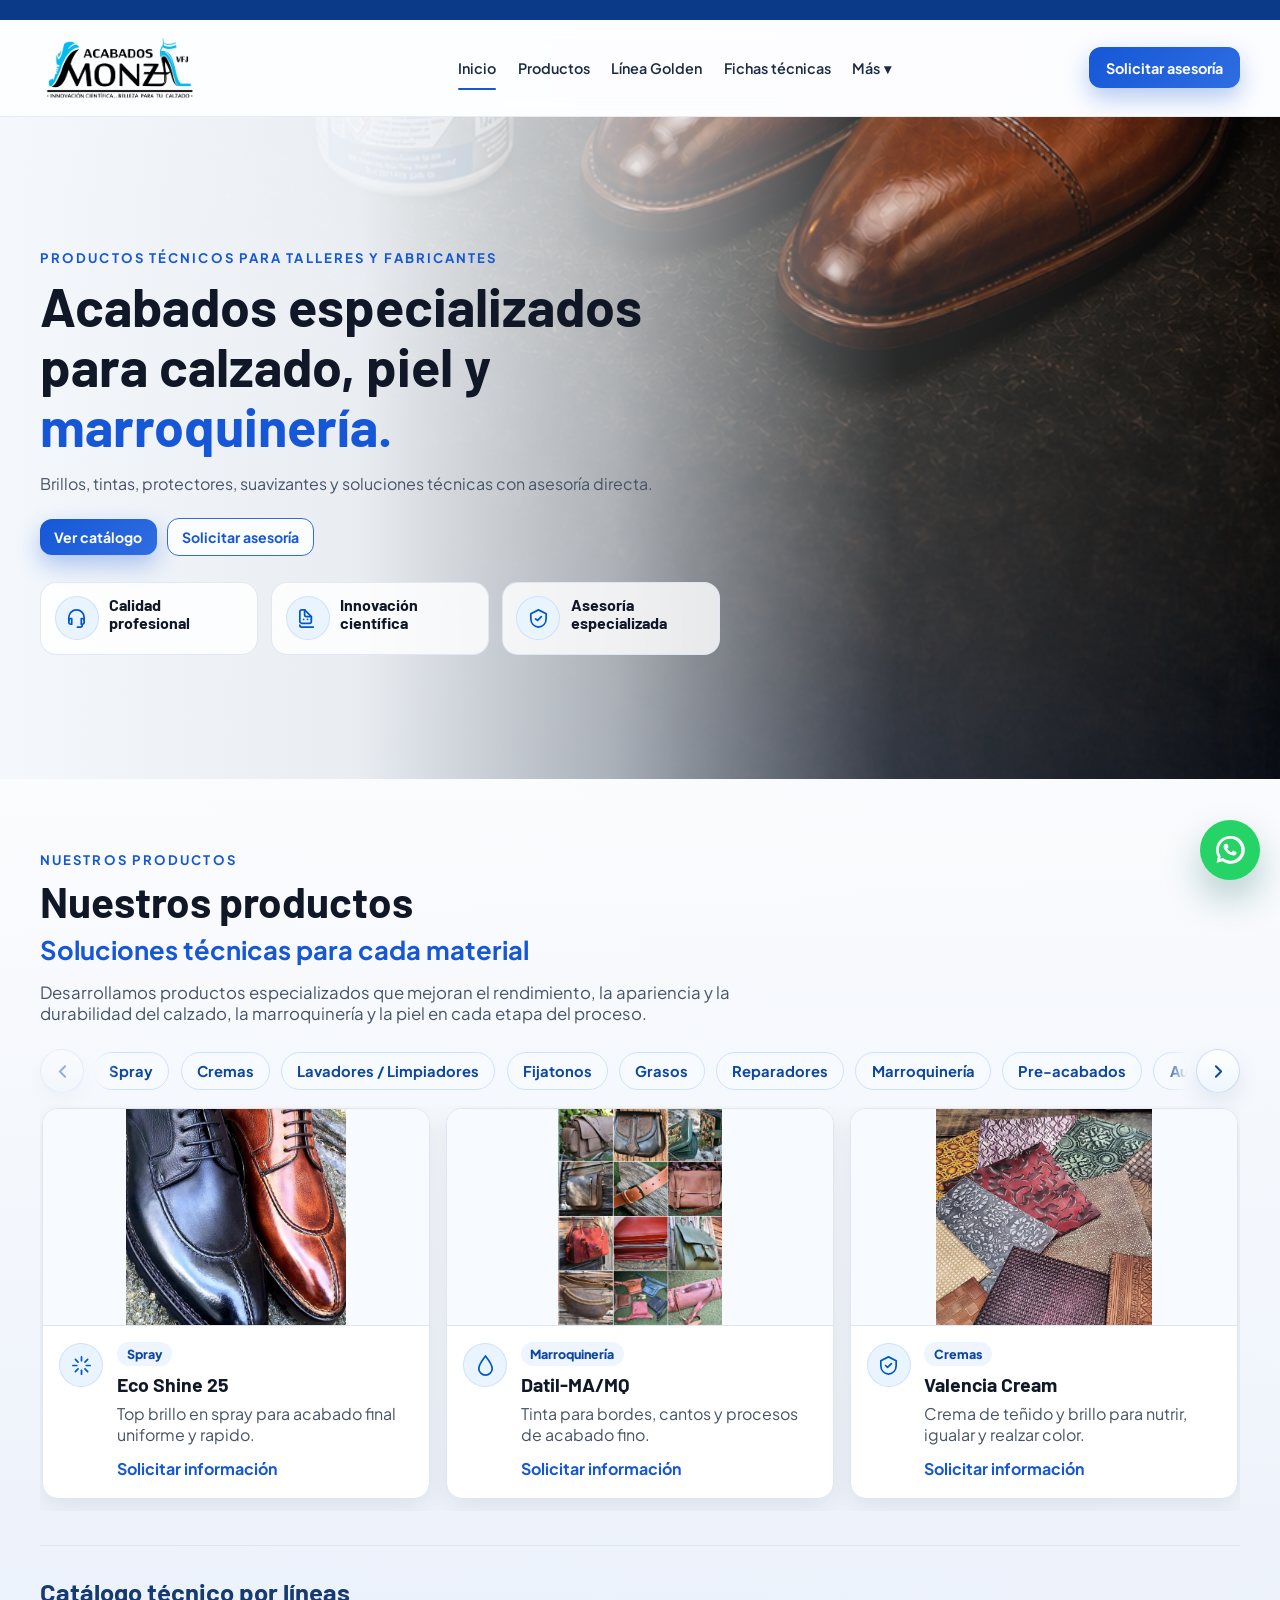
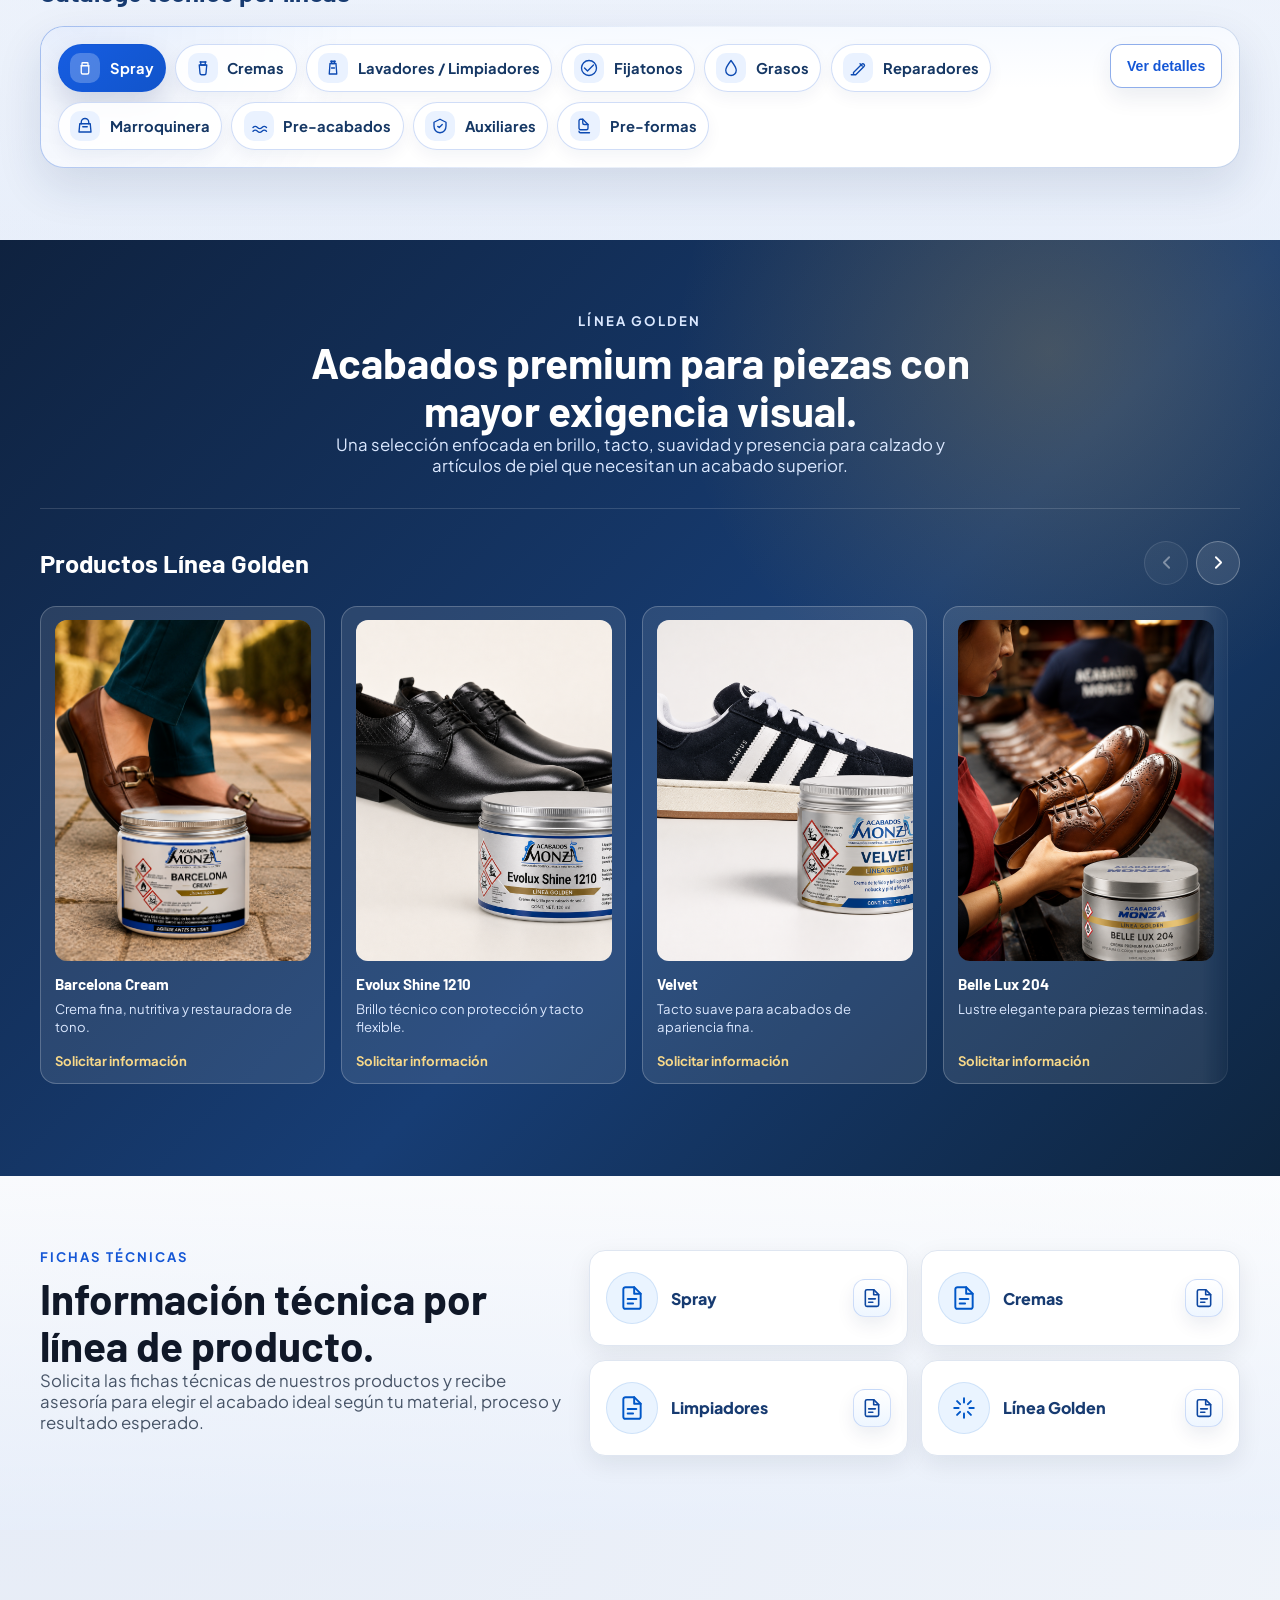
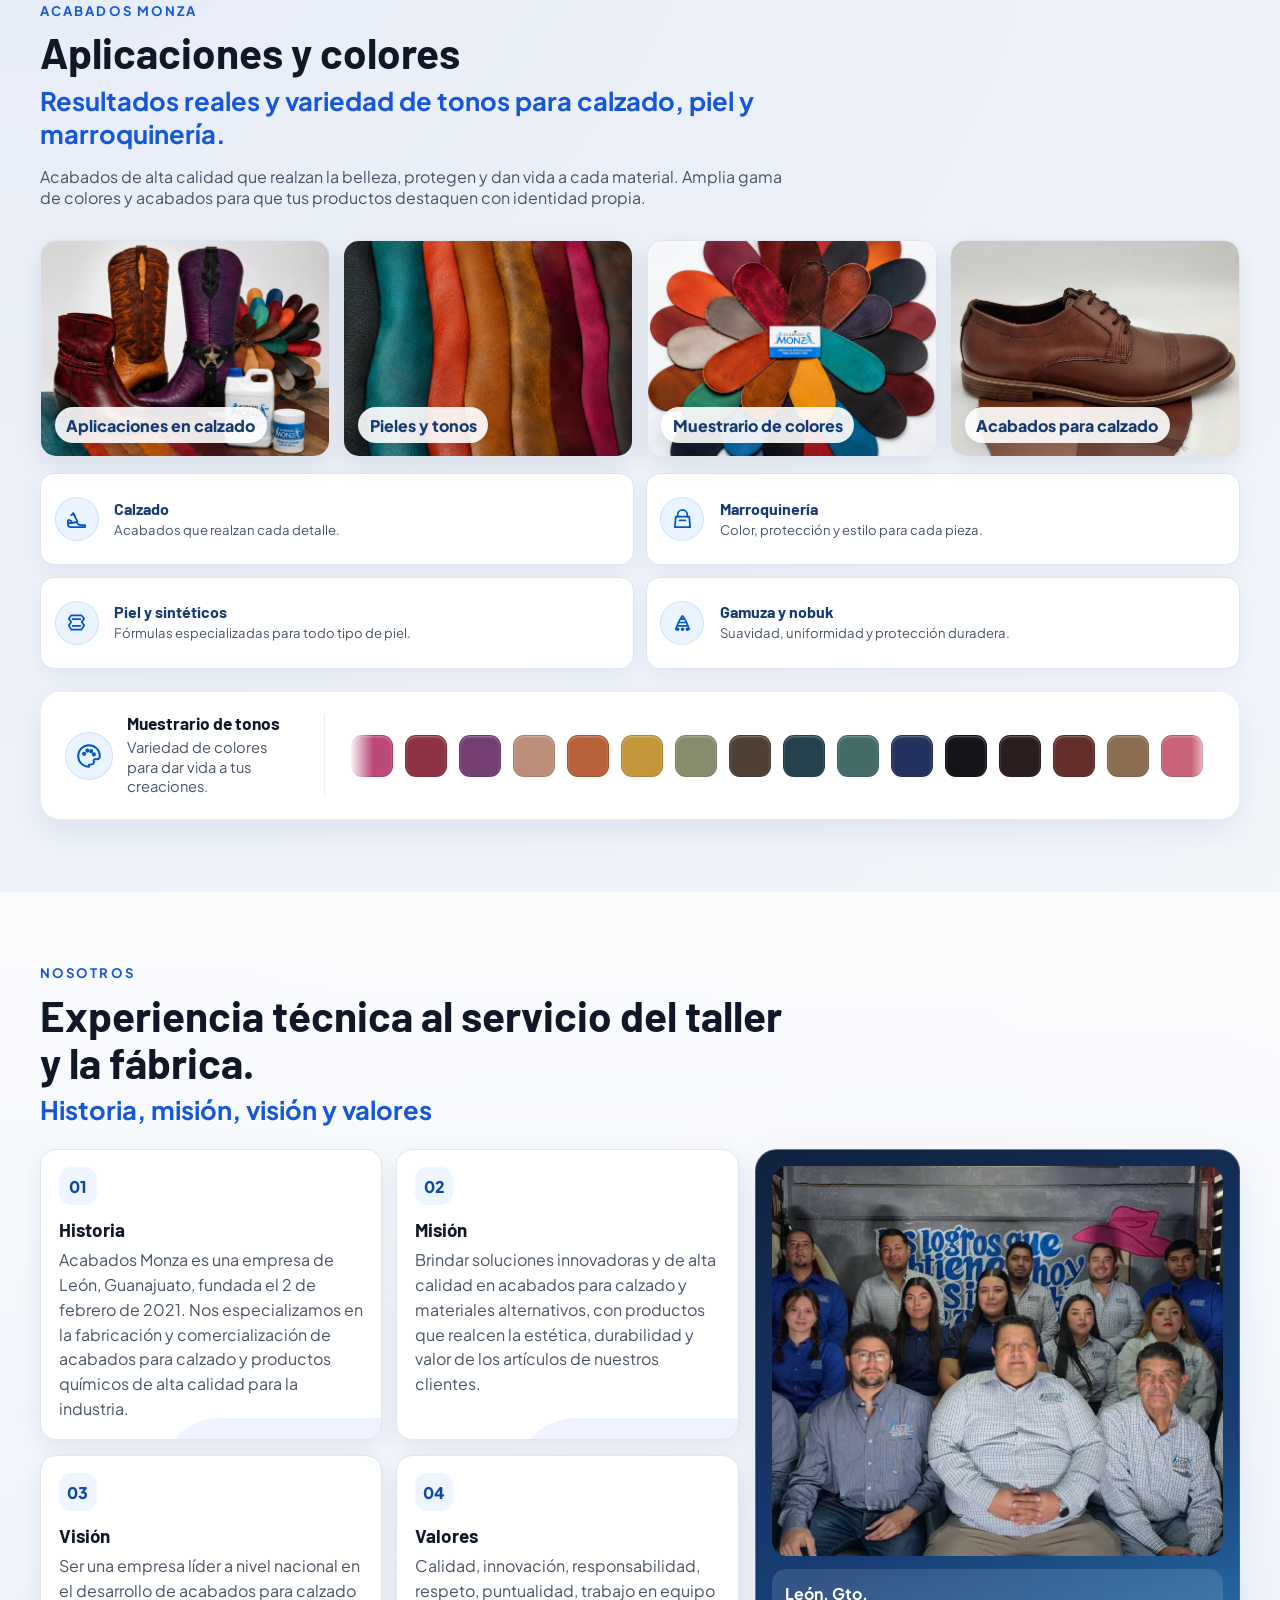
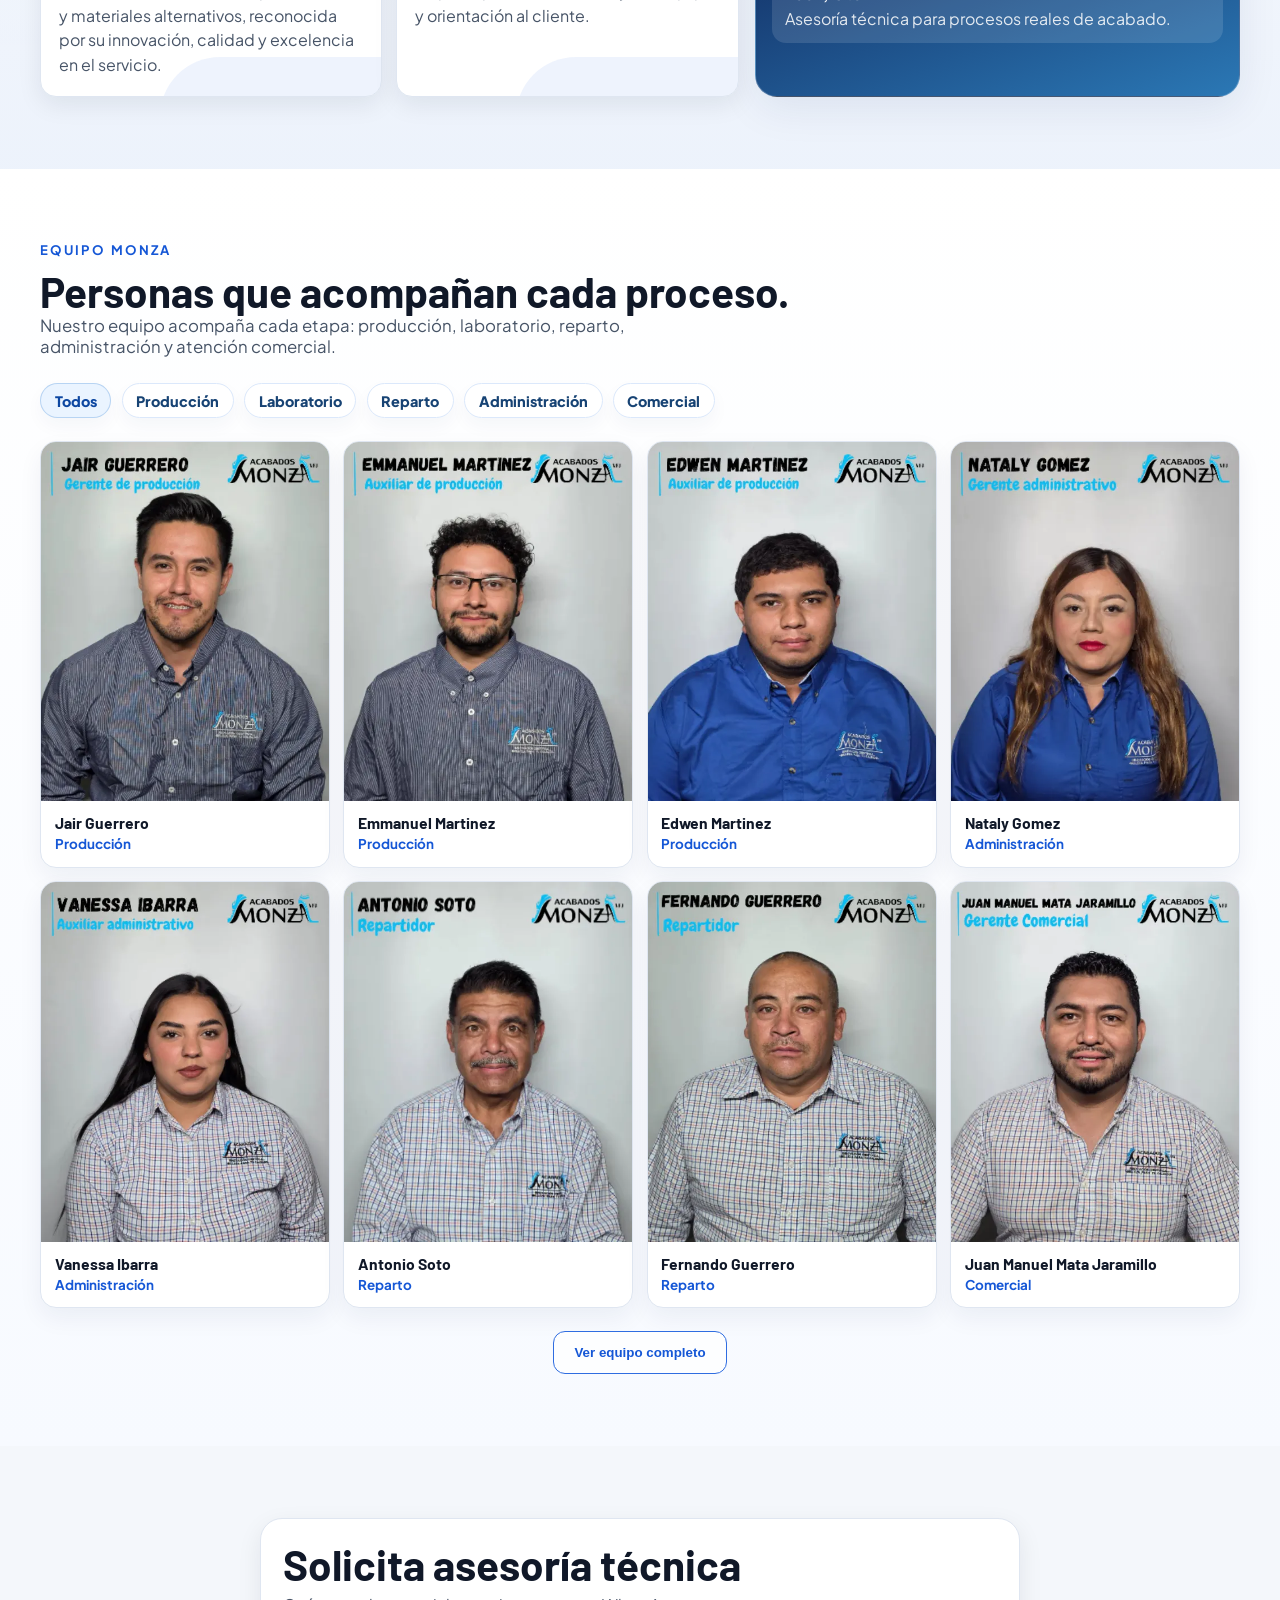
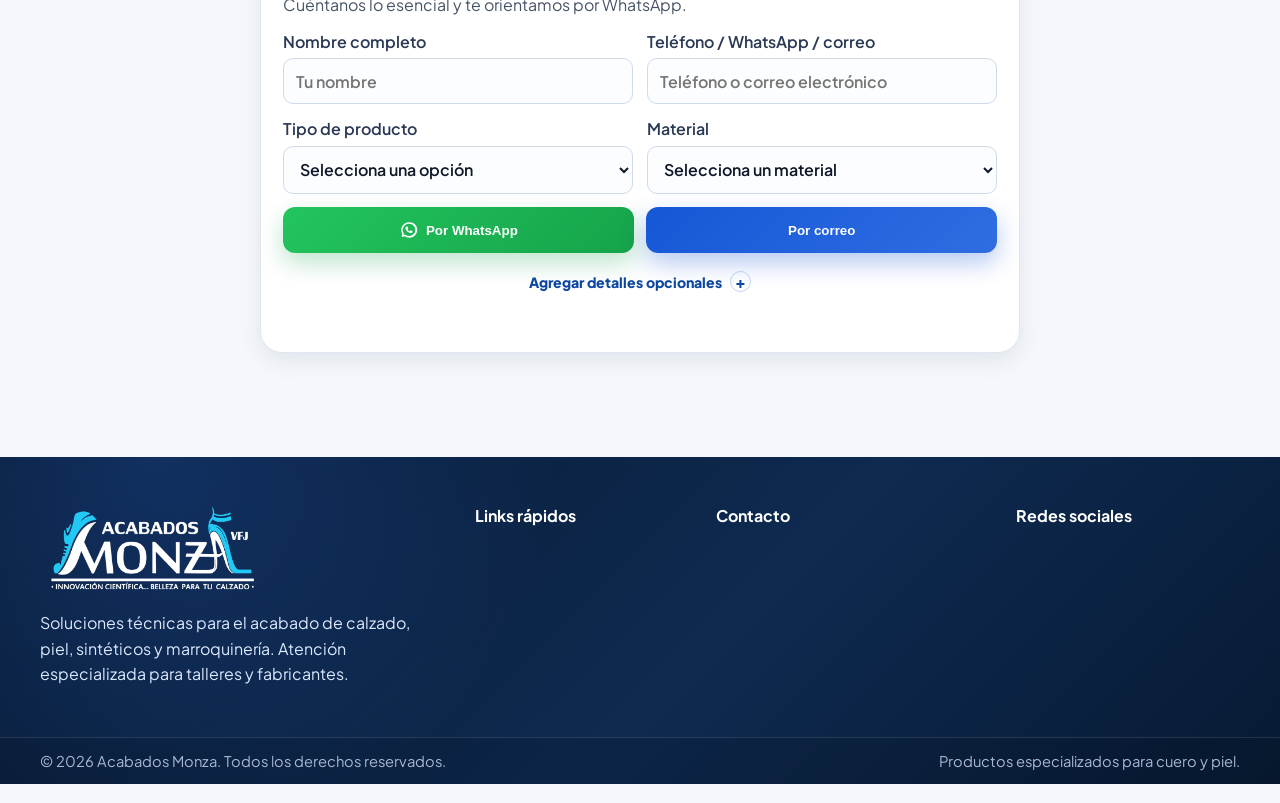
==== commit 8852313f: "Mejorar experiencia móvil y formulario de contacto" ====
--- a/index.html
+++ b/index.html
@@ -14,7 +14,7 @@
       href="https://fonts.googleapis.com/css2?family=Barlow:wght@400;500;600;700;800&family=Plus+Jakarta+Sans:wght@400;500;600;700;800&display=swap"
       rel="stylesheet"
     />
-    <link rel="stylesheet" href="styles.css?v=20260716-02" />
+    <link rel="stylesheet" href="styles.css?v=20260716-04" />
   </head>
   <body>
     <!-- Top Bar -->
@@ -97,18 +97,15 @@
       <section class="hero section" id="catalogo">
         <div class="hero-bg" aria-hidden="true">
           <picture>
-            <source media="(max-width: 720px)" srcset="assets/hero/home-banner-cel2.webp" />
+            <source media="(max-width: 1024px)" srcset="assets/hero/banner_cel3.png" />
             <img src="assets/hero/home-banner4.webp" alt="" />
           </picture>
         </div>
         <div class="container hero__layout">
           <div class="hero__copy hero-content">
             <p class="eyebrow">Productos técnicos para talleres y fabricantes</p>
-            <h1>Acabados especializados para <span class="text-blue">calzado, piel y marroquinería.</span></h1>
-            <p>
-              Brillos, tintas, protectores, suavizantes y soluciones técnicas para talleres,
-              fabricantes y negocios del sector con asesoría directa en León, Guanajuato.
-            </p>
+            <h1>Acabados especializados para calzado, piel y <span class="text-blue">marroquinería.</span></h1>
+            <p class="hero__description">Brillos, tintas, protectores, suavizantes y soluciones técnicas con asesoría directa.</p>
             <div class="hero__actions">
               <a class="btn btn--primary" href="#productos">Ver catálogo</a>
               <a
@@ -125,8 +122,7 @@
                   <svg viewBox="0 0 24 24" fill="none"><path d="M4 14v-3a8 8 0 0 1 16 0v3"/><path d="M18 19c0 1.1-.9 2-2 2h-3"/><path d="M4 14a2 2 0 0 1 2-2h1v6H6a2 2 0 0 1-2-2v-2Z"/><path d="M20 14a2 2 0 0 0-2-2h-1v6h1a2 2 0 0 0 2-2v-2Z"/></svg>
                 </span>
                 <div>
-                  <h3>Asesoría técnica</h3>
-                  <p>Diagnóstico y recomendación según material.</p>
+                  <h3>Calidad<br />profesional</h3>
                 </div>
               </article>
               <article class="mini-benefit">
@@ -134,8 +130,7 @@
                   <svg viewBox="0 0 24 24" fill="none"><path d="M4 19a2 2 0 0 0 2 2h12"/><path d="M6 17a2 2 0 0 1-2-2V5a2 2 0 0 1 2-2h3l7 7v5a2 2 0 0 1-2 2H6Z"/><path d="M9 3v5a2 2 0 0 0 2 2h5"/><path d="M8 13h.01"/><path d="M12 13h.01"/><path d="M16 13h.01"/></svg>
                 </span>
                 <div>
-                  <h3>Variedad de tonos</h3>
-                  <p>Muestrarios para piel, sintético y acabados.</p>
+                  <h3>Innovación<br />científica</h3>
                 </div>
               </article>
               <article class="mini-benefit">
@@ -143,8 +138,7 @@
                   <svg viewBox="0 0 24 24" fill="none"><path d="M9 12.5 11 14l4-4"/><path d="M12 3 4 7v5c0 5 3.4 8.4 8 9 4.6-.6 8-4 8-9V7l-8-4Z"/></svg>
                 </span>
                 <div>
-                  <h3>Aplicaciones profesionales</h3>
-                  <p>Productos probados para procesos reales.</p>
+                  <h3>Asesoría<br />especializada</h3>
                 </div>
               </article>
             </div>
@@ -695,53 +689,20 @@
       <!-- Technical Advisory Form -->
       <section class="section" id="contacto">
         <div class="container contact-layout">
-          <aside class="contact-card">
-            <div class="contact-card__logo brand brand--stacked">
-              <img src="assets/brand/logo_negro.webp" alt="Acabados Monza" class="brand__logo brand__logo--dark" />
-            </div>
-            <h3>Estamos para ayudarte</h3>
-            <p>
-              Cuéntanos qué material trabajas, qué acabado necesitas y uno de nuestros asesores te ayudará a encontrar la solución adecuada.
-            </p>
-            <ul class="contact-methods">
-              <li class="feature-item"><span class="icon-badge" aria-hidden="true"><svg viewBox="0 0 24 24" fill="none"><path d="M22 16.9v3a2 2 0 0 1-2.2 2 19.8 19.8 0 0 1-8.6-3.1 19.5 19.5 0 0 1-6-6A19.8 19.8 0 0 1 2.1 4.2 2 2 0 0 1 4.1 2h3a2 2 0 0 1 2 1.7c.1 1 .4 2 .7 2.9a2 2 0 0 1-.4 2.1L8.1 10a16 16 0 0 0 6 6l1.3-1.3a2 2 0 0 1 2.1-.4c.9.3 1.9.6 2.9.7a2 2 0 0 1 1.6 1.9Z"/></svg></span><span><strong>Teléfonos</strong>+52 477 394 8872 / +52 477 715 7252</span></li>
-              <li class="feature-item"><span class="icon-badge" aria-hidden="true"><svg viewBox="0 0 24 24" fill="none"><path d="m22 7-8.9 5.7a2 2 0 0 1-2.2 0L2 7"/><rect x="2" y="4" width="20" height="16" rx="2"/></svg></span><span><strong>Correo</strong>info@acabadosmonza.com</span></li>
-              <li class="feature-item"><span class="icon-badge" aria-hidden="true"><svg viewBox="0 0 24 24" fill="none"><path d="M20 10c0 5-8 12-8 12S4 15 4 10a8 8 0 1 1 16 0Z"/><circle cx="12" cy="10" r="3"/></svg></span><span><strong>Ubicación</strong>Verbena 123-B, San Pedro de los Hernández, León, Gto. 37280</span></li>
-            </ul>
-            <p class="contact-socials"><strong>Redes:</strong> Instagram @acabados_monza · TikTok @acabadosmonza · Facebook Acabados Monza</p>
-            <div class="seller-list">
-              <h4>Vendedores</h4>
-              <a href="#contacto">Ventas mostrador</a>
-              <a href="#contacto">Visita técnica</a>
-            </div>
-          </aside>
-
           <form class="contact-form" action="send-form.php" method="post" aria-label="Formulario de asesoría técnica">
             <header>
               <h2>Solicita asesoría técnica</h2>
-              <p>Cuéntanos qué material trabajas y qué acabado necesitas.</p>
+              <p>Cuéntanos lo esencial y te orientamos por WhatsApp.</p>
             </header>
 
-            <div class="form-grid">
+            <div class="form-grid form-grid--core">
               <label>
                 Nombre completo
                 <input type="text" name="nombre" placeholder="Tu nombre" autocomplete="name" required />
               </label>
               <label>
-                Empresa o taller
-                <input type="text" name="empresa" placeholder="Nombre comercial" autocomplete="organization" />
-              </label>
-              <label>
-                Teléfono / WhatsApp
-                <input type="tel" name="telefono" placeholder="Número de contacto" autocomplete="tel" inputmode="tel" required />
-              </label>
-              <label>
-                Correo electrónico
-                <input type="email" name="email" placeholder="correo@empresa.com" autocomplete="email" required />
-              </label>
-              <label>
-                Ciudad
-                <input type="text" name="ciudad" placeholder="Ej. León, Gto." autocomplete="address-level2" />
+                Teléfono / WhatsApp / correo
+                <input type="text" name="telefono" placeholder="Teléfono o correo electrónico" autocomplete="tel email" inputmode="text" required />
               </label>
               <label>
                 Tipo de producto
@@ -763,10 +724,36 @@
                   <option>Gamuza</option>
                 </select>
               </label>
-              <label class="full-width">
-                Cuéntanos tu necesidad o proyecto
-                <textarea name="mensaje" rows="5" placeholder="Describe el acabado o problema que quieres resolver" required></textarea>
-              </label>
+            </div>
+
+            <div class="form-actions form-actions--primary">
+              <button class="btn btn--whatsapp" type="submit" name="send-via" value="whatsapp">
+                <svg viewBox="0 0 32 32" aria-hidden="true"><path d="M16 3.5A12.4 12.4 0 0 0 5.2 22l-1.1 5.3 5.4-1.4A12.4 12.4 0 1 0 16 3.5Zm0 2.4a10 10 0 0 1 8.5 15.3A10 10 0 0 1 10 23.4l-.4-.2-2.4.6.5-2.3-.2-.4A10 10 0 0 1 16 5.9Zm-4 4.7c-.2 0-.5.1-.7.3-.7.6-1 1.5-1 2.4 0 .7.3 1.5.8 2.2 1.2 2 2.8 3.6 4.9 4.6 1.7.8 2.7.9 3.6.7 1-.2 1.8-.9 2.1-1.7.2-.5.2-1 .1-1.2-.1-.2-.3-.3-.6-.4l-2-.9c-.3-.1-.6-.1-.8.2l-.9 1.1c-.2.2-.4.2-.7.1-1.3-.6-2.4-1.5-3.1-2.8-.1-.2-.1-.5.1-.7l.7-.8c.2-.2.2-.5.1-.8l-.9-2c-.1-.3-.4-.5-.7-.5h-1Z"/></svg>
+                Por WhatsApp
+              </button>
+              <button class="btn btn--primary" type="submit" name="send-via" value="email">Por correo</button>
+            </div>
+
+            <button class="form-details-toggle" type="button" aria-expanded="false" aria-controls="form-optional-details">
+              <span>Agregar detalles opcionales</span>
+              <span aria-hidden="true">+</span>
+            </button>
+
+            <div class="form-details" id="form-optional-details" hidden>
+              <div class="form-grid form-grid--details">
+                <label>
+                  Empresa o taller
+                  <input type="text" name="empresa" placeholder="Nombre comercial" autocomplete="organization" />
+                </label>
+                <label>
+                  Ciudad
+                  <input type="text" name="ciudad" placeholder="Ej. León, Gto." autocomplete="address-level2" />
+                </label>
+                <label class="full-width">
+                  Cuéntanos tu necesidad o proyecto
+                  <textarea name="mensaje" rows="3" placeholder="Describe el acabado o problema que quieres resolver"></textarea>
+                </label>
+              </div>
             </div>
 
             <label class="form-trap" aria-hidden="true">
@@ -774,13 +761,6 @@
               <input type="text" name="sitio" tabindex="-1" autocomplete="off" />
             </label>
             <p class="form-status" aria-live="polite"></p>
-            <div class="form-actions">
-              <button class="btn btn--whatsapp" type="submit" name="send-via" value="whatsapp">
-                <svg viewBox="0 0 32 32" aria-hidden="true"><path d="M16 3.5A12.4 12.4 0 0 0 5.2 22l-1.1 5.3 5.4-1.4A12.4 12.4 0 1 0 16 3.5Zm0 2.4a10 10 0 0 1 8.5 15.3A10 10 0 0 1 10 23.4l-.4-.2-2.4.6.5-2.3-.2-.4A10 10 0 0 1 16 5.9Zm-4 4.7c-.2 0-.5.1-.7.3-.7.6-1 1.5-1 2.4 0 .7.3 1.5.8 2.2 1.2 2 2.8 3.6 4.9 4.6 1.7.8 2.7.9 3.6.7 1-.2 1.8-.9 2.1-1.7.2-.5.2-1 .1-1.2-.1-.2-.3-.3-.6-.4l-2-.9c-.3-.1-.6-.1-.8.2l-.9 1.1c-.2.2-.4.2-.7.1-1.3-.6-2.4-1.5-3.1-2.8-.1-.2-.1-.5.1-.7l.7-.8c.2-.2.2-.5.1-.8l-.9-2c-.1-.3-.4-.5-.7-.5h-1Z"/></svg>
-                Enviar por WhatsApp
-              </button>
-              <button class="btn btn--primary" type="submit" name="send-via" value="email">Enviar por correo</button>
-            </div>
           </form>
         </div>
       </section>
@@ -798,37 +778,52 @@
         </section>
 
         <section class="footer__nav" aria-label="Links rápidos">
-          <h3>Links rápidos</h3>
-          <a href="#inicio">Inicio</a>
-          <a href="#productos">Productos</a>
-          <a href="#linea-golden">Línea Golden</a>
-          <a href="#fichas">Fichas técnicas</a>
-          <a href="#aplicaciones">Aplicaciones</a>
-          <a href="#equipo">Equipo</a>
-          <a href="#contacto">Contacto</a>
+          <button class="footer__links-toggle" type="button" aria-expanded="false" aria-controls="footer-quick-links">
+            <span>Links rápidos</span>
+            <span class="footer__links-toggle-icon" aria-hidden="true">+</span>
+          </button>
+          <div class="footer__links-panel" id="footer-quick-links" hidden>
+            <a href="#inicio">Inicio</a>
+            <a href="#productos">Productos</a>
+            <a href="#linea-golden">Línea Golden</a>
+            <a href="#fichas">Fichas técnicas</a>
+            <a href="#aplicaciones">Aplicaciones</a>
+            <a href="#equipo">Equipo</a>
+            <a href="#contacto">Contacto</a>
+          </div>
         </section>
 
         <section class="footer__contact">
-          <h3>Contacto</h3>
-          <p>León, Guanajuato</p>
-          <a href="tel:+524773948872">+52 477 394 8872</a>
-          <a href="tel:+524777157252">+52 477 715 7252</a>
-          <a href="mailto:info@acabadosmonza.com">info@acabadosmonza.com</a>
+          <button class="footer__links-toggle" type="button" aria-expanded="false" aria-controls="footer-contact-links">
+            <span>Contacto</span>
+            <span class="footer__links-toggle-icon" aria-hidden="true">+</span>
+          </button>
+          <div class="footer__contact-panel" id="footer-contact-links" hidden>
+            <p>León, Guanajuato</p>
+            <a href="tel:+524773948872">+52 477 394 8872</a>
+            <a href="tel:+524777157252">+52 477 715 7252</a>
+            <a href="mailto:info@acabadosmonza.com">info@acabadosmonza.com</a>
+          </div>
         </section>
 
         <section class="footer__social">
-          <h3>Redes sociales</h3>
-          <div class="footer__social-links">
-            <a href="https://www.instagram.com/acabados_monza" target="_blank" rel="noreferrer">Instagram</a>
-            <a href="https://www.tiktok.com/@acabados_monza" target="_blank" rel="noreferrer">TikTok</a>
-            <a href="https://www.facebook.com/AcabadosMonza" target="_blank" rel="noreferrer">Facebook</a>
-          </div>
-          <a
-            class="footer__whatsapp"
-            href="#contacto"
-          >
-            Hablar por WhatsApp
-          </a>
+          <button class="footer__links-toggle" type="button" aria-expanded="false" aria-controls="footer-social-links">
+            <span>Redes sociales</span>
+            <span class="footer__links-toggle-icon" aria-hidden="true">+</span>
+          </button>
+          <div class="footer__social-panel" id="footer-social-links" hidden>
+            <div class="footer__social-links">
+              <a href="https://www.instagram.com/acabados_monza" target="_blank" rel="noreferrer">Instagram</a>
+              <a href="https://www.tiktok.com/@acabados_monza" target="_blank" rel="noreferrer">TikTok</a>
+              <a href="https://www.facebook.com/AcabadosMonza" target="_blank" rel="noreferrer">Facebook</a>
+            </div>
+            <a
+              class="footer__whatsapp"
+              href="#contacto"
+            >
+              Hablar por WhatsApp
+            </a>
+          </div>
         </section>
       </div>
 
@@ -848,6 +843,6 @@
       <svg viewBox="0 0 32 32" aria-hidden="true"><path d="M16 3.5A12.4 12.4 0 0 0 5.2 22l-1.1 5.3 5.4-1.4A12.4 12.4 0 1 0 16 3.5Zm0 2.4a10 10 0 0 1 8.5 15.3A10 10 0 0 1 10 23.4l-.4-.2-2.4.6.5-2.3-.2-.4A10 10 0 0 1 16 5.9Zm-4 4.7c-.2 0-.5.1-.7.3-.7.6-1 1.5-1 2.4 0 .7.3 1.5.8 2.2 1.2 2 2.8 3.6 4.9 4.6 1.7.8 2.7.9 3.6.7 1-.2 1.8-.9 2.1-1.7.2-.5.2-1 .1-1.2-.1-.2-.3-.3-.6-.4l-2-.9c-.3-.1-.6-.1-.8.2l-.9 1.1c-.2.2-.4.2-.7.1-1.3-.6-2.4-1.5-3.1-2.8-.1-.2-.1-.5.1-.7l.7-.8c.2-.2.2-.5.1-.8l-.9-2c-.1-.3-.4-.5-.7-.5h-1Z"/></svg>
     </a>
 
-    <script src="script.js?v=20260716-01"></script>
+    <script src="script.js?v=20260716-03"></script>
   </body>
 </html>
--- a/styles.css
+++ b/styles.css
@@ -503,6 +503,283 @@
   gap: 0.8rem;
 }
 
+/* Mobile adjustments */
+@media (max-width: 1024px) {
+  .hero {
+    /* occupy viewport (minus header) so next section is off-screen */
+    min-height: calc(100vh - 112px);
+    padding: 0.4rem 0 0.6rem;
+  }
+
+  .hero__layout {
+    min-height: auto;
+    display: flex;
+    align-items: flex-start;
+    padding-top: 0;
+  }
+
+  /* Make image shorter and allow content to overlap using a gradient */
+  .hero-bg {
+    position: absolute;
+    inset: 0 0 0 0;
+    height: 100%;
+  }
+
+  /* Hide hero image on non-PC sizes to guarantee copy visibility */
+  .hero-bg {
+    display: none;
+  }
+
+  .hero-bg img {
+    height: 50vh;
+    object-position: 60% 30%;
+  }
+
+  .hero-bg::after {
+    content: "";
+    position: absolute;
+    left: 0;
+    right: 0;
+    bottom: 0;
+    height: 50vh;
+    background: linear-gradient(180deg, rgba(247, 251, 255, 0) 0%, rgba(247, 251, 255, 0.9) 60%, rgba(247, 251, 255, 1) 100%);
+    pointer-events: none;
+  }
+
+  .hero__copy {
+    padding-top: 0.2rem;
+    z-index: 3;
+    /* ensure copy sits above the gradient and is readable */
+    max-width: 92%;
+  }
+
+  /* Move hero copy up: tighter spacing so copy + CTAs fit in first fold */
+  .hero__copy {
+    padding-top: 0;
+    margin-top: 0;
+  }
+
+  .hero__copy .eyebrow {
+    margin-bottom: 0.35rem;
+    font-size: 0.78rem;
+  }
+
+  .hero__copy h1 {
+    font-size: clamp(1.5rem, 5vw, 2.2rem);
+    line-height: 1.06;
+    margin: 0 0 0.18rem 0;
+  }
+
+  .hero__copy p {
+    margin: 0 0 0.4rem 0;
+  }
+
+  .hero__actions {
+    position: static;
+    margin-top: auto;
+    display: flex;
+    gap: 0.6rem;
+    justify-content: center;
+    align-items: center;
+    padding: 0;
+  }
+
+  .hero__actions .btn {
+    flex: 1 1 auto;
+    padding: 0.6rem 0.8rem;
+    font-size: 0.92rem;
+  }
+
+  /* Reserve a little room above the floating WhatsApp button. */
+  .hero__copy {
+    padding-bottom: 4.8rem;
+  }
+
+  /* Ensure title, text and CTAs are visible on first viewport */
+  .hero__copy h1,
+  .hero__copy p,
+  .hero__actions {
+    position: relative;
+    z-index: 4;
+  }
+
+  /* Slightly reduce heading size on smaller viewports to fit into first fold */
+  .hero__copy h1 {
+    font-size: clamp(1.6rem, 5.2vw, 2.4rem);
+    line-height: 1.08;
+    margin-bottom: 0.25rem;
+  }
+
+  .hero__actions {
+    margin-top: 0.6rem;
+  }
+
+  /* mini-benefits should start below the hero area */
+  .hero__mini-benefits {
+    /* present three benefit cards in a single horizontal row */
+    display: flex;
+    gap: 0.6rem;
+    margin-top: 1rem;
+    overflow: hidden;
+    align-items: stretch;
+  }
+
+  .hero__mini-benefits .mini-benefit {
+    flex: 0 0 calc((100% - 1.2rem) / 3);
+    min-width: 0;
+    padding: 0.65rem;
+  }
+
+  .hero__mini-benefits .mini-benefit h3 {
+    font-size: 0.95rem;
+  }
+
+  .hero__mini-benefits .mini-benefit p {
+    font-size: 0.82rem;
+  }
+
+  /* Ensure hero copy + CTAs fit in first viewport: hide mini-benefits from first fold on most mobiles */
+  .hero__mini-benefits {
+    display: none;
+  }
+
+  /* Top bar becomes a compact marquee */
+  .topbar {
+    overflow: hidden;
+    padding: 0.28rem 0;
+  }
+
+  .topbar__content {
+    display: block;
+  }
+
+  .topbar__marquee {
+    display: flex;
+    gap: 1rem;
+    align-items: center;
+    white-space: nowrap;
+    overflow: hidden;
+    touch-action: pan-y;
+  }
+
+  .topbar__marquee > * {
+    display: inline-flex;
+    align-items: center;
+    gap: 0.5rem;
+    padding: 0.45rem 0.9rem;
+    background: rgba(255,255,255,0.03);
+    border-radius: 999px;
+    border: 1px solid rgba(255,255,255,0.04);
+  }
+
+  .topbar__marquee::after {
+    content: "";
+    display: inline-block;
+    width: 24px;
+    flex: 0 0 24px;
+  }
+
+  /* marquee track styles */
+  .topbar__marquee {
+    position: relative;
+    width: 100%;
+    overflow: hidden;
+    padding-right: 6px;
+  }
+
+  .topbar__marquee-track {
+    display: flex;
+    gap: 1rem;
+    align-items: center;
+    white-space: nowrap;
+    will-change: transform;
+  }
+
+  /* CSS animation marquee */
+  .topbar__marquee-track.is-animated {
+    animation-name: marquee;
+    animation-timing-function: linear;
+    animation-iteration-count: infinite;
+    animation-play-state: running;
+  }
+
+  .topbar__marquee-track.paused {
+    animation-play-state: paused !important;
+  }
+
+  @keyframes marquee {
+    from { transform: translate3d(0,0,0); }
+    to { transform: translate3d(calc(var(--marquee-translate, 0px) * -1),0,0); }
+  }
+
+  /* Improve touch hit area and ensure seamless fill */
+  .topbar__marquee-track .topbar__item {
+    padding-inline: 0.5rem;
+  }
+
+  .topbar__marquee-track .topbar__item {
+    flex: 0 0 auto;
+    display: inline-flex;
+  }
+
+  /* Hide the line-tags (buttons between arrows) on small screens */
+  .product-slider .line-tags {
+    display: none;
+  }
+
+  /* Overlay arrows on the sides, centered vertically relative to carousel cards */
+  .product-slider {
+    position: relative;
+  }
+
+  .product-slider__button {
+    position: absolute;
+    top: 50%;
+    transform: translateY(-50%);
+    width: 44px;
+    height: 44px;
+    z-index: 20;
+  }
+
+  .product-slider__controls {
+    margin: 0 0 0.6rem;
+    display: block;
+  }
+
+  .product-slider__controls > .product-slider__button:first-of-type {
+    left: 8px;
+  }
+
+  .product-slider__controls > .product-slider__button:last-of-type {
+    right: 8px;
+  }
+
+  /* Footer compact layout */
+  .footer__grid {
+    grid-template-columns: 1fr 1fr;
+    gap: 1rem;
+    padding: 1.4rem 0 1rem;
+  }
+
+  .footer__brand p {
+    max-width: none;
+    margin-bottom: 0.45rem;
+  }
+
+  .footer__social-links {
+    gap: 0.35rem;
+  }
+
+  .footer__logo {
+    width: 140px;
+    margin-bottom: 0.45rem;
+  }
+
+  .footer__bottom .container {
+    padding: 0.6rem 0;
+  }
+}
+
 .mini-benefit {
   display: flex;
   gap: 0.65rem;
@@ -1274,9 +1551,7 @@
 
 /* Contact */
 .contact-layout {
-  display: grid;
-  grid-template-columns: 0.9fr 1.1fr;
-  gap: 1rem;
+  display: block;
 }
 
 .contact-card,
@@ -1381,6 +1656,8 @@
 }
 
 .contact-form {
+  max-width: 760px;
+  margin-inline: auto;
   padding: 1.35rem;
 }
 
@@ -1453,6 +1730,56 @@
   transform: none;
 }
 
+.form-details-toggle {
+  display: inline-flex;
+  width: 100%;
+  align-items: center;
+  justify-content: center;
+  gap: 0.5rem;
+  margin-top: 0.8rem;
+  border: 0;
+  padding: 0.3rem;
+  background: transparent;
+  color: var(--blue-700);
+  font: inherit;
+  font-size: 0.88rem;
+  font-weight: 800;
+  cursor: pointer;
+}
+
+.form-details-toggle > span:last-child {
+  display: inline-grid;
+  width: 21px;
+  height: 21px;
+  place-items: center;
+  border: 1px solid rgba(21, 87, 214, 0.25);
+  border-radius: 50%;
+  font-size: 1rem;
+  line-height: 1;
+}
+
+.form-details-toggle[aria-expanded="true"] > span:last-child {
+  transform: rotate(45deg);
+}
+
+.form-details[hidden] {
+  display: none;
+}
+
+.form-details {
+  margin-top: 0.65rem;
+}
+
+.form-actions--primary {
+  grid-template-columns: repeat(2, minmax(0, 1fr));
+  margin-top: 0.85rem;
+}
+
+.form-actions--secondary {
+  grid-template-columns: 1fr;
+  margin-top: 0.8rem;
+}
+
 .form-status {
   min-height: 1.3rem;
   margin: 0.8rem 0 0;
@@ -1489,6 +1816,35 @@
   color: #fff;
   margin-bottom: 0.85rem;
   font-size: 1rem;
+}
+
+.footer__links-toggle {
+  display: flex;
+  width: 100%;
+  align-items: center;
+  justify-content: space-between;
+  gap: 0.75rem;
+  border: 0;
+  padding: 0;
+  background: transparent;
+  color: #fff;
+  font: inherit;
+  font-size: 1rem;
+  font-weight: 700;
+  text-align: left;
+}
+
+.footer__links-toggle-icon {
+  display: none;
+}
+
+.footer__links-panel[hidden] {
+  display: none;
+}
+
+.footer__contact-panel[hidden],
+.footer__social-panel[hidden] {
+  display: none;
 }
 
 .footer__grid a,
@@ -1706,7 +2062,7 @@
 
   .hero {
     min-height: auto;
-    padding: 4rem 0 3.5rem;
+    padding: 0.4rem 0 0.6rem;
   }
 
   .hero__layout {
@@ -1765,7 +2121,7 @@
   }
 
   .hero {
-    padding: 17.8rem 0 3rem;
+    padding: 0.6rem 0 1rem;
   }
 
   .hero__mini-benefits {
@@ -1865,6 +2221,16 @@
 
   .gallery-item {
     min-height: 150px;
+  }
+
+  .gallery-item figcaption {
+    left: 0.55rem;
+    right: 0.55rem;
+    bottom: 0.55rem;
+    max-width: calc(100% - 1.1rem);
+    padding: 0.32rem 0.52rem;
+    font-size: 0.72rem;
+    line-height: 1.12;
   }
 
   .floating-whatsapp {
@@ -2052,6 +2418,58 @@
     text-align: center;
   }
 
+
+/* Final mobile hero layout: copy at the top, CTAs at the bottom, no overlaps. */
+@media (max-width: 1024px) {
+  .hero {
+    min-height: calc(100svh - 130px);
+    padding: 0.6rem 0;
+  }
+
+  .hero__layout,
+  .hero__copy {
+    min-height: calc(100svh - 142px);
+  }
+
+  .hero__copy {
+    width: 100%;
+    max-width: none;
+    display: flex;
+    flex-direction: column;
+    align-items: flex-start;
+    padding-top: clamp(1rem, 4vh, 2rem);
+  }
+
+  .hero__copy .eyebrow,
+  .hero__copy h1,
+  .hero__copy > p:not(.eyebrow) {
+    margin: 0;
+  }
+
+  .hero__copy .eyebrow {
+    margin-bottom: 0.2rem;
+    font-size: clamp(0.56rem, 2.65vw, 0.72rem);
+    letter-spacing: 0.09em;
+    white-space: nowrap;
+  }
+
+  .hero__copy h1 {
+    margin-bottom: 0.7rem;
+  }
+
+  .hero__copy > p:not(.eyebrow) {
+    max-width: 34ch;
+    line-height: 1.5;
+  }
+
+  .hero__actions {
+    position: static;
+    z-index: auto;
+    width: 100%;
+    margin-top: auto;
+    padding-bottom: 4.8rem;
+  }
+}
   .about-grid article {
     min-height: auto;
   }
@@ -2584,4 +3002,401 @@
     flex-basis: min(78vw, 270px);
     min-height: 410px;
   }
+}
+
+@media (max-width: 720px) {
+  .footer__grid {
+    grid-template-columns: 1fr;
+    gap: 0.9rem;
+    padding: 1.35rem 0 1.1rem;
+    text-align: center;
+  }
+
+  .footer__logo {
+    width: min(155px, 52%);
+    margin: 0 auto 0.45rem;
+  }
+
+  .footer__brand p {
+    max-width: 33ch;
+    margin: 0 auto;
+    font-size: 0.78rem;
+    line-height: 1.42;
+  }
+
+  .footer__nav,
+  .footer__contact,
+  .footer__social {
+    padding-top: 0.75rem;
+    border-top: 1px solid rgba(255, 255, 255, 0.12);
+  }
+
+  .footer__links-toggle {
+    padding: 0.1rem 0;
+    font-size: 0.84rem;
+    justify-content: center;
+  }
+
+  .footer__links-toggle-icon {
+    display: inline-grid;
+    width: 22px;
+    height: 22px;
+    place-items: center;
+    border: 1px solid rgba(255, 255, 255, 0.24);
+    border-radius: 50%;
+    font-size: 1.1rem;
+    line-height: 1;
+  }
+
+  .footer__links-toggle[aria-expanded="true"] .footer__links-toggle-icon {
+    transform: rotate(45deg);
+  }
+
+  .footer__links-panel {
+    display: grid;
+    grid-template-columns: repeat(2, minmax(0, 1fr));
+    gap: 0.42rem 0.8rem;
+    margin-top: 0.8rem;
+  }
+
+  .footer__contact-panel,
+  .footer__social-panel {
+    margin-top: 0.8rem;
+  }
+
+  .footer__nav a {
+    width: 100%;
+    margin: 0;
+    font-size: 0.76rem;
+  }
+
+  .footer__grid h3 {
+    margin-bottom: 0.45rem;
+    font-size: 0.84rem;
+  }
+
+  .footer__contact p,
+  .footer__contact a {
+    margin: 0 auto 0.28rem;
+    font-size: 0.76rem;
+  }
+
+  .footer__social-links {
+    justify-content: center;
+    gap: 0.35rem;
+    margin-bottom: 0.55rem;
+  }
+
+  .footer__social-links a {
+    padding: 0.32rem 0.55rem;
+    font-size: 0.7rem;
+  }
+
+  .footer__whatsapp {
+    margin: 0 auto;
+    padding: 0.55rem 0.75rem;
+    font-size: 0.74rem;
+  }
+}
+
+/* Mobile hero: premium, image-led composition. Kept last to override legacy mobile rules. */
+@media (max-width: 1024px) {
+  .topbar {
+    padding: 0;
+  }
+
+  .topbar__content {
+    padding: 0;
+  }
+
+  .topbar__marquee,
+  .topbar__marquee-track .topbar__item {
+    min-height: 38px;
+  }
+
+  .topbar__marquee-track .topbar__item {
+    padding: 0.3rem 0.55rem;
+    font-size: 0.78rem;
+  }
+
+  .header__content {
+    min-height: 82px;
+  }
+
+  .brand__logo {
+    max-width: clamp(132px, 38vw, 172px);
+    max-height: 58px;
+  }
+
+  .hero.section {
+    min-height: calc(100svh - 140px);
+    padding: 0;
+    background: #041936;
+    isolation: isolate;
+  }
+
+  .hero__layout {
+    min-height: calc(100svh - 140px);
+    width: min(100% - 2.5rem, var(--container));
+    display: flex;
+    align-items: stretch;
+  }
+
+  .hero-bg {
+    display: block;
+    inset: 0;
+    height: 100%;
+  }
+
+  .hero-bg picture,
+  .hero-bg img {
+    display: block;
+    width: 100%;
+    height: 100%;
+  }
+
+  .hero-bg img {
+    object-fit: cover;
+    object-position: center top;
+  }
+
+  .hero-bg::after {
+    inset: 0;
+    height: auto;
+    background: linear-gradient(180deg, rgba(2, 15, 34, 0) 0%, rgba(3, 22, 51, 0.08) 33%, rgba(3, 22, 51, 0.86) 54%, #031832 74%, #031832 100%);
+  }
+
+  .hero__copy.hero-content {
+    width: 100%;
+    max-width: none;
+    min-height: 100%;
+    display: flex;
+    flex-direction: column;
+    align-items: flex-start;
+    justify-content: flex-end;
+    padding: clamp(7.6rem, 26svh, 13.5rem) 0 clamp(1rem, 2.8svh, 1.6rem);
+    color: #fff;
+  }
+
+  .hero__copy .eyebrow {
+    margin: 0 0 0.45rem;
+    color: #2f7bff;
+    font-size: clamp(0.62rem, 2.55vw, 0.78rem);
+    letter-spacing: 0.08em;
+    line-height: 1.25;
+    white-space: normal;
+  }
+
+  .hero__copy h1 {
+    max-width: 12ch;
+    margin: 0;
+    color: #fff;
+    font-size: clamp(2rem, 8.7vw, 3rem);
+    line-height: 0.99;
+    letter-spacing: 0;
+  }
+
+  .hero__copy .text-blue {
+    color: #2473f5;
+  }
+
+  .hero__copy .hero__description {
+    max-width: 35ch;
+    margin: 0.65rem 0 0;
+    color: rgba(255, 255, 255, 0.94);
+    font-size: clamp(0.84rem, 3.55vw, 1rem);
+    line-height: 1.32;
+  }
+
+  .hero__actions {
+    width: 100%;
+    display: grid;
+    grid-template-columns: repeat(2, minmax(0, 1fr));
+    gap: 0.75rem;
+    margin: 1rem 0 0;
+    padding: 0;
+  }
+
+  .hero__actions .btn {
+    min-width: 0;
+    min-height: 48px;
+    padding: 0.7rem 0.4rem;
+    border-radius: 12px;
+    font-size: clamp(0.78rem, 3.2vw, 0.95rem);
+    line-height: 1.05;
+  }
+
+  .hero__actions .btn--primary {
+    background: #1765e6;
+    box-shadow: none;
+  }
+
+  .hero__actions .btn--ghost {
+    border: 2px solid #1765e6;
+    background: #fff;
+    color: #1557d6;
+  }
+
+  .hero__mini-benefits {
+    width: 100%;
+    display: grid;
+    grid-template-columns: repeat(3, minmax(0, 1fr));
+    gap: 0;
+    margin: 1rem 0 0;
+    overflow: visible;
+  }
+
+  .hero__mini-benefits .mini-benefit {
+    min-width: 0;
+    min-height: 58px;
+    display: grid;
+    grid-template-rows: 24px auto;
+    justify-items: center;
+    align-content: start;
+    gap: 0.28rem;
+    padding: 0 0.28rem;
+    background: transparent;
+    border: 0;
+    border-radius: 0;
+  }
+
+  .hero__mini-benefits .mini-benefit + .mini-benefit {
+    border-left: 1px solid rgba(255, 255, 255, 0.3);
+  }
+
+  .hero__mini-benefits .icon-badge {
+    width: 24px;
+    height: 24px;
+    flex: 0 0 24px;
+    border: 0;
+    border-radius: 0;
+    background: transparent;
+    color: #fff;
+  }
+
+  .hero__mini-benefits .icon-badge svg {
+    width: 24px;
+    height: 24px;
+    stroke-width: 1.75;
+  }
+
+  .hero__mini-benefits .mini-benefit h3 {
+    margin: 0;
+    color: #fff;
+    font-family: "Plus Jakarta Sans", sans-serif;
+    font-size: clamp(0.4rem, 1.55vw, 0.52rem);
+    line-height: 1.08;
+    letter-spacing: 0.04em;
+    text-align: center;
+    text-transform: uppercase;
+    overflow-wrap: anywhere;
+  }
+
+  .floating-whatsapp {
+    display: none;
+  }
+
+  .floating-whatsapp.is-visible {
+    display: grid;
+  }
+}
+
+@media (max-width: 380px), (max-height: 700px) {
+  .hero__copy.hero-content {
+    padding-top: clamp(5.5rem, 18svh, 8rem);
+  }
+
+  .hero__copy h1 {
+    font-size: clamp(1.78rem, 8.4vw, 2.25rem);
+  }
+
+  .hero__mini-benefits {
+    margin-top: 0.65rem;
+  }
+}
+
+/* Compact contact form on mobile: show essentials first. */
+@media (max-width: 720px) {
+  .contact-form {
+    padding: 1rem;
+    border-radius: 16px;
+  }
+
+  .contact-form header h2 {
+    font-size: 1.45rem;
+  }
+
+  .contact-form header p {
+    margin: 0.2rem 0 0;
+    font-size: 0.84rem;
+    line-height: 1.35;
+  }
+
+  .form-grid {
+    margin-top: 0.75rem;
+    gap: 0.6rem;
+  }
+
+  .form-grid--core {
+    grid-template-columns: repeat(2, minmax(0, 1fr));
+  }
+
+  .form-grid--core label:nth-child(-n + 2) {
+    grid-column: 1 / -1;
+  }
+
+  .form-grid label {
+    gap: 0.3rem;
+    font-size: 0.78rem;
+  }
+
+  .form-grid input,
+  .form-grid select,
+  .form-grid textarea {
+    min-height: 42px;
+    padding: 0.6rem 0.65rem;
+    font-size: 0.88rem;
+  }
+
+  .form-grid textarea {
+    min-height: 82px;
+  }
+
+  .form-actions--primary {
+    margin-top: 0.75rem;
+  }
+
+  .form-actions--primary .btn {
+    min-height: 48px;
+    padding-inline: 0.4rem;
+    font-size: 0.78rem;
+  }
+
+  .form-details-toggle {
+    margin-top: 0.55rem;
+    font-size: 0.8rem;
+  }
+
+  /* Tighten the handoff from team to contact and the minimized form to the footer. */
+  .team-section {
+    padding-bottom: 1.25rem;
+  }
+
+  .team-actions {
+    margin-top: 0.8rem;
+  }
+
+  #contacto.section {
+    padding-top: 1.25rem;
+    padding-bottom: 1.25rem;
+  }
+
+  .contact-form:has(.form-details[hidden]) {
+    padding-bottom: 0.65rem;
+  }
+
+  .contact-form:has(.form-details[hidden]) .form-status {
+    min-height: 0;
+    margin: 0;
+  }
 }
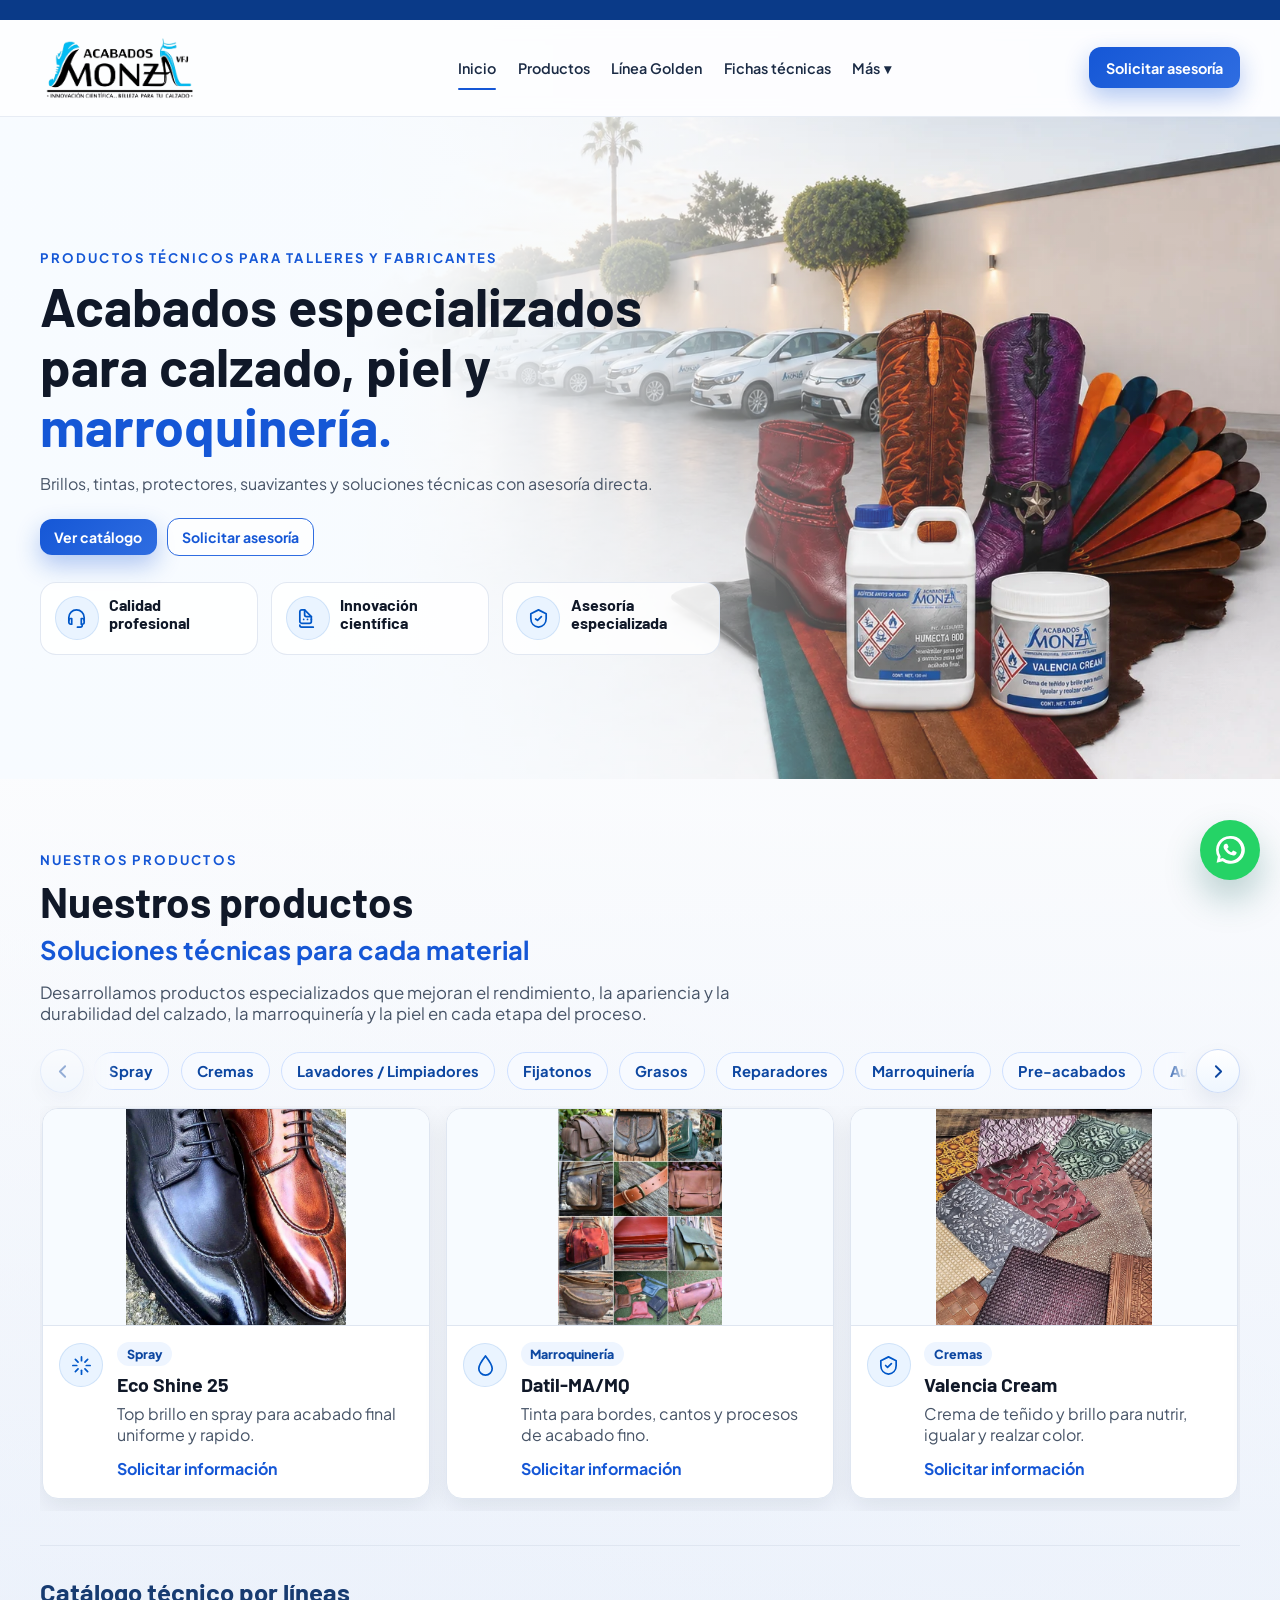
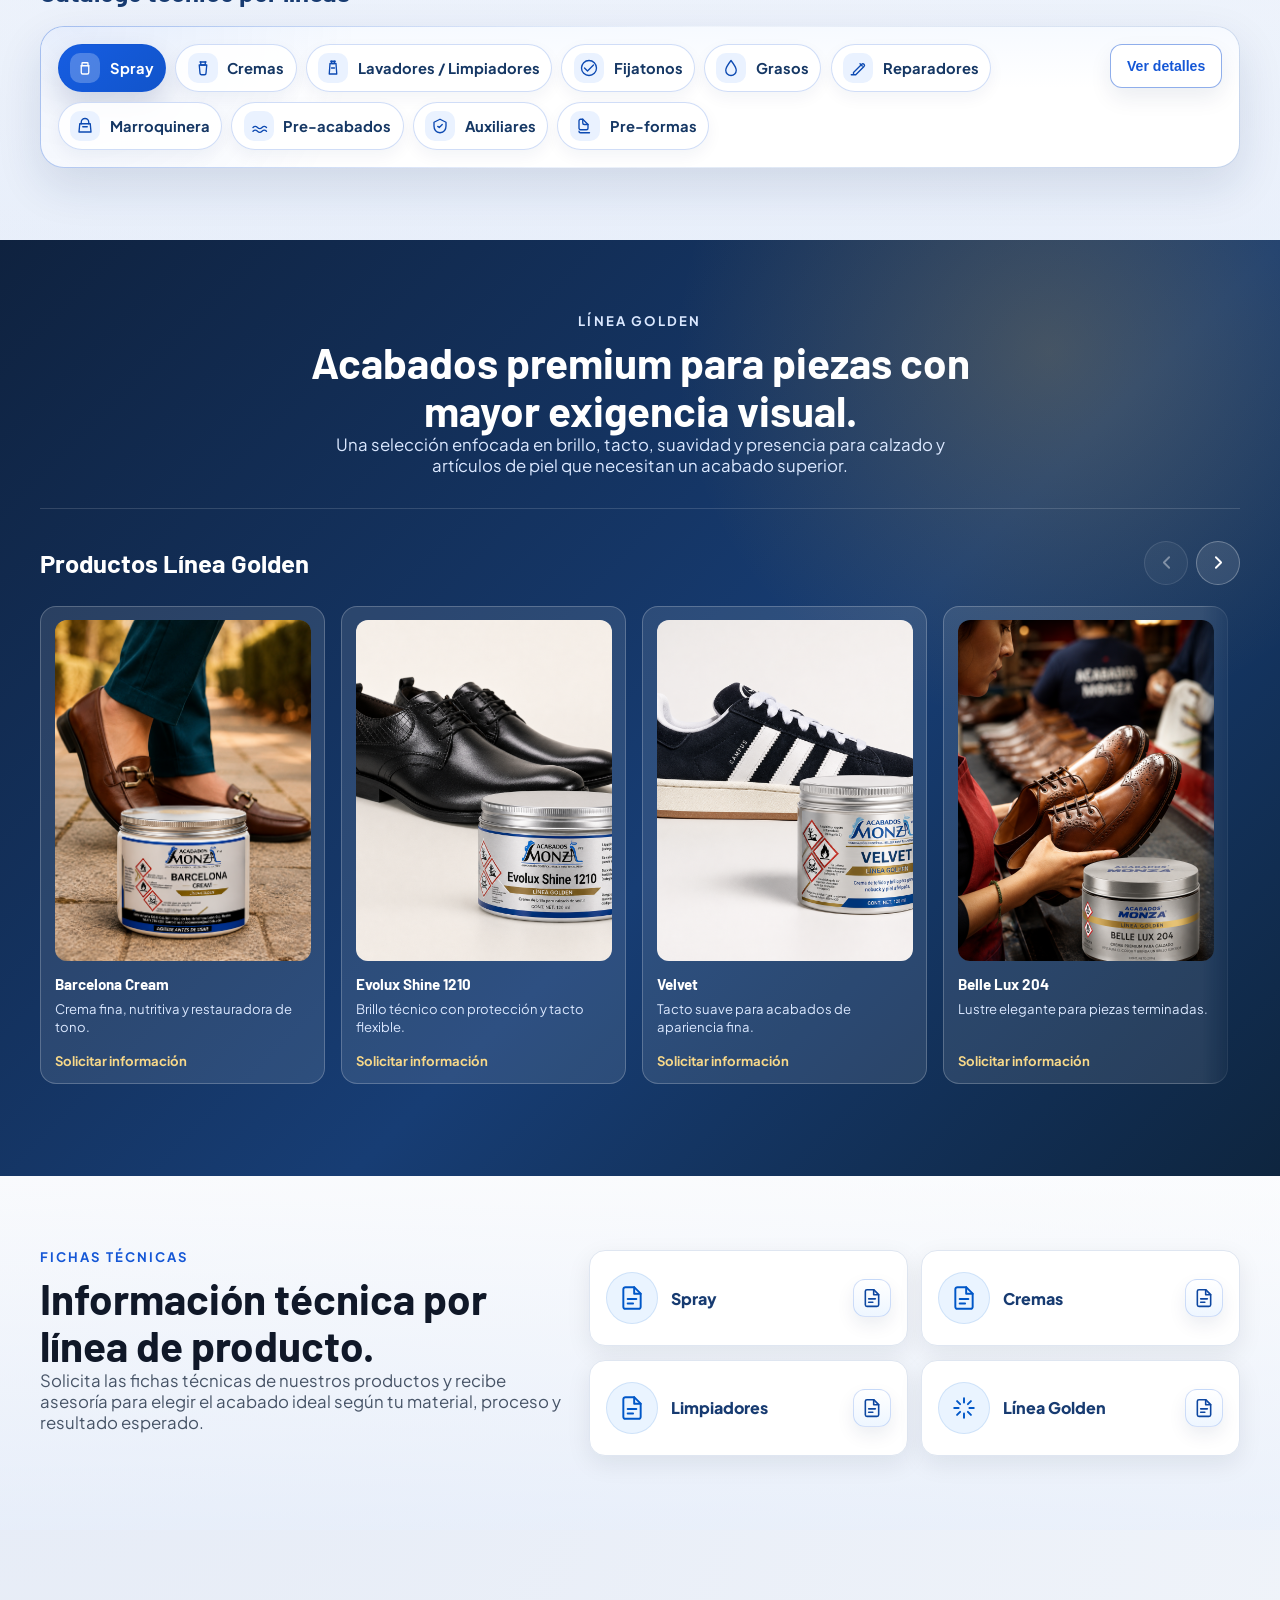
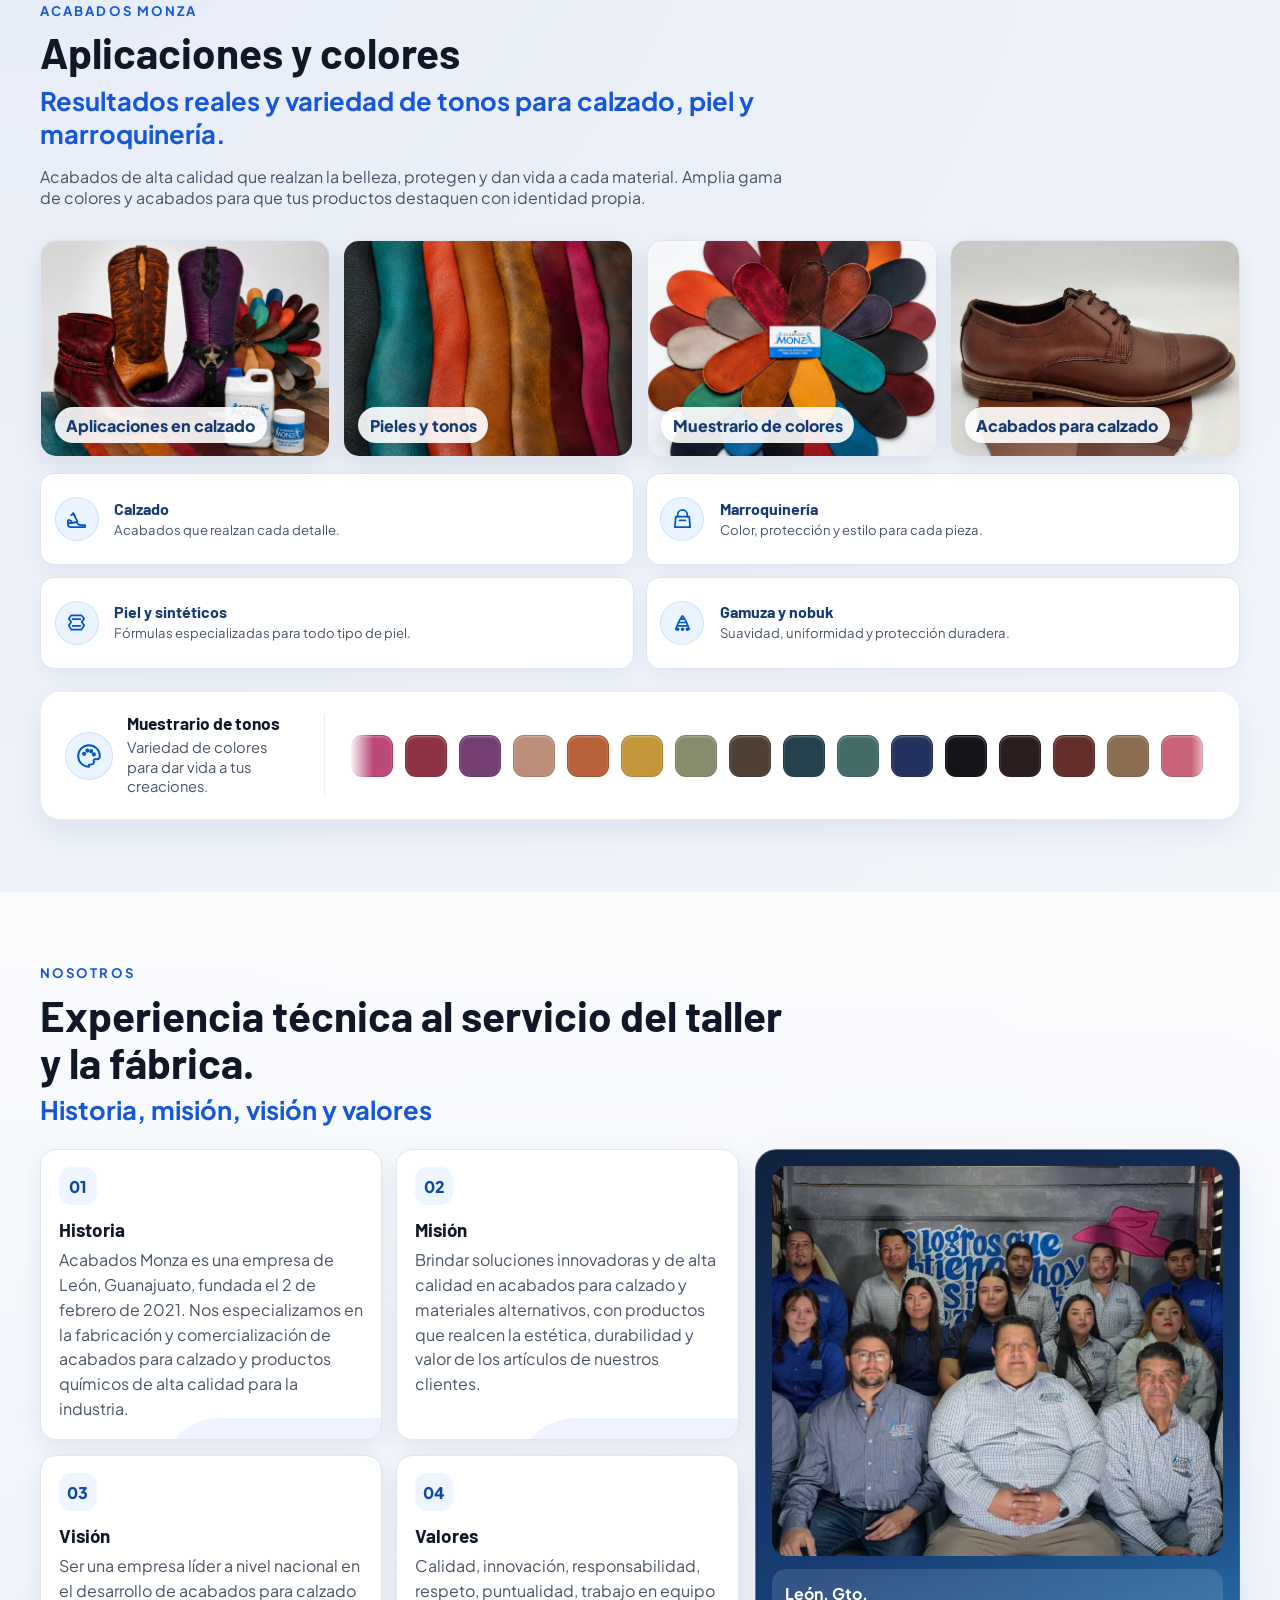
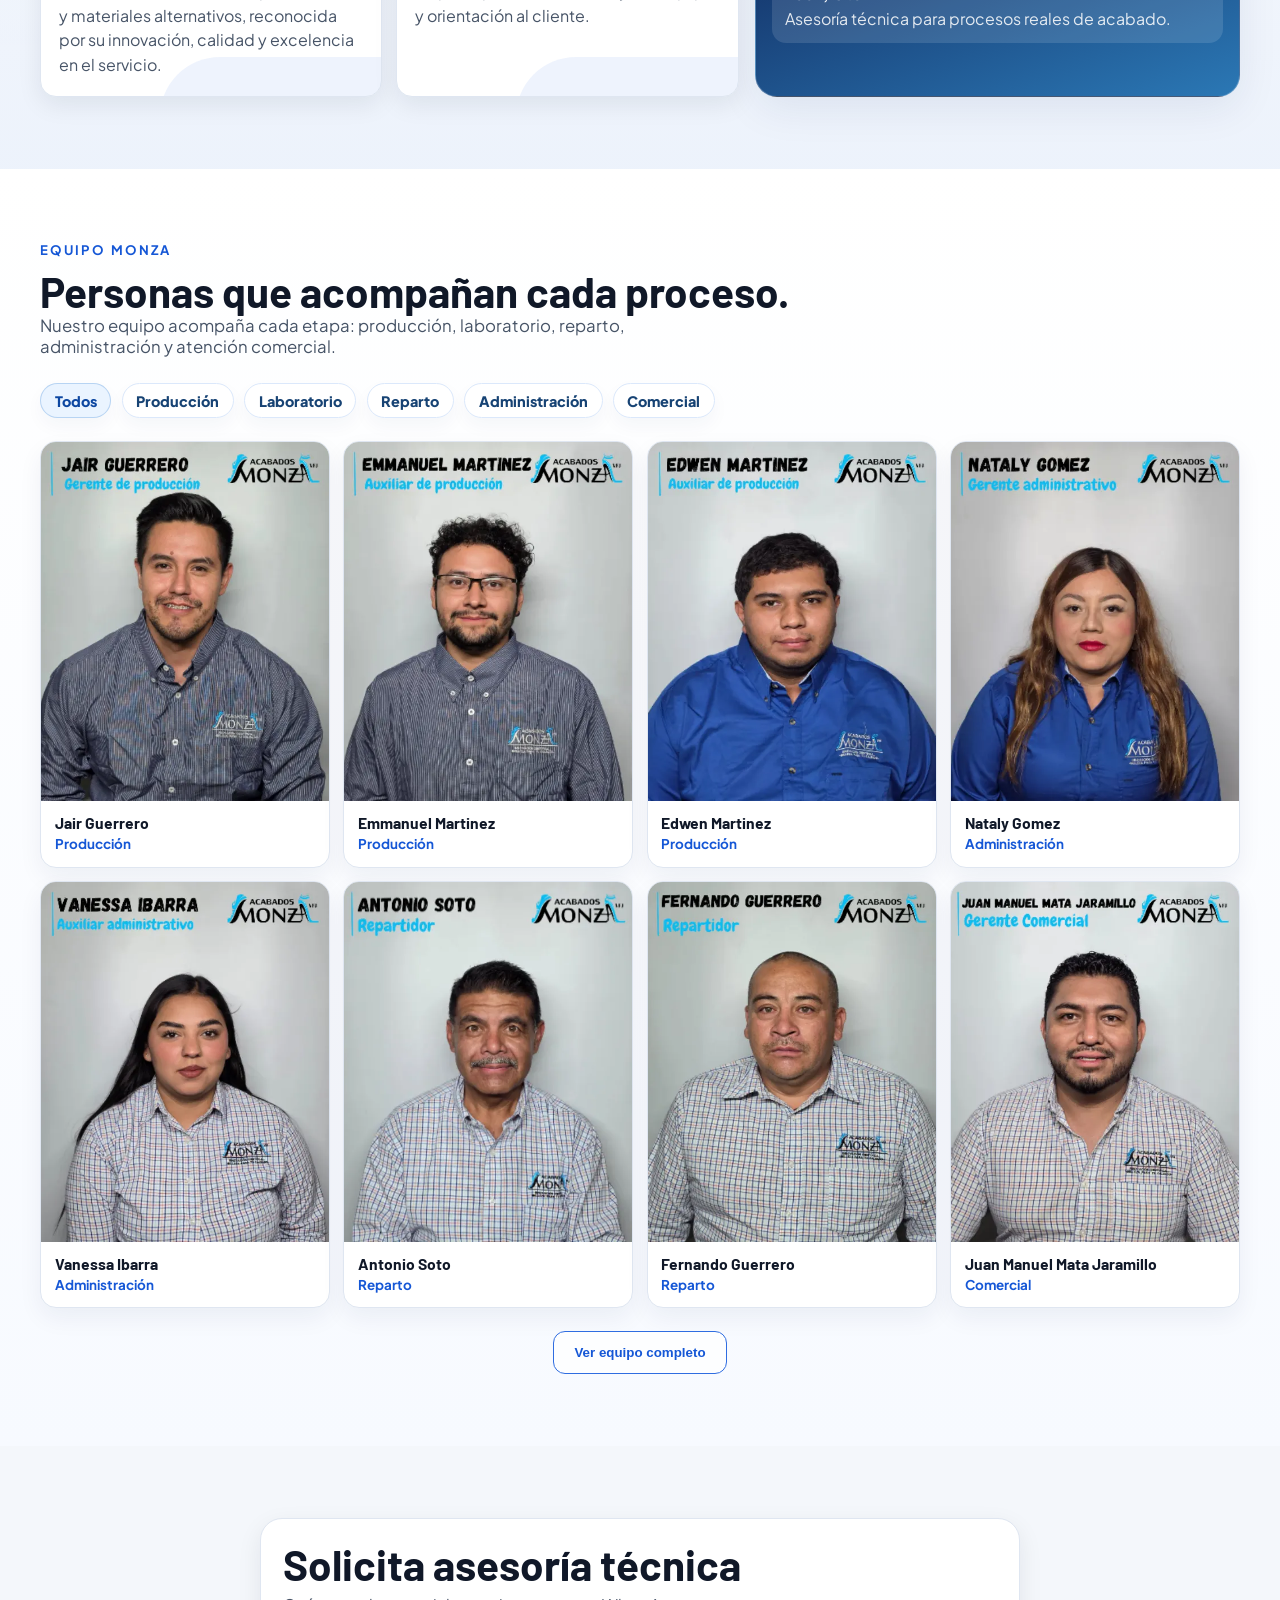
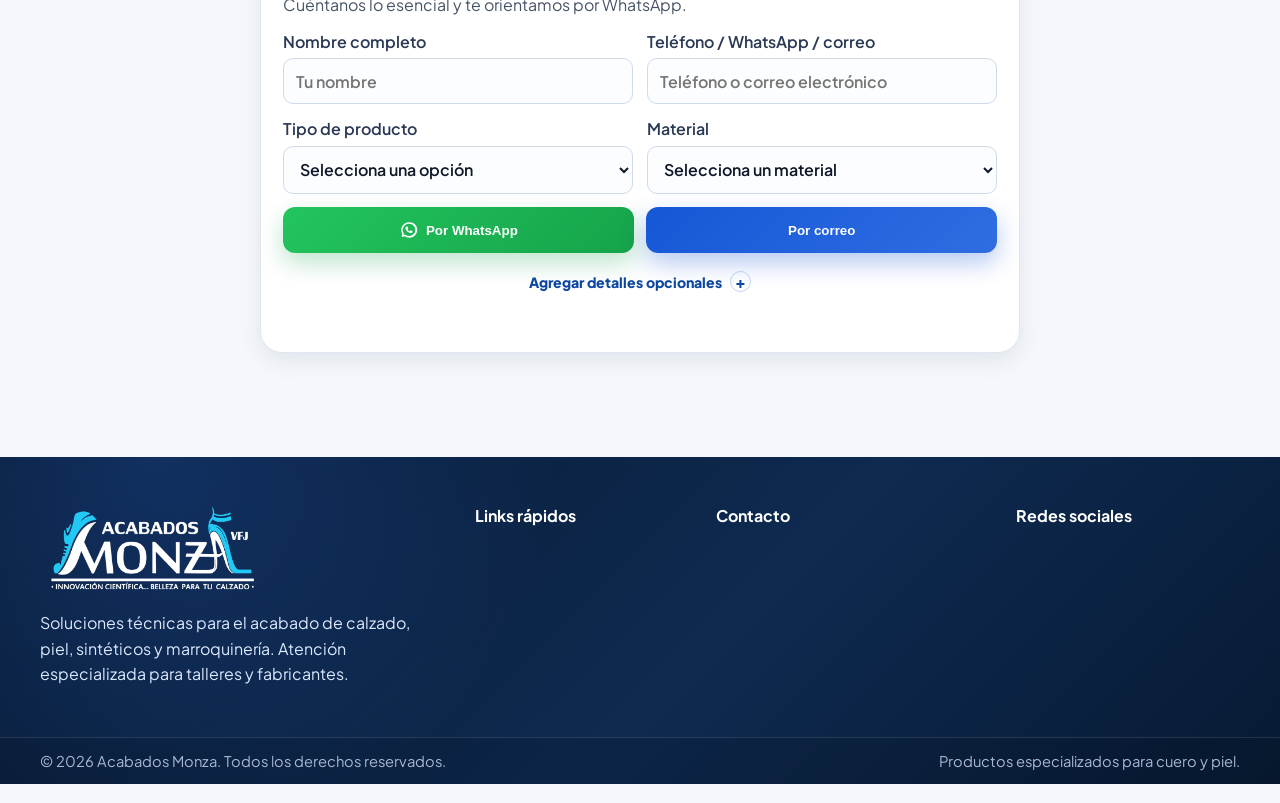
==== commit cd8f9d55: "Mejorar banner y gestos táctiles móviles" ====
--- a/index.html
+++ b/index.html
@@ -14,7 +14,7 @@
       href="https://fonts.googleapis.com/css2?family=Barlow:wght@400;500;600;700;800&family=Plus+Jakarta+Sans:wght@400;500;600;700;800&display=swap"
       rel="stylesheet"
     />
-    <link rel="stylesheet" href="styles.css?v=20260716-04" />
+    <link rel="stylesheet" href="styles.css?v=20260716-06" />
   </head>
   <body>
     <!-- Top Bar -->
--- a/styles.css
+++ b/styles.css
@@ -900,7 +900,7 @@
   scroll-padding-inline: 0.15rem;
   scrollbar-width: none;
   -webkit-overflow-scrolling: touch;
-  touch-action: pan-x;
+  touch-action: manipulation;
 }
 
 .product-card {
@@ -1030,7 +1030,7 @@
   scroll-snap-type: x mandatory;
   scrollbar-width: none;
   -webkit-overflow-scrolling: touch;
-  touch-action: pan-x;
+  touch-action: manipulation;
 }
 
 .golden-grid::-webkit-scrollbar {
@@ -2836,7 +2836,7 @@
   scroll-snap-type: x mandatory;
   scrollbar-width: none;
   -webkit-overflow-scrolling: touch;
-  touch-action: pan-x;
+  touch-action: manipulation;
   mask-image: linear-gradient(to right, black 0, black calc(100% - 38px), transparent 100%);
 }
 
@@ -3156,8 +3156,10 @@
   }
 
   .hero-bg img {
+    height: calc(100% + 24px);
     object-fit: cover;
     object-position: center top;
+    transform: translateY(-24px);
   }
 
   .hero-bg::after {
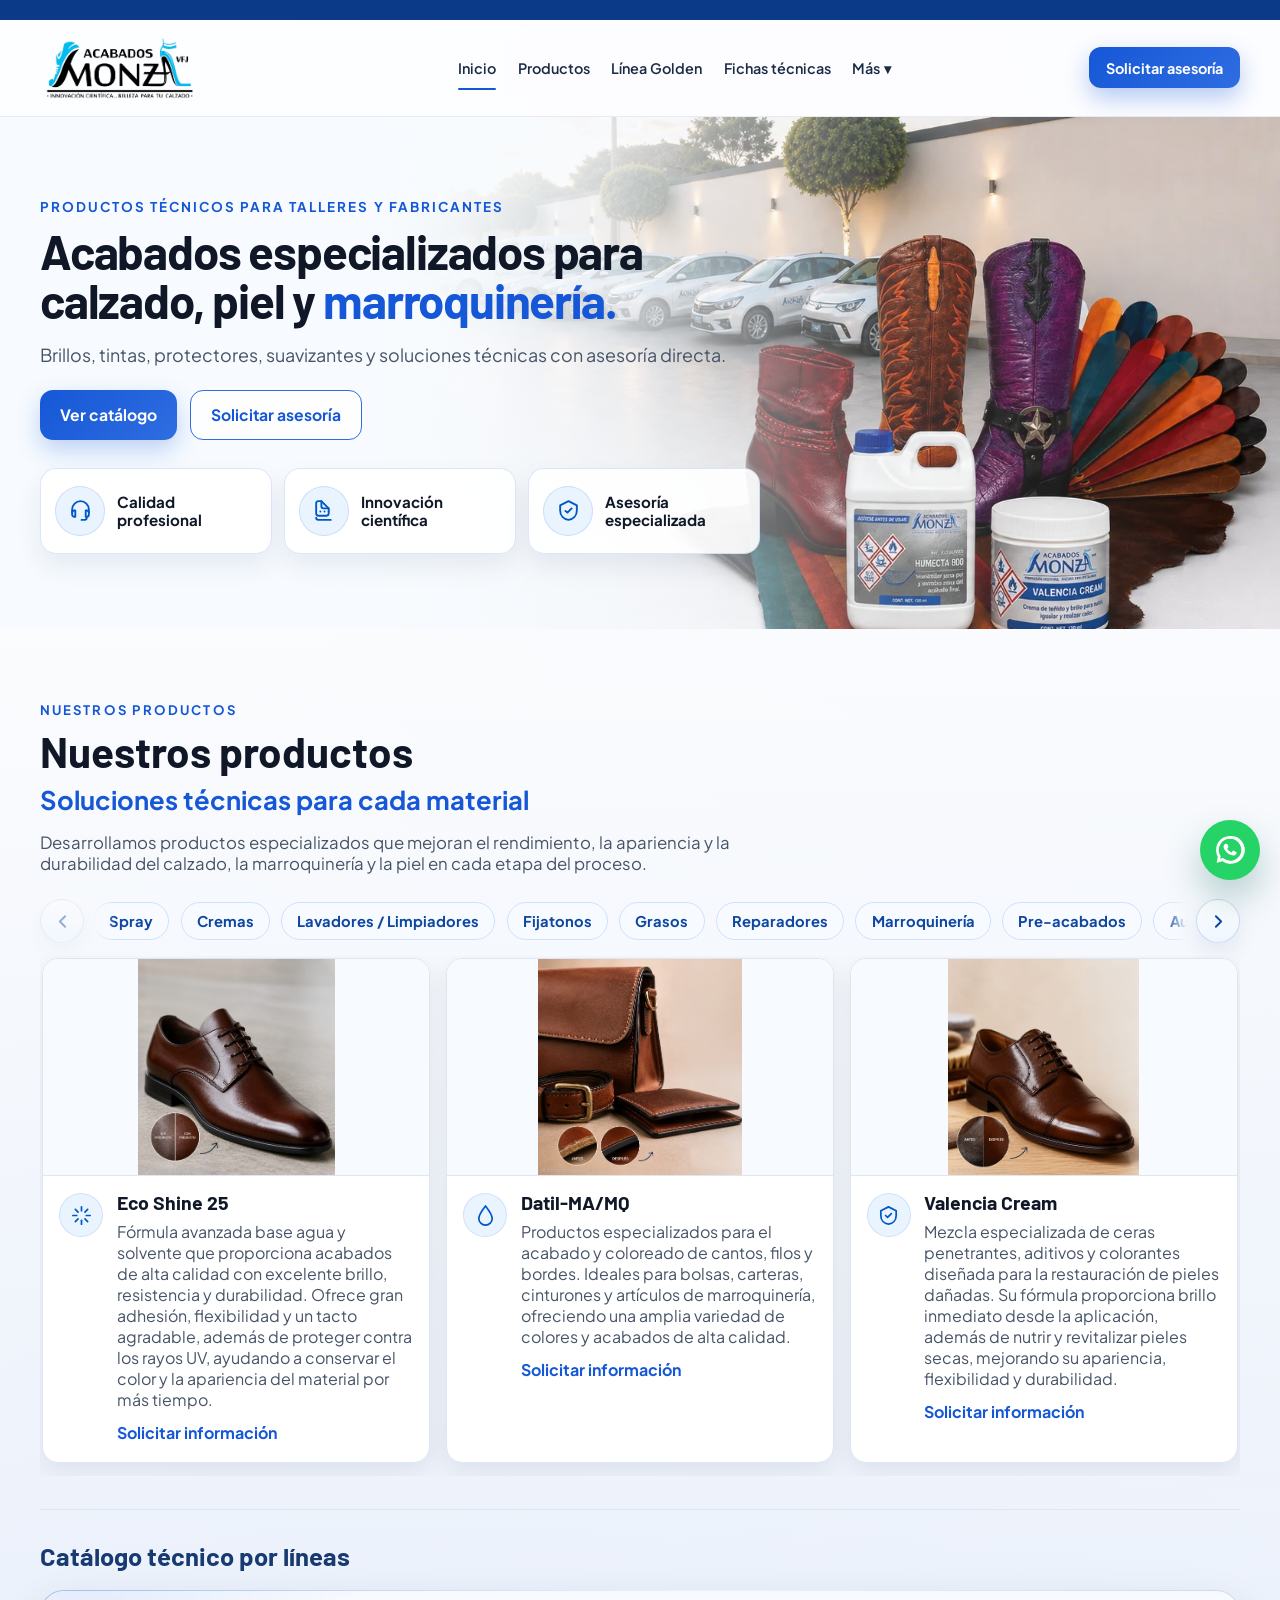
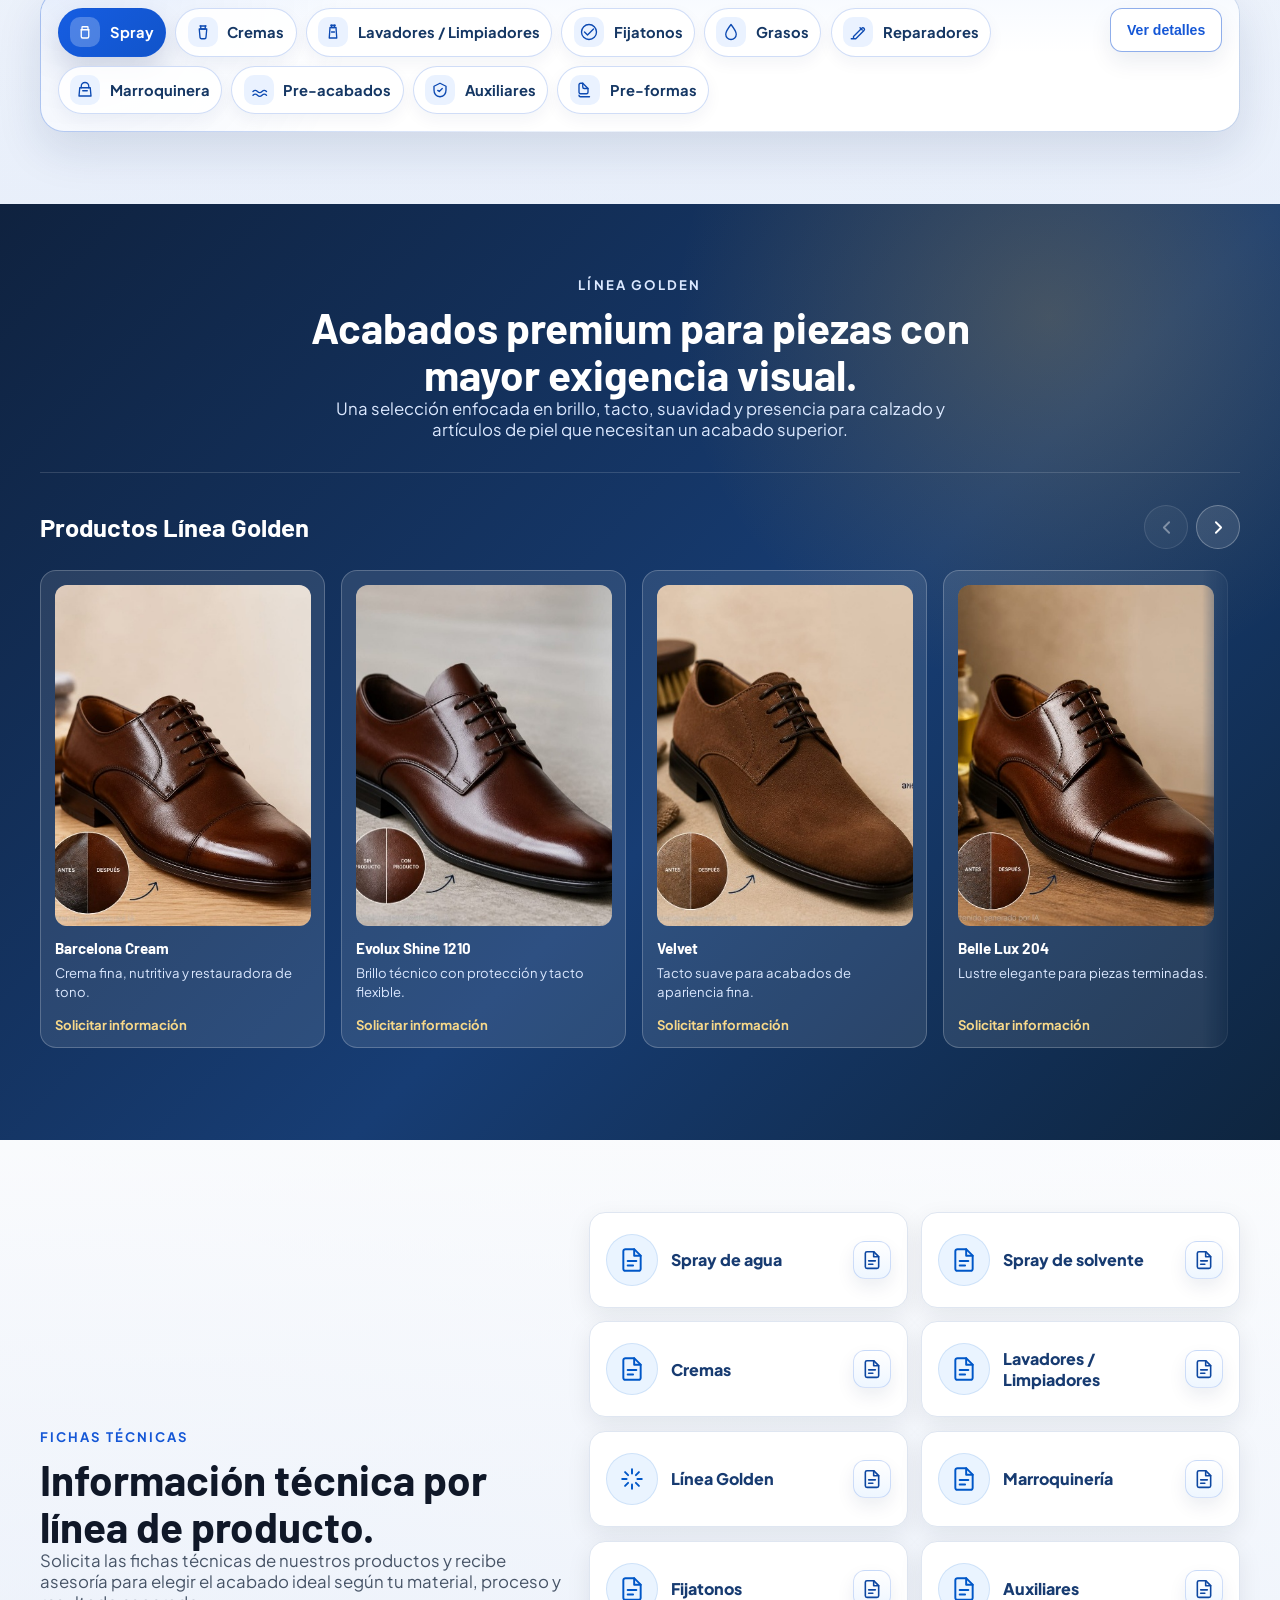
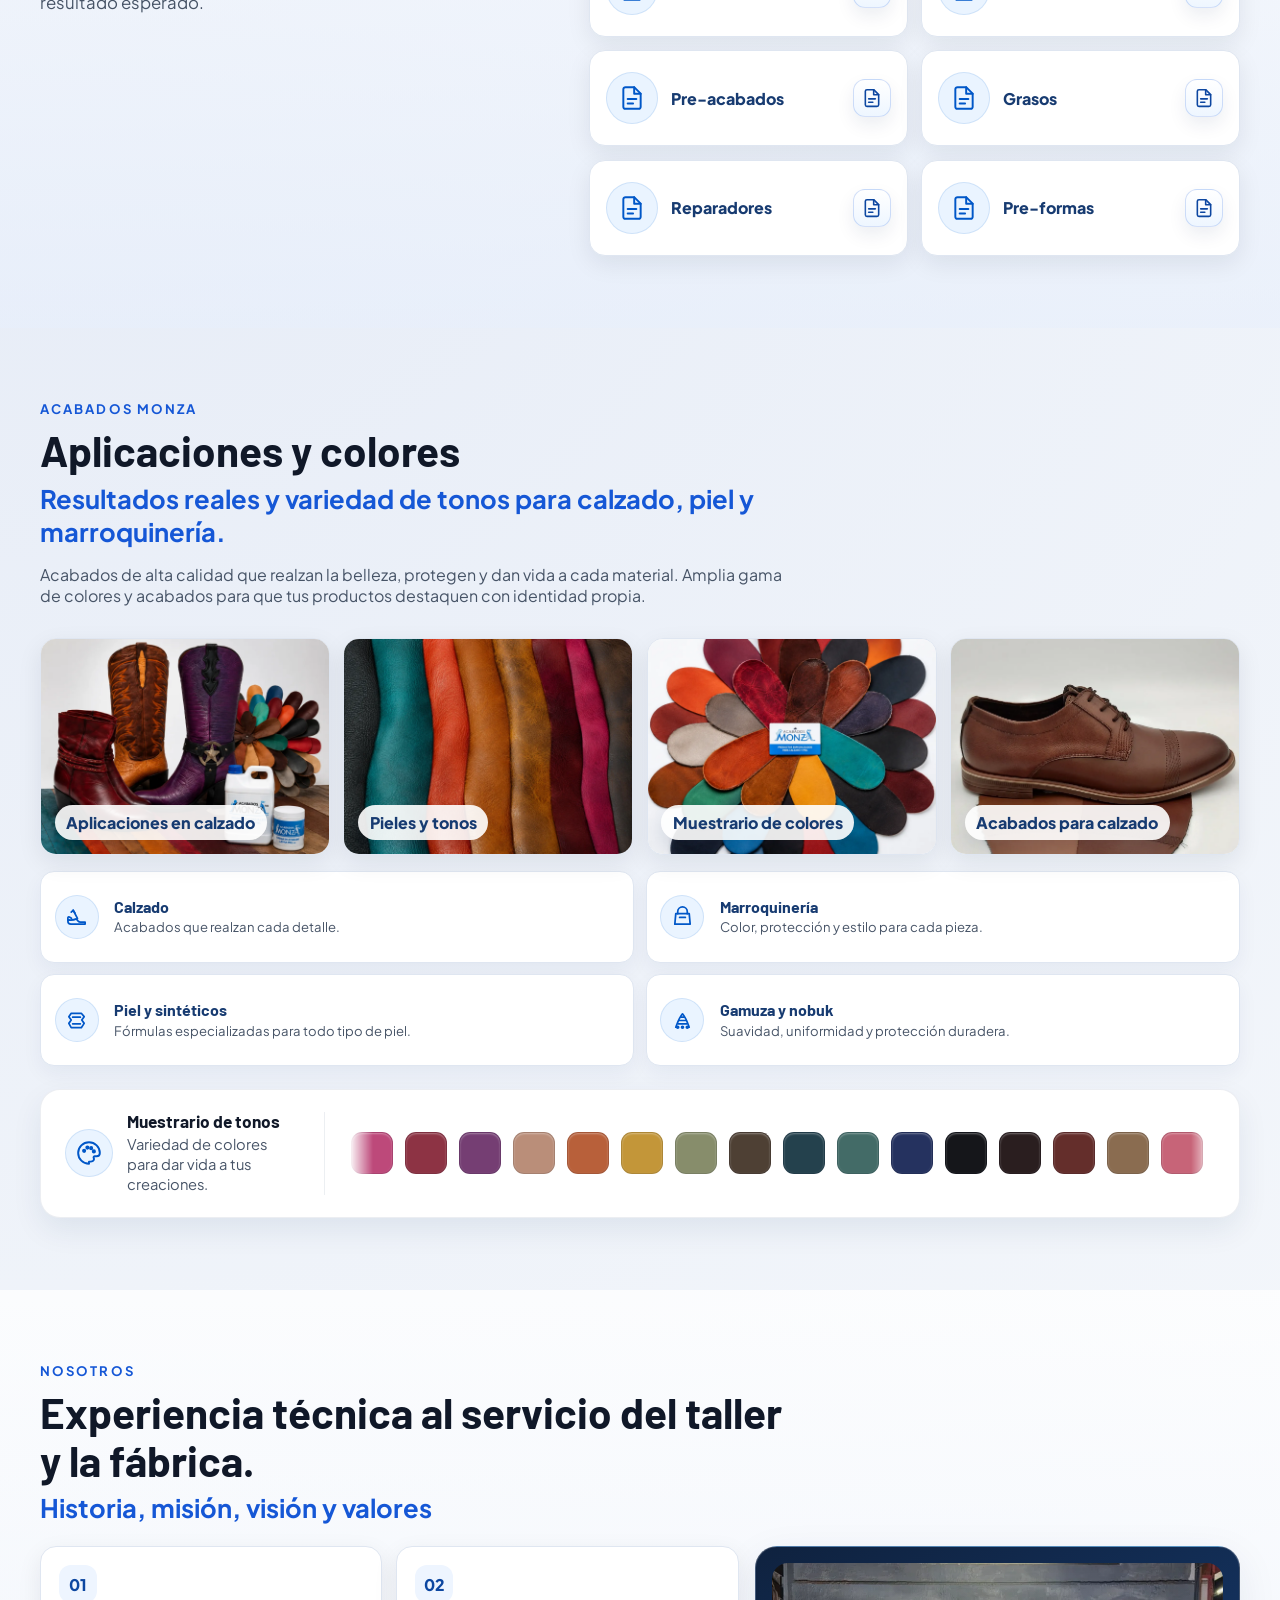
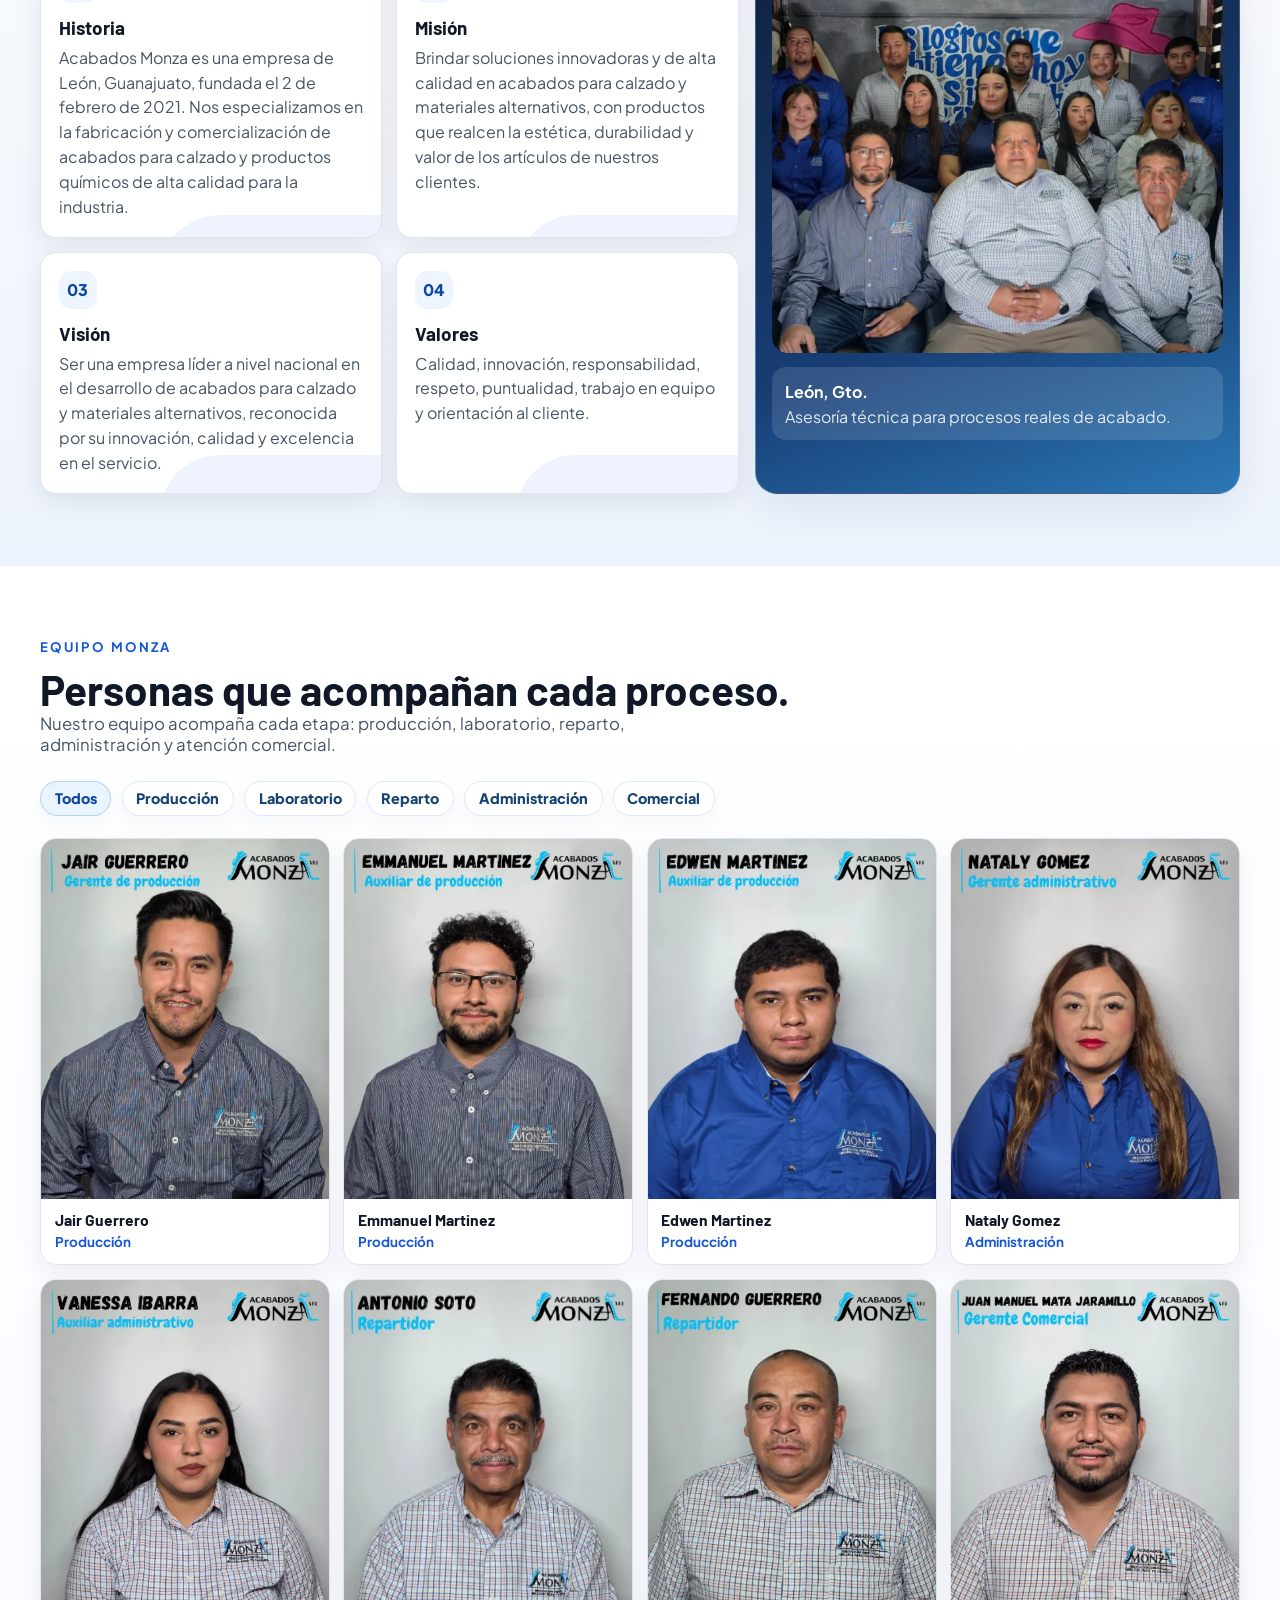
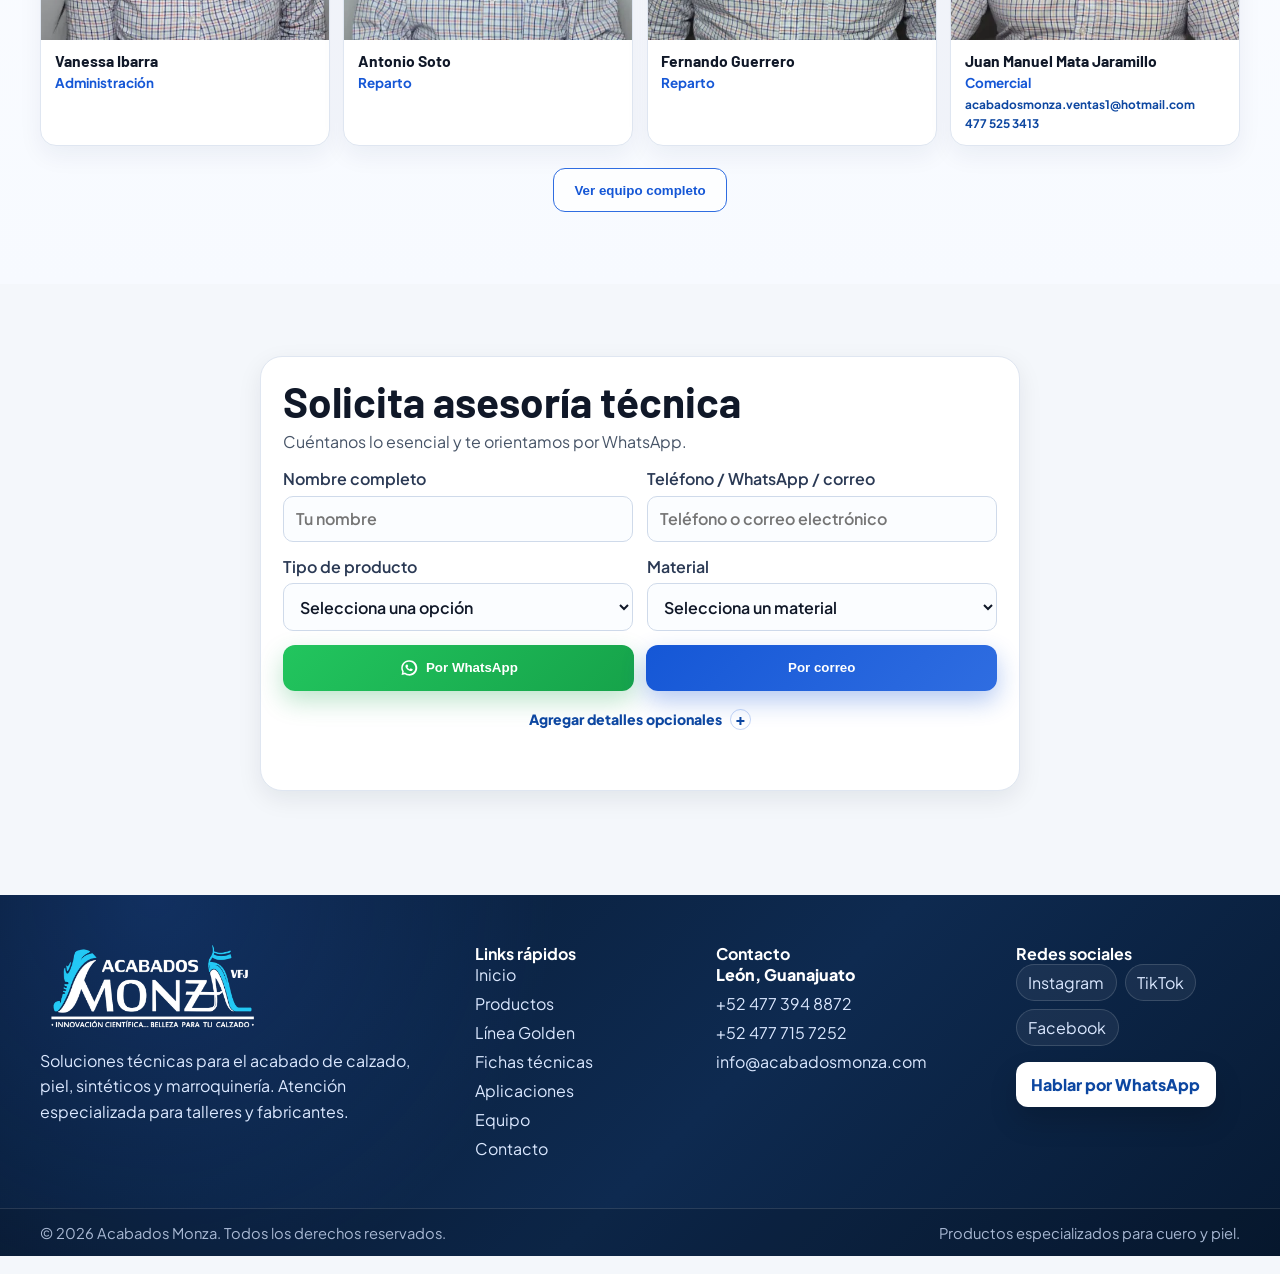
==== commit 0accf2c1: "Actualiza catálogo y fichas técnicas" ====
--- a/index.html
+++ b/index.html
@@ -14,7 +14,7 @@
       href="https://fonts.googleapis.com/css2?family=Barlow:wght@400;500;600;700;800&family=Plus+Jakarta+Sans:wght@400;500;600;700;800&display=swap"
       rel="stylesheet"
     />
-    <link rel="stylesheet" href="styles.css?v=20260716-06" />
+    <link rel="stylesheet" href="styles.css?v=20260716-07" />
   </head>
   <body>
     <!-- Top Bar -->
@@ -97,7 +97,7 @@
       <section class="hero section" id="catalogo">
         <div class="hero-bg" aria-hidden="true">
           <picture>
-            <source media="(max-width: 1024px)" srcset="assets/hero/banner_cel3.png" />
+            <source media="(max-width: 720px)" srcset="assets/hero/banner_cel3.png" />
             <img src="assets/hero/home-banner4.webp" alt="" />
           </picture>
         </div>
@@ -183,143 +183,108 @@
 
             <div class="product-grid product-slider__track">
               <article class="product-card">
-              <div class="product-card__media"><img src="assets/golden/Spray.jpg" alt="Eco Shine 25" loading="lazy" /></div>
+              <div class="product-card__media"><img src="assets/products/eco-shine-25.jpg" alt="Eco Shine 25" loading="lazy" /></div>
               <div class="product-card__body">
                 <span class="icon-badge" aria-hidden="true"><svg viewBox="0 0 24 24" fill="none"><path d="M12 3v4"/><path d="M12 17v4"/><path d="M5.6 5.6 8.4 8.4"/><path d="m15.6 15.6 2.8 2.8"/><path d="M3 12h4"/><path d="M17 12h4"/><path d="m5.6 18.4 2.8-2.8"/><path d="m15.6 8.4 2.8-2.8"/></svg></span>
                 <div>
-                  <span class="product-card__category">Spray</span>
                   <h3>Eco Shine 25</h3>
-                  <p>Top brillo en spray para acabado final uniforme y rapido.</p>
+                  <p>Fórmula avanzada base agua y solvente que proporciona acabados de alta calidad con excelente brillo, resistencia y durabilidad. Ofrece gran adhesión, flexibilidad y un tacto agradable, además de proteger contra los rayos UV, ayudando a conservar el color y la apariencia del material por más tiempo.</p>
                   <a href="#contacto">Solicitar información</a>
                 </div>
               </div>
               </article>
 
               <article class="product-card">
-              <div class="product-card__media"><img src="assets/golden/Marroquinaria.jpg" alt="Datil-MA/MQ" loading="lazy" /></div>
+              <div class="product-card__media"><img src="assets/products/datil-ma-mq.jpg" alt="Datil-MA/MQ" loading="lazy" /></div>
               <div class="product-card__body">
                 <span class="icon-badge" aria-hidden="true"><svg viewBox="0 0 24 24" fill="none"><path d="M12 22a7 7 0 0 0 7-7c0-4-7-13-7-13S5 11 5 15a7 7 0 0 0 7 7Z"/></svg></span>
                 <div>
-                  <span class="product-card__category">Marroquinería</span>
                   <h3>Datil-MA/MQ</h3>
-                  <p>Tinta para bordes, cantos y procesos de acabado fino.</p>
+                  <p>Productos especializados para el acabado y coloreado de cantos, filos y bordes. Ideales para bolsas, carteras, cinturones y artículos de marroquinería, ofreciendo una amplia variedad de colores y acabados de alta calidad.</p>
                   <a href="#contacto">Solicitar información</a>
                 </div>
               </div>
               </article>
 
               <article class="product-card">
-              <div class="product-card__media"><img src="assets/golden/Crema.jpg" alt="Valencia Cream" loading="lazy" /></div>
+              <div class="product-card__media"><img src="assets/products/valencia-cream.jpg" alt="Valencia Cream" loading="lazy" /></div>
               <div class="product-card__body">
                 <span class="icon-badge" aria-hidden="true"><svg viewBox="0 0 24 24" fill="none"><path d="M12 3 4 7v5c0 5 3.4 8.4 8 9 4.6-.6 8-4 8-9V7l-8-4Z"/><path d="m9 12 2 2 4-4"/></svg></span>
                 <div>
-                  <span class="product-card__category">Cremas</span>
                   <h3>Valencia Cream</h3>
-                  <p>Crema de teñido y brillo para nutrir, igualar y realzar color.</p>
+                  <p>Mezcla especializada de ceras penetrantes, aditivos y colorantes diseñada para la restauración de pieles dañadas. Su fórmula proporciona brillo inmediato desde la aplicación, además de nutrir y revitalizar pieles secas, mejorando su apariencia, flexibilidad y durabilidad.</p>
                   <a href="#contacto">Solicitar información</a>
                 </div>
               </div>
               </article>
 
               <article class="product-card">
-              <div class="product-card__media"><img src="assets/products/4.webp" alt="Humecta 800" loading="lazy" /></div>
+              <div class="product-card__media"><img src="assets/products/humecta-800.jpg" alt="Humecta 800" loading="lazy" /></div>
               <div class="product-card__body">
                 <span class="icon-badge" aria-hidden="true"><svg viewBox="0 0 24 24" fill="none"><path d="M4 14c2-2 4-2 6 0s4 2 6 0 4-2 6 0"/><path d="M4 19c2-2 4-2 6 0s4 2 6 0 4-2 6 0"/></svg></span>
                 <div>
-                  <span class="product-card__category">Pre-acabados</span>
                   <h3>Humecta 800</h3>
-                  <p>Suavizador para piel y sintético antes del acabado final.</p>
+                  <p>Materiales especializados para el acabado de tacones y suelas, diseñados para crear efectos rústicos y naturales. Su fórmula de alta penetración proporciona excelente fijación del color y gran resistencia a la humedad, garantizando acabados duraderos y de calidad.</p>
                   <a href="#contacto">Solicitar información</a>
                 </div>
               </div>
               </article>
 
               <article class="product-card">
-              <div class="product-card__media"><img src="assets/products/5.webp" alt="Defender" loading="lazy" /></div>
-              <div class="product-card__body">
-                <span class="icon-badge" aria-hidden="true"><svg viewBox="0 0 24 24" fill="none"><path d="M12 3 4 7v5c0 5 3.4 8.4 8 9 4.6-.6 8-4 8-9V7l-8-4Z"/></svg></span>
-                <div>
-                  <span class="product-card__category">Protectores</span>
-                  <h3>Defender</h3>
-                  <p>Repelente para nobuk, gamuza y sintéticos expuestos a uso diario.</p>
-                  <a href="#contacto">Solicitar información</a>
-                </div>
-              </div>
-              </article>
-
-              <article class="product-card">
-              <div class="product-card__media"><img src="assets/products/6.png" alt="Tinta Cantos" loading="lazy" /></div>
-              <div class="product-card__body">
-                <span class="icon-badge" aria-hidden="true"><svg viewBox="0 0 24 24" fill="none"><path d="m14.7 6.3 3 3"/><path d="M3 21h6l11-11a2.1 2.1 0 0 0-3-3L6 18v3Z"/></svg></span>
-                <div>
-                  <span class="product-card__category">Reparadores</span>
-                  <h3>Tinta Cantos</h3>
-                  <p>Producto para cantos, tacones y retoques de alto desgaste.</p>
-                  <a href="#contacto">Solicitar información</a>
-                </div>
-              </div>
-              </article>
-
-              <article class="product-card">
-              <div class="product-card__media"><img src="assets/golden/Fijatono.jpg" alt="Fijatonos" loading="lazy" /></div>
+              <div class="product-card__media"><img src="assets/products/linea-fijatonos.jpg" alt="Fijatonos" loading="lazy" /></div>
               <div class="product-card__body">
                 <span class="icon-badge" aria-hidden="true"><svg viewBox="0 0 24 24" fill="none"><path d="M12 3v4"/><path d="M12 17v4"/><path d="M5.6 5.6 8.4 8.4"/><path d="m15.6 15.6 2.8 2.8"/><path d="M3 12h4"/><path d="M17 12h4"/><path d="m5.6 18.4 2.8-2.8"/><path d="m15.6 8.4 2.8-2.8"/></svg></span>
                 <div>
-                  <span class="product-card__category">Fijatonos</span>
                   <h3>Línea Fijatonos</h3>
-                  <p>Sellado de color para mejorar resistencia y uniformidad del acabado.</p>
+                  <p>Nutriente especializado para nobuk y gamuza que realza el color y mejora la apariencia natural de la piel. Su fórmula proporciona una agradable sensación de tacto cálido y elegante, además de ofrecer un efecto duradero que preserva la calidad y belleza del material después de su aplicación.</p>
                   <a href="#contacto">Solicitar información</a>
                 </div>
               </div>
               </article>
 
               <article class="product-card">
-              <div class="product-card__media"><img src="assets/golden/Graso.jpg" alt="Grasos" loading="lazy" /></div>
+              <div class="product-card__media"><img src="assets/products/linea-grasos.jpg" alt="Grasos" loading="lazy" /></div>
               <div class="product-card__body">
                 <span class="icon-badge" aria-hidden="true"><svg viewBox="0 0 24 24" fill="none"><path d="M12 22a7 7 0 0 0 7-7c0-4-7-13-7-13S5 11 5 15a7 7 0 0 0 7 7Z"/></svg></span>
                 <div>
-                  <span class="product-card__category">Grasos</span>
                   <h3>Línea Grasos</h3>
-                  <p>Acabados con tacto profundo y protección para pieles de uso intenso.</p>
+                  <p>Mezcla de aceites de alta penetración y nutrición, diseñada para el tratamiento y acondicionamiento de pieles. Su fórmula hidrata profundamente sin dejar sensación pegajosa, proporcionando un tacto suave, húmedo y natural, además de mejorar la flexibilidad y apariencia del material.</p>
                   <a href="#contacto">Solicitar información</a>
                 </div>
               </div>
               </article>
 
               <article class="product-card">
-              <div class="product-card__media"><img src="assets/golden/Lavadores limpiadores.jpg" alt="Lavadores y Limpiadores" loading="lazy" /></div>
+              <div class="product-card__media"><img src="assets/products/linea-lavadores.jpg" alt="Lavadores y Limpiadores" loading="lazy" /></div>
               <div class="product-card__body">
                 <span class="icon-badge" aria-hidden="true"><svg viewBox="0 0 24 24" fill="none"><path d="M4 14c2-2 4-2 6 0s4 2 6 0 4-2 6 0"/><path d="M4 19c2-2 4-2 6 0s4 2 6 0 4-2 6 0"/></svg></span>
                 <div>
-                  <span class="product-card__category">Lavadores / Limpiadores</span>
                   <h3>Línea Lavadores</h3>
-                  <p>Preparación y limpieza de superficie antes del color y acabado final.</p>
+                  <p>Mezcla especializada de solventes diseñada para su uso en todo tipo de pieles y materiales sintéticos. Su fórmula ayuda a eliminar eficazmente marcas, rayones superficiales y residuos de adhesivos o pegamento en el calzado, sin afectar la apariencia del material.</p>
                   <a href="#contacto">Solicitar información</a>
                 </div>
               </div>
               </article>
 
               <article class="product-card">
-              <div class="product-card__media"><img src="assets/golden/Auxiliares.jpg" alt="Auxiliares" loading="lazy" /></div>
+              <div class="product-card__media"><img src="assets/products/linea-auxiliares.jpg" alt="Auxiliares" loading="lazy" /></div>
               <div class="product-card__body">
                 <span class="icon-badge" aria-hidden="true"><svg viewBox="0 0 24 24" fill="none"><path d="M9 12.5 11 14l4-4"/><path d="M12 3 4 7v5c0 5 3.4 8.4 8 9 4.6-.6 8-4 8-9V7l-8-4Z"/></svg></span>
                 <div>
-                  <span class="product-card__category">Auxiliares</span>
                   <h3>Línea Auxiliares</h3>
-                  <p>Productos auxiliares para procesos y aplicaciones especiales de acabado.</p>
+                  <p>Productos especializados para el acabado final del calzado. Ideales para realizar retoques, resanados y correcciones en pequeños detalles de cobertura, color y tonalidad, logrando una presentación uniforme y de alta calidad.</p>
                   <a href="#contacto">Solicitar información</a>
                 </div>
               </div>
               </article>
 
               <article class="product-card">
-              <div class="product-card__media"><img src="assets/golden/Preformas.jpg" alt="Pre-formas" loading="lazy" /></div>
+              <div class="product-card__media"><img src="assets/products/linea-preformas.jpg" alt="Pre-formas" loading="lazy" /></div>
               <div class="product-card__body">
                 <span class="icon-badge" aria-hidden="true"><svg viewBox="0 0 24 24" fill="none"><path d="M4 19a2 2 0 0 0 2 2h12"/><path d="M6 17a2 2 0 0 1-2-2V5a2 2 0 0 1 2-2h3l7 7v5a2 2 0 0 1-2 2H6Z"/><path d="M9 3v5a2 2 0 0 0 2 2h5"/></svg></span>
                 <div>
-                  <span class="product-card__category">Pre-formas</span>
                   <h3>Línea Pre-formas</h3>
-                  <p>Auxiliares para procesos de armado y preparación del calzado.</p>
+                  <p>Tintas de alta gama para el coloreado y acabado de suelas de PVC, TR, Ranil, EVA, ABS y otros materiales. Ofrecen alta resistencia a la fricción, excelente adherencia y gran durabilidad, garantizando acabados de calidad superior.</p>
                   <a href="#contacto">Solicitar información</a>
                 </div>
               </div>
@@ -455,28 +420,28 @@
             <div class="golden-listing__grid">
 
               <article class="golden-product-card">
-                <img class="golden-product-card__img" src="assets/golden/barcelona.png" alt="Barcelona Cream" loading="lazy" />
+                <img class="golden-product-card__img" src="assets/golden/barcelona-cream-nueva.jpg" alt="Barcelona Cream" loading="lazy" />
                 <h3>Barcelona Cream</h3>
                 <p>Crema fina, nutritiva y restauradora de tono.</p>
                 <a href="#contacto">Solicitar información</a>
               </article>
 
               <article class="golden-product-card">
-                <img class="golden-product-card__img" src="assets/golden/evolux shine 1210.png" alt="Evolux Shine 1210" loading="lazy" />
+                <img class="golden-product-card__img" src="assets/golden/evolux-shine-1210-nueva.jpg" alt="Evolux Shine 1210" loading="lazy" />
                 <h3>Evolux Shine 1210</h3>
                 <p>Brillo técnico con protección y tacto flexible.</p>
                 <a href="#contacto">Solicitar información</a>
               </article>
 
               <article class="golden-product-card">
-                <img class="golden-product-card__img" src="assets/golden/velvet.png" alt="Velvet" loading="lazy" />
+                <img class="golden-product-card__img" src="assets/golden/velvet-nueva.jpg" alt="Velvet" loading="lazy" />
                 <h3>Velvet</h3>
                 <p>Tacto suave para acabados de apariencia fina.</p>
                 <a href="#contacto">Solicitar información</a>
               </article>
 
               <article class="golden-product-card">
-                <img class="golden-product-card__img" src="assets/golden/belle lux204.png" alt="Belle Lux 204" loading="lazy" />
+                <img class="golden-product-card__img" src="assets/golden/belle-lux-204-nueva.jpg" alt="Belle Lux 204" loading="lazy" />
                 <h3>Belle Lux 204</h3>
                 <p>Lustre elegante para piezas terminadas.</p>
                 <a href="#contacto">Solicitar información</a>
@@ -505,13 +470,42 @@
             </p>
           </header>
           <div class="sheet-grid">
-            <a href="#contacto"><span class="icon-badge" aria-hidden="true"><svg viewBox="0 0 24 24" fill="none"><path d="M14 2H6a2 2 0 0 0-2 2v16a2 2 0 0 0 2 2h12a2 2 0 0 0 2-2V8Z"/><path d="M14 2v6h6"/><path d="M8 13h8"/><path d="M8 17h5"/></svg></span><span>Spray</span><span class="sheet-action" aria-hidden="true"><svg viewBox="0 0 24 24" fill="none"><path d="M14 2H6a2 2 0 0 0-2 2v16a2 2 0 0 0 2 2h12a2 2 0 0 0 2-2V8Z"/><path d="M14 2v6h6"/><path d="M8 13h8"/><path d="M8 17h5"/></svg></span></a>
-            <a href="#contacto"><span class="icon-badge" aria-hidden="true"><svg viewBox="0 0 24 24" fill="none"><path d="M14 2H6a2 2 0 0 0-2 2v16a2 2 0 0 0 2 2h12a2 2 0 0 0 2-2V8Z"/><path d="M14 2v6h6"/><path d="M8 13h8"/><path d="M8 17h5"/></svg></span><span>Cremas</span><span class="sheet-action" aria-hidden="true"><svg viewBox="0 0 24 24" fill="none"><path d="M14 2H6a2 2 0 0 0-2 2v16a2 2 0 0 0 2 2h12a2 2 0 0 0 2-2V8Z"/><path d="M14 2v6h6"/><path d="M8 13h8"/><path d="M8 17h5"/></svg></span></a>
-            <a href="#contacto"><span class="icon-badge" aria-hidden="true"><svg viewBox="0 0 24 24" fill="none"><path d="M14 2H6a2 2 0 0 0-2 2v16a2 2 0 0 0 2 2h12a2 2 0 0 0 2-2V8Z"/><path d="M14 2v6h6"/><path d="M8 13h8"/><path d="M8 17h5"/></svg></span><span>Limpiadores</span><span class="sheet-action" aria-hidden="true"><svg viewBox="0 0 24 24" fill="none"><path d="M14 2H6a2 2 0 0 0-2 2v16a2 2 0 0 0 2 2h12a2 2 0 0 0 2-2V8Z"/><path d="M14 2v6h6"/><path d="M8 13h8"/><path d="M8 17h5"/></svg></span></a>
-            <a href="#contacto"><span class="icon-badge" aria-hidden="true"><svg viewBox="0 0 24 24" fill="none"><path d="M12 3v4"/><path d="M12 17v4"/><path d="M5.6 5.6 8.4 8.4"/><path d="m15.6 15.6 2.8 2.8"/><path d="M3 12h4"/><path d="M17 12h4"/><path d="m5.6 18.4 2.8-2.8"/><path d="m15.6 8.4 2.8-2.8"/></svg></span><span>Línea Golden</span><span class="sheet-action" aria-hidden="true"><svg viewBox="0 0 24 24" fill="none"><path d="M14 2H6a2 2 0 0 0-2 2v16a2 2 0 0 0 2 2h12a2 2 0 0 0 2-2V8Z"/><path d="M14 2v6h6"/><path d="M8 13h8"/><path d="M8 17h5"/></svg></span></a>
+            <a href="assets/technical-sheets/ficha-spray-agua.pdf" target="_blank" rel="noopener" aria-label="Abrir ficha técnica Spray de agua"><span class="icon-badge" aria-hidden="true"><svg viewBox="0 0 24 24" fill="none"><path d="M14 2H6a2 2 0 0 0-2 2v16a2 2 0 0 0 2 2h12a2 2 0 0 0 2-2V8Z"/><path d="M14 2v6h6"/><path d="M8 13h8"/><path d="M8 17h5"/></svg></span><span>Spray de agua</span><span class="sheet-action" aria-hidden="true"><svg viewBox="0 0 24 24" fill="none"><path d="M14 2H6a2 2 0 0 0-2 2v16a2 2 0 0 0 2 2h12a2 2 0 0 0 2-2V8Z"/><path d="M14 2v6h6"/><path d="M8 13h8"/><path d="M8 17h5"/></svg></span></a>
+            <a href="assets/technical-sheets/ficha-spray-solvente.pdf" target="_blank" rel="noopener" aria-label="Abrir ficha técnica Spray de solvente"><span class="icon-badge" aria-hidden="true"><svg viewBox="0 0 24 24" fill="none"><path d="M14 2H6a2 2 0 0 0-2 2v16a2 2 0 0 0 2 2h12a2 2 0 0 0 2-2V8Z"/><path d="M14 2v6h6"/><path d="M8 13h8"/><path d="M8 17h5"/></svg></span><span>Spray de solvente</span><span class="sheet-action" aria-hidden="true"><svg viewBox="0 0 24 24" fill="none"><path d="M14 2H6a2 2 0 0 0-2 2v16a2 2 0 0 0 2 2h12a2 2 0 0 0 2-2V8Z"/><path d="M14 2v6h6"/><path d="M8 13h8"/><path d="M8 17h5"/></svg></span></a>
+            <a href="assets/technical-sheets/ficha-cremas.pdf" target="_blank" rel="noopener" aria-label="Abrir ficha técnica Cremas"><span class="icon-badge" aria-hidden="true"><svg viewBox="0 0 24 24" fill="none"><path d="M14 2H6a2 2 0 0 0-2 2v16a2 2 0 0 0 2 2h12a2 2 0 0 0 2-2V8Z"/><path d="M14 2v6h6"/><path d="M8 13h8"/><path d="M8 17h5"/></svg></span><span>Cremas</span><span class="sheet-action" aria-hidden="true"><svg viewBox="0 0 24 24" fill="none"><path d="M14 2H6a2 2 0 0 0-2 2v16a2 2 0 0 0 2 2h12a2 2 0 0 0 2-2V8Z"/><path d="M14 2v6h6"/><path d="M8 13h8"/><path d="M8 17h5"/></svg></span></a>
+            <a href="assets/technical-sheets/ficha-lavadores-limpiadores.pdf" target="_blank" rel="noopener" aria-label="Abrir ficha técnica Lavadores y limpiadores"><span class="icon-badge" aria-hidden="true"><svg viewBox="0 0 24 24" fill="none"><path d="M14 2H6a2 2 0 0 0-2 2v16a2 2 0 0 0 2 2h12a2 2 0 0 0 2-2V8Z"/><path d="M14 2v6h6"/><path d="M8 13h8"/><path d="M8 17h5"/></svg></span><span>Lavadores / Limpiadores</span><span class="sheet-action" aria-hidden="true"><svg viewBox="0 0 24 24" fill="none"><path d="M14 2H6a2 2 0 0 0-2 2v16a2 2 0 0 0 2 2h12a2 2 0 0 0 2-2V8Z"/><path d="M14 2v6h6"/><path d="M8 13h8"/><path d="M8 17h5"/></svg></span></a>
+            <a href="#contacto" aria-label="Solicitar ficha técnica Línea Golden"><span class="icon-badge" aria-hidden="true"><svg viewBox="0 0 24 24" fill="none"><path d="M12 3v4"/><path d="M12 17v4"/><path d="M5.6 5.6 8.4 8.4"/><path d="m15.6 15.6 2.8 2.8"/><path d="M3 12h4"/><path d="M17 12h4"/><path d="m5.6 18.4 2.8-2.8"/><path d="m15.6 8.4 2.8-2.8"/></svg></span><span>Línea Golden</span><span class="sheet-action" aria-hidden="true"><svg viewBox="0 0 24 24" fill="none"><path d="M14 2H6a2 2 0 0 0-2 2v16a2 2 0 0 0 2 2h12a2 2 0 0 0 2-2V8Z"/><path d="M14 2v6h6"/><path d="M8 13h8"/><path d="M8 17h5"/></svg></span></a>
+            <a href="assets/technical-sheets/ficha-marroquineria.pdf" target="_blank" rel="noopener" aria-label="Abrir ficha técnica Marroquinería"><span class="icon-badge" aria-hidden="true"><svg viewBox="0 0 24 24" fill="none"><path d="M14 2H6a2 2 0 0 0-2 2v16a2 2 0 0 0 2 2h12a2 2 0 0 0 2-2V8Z"/><path d="M14 2v6h6"/><path d="M8 13h8"/><path d="M8 17h5"/></svg></span><span>Marroquinería</span><span class="sheet-action" aria-hidden="true"><svg viewBox="0 0 24 24" fill="none"><path d="M14 2H6a2 2 0 0 0-2 2v16a2 2 0 0 0 2 2h12a2 2 0 0 0 2-2V8Z"/><path d="M14 2v6h6"/><path d="M8 13h8"/><path d="M8 17h5"/></svg></span></a>
+            <a href="assets/technical-sheets/ficha-fijatonos.pdf" target="_blank" rel="noopener" aria-label="Abrir ficha técnica Fijatonos"><span class="icon-badge" aria-hidden="true"><svg viewBox="0 0 24 24" fill="none"><path d="M14 2H6a2 2 0 0 0-2 2v16a2 2 0 0 0 2 2h12a2 2 0 0 0 2-2V8Z"/><path d="M14 2v6h6"/><path d="M8 13h8"/><path d="M8 17h5"/></svg></span><span>Fijatonos</span><span class="sheet-action" aria-hidden="true"><svg viewBox="0 0 24 24" fill="none"><path d="M14 2H6a2 2 0 0 0-2 2v16a2 2 0 0 0 2 2h12a2 2 0 0 0 2-2V8Z"/><path d="M14 2v6h6"/><path d="M8 13h8"/><path d="M8 17h5"/></svg></span></a>
+            <a href="assets/technical-sheets/ficha-auxiliares.pdf" target="_blank" rel="noopener" aria-label="Abrir ficha técnica Auxiliares"><span class="icon-badge" aria-hidden="true"><svg viewBox="0 0 24 24" fill="none"><path d="M14 2H6a2 2 0 0 0-2 2v16a2 2 0 0 0 2 2h12a2 2 0 0 0 2-2V8Z"/><path d="M14 2v6h6"/><path d="M8 13h8"/><path d="M8 17h5"/></svg></span><span>Auxiliares</span><span class="sheet-action" aria-hidden="true"><svg viewBox="0 0 24 24" fill="none"><path d="M14 2H6a2 2 0 0 0-2 2v16a2 2 0 0 0 2 2h12a2 2 0 0 0 2-2V8Z"/><path d="M14 2v6h6"/><path d="M8 13h8"/><path d="M8 17h5"/></svg></span></a>
+            <a href="assets/technical-sheets/ficha-pre-acabados.pdf" target="_blank" rel="noopener" aria-label="Abrir ficha técnica Pre-acabados"><span class="icon-badge" aria-hidden="true"><svg viewBox="0 0 24 24" fill="none"><path d="M14 2H6a2 2 0 0 0-2 2v16a2 2 0 0 0 2 2h12a2 2 0 0 0 2-2V8Z"/><path d="M14 2v6h6"/><path d="M8 13h8"/><path d="M8 17h5"/></svg></span><span>Pre-acabados</span><span class="sheet-action" aria-hidden="true"><svg viewBox="0 0 24 24" fill="none"><path d="M14 2H6a2 2 0 0 0-2 2v16a2 2 0 0 0 2 2h12a2 2 0 0 0 2-2V8Z"/><path d="M14 2v6h6"/><path d="M8 13h8"/><path d="M8 17h5"/></svg></span></a>
+            <a href="assets/technical-sheets/ficha-grasos.pdf" target="_blank" rel="noopener" aria-label="Abrir ficha técnica Grasos"><span class="icon-badge" aria-hidden="true"><svg viewBox="0 0 24 24" fill="none"><path d="M14 2H6a2 2 0 0 0-2 2v16a2 2 0 0 0 2 2h12a2 2 0 0 0 2-2V8Z"/><path d="M14 2v6h6"/><path d="M8 13h8"/><path d="M8 17h5"/></svg></span><span>Grasos</span><span class="sheet-action" aria-hidden="true"><svg viewBox="0 0 24 24" fill="none"><path d="M14 2H6a2 2 0 0 0-2 2v16a2 2 0 0 0 2 2h12a2 2 0 0 0 2-2V8Z"/><path d="M14 2v6h6"/><path d="M8 13h8"/><path d="M8 17h5"/></svg></span></a>
+            <a href="assets/technical-sheets/ficha-reparadores.pdf" target="_blank" rel="noopener" aria-label="Abrir ficha técnica Reparadores"><span class="icon-badge" aria-hidden="true"><svg viewBox="0 0 24 24" fill="none"><path d="M14 2H6a2 2 0 0 0-2 2v16a2 2 0 0 0 2 2h12a2 2 0 0 0 2-2V8Z"/><path d="M14 2v6h6"/><path d="M8 13h8"/><path d="M8 17h5"/></svg></span><span>Reparadores</span><span class="sheet-action" aria-hidden="true"><svg viewBox="0 0 24 24" fill="none"><path d="M14 2H6a2 2 0 0 0-2 2v16a2 2 0 0 0 2 2h12a2 2 0 0 0 2-2V8Z"/><path d="M14 2v6h6"/><path d="M8 13h8"/><path d="M8 17h5"/></svg></span></a>
+            <a href="assets/technical-sheets/ficha-preformas.pdf" target="_blank" rel="noopener" aria-label="Abrir ficha técnica Pre-formas"><span class="icon-badge" aria-hidden="true"><svg viewBox="0 0 24 24" fill="none"><path d="M14 2H6a2 2 0 0 0-2 2v16a2 2 0 0 0 2 2h12a2 2 0 0 0 2-2V8Z"/><path d="M14 2v6h6"/><path d="M8 13h8"/><path d="M8 17h5"/></svg></span><span>Pre-formas</span><span class="sheet-action" aria-hidden="true"><svg viewBox="0 0 24 24" fill="none"><path d="M14 2H6a2 2 0 0 0-2 2v16a2 2 0 0 0 2 2h12a2 2 0 0 0 2-2V8Z"/><path d="M14 2v6h6"/><path d="M8 13h8"/><path d="M8 17h5"/></svg></span></a>
           </div>
         </div>
       </section>
+
+      <dialog class="sheet-modal" id="sheet-modal" aria-labelledby="sheet-modal-title">
+        <div class="sheet-modal__surface">
+          <header class="sheet-modal__header">
+            <div>
+              <p>Ficha técnica</p>
+              <h2 id="sheet-modal-title">Documento técnico</h2>
+            </div>
+            <button class="sheet-modal__close" type="button" aria-label="Cerrar ficha técnica">
+              <svg viewBox="0 0 24 24" fill="none" aria-hidden="true"><path d="m6 6 12 12"/><path d="M18 6 6 18"/></svg>
+            </button>
+          </header>
+          <div class="sheet-modal__viewer">
+            <iframe id="sheet-modal-frame" title="Vista previa de ficha técnica"></iframe>
+          </div>
+          <footer class="sheet-modal__footer">
+            <p>Consulta el documento en grande o guárdalo en tu dispositivo.</p>
+            <a class="btn btn--primary sheet-modal__download" href="#" download>Descargar PDF</a>
+          </footer>
+        </div>
+      </dialog>
 
       <!-- Applications and Colors -->
       <section class="section" id="aplicaciones">
@@ -660,19 +654,19 @@
             </article>
             <article class="team-card" data-team-area="comercial">
               <img src="assets/vendors/integrante8.webp" alt="Juan Manuel Mata Jaramillo, Gerente Comercial" loading="lazy" />
-              <div><h3>Juan Manuel Mata Jaramillo</h3><p>Comercial</p></div>
+              <div><h3>Juan Manuel Mata Jaramillo</h3><p>Comercial</p><a class="team-card__contact" href="mailto:acabadosmonza.ventas1@hotmail.com">acabadosmonza.ventas1@hotmail.com</a><a class="team-card__contact" href="tel:+524775253413">477 525 3413</a></div>
             </article>
             <article class="team-card" data-team-area="comercial" data-team-extra="true">
               <img src="assets/vendors/integrante9.webp" alt="Alexis Zavala, Asesor de ventas" loading="lazy" />
-              <div><h3>Alexis Zavala</h3><p>Comercial</p></div>
+              <div><h3>Alexis Zavala</h3><p>Comercial</p><a class="team-card__contact" href="mailto:acabadosmonza.ventas2@hotmail.com">acabadosmonza.ventas2@hotmail.com</a><a class="team-card__contact" href="tel:+527202488376">720 248 8376</a></div>
             </article>
             <article class="team-card" data-team-area="comercial" data-team-extra="true">
               <img src="assets/vendors/integrante10.webp" alt="Aldo López, Asesor de ventas" loading="lazy" />
-              <div><h3>Aldo López</h3><p>Comercial</p></div>
+              <div><h3>Aldo López</h3><p>Comercial</p><a class="team-card__contact" href="mailto:acabadosmonza.ventas3@hotmail.com">acabadosmonza.ventas3@hotmail.com</a><a class="team-card__contact" href="tel:+527299719963">729 971 9963</a></div>
             </article>
             <article class="team-card" data-team-area="comercial" data-team-extra="true">
               <img src="assets/vendors/integrante11.webp" alt="Luis Rangel, Asesor de ventas" loading="lazy" />
-              <div><h3>Luis Rangel</h3><p>Comercial</p></div>
+              <div><h3>Luis Rangel</h3><p>Comercial</p><a class="team-card__contact" href="mailto:acabadosmonza.ventas4@hotmail.com">acabadosmonza.ventas4@hotmail.com</a><a class="team-card__contact" href="tel:+527204674849">720 467 4849</a></div>
             </article>
             <article class="team-card" data-team-area="laboratorio" data-team-extra="true">
               <img src="assets/vendors/integrante12.webp" alt="Jessica Almaguer, Laboratorio" loading="lazy" />
@@ -845,4 +839,4 @@
 
     <script src="script.js?v=20260716-03"></script>
   </body>
-</html>+</html>
--- a/styles.css
+++ b/styles.css
@@ -1140,6 +1140,169 @@
   transform: translateX(2px);
 }
 
+.is-sheet-modal-open {
+  overflow: hidden;
+}
+
+.sheet-modal {
+  width: min(94vw, 1100px);
+  height: min(92svh, 900px);
+  max-width: none;
+  max-height: none;
+  margin: auto;
+  padding: 0;
+  border: 0;
+  border-radius: 22px;
+  overflow: hidden;
+  background: #f7faff;
+  color: var(--ink);
+  box-shadow: 0 30px 90px rgba(3, 20, 48, 0.34);
+}
+
+.sheet-modal::backdrop {
+  background: rgba(3, 15, 35, 0.7);
+  backdrop-filter: blur(5px);
+}
+
+.sheet-modal__surface {
+  height: 100%;
+  display: grid;
+  grid-template-rows: auto minmax(0, 1fr) auto;
+}
+
+.sheet-modal__header,
+.sheet-modal__footer {
+  display: flex;
+  align-items: center;
+  justify-content: space-between;
+  gap: 1rem;
+  padding: 1rem 1.2rem;
+  background: #fff;
+}
+
+.sheet-modal__header {
+  border-bottom: 1px solid var(--line);
+}
+
+.sheet-modal__header p,
+.sheet-modal__footer p {
+  margin: 0;
+}
+
+.sheet-modal__header p {
+  margin-bottom: 0.15rem;
+  color: var(--blue-600);
+  font-size: 0.72rem;
+  font-weight: 800;
+  letter-spacing: 0.12em;
+  text-transform: uppercase;
+}
+
+.sheet-modal__header h2 {
+  font-size: clamp(1.25rem, 2vw, 1.75rem);
+}
+
+.sheet-modal__close {
+  width: 44px;
+  height: 44px;
+  flex: 0 0 44px;
+  display: grid;
+  place-items: center;
+  border: 1px solid var(--line);
+  border-radius: 999px;
+  background: #f4f7fb;
+  color: #173b71;
+  cursor: pointer;
+  transition: background 0.2s ease, transform 0.2s ease;
+}
+
+.sheet-modal__close:hover,
+.sheet-modal__close:focus-visible {
+  background: #eaf2ff;
+  transform: rotate(4deg);
+}
+
+.sheet-modal__close svg {
+  width: 22px;
+  height: 22px;
+  stroke: currentColor;
+  stroke-width: 2;
+  stroke-linecap: round;
+}
+
+.sheet-modal__viewer {
+  min-height: 0;
+  padding: 0.8rem;
+  background: #dfe7f2;
+}
+
+.sheet-modal__viewer iframe {
+  width: 100%;
+  height: 100%;
+  display: block;
+  border: 0;
+  border-radius: 12px;
+  background: #fff;
+}
+
+.sheet-modal__footer {
+  border-top: 1px solid var(--line);
+}
+
+.sheet-modal__footer p {
+  color: var(--ink-soft);
+  font-size: 0.92rem;
+}
+
+.sheet-modal__download {
+  min-width: max-content;
+}
+
+@media (max-width: 720px) {
+  .sheet-modal {
+    width: 100vw;
+    height: 100svh;
+    border-radius: 0;
+  }
+
+  .sheet-modal__header,
+  .sheet-modal__footer {
+    padding: 0.8rem;
+  }
+
+  .sheet-modal__header h2 {
+    font-size: 1.15rem;
+  }
+
+  .sheet-modal__close {
+    width: 40px;
+    height: 40px;
+    flex-basis: 40px;
+  }
+
+  .sheet-modal__viewer {
+    padding: 0;
+  }
+
+  .sheet-modal__viewer iframe {
+    border-radius: 0;
+  }
+
+  .sheet-modal__footer {
+    align-items: stretch;
+    flex-direction: column;
+    gap: 0.65rem;
+  }
+
+  .sheet-modal__footer p {
+    display: none;
+  }
+
+  .sheet-modal__download {
+    width: 100%;
+  }
+}
+
 /* Applications */
 .applications {
   display: grid;
@@ -1486,6 +1649,25 @@
   line-height: 1.25;
 }
 
+.team-card__contact {
+  display: block;
+  margin-top: 0.4rem;
+  color: var(--blue-700);
+  font-size: 0.74rem;
+  font-weight: 700;
+  line-height: 1.25;
+  overflow-wrap: anywhere;
+}
+
+.team-card__contact + .team-card__contact {
+  margin-top: 0.25rem;
+}
+
+.team-card__contact:hover,
+.team-card__contact:focus-visible {
+  text-decoration: underline;
+}
+
 .team-actions {
   display: flex;
   justify-content: center;
@@ -1845,6 +2027,19 @@
 .footer__contact-panel[hidden],
 .footer__social-panel[hidden] {
   display: none;
+}
+
+@media (min-width: 721px) {
+  .footer__links-toggle:disabled {
+    cursor: default;
+    opacity: 1;
+  }
+
+  .footer__links-panel[hidden],
+  .footer__contact-panel[hidden],
+  .footer__social-panel[hidden] {
+    display: block;
+  }
 }
 
 .footer__grid a,
@@ -3156,10 +3351,10 @@
   }
 
   .hero-bg img {
-    height: calc(100% + 24px);
+    height: calc(100% + 100px);
     object-fit: cover;
     object-position: center top;
-    transform: translateY(-24px);
+    transform: translateY(-100px);
   }
 
   .hero-bg::after {
@@ -3401,4 +3596,176 @@
     min-height: 0;
     margin: 0;
   }
-}+}
+
+/* Spacious hero composition for tablet and desktop. */
+@media (min-width: 721px) {
+  .hero.section {
+    min-height: clamp(510px, 40vw, 560px);
+    padding: 0;
+    background: linear-gradient(90deg, #f7fbff 0%, #edf5ff 100%);
+    isolation: isolate;
+  }
+
+  .hero__layout {
+    min-height: clamp(510px, 40vw, 560px);
+    width: min(100% - 4rem, var(--container));
+    display: flex;
+    align-items: stretch;
+  }
+
+  .hero-bg {
+    display: block;
+    inset: 0;
+    height: 100%;
+  }
+
+  .hero-bg picture,
+  .hero-bg img {
+    display: block;
+    width: 100%;
+    height: 100%;
+  }
+
+  .hero-bg img {
+    object-fit: cover;
+    object-position: 65% center;
+    transform: none;
+  }
+
+  .hero-bg::after {
+    inset: 0;
+    height: auto;
+    background: linear-gradient(90deg,
+      rgba(247, 251, 255, 0.99) 0%,
+      rgba(247, 251, 255, 0.96) 28%,
+      rgba(247, 251, 255, 0.78) 48%,
+      rgba(247, 251, 255, 0.18) 70%,
+      rgba(247, 251, 255, 0) 100%);
+  }
+
+  .hero__copy.hero-content {
+    width: min(66vw, 720px);
+    max-width: 720px;
+    min-height: clamp(510px, 40vw, 560px);
+    display: flex;
+    flex-direction: column;
+    align-items: flex-start;
+    justify-content: center;
+    padding: 2.75rem 0 2.4rem;
+    color: var(--ink);
+  }
+
+  .hero__copy .eyebrow {
+    margin: 0 0 0.75rem;
+    color: var(--blue-600);
+    font-size: clamp(0.82rem, 1.05vw, 0.96rem);
+    letter-spacing: 0.15em;
+    line-height: 1.3;
+    white-space: normal;
+  }
+
+  .hero__copy h1 {
+    max-width: 14em;
+    margin: 0;
+    color: var(--ink);
+    font-size: clamp(2.55rem, 3.7vw, 3.55rem);
+    line-height: 1.03;
+    letter-spacing: -0.025em;
+  }
+
+  .hero__copy .text-blue {
+    color: var(--blue-600);
+  }
+
+  .hero__copy .hero__description {
+    max-width: 54ch;
+    margin: 1rem 0 0;
+    color: var(--ink-soft);
+    font-size: clamp(1rem, 1.4vw, 1.16rem);
+    line-height: 1.52;
+  }
+
+  .hero__actions {
+    width: auto;
+    display: flex;
+    gap: 0.8rem;
+    margin: 1.35rem 0 0;
+    padding: 0;
+  }
+
+  .hero__actions .btn {
+    min-width: 0;
+    min-height: 50px;
+    padding: 0.86rem 1.25rem;
+    border-radius: 13px;
+    font-size: 0.98rem;
+    line-height: 1;
+  }
+
+  .hero__actions .btn--primary {
+    background: linear-gradient(135deg, var(--blue-600), var(--blue-500));
+    box-shadow: 0 10px 24px rgba(21, 87, 214, 0.26);
+  }
+
+  .hero__actions .btn--ghost {
+    border: 1px solid var(--blue-500);
+    background: rgba(255, 255, 255, 0.84);
+    color: var(--blue-600);
+  }
+
+  .hero__mini-benefits {
+    width: 100%;
+    display: grid;
+    grid-template-columns: repeat(3, minmax(0, 1fr));
+    gap: 0.75rem;
+    margin: 1.75rem 0 0;
+    overflow: visible;
+  }
+
+  .hero__mini-benefits .mini-benefit {
+    min-width: 0;
+    min-height: 86px;
+    display: flex;
+    align-items: center;
+    justify-content: flex-start;
+    gap: 0.75rem;
+    padding: 0.9rem;
+    background: rgba(255, 255, 255, 0.9);
+    border: 1px solid rgba(21, 87, 214, 0.14);
+    border-radius: 16px;
+    box-shadow: 0 12px 26px rgba(17, 40, 92, 0.08);
+  }
+
+  .hero__mini-benefits .mini-benefit + .mini-benefit {
+    border-left: 1px solid rgba(21, 87, 214, 0.14);
+  }
+
+  .hero__mini-benefits .icon-badge {
+    width: 50px;
+    height: 50px;
+    flex: 0 0 50px;
+    border: 1px solid rgba(0, 96, 200, 0.14);
+    border-radius: 999px;
+    background: #eaf4ff;
+    color: #0057c8;
+  }
+
+  .hero__mini-benefits .icon-badge svg {
+    width: 25px;
+    height: 25px;
+    stroke-width: 1.8;
+  }
+
+  .hero__mini-benefits .mini-benefit h3 {
+    margin: 0;
+    color: var(--ink);
+    font-family: "Plus Jakarta Sans", sans-serif;
+    font-size: clamp(0.88rem, 1.18vw, 1.02rem);
+    line-height: 1.18;
+    letter-spacing: 0;
+    text-align: left;
+    text-transform: none;
+    overflow-wrap: normal;
+  }
+}
